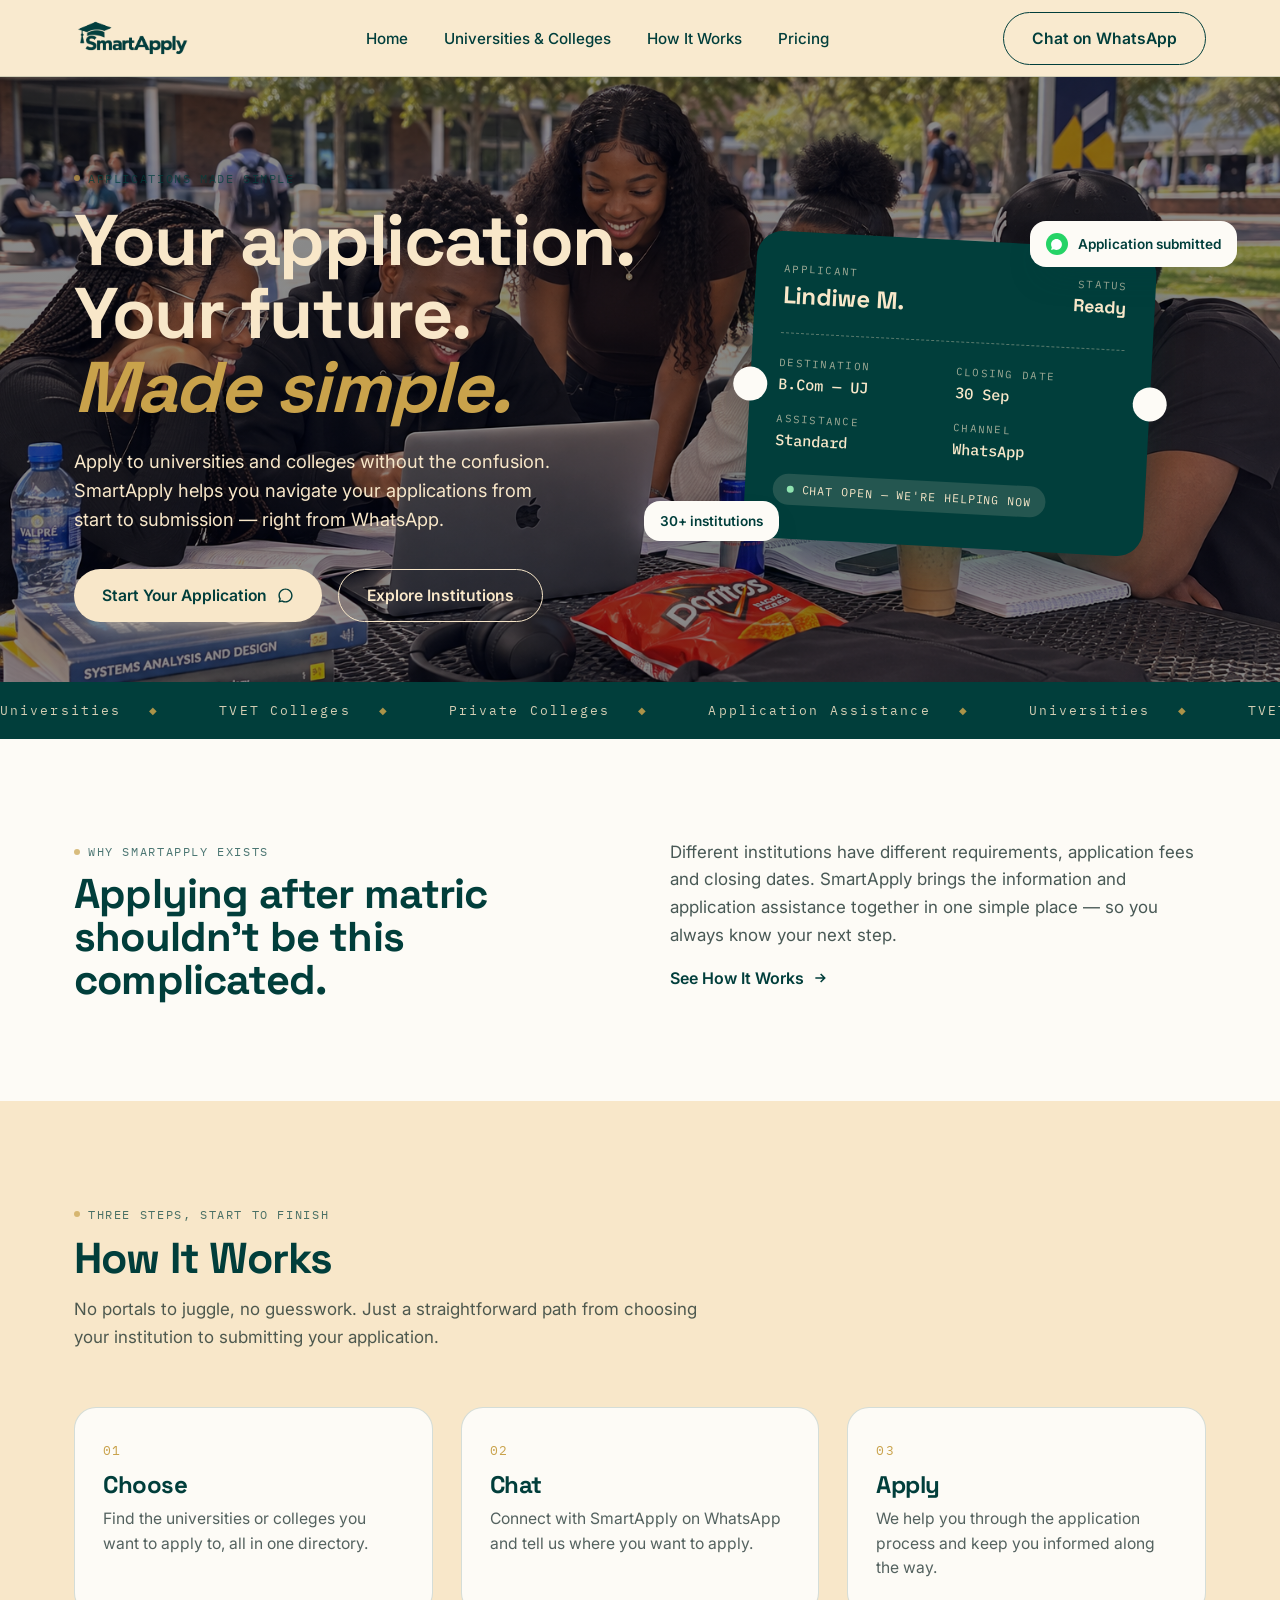
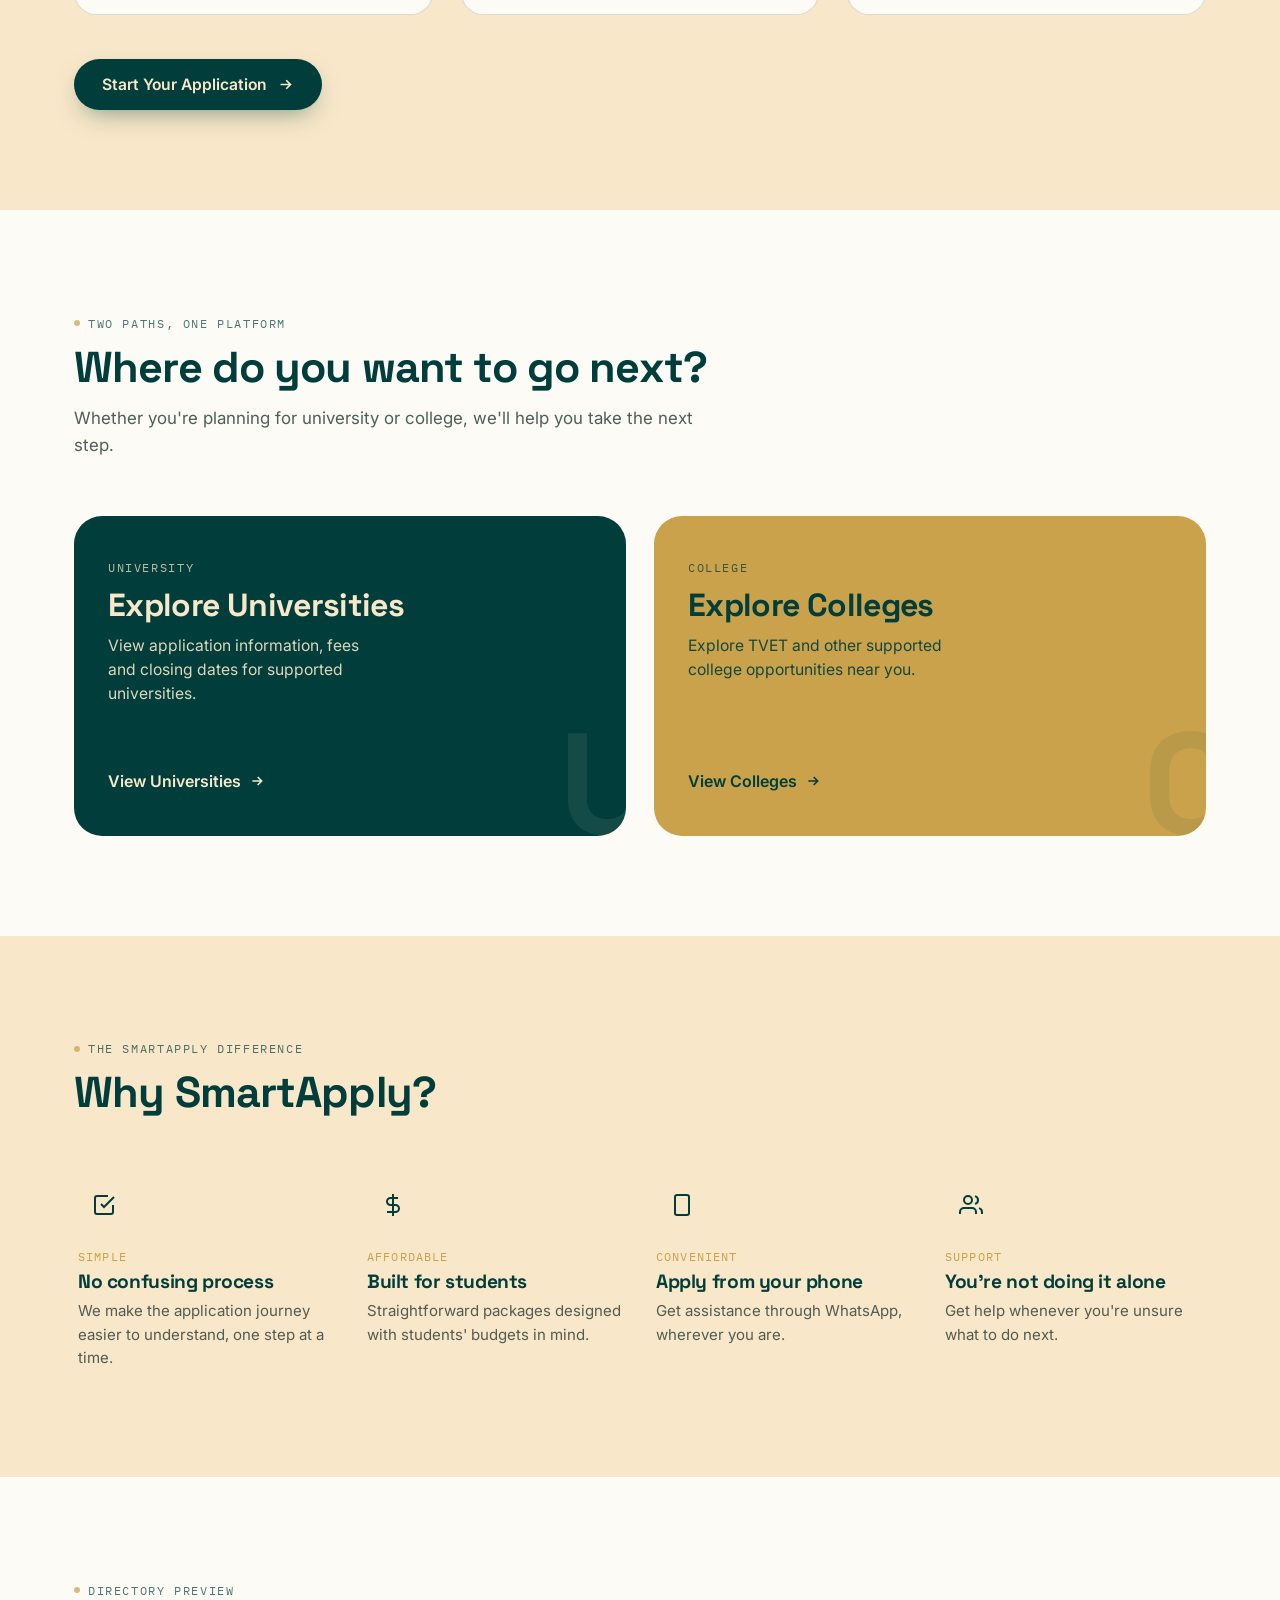
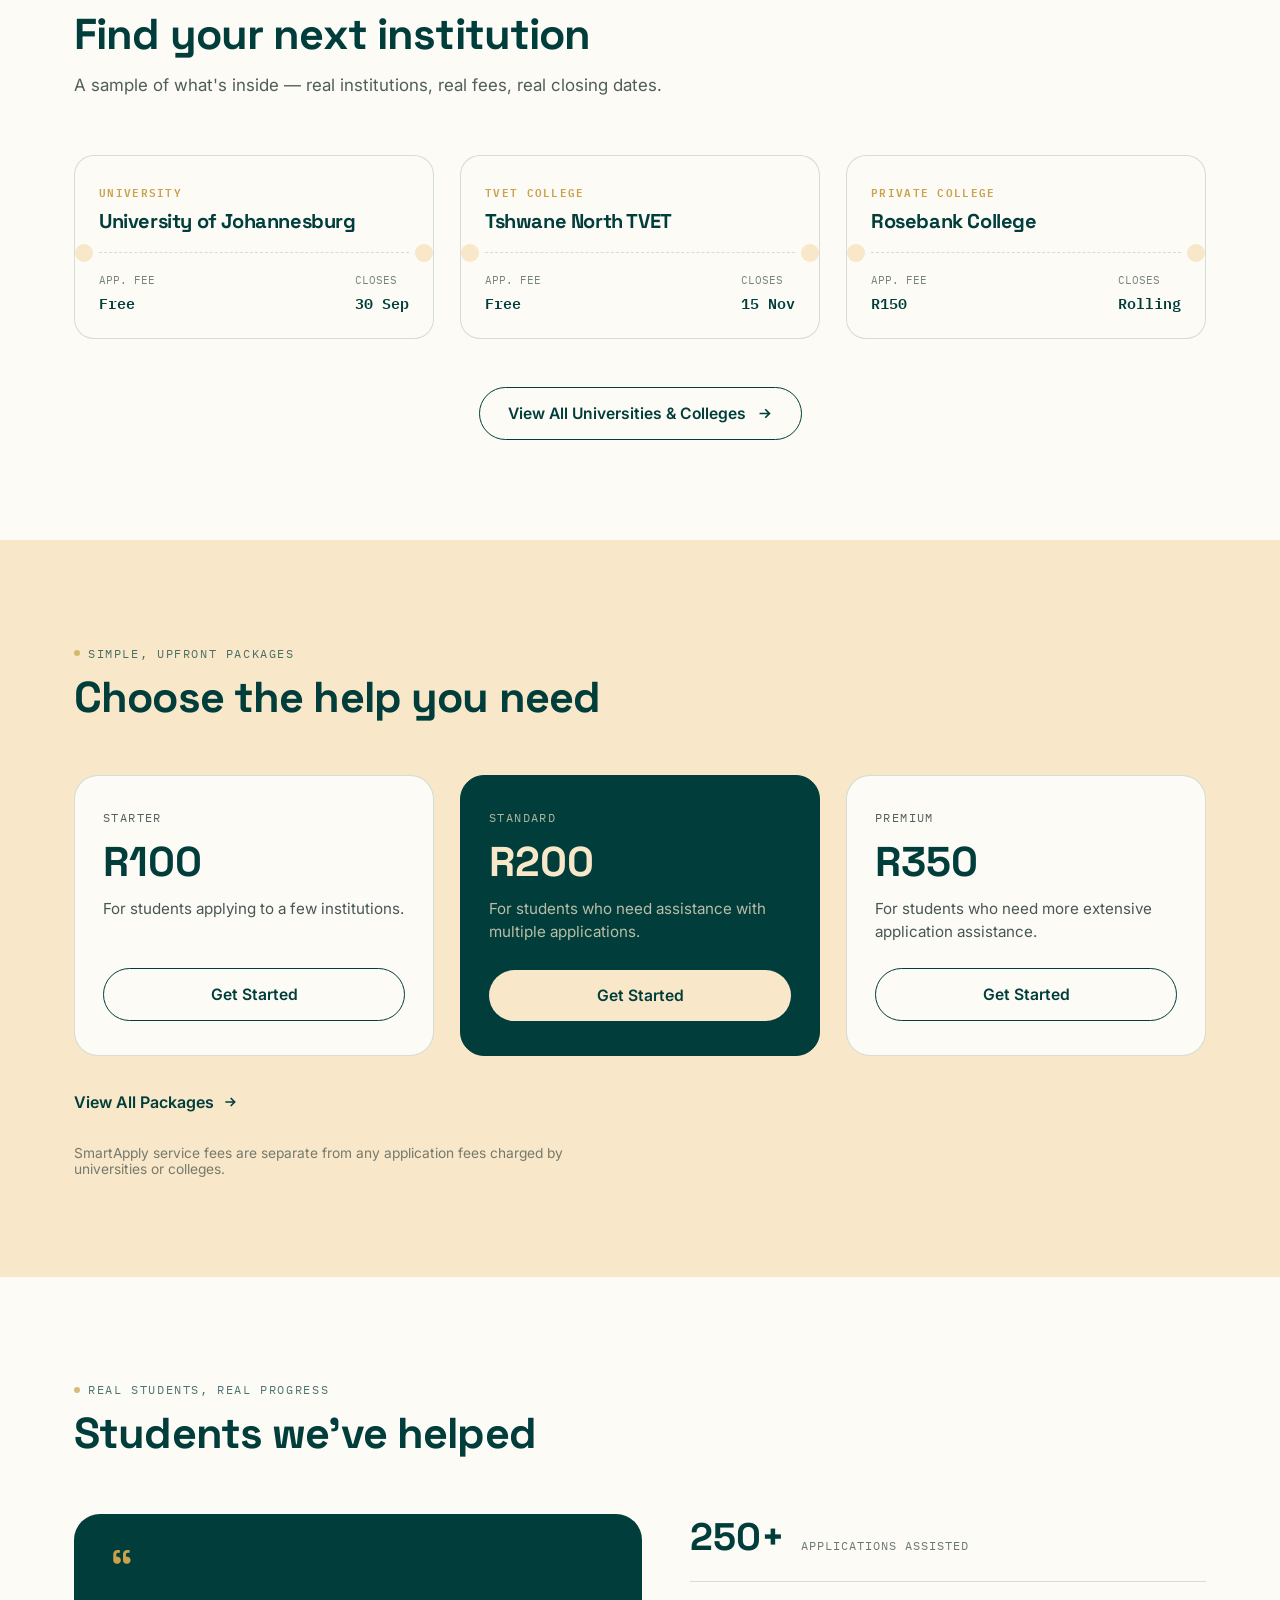
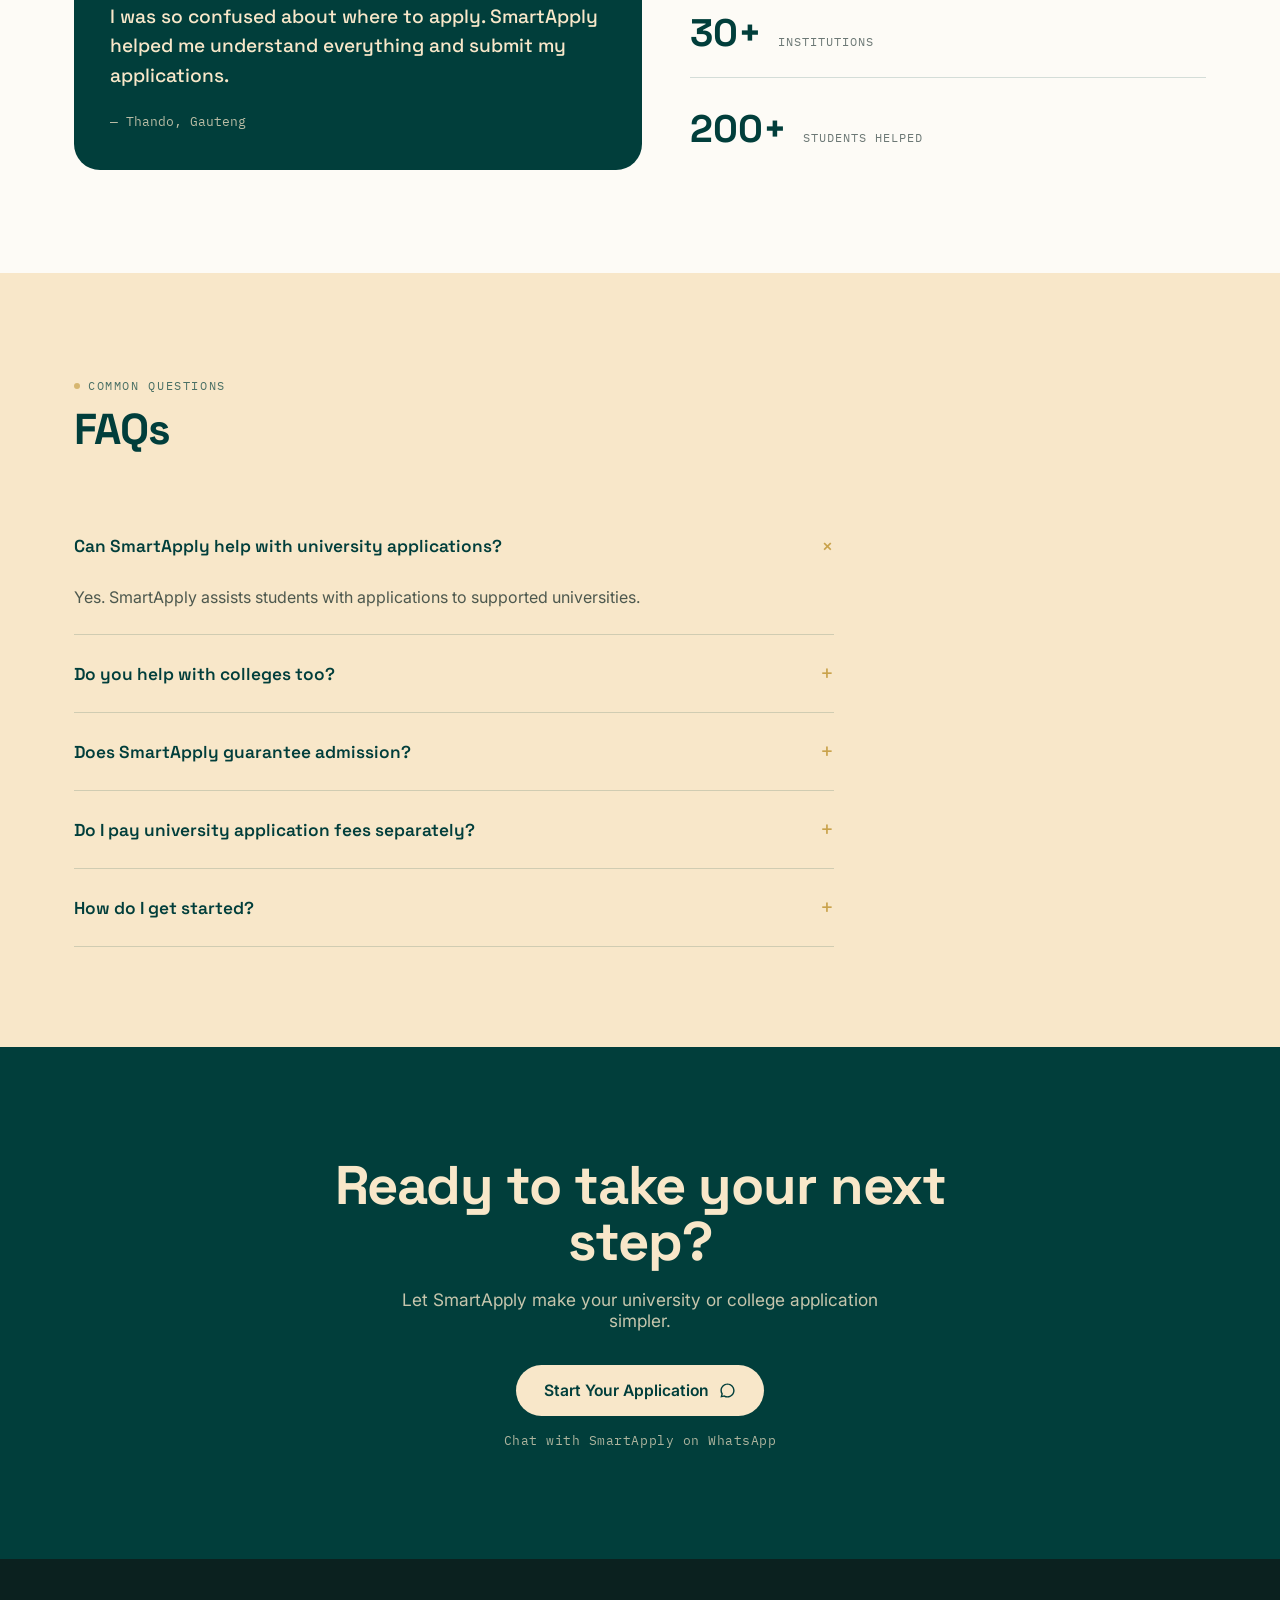
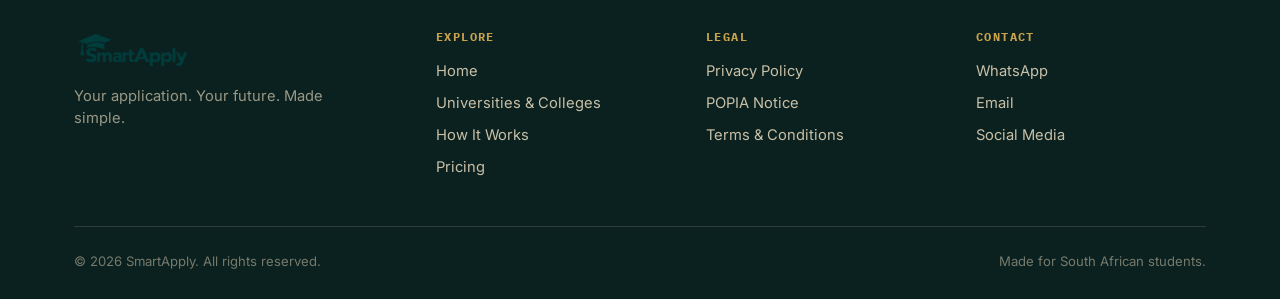
==== index.html @ 8dd2dca7 "first commit" ====
<!DOCTYPE html>
<html lang="en">
<head>
<meta charset="UTF-8">
<meta name="viewport" content="width=device-width, initial-scale=1.0">
<title>SmartApply — Your application. Your future. Made simple.</title>
<link rel="icon" href="images/Favicon.png" type="image/x-icon">
<link rel="preconnect" href="https://fonts.googleapis.com">
<link rel="preconnect" href="https://fonts.gstatic.com" crossorigin>
<link href="https://fonts.googleapis.com/css2?family=Space+Grotesk:wght@400;500;600;700&family=Inter:wght@400;500;600;700;800&family=IBM+Plex+Mono:wght@400;500;600&display=swap" rel="stylesheet">
<style>
  :root{
    --champagne:#F8E7C9;
    --champagne-deep:#F0D9A8;
    --emerald:#013E3B;
    --emerald-light:#0B5A54;
    --soft-white:#FDFBF6;
    --gold:#C9A24B;
    --ink:#0B211F;
    --line: rgba(1,62,59,0.16);
    --max-w: 1180px;
    --radius: 22px;
  }

  *{ box-sizing:border-box; margin:0; padding:0; }
  html{ scroll-behavior:smooth; }
  body{
    font-family:'Inter', sans-serif;
    color:var(--ink);
    background:var(--soft-white);
    -webkit-font-smoothing:antialiased;
    overflow-x:hidden;
  }
  img,svg{ display:block; max-width:100%; }
  a{ color:inherit; text-decoration:none; }
  ul{ list-style:none; }
  button{ font-family:inherit; cursor:pointer; }

  .wrap{ max-width:var(--max-w); margin:0 auto; padding:0 24px; }

  h1,h2,h3,.display{
    font-family:'Space Grotesk', sans-serif;
    letter-spacing:-0.02em;
    line-height:1.03;
    font-weight:700;
  }

  .eyebrow{
    font-family:'IBM Plex Mono', monospace;
    font-size:0.72rem;
    letter-spacing:0.14em;
    text-transform:uppercase;
    color:var(--emerald);
    opacity:0.7;
    display:inline-flex;
    align-items:center;
    gap:8px;
  }
  .eyebrow::before{
    content:"";
    width:6px; height:6px;
    background:var(--gold);
    border-radius:50%;
    display:inline-block;
  }

  .btn{
    display:inline-flex;
    align-items:center;
    gap:10px;
    padding:16px 28px;
    border-radius:100px;
    font-weight:600;
    font-size:0.98rem;
    border:none;
    transition:transform .25s ease, box-shadow .25s ease, background .25s ease;
    white-space:nowrap;
  }
  .btn:active{ transform:scale(0.97); }
  .btn-primary{
    background:var(--emerald);
    color:var(--champagne);
    box-shadow:0 10px 26px -10px rgba(1,62,59,0.55);
  }
  .btn-primary:hover{ background:var(--emerald-light); box-shadow:0 14px 30px -10px rgba(1,62,59,0.6); transform:translateY(-2px); }
  .hero .btn-primary{
    background:var(--champagne);
    color:var(--emerald);
    box-shadow:0 14px 30px -14px rgba(248,231,201,0.8);
  }
  .hero .btn-primary:hover{
    background:#f2dca3;
    box-shadow:0 18px 32px -16px rgba(248,231,201,0.9);
  }
  .btn-outline{
    background:transparent;
    color:var(--emerald);
    border:1.5px solid var(--emerald);
  }
  .btn-outline:hover{ background:rgba(1,62,59,0.06); transform:translateY(-2px); }
  .hero .btn-outline{
    background:transparent;
    color:var(--champagne);
    border:1.5px solid var(--champagne);
    box-shadow:none;
  }
  .hero .btn-outline:hover{
    background:rgba(248,231,201,0.08);
    border-color:#f2dca3;
    box-shadow:0 12px 26px -18px rgba(248,231,201,0.9);
  }
  .btn-light{
    background:var(--champagne);
    color:var(--emerald);
  }
  .btn-light:hover{ background:var(--soft-white); transform:translateY(-2px); }
  .btn svg{ width:17px; height:17px; }

  /* ---------- NAV ---------- */
  header{
    position:sticky; top:0; z-index:100;
    background:rgba(248,231,201,0.86);
    backdrop-filter:blur(14px);
    border-bottom:1px solid var(--line);
  }
  nav.wrap{
    display:flex; align-items:center; justify-content:space-between;
    height:76px;
  }
  .logo{
    font-family:'Space Grotesk', sans-serif;
    font-weight:700;
    font-size:1.3rem;
    color:var(--emerald);
    display:flex; align-items:center; gap:8px;
  }
  .logo img {
    height:42px;
    width:auto;
    display:block;
  }
  .logo .dot{ width:9px; height:9px; background:var(--gold); border-radius:50%; }
  .nav-links{ display:flex; align-items:center; gap:36px; }
  .nav-links a{
    font-size:0.95rem; font-weight:500; color:var(--emerald);
    position:relative; padding:4px 0;
  }
  .nav-links a::after{
    content:""; position:absolute; left:0; bottom:-2px;
    width:0%; height:2px; background:var(--gold);
    transition:width .25s ease;
  }
  .nav-links a:hover::after{ width:100%; }
  .nav-cta{ display:flex; align-items:center; gap:18px; }
  .burger{ display:none; background:none; border:none; }
  .burger svg{ width:26px; height:26px; color:var(--emerald); }

  @media (max-width:900px){
    .nav-links{
      display:none;
      position:absolute;
      top:76px;
      left:16px;
      right:16px;
      flex-direction:column;
      align-items:flex-start;
      gap:18px;
      background:rgba(248,231,201,0.98);
      border:1px solid var(--line);
      border-radius:18px;
      padding:18px 20px;
      box-shadow:0 18px 38px -18px rgba(1,62,59,0.35);
      z-index:20;
    }
    .nav-links.open{ display:flex; }
    .burger{ display:block; }
    .nav-cta .btn-outline{ display:none; }
  }

  /* ---------- HERO ---------- */
  .hero{
    background:
      linear-gradient(rgba(0, 0, 0, 0.46), rgba(0, 0, 0, 0.46)),
      url('images/bg1.png') center/cover no-repeat;
    position:relative;
    overflow:hidden;
    padding:88px 0 60px;
  }
  .hero .wrap{
    display:grid;
    grid-template-columns:1.05fr 0.95fr;
    gap:56px;
    align-items:center;
  }
  .hero h1{
    font-size:clamp(2.6rem, 5.6vw, 4.5rem);
    color:var(--champagne);
    margin-top:18px;
  }
  .hero h1 .accent{ color:var(--gold); font-style:italic; font-family:'Space Grotesk',sans-serif; }
  .hero p.lede{
    margin-top:22px;
    font-size:1.14rem;
    max-width:480px;
    color:var(--champagne);
    line-height:1.6;
  }
  .hero-actions{ display:flex; gap:16px; margin-top:34px; flex-wrap:wrap; }

  .hero-visual{
    position:relative;
    display:flex; align-items:center; justify-content:center;
  }
  .boarding-pass{
    position:relative;
    background:var(--emerald);
    border-radius:26px;
    width:100%;
    max-width:400px;
    padding:30px 28px 34px;
    color:var(--champagne);
    box-shadow:0 30px 60px -20px rgba(1,62,59,0.5);
    transform:rotate(3deg);
  }
  .boarding-pass::before,
  .boarding-pass::after{
    content:"";
    position:absolute;
    width:34px; height:34px;
    background:var(--soft-white);
    border-radius:50%;
    top:50%;
    transform:translateY(-50%);
  }
  .boarding-pass::before{ left:-17px; }
  .boarding-pass::after{ right:-17px; }
  .bp-row{ display:flex; justify-content:space-between; align-items:flex-start; }
  .bp-label{ font-family:'IBM Plex Mono',monospace; font-size:0.66rem; letter-spacing:0.12em; text-transform:uppercase; opacity:0.65; }
  .bp-name{ font-family:'Space Grotesk',sans-serif; font-weight:700; font-size:1.5rem; margin-top:4px; }
  .bp-divider{
    margin:22px 0;
    border-top:1.5px dashed rgba(248,231,201,0.35);
  }
  .bp-grid{ display:grid; grid-template-columns:1fr 1fr; gap:18px 10px; }
  .bp-grid div .bp-label{ margin-bottom:4px; }
  .bp-grid div .bp-val{ font-family:'IBM Plex Mono',monospace; font-size:0.95rem; font-weight:500; }
  .bp-status{
    margin-top:24px;
    display:inline-flex; align-items:center; gap:8px;
    background:rgba(248,231,201,0.14);
    padding:8px 14px;
    border-radius:100px;
    font-family:'IBM Plex Mono',monospace;
    font-size:0.72rem; letter-spacing:0.08em; text-transform:uppercase;
  }
  .bp-status .pulse{ width:7px; height:7px; border-radius:50%; background:#8FE3B0; animation:pulse 1.8s infinite; }
  @keyframes pulse{ 0%,100%{ opacity:1; } 50%{ opacity:0.3; } }

  .chip-float{
    position:absolute;
    background:var(--soft-white);
    border-radius:16px;
    padding:12px 16px;
    box-shadow:0 16px 34px -14px rgba(1,62,59,0.35);
    display:flex; align-items:center; gap:10px;
    font-size:0.85rem; font-weight:600; color:var(--emerald);
  }
  .chip-1{ top:-6%; right:-6%; animation:float1 5s ease-in-out infinite; }
  .chip-2{ bottom:2%; left:-10%; animation:float2 6s ease-in-out infinite; }
  @keyframes float1{ 0%,100%{ transform:translateY(0);} 50%{ transform:translateY(-10px);} }
  @keyframes float2{ 0%,100%{ transform:translateY(0);} 50%{ transform:translateY(10px);} }
  .chip-dot{ width:22px; height:22px; border-radius:50%; background:#25D366; display:flex; align-items:center; justify-content:center; }
  .chip-dot svg{ width:13px; height:13px; fill:white; }

  @media (max-width:900px){
    .hero .wrap{ grid-template-columns:1fr; }
    .hero-visual{ margin-top:20px; }
    .boarding-pass{ transform:rotate(0); max-width:340px; }
  }

  /* ---------- TRUST STRIP ---------- */
  .trust-strip{
    background:var(--emerald);
    padding:20px 0;
    overflow:hidden;
  }
  .trust-track{
    display:flex;
    gap:60px;
    white-space:nowrap;
    animation:scroll 22s linear infinite;
    width:max-content;
  }
  .trust-track span{
    font-family:'IBM Plex Mono', monospace;
    font-size:0.82rem;
    letter-spacing:0.16em;
    color:var(--champagne);
    opacity:0.85;
    display:flex; align-items:center; gap:14px;
  }
  .trust-track span::after{ content:"◆"; color:var(--gold); font-size:0.6rem; margin-left:14px; }
  @keyframes scroll{ 0%{ transform:translateX(0); } 100%{ transform:translateX(-50%); } }

  /* ---------- SECTION GENERIC ---------- */
  section{ padding:100px 0; }
  .section-soft{ background:var(--soft-white); }
  .section-champagne{ background:var(--champagne); }
  .section-emerald{ background:var(--emerald); color:var(--champagne); }

  .section-head{ max-width:640px; margin-bottom:56px; }
  .section-head h2{
    font-size:clamp(1.9rem, 3.6vw, 2.7rem);
    margin-top:14px;
    color:var(--emerald);
  }
  .section-emerald .section-head h2{ color:var(--champagne); }
  .section-head p{
    margin-top:16px;
    font-size:1.06rem;
    color:rgba(11,33,31,0.72);
    line-height:1.6;
  }
  .section-emerald .section-head p{ color:rgba(248,231,201,0.78); }
  .section-emerald .eyebrow{ color:var(--champagne); }

  .link-arrow{
    display:inline-flex; align-items:center; gap:8px;
    font-weight:600; color:var(--emerald);
    margin-top:18px;
    border-bottom:1.5px solid transparent;
    transition:border-color .2s ease, gap .2s ease;
  }
  .link-arrow:hover{ border-color:var(--emerald); gap:12px; }
  .section-emerald .link-arrow{ color:var(--champagne); }
  .section-emerald .link-arrow:hover{ border-color:var(--champagne); }

  /* ---------- INTRO ---------- */
  .intro-grid{ display:grid; grid-template-columns:1fr 1fr; gap:60px; align-items:start; }
  @media (max-width:800px){ .intro-grid{ grid-template-columns:1fr; gap:24px; } }

  /* ---------- HOW IT WORKS ---------- */
  .process-rail{
    display:grid;
    grid-template-columns:repeat(3,1fr);
    gap:28px;
    margin-top:10px;
  }
  .process-card{
    background:var(--soft-white);
    border-radius:var(--radius);
    padding:34px 28px;
    border:1px solid var(--line);
    position:relative;
  }
  .process-num{
    font-family:'IBM Plex Mono',monospace;
    font-size:0.8rem;
    color:var(--gold);
    letter-spacing:0.1em;
  }
  .process-card h3{
    font-size:1.5rem;
    margin-top:14px;
    color:var(--emerald);
  }
  .process-card p{ margin-top:10px; color:rgba(11,33,31,0.7); line-height:1.55; font-size:0.98rem; }
  .process-rail-line{
    display:none;
  }
  @media (max-width:860px){ .process-rail{ grid-template-columns:1fr; } }

  /* ---------- UNIVERSITY/COLLEGE ---------- */
  .path-grid{
    display:grid;
    grid-template-columns:1fr 1fr;
    gap:28px;
  }
  .path-card{
    border-radius:28px;
    padding:44px 34px;
    min-height:320px;
    display:flex; flex-direction:column; justify-content:space-between;
    position:relative;
    overflow:hidden;
    transition:transform .3s ease;
  }
  .path-card:hover{ transform:translateY(-6px); }
  .path-card.university{ background:var(--emerald); color:var(--champagne); }
  .path-card.college{ background:var(--gold); color:var(--emerald); }
  .path-tag{
    font-family:'IBM Plex Mono',monospace;
    font-size:0.72rem; letter-spacing:0.14em; text-transform:uppercase;
    opacity:0.75;
  }
  .path-card h3{ font-size:2rem; margin-top:14px; }
  .path-card p{ margin-top:12px; max-width:280px; line-height:1.55; opacity:0.9; font-size:0.98rem; }
  .path-card .link-arrow{ color:inherit; }
  .path-card .link-arrow:hover{ border-color:currentColor; }
  .path-glyph{
    position:absolute; right:-30px; bottom:-40px;
    font-family:'Space Grotesk',sans-serif;
    font-size:9rem; font-weight:700;
    opacity:0.08;
  }
  @media (max-width:800px){ .path-grid{ grid-template-columns:1fr; } }

  /* ---------- WHY ---------- */
  .why-grid{
    display:grid;
    grid-template-columns:repeat(4,1fr);
    gap:24px;
  }
  .why-card{ padding:8px 4px; }
  .why-icon{
    width:52px; height:52px;
    border-radius:14px;
    background:var(--champagne);
    display:flex; align-items:center; justify-content:center;
    margin-bottom:18px;
  }
  .why-icon svg{ width:24px; height:24px; color:var(--emerald); }
  .why-card .tag{ font-family:'IBM Plex Mono',monospace; font-size:0.72rem; letter-spacing:0.1em; text-transform:uppercase; color:var(--gold); }
  .why-card h3{ font-size:1.2rem; margin-top:8px; color:var(--emerald); font-family:'Space Grotesk',sans-serif; }
  .why-card p{ margin-top:8px; font-size:0.94rem; line-height:1.55; color:rgba(11,33,31,0.7); }
  @media (max-width:900px){ .why-grid{ grid-template-columns:1fr 1fr; } }
  @media (max-width:560px){ .why-grid{ grid-template-columns:1fr; } }

  /* ---------- DIRECTORY (ticket cards) ---------- */
  .ticket-row{
    display:grid;
    grid-template-columns:repeat(3,1fr);
    gap:26px;
  }
  .ticket{
    background:var(--soft-white);
    border-radius:20px;
    border:1px solid var(--line);
    padding:26px 24px 22px;
    position:relative;
  }
  .ticket-kind{
    font-family:'IBM Plex Mono',monospace;
    font-size:0.68rem; letter-spacing:0.12em; text-transform:uppercase;
    color:var(--gold); font-weight:600;
  }
  .ticket h3{
    font-family:'Space Grotesk',sans-serif;
    font-size:1.25rem;
    margin-top:10px;
    color:var(--emerald);
  }
  .ticket-perf{
    margin:20px 0;
    border-top:1.5px dashed var(--line);
    position:relative;
  }
  .ticket-perf::before, .ticket-perf::after{
    content:""; position:absolute; top:-9px;
    width:18px; height:18px; background:var(--champagne);
    border-radius:50%;
  }
  .ticket-perf::before{ left:-24px; }
  .ticket-perf::after{ right:-24px; }
  .ticket-meta{ display:flex; justify-content:space-between; }
  .ticket-meta div .lbl{ font-family:'IBM Plex Mono',monospace; font-size:0.66rem; text-transform:uppercase; opacity:0.55; }
  .ticket-meta div .val{ font-family:'IBM Plex Mono',monospace; font-size:0.92rem; font-weight:600; color:var(--emerald); margin-top:4px; }
  @media (max-width:900px){ .ticket-row{ grid-template-columns:1fr 1fr; } }
  @media (max-width:600px){ .ticket-row{ grid-template-columns:1fr; } }

  .directory-cta{ text-align:center; margin-top:48px; }

  /* ---------- PRICING ---------- */
  .price-row{
    display:grid;
    grid-template-columns:repeat(3,1fr);
    gap:26px;
  }
  .price-card{
    background:var(--soft-white);
    border:1px solid var(--line);
    border-radius:24px;
    padding:34px 28px;
    display:flex; flex-direction:column;
    transition:transform .3s ease, box-shadow .3s ease;
  }
  .price-card:hover{ transform:translateY(-6px); box-shadow:0 24px 44px -22px rgba(1,62,59,0.3); }
  .price-card.featured{ background:var(--emerald); color:var(--champagne); border-color:var(--emerald); }
  .price-tag{ font-family:'IBM Plex Mono',monospace; font-size:0.72rem; letter-spacing:0.12em; text-transform:uppercase; opacity:0.7; }
  .price-amt{ font-family:'Space Grotesk',sans-serif; font-size:2.6rem; font-weight:700; margin-top:10px; color:var(--emerald); }
  .price-card.featured .price-amt{ color:var(--champagne); }
  .price-card p.desc{ margin-top:10px; font-size:0.95rem; line-height:1.5; opacity:0.75; flex-grow:1; }
  .price-card .btn{ margin-top:24px; width:100%; justify-content:center; }
  @media (max-width:900px){ .price-row{ grid-template-columns:1fr; } }

  .fee-note{
    margin-top:32px;
    font-size:0.86rem;
    color:rgba(11,33,31,0.55);
    max-width:560px;
  }

  /* ---------- TESTIMONIALS ---------- */
  .proof-grid{
    display:grid;
    grid-template-columns:1.1fr 1fr;
    gap:48px;
    align-items:center;
  }
  .quote-card{
    background:var(--emerald);
    color:var(--champagne);
    border-radius:26px;
    padding:40px 36px;
    position:relative;
  }
  .quote-mark{
    font-family:'Space Grotesk',sans-serif;
    font-size:3.5rem; color:var(--gold); line-height:0.6;
    display:block; margin-bottom:14px;
  }
  .quote-card p.qtext{ font-size:1.2rem; line-height:1.55; font-family:'Space Grotesk',sans-serif; font-weight:500; }
  .quote-attr{ margin-top:22px; font-family:'IBM Plex Mono',monospace; font-size:0.82rem; opacity:0.75; }

  .stat-list{ display:flex; flex-direction:column; gap:26px; }
  .stat-row{ display:flex; align-items:baseline; gap:16px; border-bottom:1px solid var(--line); padding-bottom:20px; }
  .stat-num{ font-family:'Space Grotesk',sans-serif; font-size:2.4rem; font-weight:700; color:var(--emerald); }
  .stat-label{ font-family:'IBM Plex Mono',monospace; font-size:0.78rem; letter-spacing:0.08em; text-transform:uppercase; color:rgba(11,33,31,0.6); }
  @media (max-width:800px){ .proof-grid{ grid-template-columns:1fr; } }

  /* ---------- FAQ ---------- */
  .faq-list{ max-width:760px; }
  .faq-item{
    border-bottom:1px solid var(--line);
  }
  .faq-q{
    width:100%;
    display:flex; align-items:center; justify-content:space-between;
    padding:24px 0;
    background:none; border:none;
    font-family:'Space Grotesk',sans-serif;
    font-size:1.08rem; font-weight:600;
    color:var(--emerald);
    text-align:left;
  }
  .faq-q .plus{
    font-size:1.4rem; font-weight:400; transition:transform .3s ease; flex-shrink:0; margin-left:20px; color:var(--gold);
  }
  .faq-item.open .faq-q .plus{ transform:rotate(45deg); }
  .faq-a{
    max-height:0; overflow:hidden;
    transition:max-height .35s ease, padding .35s ease;
  }
  .faq-a p{ padding-bottom:24px; color:rgba(11,33,31,0.72); line-height:1.6; max-width:640px; }
  .faq-item.open .faq-a{ max-height:200px; }

  /* ---------- FINAL CTA ---------- */
  .final-cta{
    text-align:center;
    padding:110px 0;
  }
  .final-cta h2{
    font-size:clamp(2.1rem,4.6vw,3.4rem);
    color:var(--champagne);
    max-width:680px;
    margin:0 auto;
  }
  .final-cta p{
    margin:20px auto 0;
    max-width:480px;
    color:rgba(248,231,201,0.8);
    font-size:1.08rem;
  }
  .final-cta .btn{ margin-top:34px; }
  .final-cta .sub{
    margin-top:16px;
    font-family:'IBM Plex Mono',monospace;
    font-size:0.8rem;
    color:rgba(248,231,201,0.7);
    letter-spacing:0.04em;
  }

  /* ---------- FOOTER ---------- */
  footer{ background:var(--ink); color:var(--champagne); padding:70px 0 30px; }
  .footer-top{
    display:grid;
    grid-template-columns:1.4fr 1fr 1fr 1fr;
    gap:40px;
    padding-bottom:50px;
    border-bottom:1px solid rgba(248,231,201,0.14);
  }
  .footer-top .logo{ color:var(--champagne); }
  .footer-top p{ margin-top:14px; color:rgba(248,231,201,0.6); font-size:0.92rem; max-width:260px; line-height:1.5; }
  .footer-col h4{
    font-family:'IBM Plex Mono',monospace;
    font-size:0.72rem; letter-spacing:0.12em; text-transform:uppercase;
    color:var(--gold); margin-bottom:16px;
  }
  .footer-col ul{ display:flex; flex-direction:column; gap:12px; }
  .footer-col a{ font-size:0.92rem; color:rgba(248,231,201,0.8); transition:color .2s; }
  .footer-col a:hover{ color:var(--gold); }
  .footer-bottom{
    display:flex; justify-content:space-between; align-items:center;
    padding-top:26px;
    font-size:0.82rem;
    color:rgba(248,231,201,0.45);
    flex-wrap:wrap; gap:12px;
  }
  @media (max-width:800px){
    .footer-top{ grid-template-columns:1fr 1fr; }
  }
  @media (max-width:500px){
    .footer-top{ grid-template-columns:1fr; }
  }

  /* reduced motion */
  @media (prefers-reduced-motion: reduce){
    *{ animation:none !important; transition:none !important; }
  }

  :focus-visible{
    outline:2.5px solid var(--gold);
    outline-offset:3px;
  }
</style>
</head>
<body>

<header>
  <nav class="wrap">
    <a href="index.html" class="logo" aria-label="SmartApply home"><img src="images/Logo.png" alt="SmartApply logo"></a>
    <div class="nav-links">
      <a href="index.html">Home</a>
      <a href="institutions.html">Universities &amp; Colleges</a>
      <a href="howitworks.html">How It Works</a>
      <a href="pricings.html">Pricing</a>
    </div>
    <div class="nav-cta">
      <a href="https://wa.me/27000000000?text=Hi%20SmartApply%2C%20I%27d%20like%20to%20start%20my%20application" class="btn btn-outline whatsapp-cta">Chat on WhatsApp</a>
      <button class="burger" aria-label="Open menu">
        <svg viewBox="0 0 24 24" fill="none" stroke="currentColor" stroke-width="2"><line x1="3" y1="6" x2="21" y2="6"/><line x1="3" y1="12" x2="21" y2="12"/><line x1="3" y1="18" x2="21" y2="18"/></svg>
      </button>
    </div>
  </nav>
</header>

<section class="hero" id="home">
  <div class="wrap">
    <div class="hero-copy">
      <span class="eyebrow">Applications made simple</span>
      <h1>Your application.<br>Your future.<br><span class="accent">Made simple.</span></h1>
      <p class="lede">Apply to universities and colleges without the confusion. SmartApply helps you navigate your applications from start to submission — right from WhatsApp.</p>
      <div class="hero-actions">
        <a href="https://wa.me/27000000000?text=Hi%20SmartApply%2C%20I%27d%20like%20to%20start%20my%20application" class="btn btn-primary whatsapp-cta">
          Start Your Application
          <svg viewBox="0 0 24 24" fill="currentColor"><path d="M12 2C6.48 2 2 6.48 2 12c0 1.85.5 3.58 1.37 5.07L2 22l5.07-1.33A9.94 9.94 0 0012 22c5.52 0 10-4.48 10-10S17.52 2 12 2zm0 18a7.9 7.9 0 01-4.03-1.1l-.29-.17-2.97.78.79-2.89-.19-.3A7.93 7.93 0 014 12c0-4.41 3.59-8 8-8s8 3.59 8 8-3.59 8-8 8z"/></svg>
        </a>
        <a href="institutions.html" class="btn btn-outline">Explore Institutions</a>
      </div>
    </div>
    <div class="hero-visual">
      <div class="boarding-pass">
        <div class="bp-row">
          <div>
            <div class="bp-label">Applicant</div>
            <div class="bp-name">Lindiwe M.</div>
          </div>
          <div style="text-align:right">
            <div class="bp-label">Status</div>
            <div class="bp-name" style="font-size:1.1rem">Ready</div>
          </div>
        </div>
        <div class="bp-divider"></div>
        <div class="bp-grid">
          <div><div class="bp-label">Destination</div><div class="bp-val">B.Com — UJ</div></div>
          <div><div class="bp-label">Closing Date</div><div class="bp-val">30 Sep</div></div>
          <div><div class="bp-label">Assistance</div><div class="bp-val">Standard</div></div>
          <div><div class="bp-label">Channel</div><div class="bp-val">WhatsApp</div></div>
        </div>
        <div class="bp-status"><span class="pulse"></span>Chat open — we're helping now</div>
      </div>
      <div class="chip-float chip-1">
        <div class="chip-dot">
          <svg viewBox="0 0 24 24"><path d="M12 2C6.48 2 2 6.48 2 12c0 1.85.5 3.58 1.37 5.07L2 22l5.07-1.33A9.94 9.94 0 0012 22c5.52 0 10-4.48 10-10S17.52 2 12 2z"/></svg>
        </div>
        Application submitted
      </div>
      <div class="chip-float chip-2">30+ institutions</div>
    </div>
  </div>
</section>

<div class="trust-strip">
  <div class="trust-track" id="trustTrack">
    <span>Universities</span>
    <span>TVET Colleges</span>
    <span>Private Colleges</span>
    <span>Application Assistance</span>
    <span>Universities</span>
    <span>TVET Colleges</span>
    <span>Private Colleges</span>
    <span>Application Assistance</span>
  </div>
</div>

<section class="section-soft">
  <div class="wrap intro-grid">
    <div>
      <span class="eyebrow">Why SmartApply exists</span>
      <h2 style="margin-top:14px; font-size:clamp(1.9rem,3.6vw,2.6rem); color:var(--emerald);">Applying after matric shouldn't be this complicated.</h2>
    </div>
    <div>
      <p style="font-size:1.06rem; line-height:1.65; color:rgba(11,33,31,0.75);">Different institutions have different requirements, application fees and closing dates. SmartApply brings the information and application assistance together in one simple place — so you always know your next step.</p>
      <a href="howitworks.html" class="link-arrow">See How It Works
        <svg width="16" height="16" viewBox="0 0 24 24" fill="none" stroke="currentColor" stroke-width="2.4"><path d="M5 12h14M13 6l6 6-6 6"/></svg>
      </a>
    </div>
  </div>
</section>

<section class="section-champagne" id="how">
  <div class="wrap">
    <div class="section-head">
      <span class="eyebrow">Three steps, start to finish</span>
      <h2>How It Works</h2>
      <p>No portals to juggle, no guesswork. Just a straightforward path from choosing your institution to submitting your application.</p>
    </div>
    <div class="process-rail">
      <div class="process-card">
        <div class="process-num">01</div>
        <h3>Choose</h3>
        <p>Find the universities or colleges you want to apply to, all in one directory.</p>
      </div>
      <div class="process-card">
        <div class="process-num">02</div>
        <h3>Chat</h3>
        <p>Connect with SmartApply on WhatsApp and tell us where you want to apply.</p>
      </div>
      <div class="process-card">
        <div class="process-num">03</div>
        <h3>Apply</h3>
        <p>We help you through the application process and keep you informed along the way.</p>
      </div>
    </div>
    <div style="margin-top:44px;">
      <a href="https://wa.me/27000000000?text=Hi%20SmartApply%2C%20I%27d%20like%20to%20start%20my%20application" class="btn btn-primary whatsapp-cta">Start Your Application
        <svg viewBox="0 0 24 24" fill="none" stroke="currentColor" stroke-width="2.4"><path d="M5 12h14M13 6l6 6-6 6"/></svg>
      </a>
    </div>
  </div>
</section>

<section class="section-soft" id="institutions">
  <div class="wrap">
    <div class="section-head">
      <span class="eyebrow">Two paths, one platform</span>
      <h2>Where do you want to go next?</h2>
      <p>Whether you're planning for university or college, we'll help you take the next step.</p>
    </div>
    <div class="path-grid">
      <div class="path-card university">
        <div>
          <div class="path-tag">University</div>
          <h3>Explore Universities</h3>
          <p>View application information, fees and closing dates for supported universities.</p>
        </div>
        <a href="institutions.html" class="link-arrow">View Universities
          <svg width="16" height="16" viewBox="0 0 24 24" fill="none" stroke="currentColor" stroke-width="2.4"><path d="M5 12h14M13 6l6 6-6 6"/></svg>
        </a>
        <div class="path-glyph">U</div>
      </div>
      <div class="path-card college">
        <div>
          <div class="path-tag">College</div>
          <h3>Explore Colleges</h3>
          <p>Explore TVET and other supported college opportunities near you.</p>
        </div>
        <a href="institutions.html" class="link-arrow">View Colleges
          <svg width="16" height="16" viewBox="0 0 24 24" fill="none" stroke="currentColor" stroke-width="2.4"><path d="M5 12h14M13 6l6 6-6 6"/></svg>
        </a>
        <div class="path-glyph">C</div>
      </div>
    </div>
  </div>
</section>

<section class="section-champagne">
  <div class="wrap">
    <div class="section-head">
      <span class="eyebrow">The SmartApply difference</span>
      <h2>Why SmartApply?</h2>
    </div>
    <div class="why-grid">
      <div class="why-card">
        <div class="why-icon"><svg viewBox="0 0 24 24" fill="none" stroke="currentColor" stroke-width="2"><path d="M9 11l3 3L22 4"/><path d="M21 12v7a2 2 0 01-2 2H5a2 2 0 01-2-2V5a2 2 0 012-2h11"/></svg></div>
        <div class="tag">Simple</div>
        <h3>No confusing process</h3>
        <p>We make the application journey easier to understand, one step at a time.</p>
      </div>
      <div class="why-card">
        <div class="why-icon"><svg viewBox="0 0 24 24" fill="none" stroke="currentColor" stroke-width="2"><path d="M12 1v22M17 5H9.5a3.5 3.5 0 000 7h5a3.5 3.5 0 010 7H6"/></svg></div>
        <div class="tag">Affordable</div>
        <h3>Built for students</h3>
        <p>Straightforward packages designed with students' budgets in mind.</p>
      </div>
      <div class="why-card">
        <div class="why-icon"><svg viewBox="0 0 24 24" fill="none" stroke="currentColor" stroke-width="2"><rect x="5" y="2" width="14" height="20" rx="2"/><line x1="12" y1="18" x2="12.01" y2="18"/></svg></div>
        <div class="tag">Convenient</div>
        <h3>Apply from your phone</h3>
        <p>Get assistance through WhatsApp, wherever you are.</p>
      </div>
      <div class="why-card">
        <div class="why-icon"><svg viewBox="0 0 24 24" fill="none" stroke="currentColor" stroke-width="2"><path d="M17 21v-2a4 4 0 00-4-4H5a4 4 0 00-4 4v2"/><circle cx="9" cy="7" r="4"/><path d="M23 21v-2a4 4 0 00-3-3.87M16 3.13a4 4 0 010 7.75"/></svg></div>
        <div class="tag">Support</div>
        <h3>You're not doing it alone</h3>
        <p>Get help whenever you're unsure what to do next.</p>
      </div>
    </div>
  </div>
</section>

<section class="section-soft">
  <div class="wrap">
    <div class="section-head">
      <span class="eyebrow">Directory preview</span>
      <h2>Find your next institution</h2>
      <p>A sample of what's inside — real institutions, real fees, real closing dates.</p>
    </div>
    <div class="ticket-row">
      <div class="ticket">
        <div class="ticket-kind">University</div>
        <h3>University of Johannesburg</h3>
        <div class="ticket-perf"></div>
        <div class="ticket-meta">
          <div><div class="lbl">App. Fee</div><div class="val">Free</div></div>
          <div><div class="lbl">Closes</div><div class="val">30 Sep</div></div>
        </div>
      </div>
      <div class="ticket">
        <div class="ticket-kind">TVET College</div>
        <h3>Tshwane North TVET</h3>
        <div class="ticket-perf"></div>
        <div class="ticket-meta">
          <div><div class="lbl">App. Fee</div><div class="val">Free</div></div>
          <div><div class="lbl">Closes</div><div class="val">15 Nov</div></div>
        </div>
      </div>
      <div class="ticket">
        <div class="ticket-kind">Private College</div>
        <h3>Rosebank College</h3>
        <div class="ticket-perf"></div>
        <div class="ticket-meta">
          <div><div class="lbl">App. Fee</div><div class="val">R150</div></div>
          <div><div class="lbl">Closes</div><div class="val">Rolling</div></div>
        </div>
      </div>
    </div>
    <div class="directory-cta">
      <a href="institutions.html" class="btn btn-outline">View All Universities &amp; Colleges
        <svg width="16" height="16" viewBox="0 0 24 24" fill="none" stroke="currentColor" stroke-width="2.4"><path d="M5 12h14M13 6l6 6-6 6"/></svg>
      </a>
    </div>
  </div>
</section>

<section class="section-champagne" id="pricing">
  <div class="wrap">
    <div class="section-head">
      <span class="eyebrow">Simple, upfront packages</span>
      <h2>Choose the help you need</h2>
    </div>
    <div class="price-row">
      <div class="price-card">
        <div class="price-tag">Starter</div>
        <div class="price-amt">R100</div>
        <p class="desc">For students applying to a few institutions.</p>
        <a href="https://wa.me/27000000000?text=Hi%20SmartApply%2C%20I%27d%20like%20to%20start%20my%20application" class="btn btn-outline whatsapp-cta">Get Started</a>
      </div>
      <div class="price-card featured">
        <div class="price-tag">Standard</div>
        <div class="price-amt">R200</div>
        <p class="desc">For students who need assistance with multiple applications.</p>
        <a href="https://wa.me/27000000000?text=Hi%20SmartApply%2C%20I%27d%20like%20to%20start%20my%20application" class="btn btn-light whatsapp-cta">Get Started</a>
      </div>
      <div class="price-card">
        <div class="price-tag">Premium</div>
        <div class="price-amt">R350</div>
        <p class="desc">For students who need more extensive application assistance.</p>
        <a href="https://wa.me/27000000000?text=Hi%20SmartApply%2C%20I%27d%20like%20to%20start%20my%20application" class="btn btn-outline whatsapp-cta">Get Started</a>
      </div>
    </div>
    <a href="pricings.html" class="link-arrow" style="margin-top:36px; display:inline-flex;">View All Packages
      <svg width="16" height="16" viewBox="0 0 24 24" fill="none" stroke="currentColor" stroke-width="2.4"><path d="M5 12h14M13 6l6 6-6 6"/></svg>
    </a>
    <p class="fee-note">SmartApply service fees are separate from any application fees charged by universities or colleges.</p>
  </div>
</section>

<section class="section-soft">
  <div class="wrap">
    <div class="section-head">
      <span class="eyebrow">Real students, real progress</span>
      <h2>Students we've helped</h2>
    </div>
    <div class="proof-grid">
      <div class="quote-card">
        <span class="quote-mark">&ldquo;</span>
        <p class="qtext">I was so confused about where to apply. SmartApply helped me understand everything and submit my applications.</p>
        <div class="quote-attr">— Thando, Gauteng</div>
      </div>
      <div class="stat-list">
        <div class="stat-row"><div class="stat-num">250+</div><div class="stat-label">Applications assisted</div></div>
        <div class="stat-row"><div class="stat-num">30+</div><div class="stat-label">Institutions</div></div>
        <div class="stat-row" style="border-bottom:none;"><div class="stat-num">200+</div><div class="stat-label">Students helped</div></div>
      </div>
    </div>
  </div>
</section>

<section class="section-champagne" id="faq">
  <div class="wrap">
    <div class="section-head">
      <span class="eyebrow">Common questions</span>
      <h2>FAQs</h2>
    </div>
    <div class="faq-list" id="faqList">
      <div class="faq-item open">
        <button class="faq-q">Can SmartApply help with university applications?<span class="plus">+</span></button>
        <div class="faq-a"><p>Yes. SmartApply assists students with applications to supported universities.</p></div>
      </div>
      <div class="faq-item">
        <button class="faq-q">Do you help with colleges too?<span class="plus">+</span></button>
        <div class="faq-a"><p>Yes. SmartApply is designed for universities, TVET colleges and other supported colleges.</p></div>
      </div>
      <div class="faq-item">
        <button class="faq-q">Does SmartApply guarantee admission?<span class="plus">+</span></button>
        <div class="faq-a"><p>No. SmartApply assists with the application process. Admission decisions are made by the institution.</p></div>
      </div>
      <div class="faq-item">
        <button class="faq-q">Do I pay university application fees separately?<span class="plus">+</span></button>
        <div class="faq-a"><p>Yes. Where an institution charges an application fee, that fee is separate from your SmartApply service fee.</p></div>
      </div>
      <div class="faq-item">
        <button class="faq-q">How do I get started?<span class="plus">+</span></button>
        <div class="faq-a"><p>Simply click "Start Your Application" and chat with SmartApply on WhatsApp.</p></div>
      </div>
    </div>
  </div>
</section>

<section class="section-emerald final-cta">
  <div class="wrap">
    <h2>Ready to take your next step?</h2>
    <p>Let SmartApply make your university or college application simpler.</p>
    <a href="https://wa.me/27000000000?text=Hi%20SmartApply%2C%20I%27d%20like%20to%20start%20my%20application" class="btn btn-light whatsapp-cta">Start Your Application
      <svg viewBox="0 0 24 24" fill="currentColor"><path d="M12 2C6.48 2 2 6.48 2 12c0 1.85.5 3.58 1.37 5.07L2 22l5.07-1.33A9.94 9.94 0 0012 22c5.52 0 10-4.48 10-10S17.52 2 12 2zm0 18a7.9 7.9 0 01-4.03-1.1l-.29-.17-2.97.78.79-2.89-.19-.3A7.93 7.93 0 014 12c0-4.41 3.59-8 8-8s8 3.59 8 8-3.59 8-8 8z"/></svg>
    </a>
    <div class="sub">Chat with SmartApply on WhatsApp</div>
  </div>
</section>

<footer>
  <div class="wrap">
    <div class="footer-top">
      <div>
        <a href="index.html" class="logo" aria-label="SmartApply home"><img src="images/Logo.png" alt="SmartApply logo" style="height:42px; width:auto; display:block;"></a>
        <p>Your application. Your future. Made simple.</p>
      </div>
      <div class="footer-col">
        <h4>Explore</h4>
        <ul>
          <li><a href="index.html">Home</a></li>
          <li><a href="institutions.html">Universities &amp; Colleges</a></li>
          <li><a href="howitworks.html">How It Works</a></li>
          <li><a href="pricings.html">Pricing</a></li>
        </ul>
      </div>
      <div class="footer-col">
        <h4>Legal</h4>
        <ul>
          <li><a href="privacy-policy.html">Privacy Policy</a></li>
          <li><a href="popia-notice.html">POPIA Notice</a></li>
          <li><a href="terms-conditions.html">Terms &amp; Conditions</a></li>
        </ul>
      </div>
      <div class="footer-col">
        <h4>Contact</h4>
        <ul>
          <li><a href="https://wa.me/27000000000?text=Hi%20SmartApply%2C%20I%27d%20like%20to%20start%20my%20application" class="whatsapp-cta">WhatsApp</a></li>
          <li><a href="mailto:hello@smartapply.co.za">Email</a></li>
          <li><a href="https://www.instagram.com" target="_blank" rel="noopener">Social Media</a></li>
        </ul>
      </div>
    </div>
    <div class="footer-bottom">
      <span>© 2026 SmartApply. All rights reserved.</span>
      <span>Made for South African students.</span>
    </div>
  </div>
</footer>

<script>
  const navToggle = document.querySelector('.burger');
  const navLinks = document.querySelector('.nav-links');
  if (navToggle && navLinks) {
    navToggle.addEventListener('click', () => {
      const isOpen = navLinks.classList.toggle('open');
      navToggle.setAttribute('aria-expanded', String(isOpen));
    });
    window.addEventListener('resize', () => {
      if (window.innerWidth > 900) {
        navLinks.classList.remove('open');
        navToggle.setAttribute('aria-expanded', 'false');
      }
    });
  }

  // FAQ accordion
  document.querySelectorAll('.faq-item').forEach(item => {
    const q = item.querySelector('.faq-q');
    q.addEventListener('click', () => {
      const isOpen = item.classList.contains('open');
      document.querySelectorAll('.faq-item').forEach(i => i.classList.remove('open'));
      if (!isOpen) item.classList.add('open');
    });
  });

  // WhatsApp CTA — replace with your real WhatsApp number/link
  const WHATSAPP_LINK = "https://wa.me/27000000000?text=Hi%20SmartApply%2C%20I%27d%20like%20to%20start%20my%20application";
  document.querySelectorAll('.whatsapp-cta').forEach(el => {
    el.setAttribute('href', WHATSAPP_LINK);
    el.setAttribute('target', '_blank');
    el.setAttribute('rel', 'noopener');
  });

  // Scroll reveal
  const revealEls = document.querySelectorAll('.process-card, .path-card, .why-card, .ticket, .price-card, .quote-card, .stat-row');
  revealEls.forEach(el => {
    el.style.opacity = 0;
    el.style.transform = 'translateY(18px)';
    el.style.transition = 'opacity .6s ease, transform .6s ease';
  });
  const io = new IntersectionObserver((entries) => {
    entries.forEach(entry => {
      if (entry.isIntersecting) {
        entry.target.style.opacity = 1;
        entry.target.style.transform = 'translateY(0)';
        io.unobserve(entry.target);
      }
    });
  }, { threshold: 0.15 });
  revealEls.forEach(el => io.observe(el));
</script>

</body>
</html>
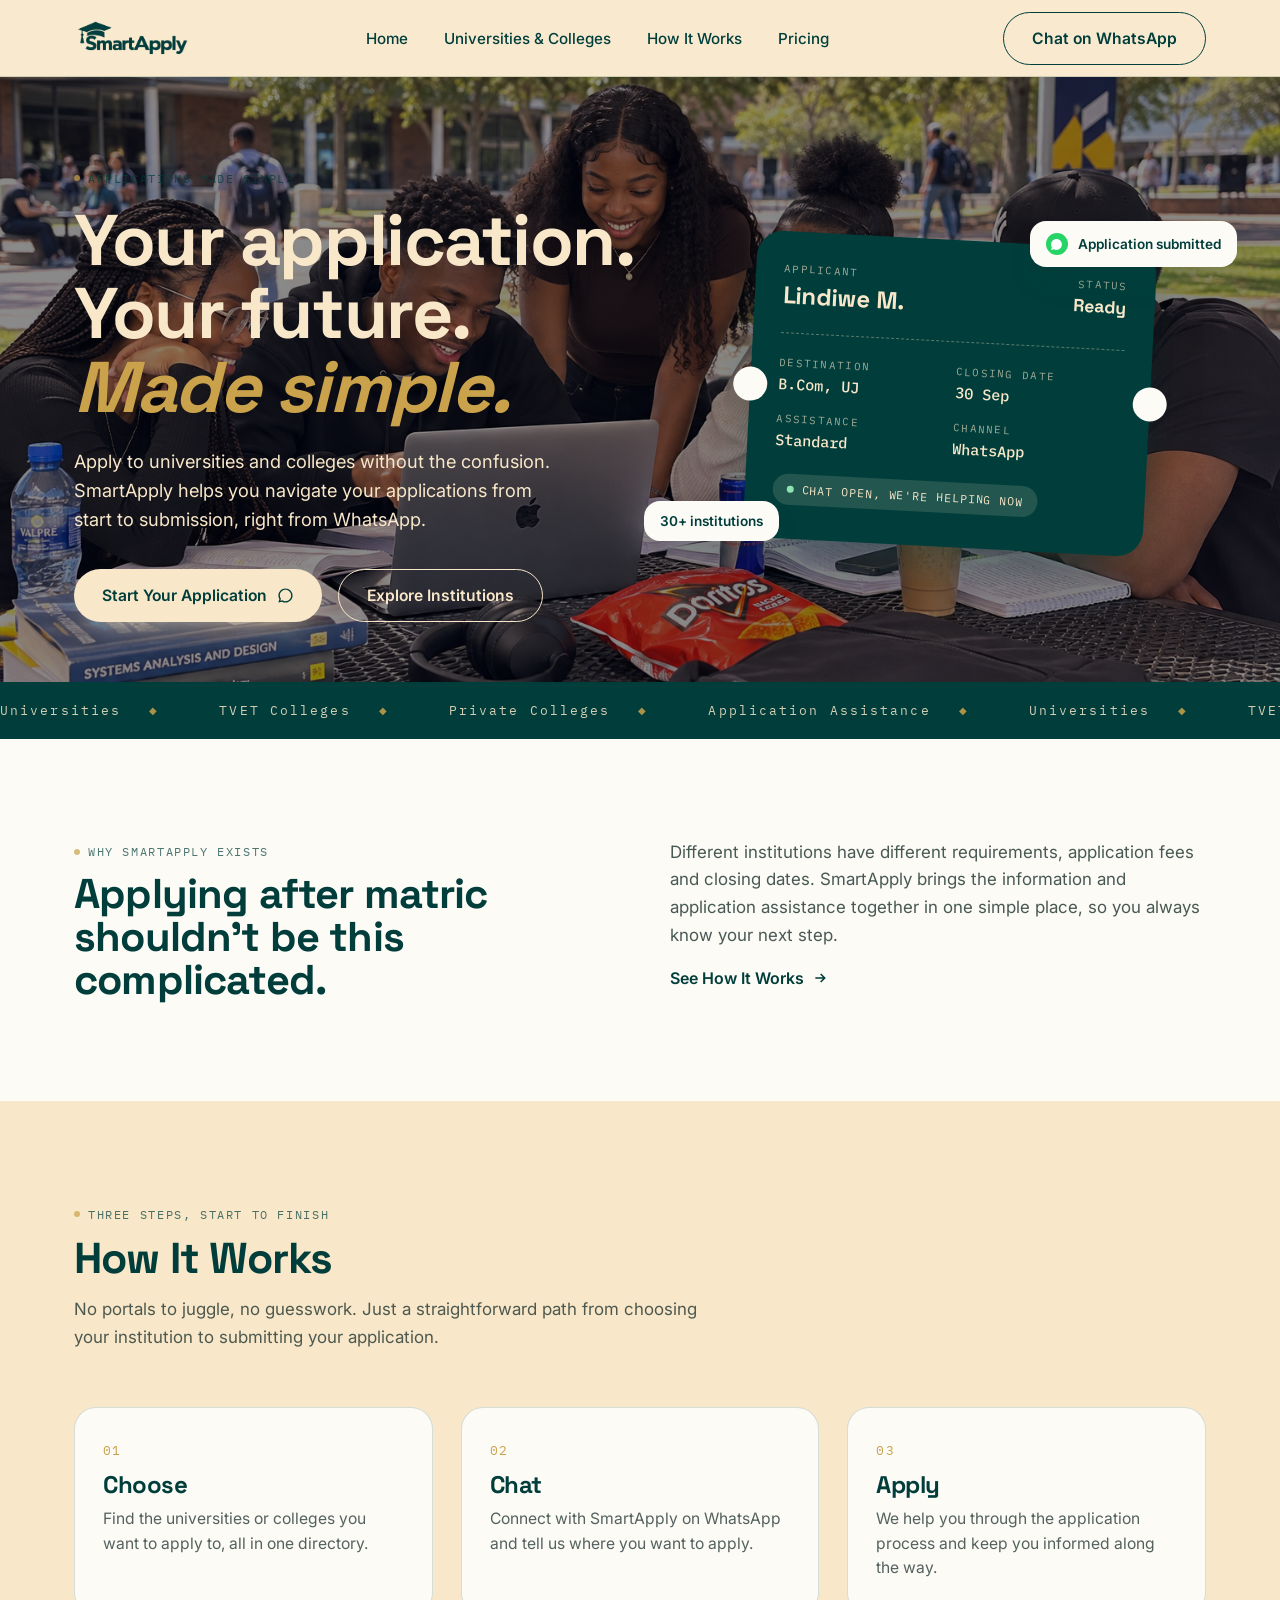
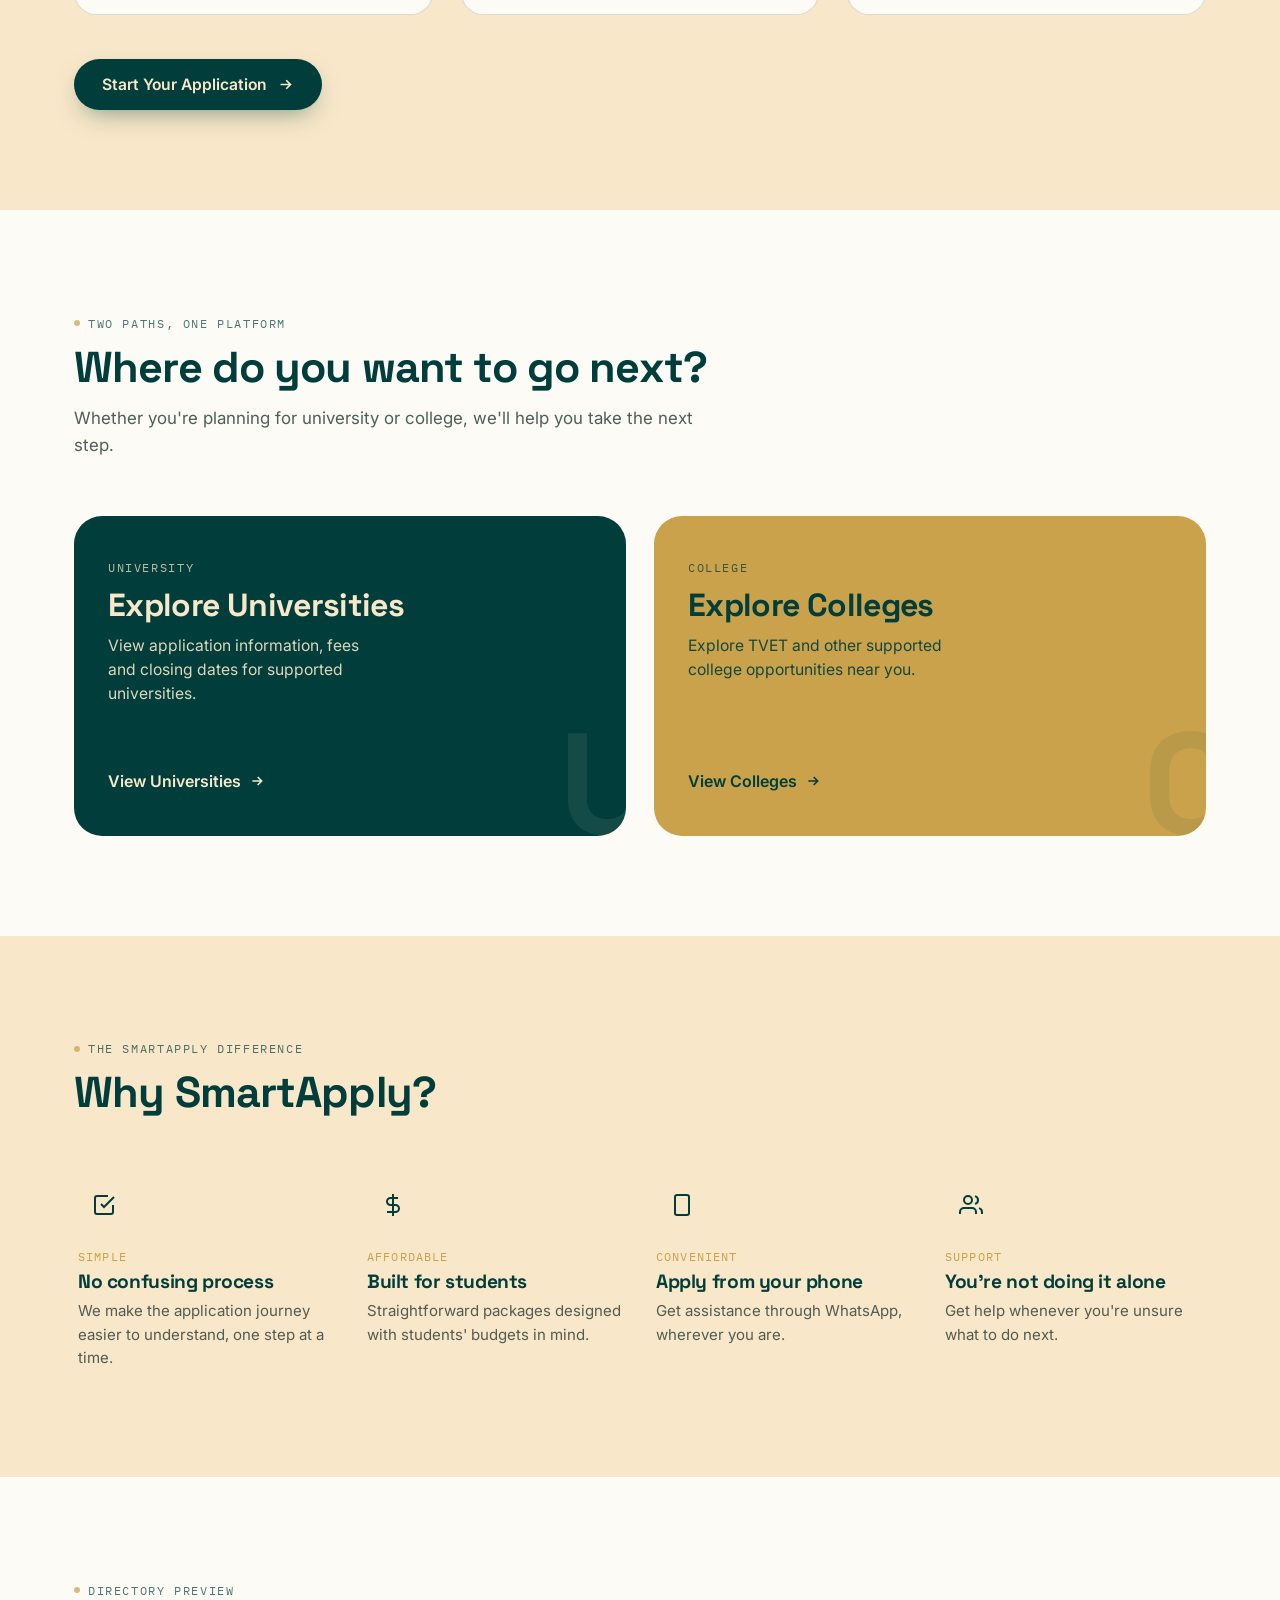
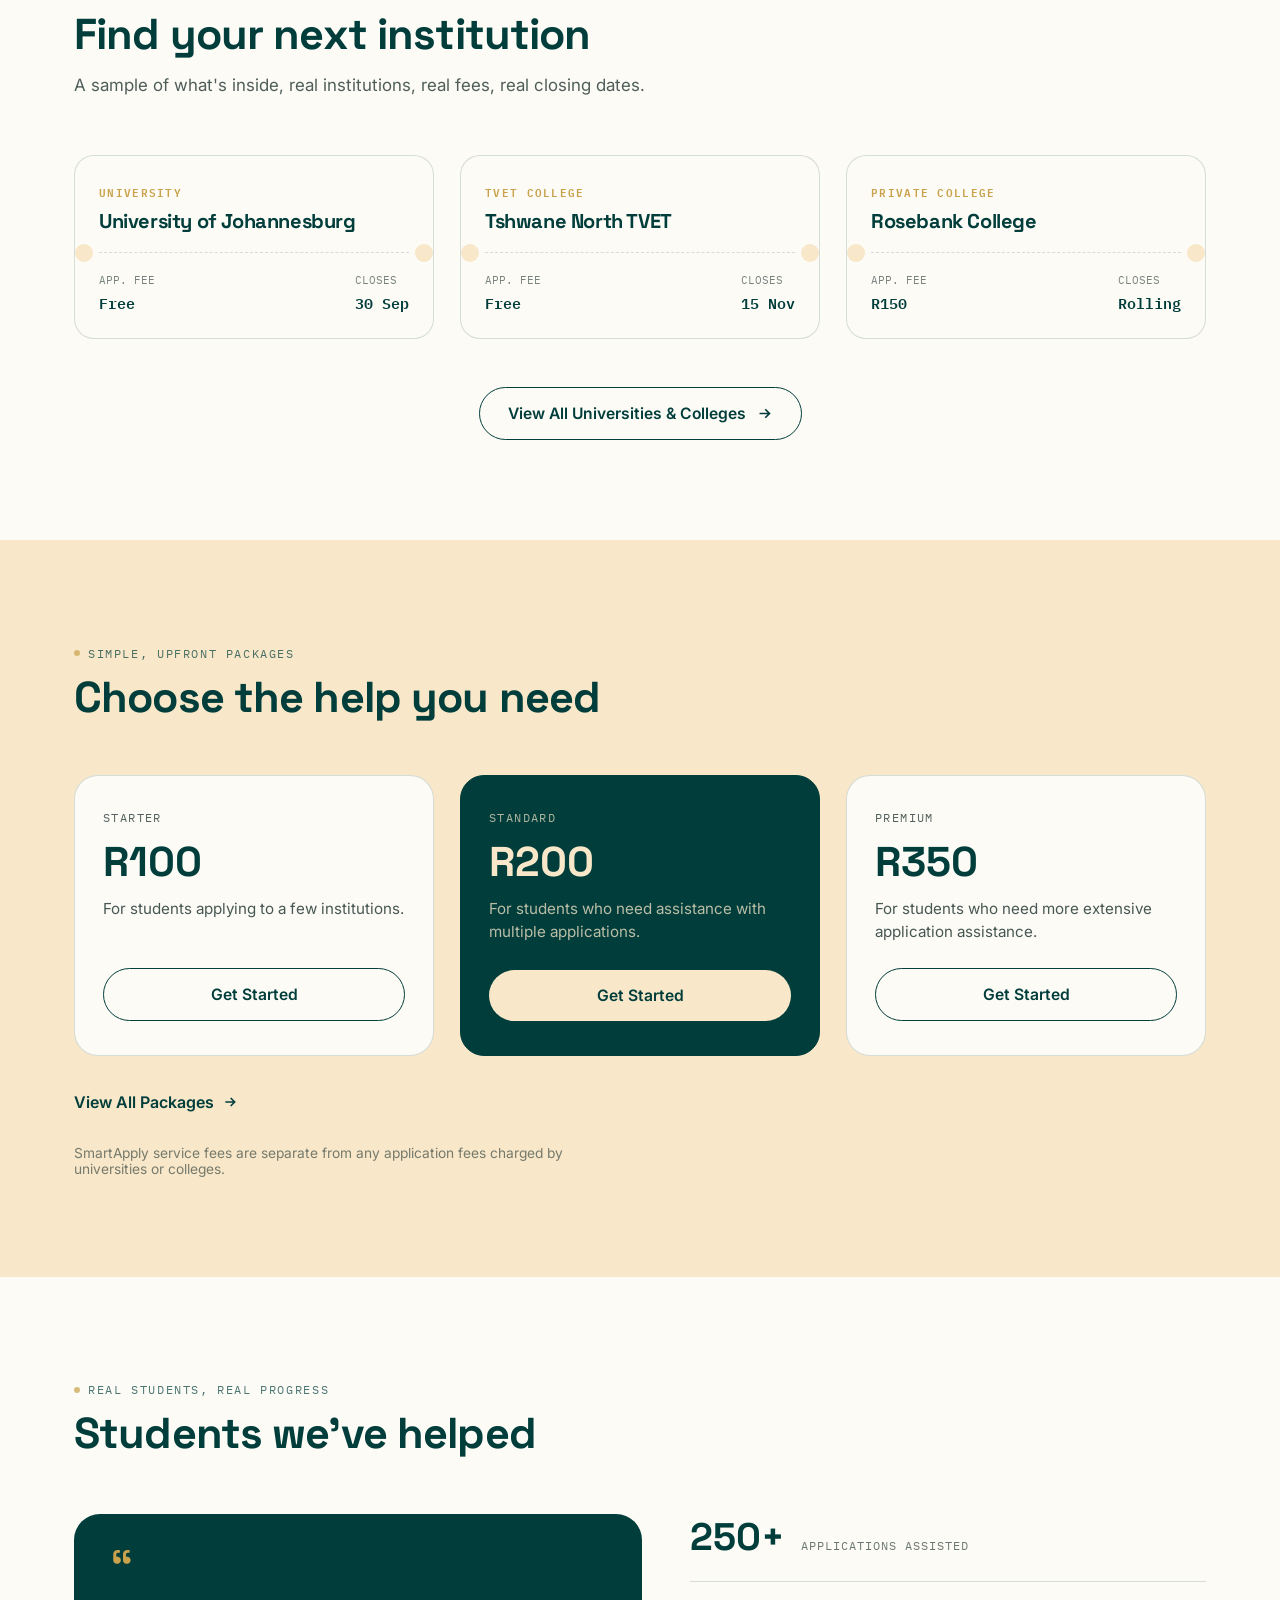
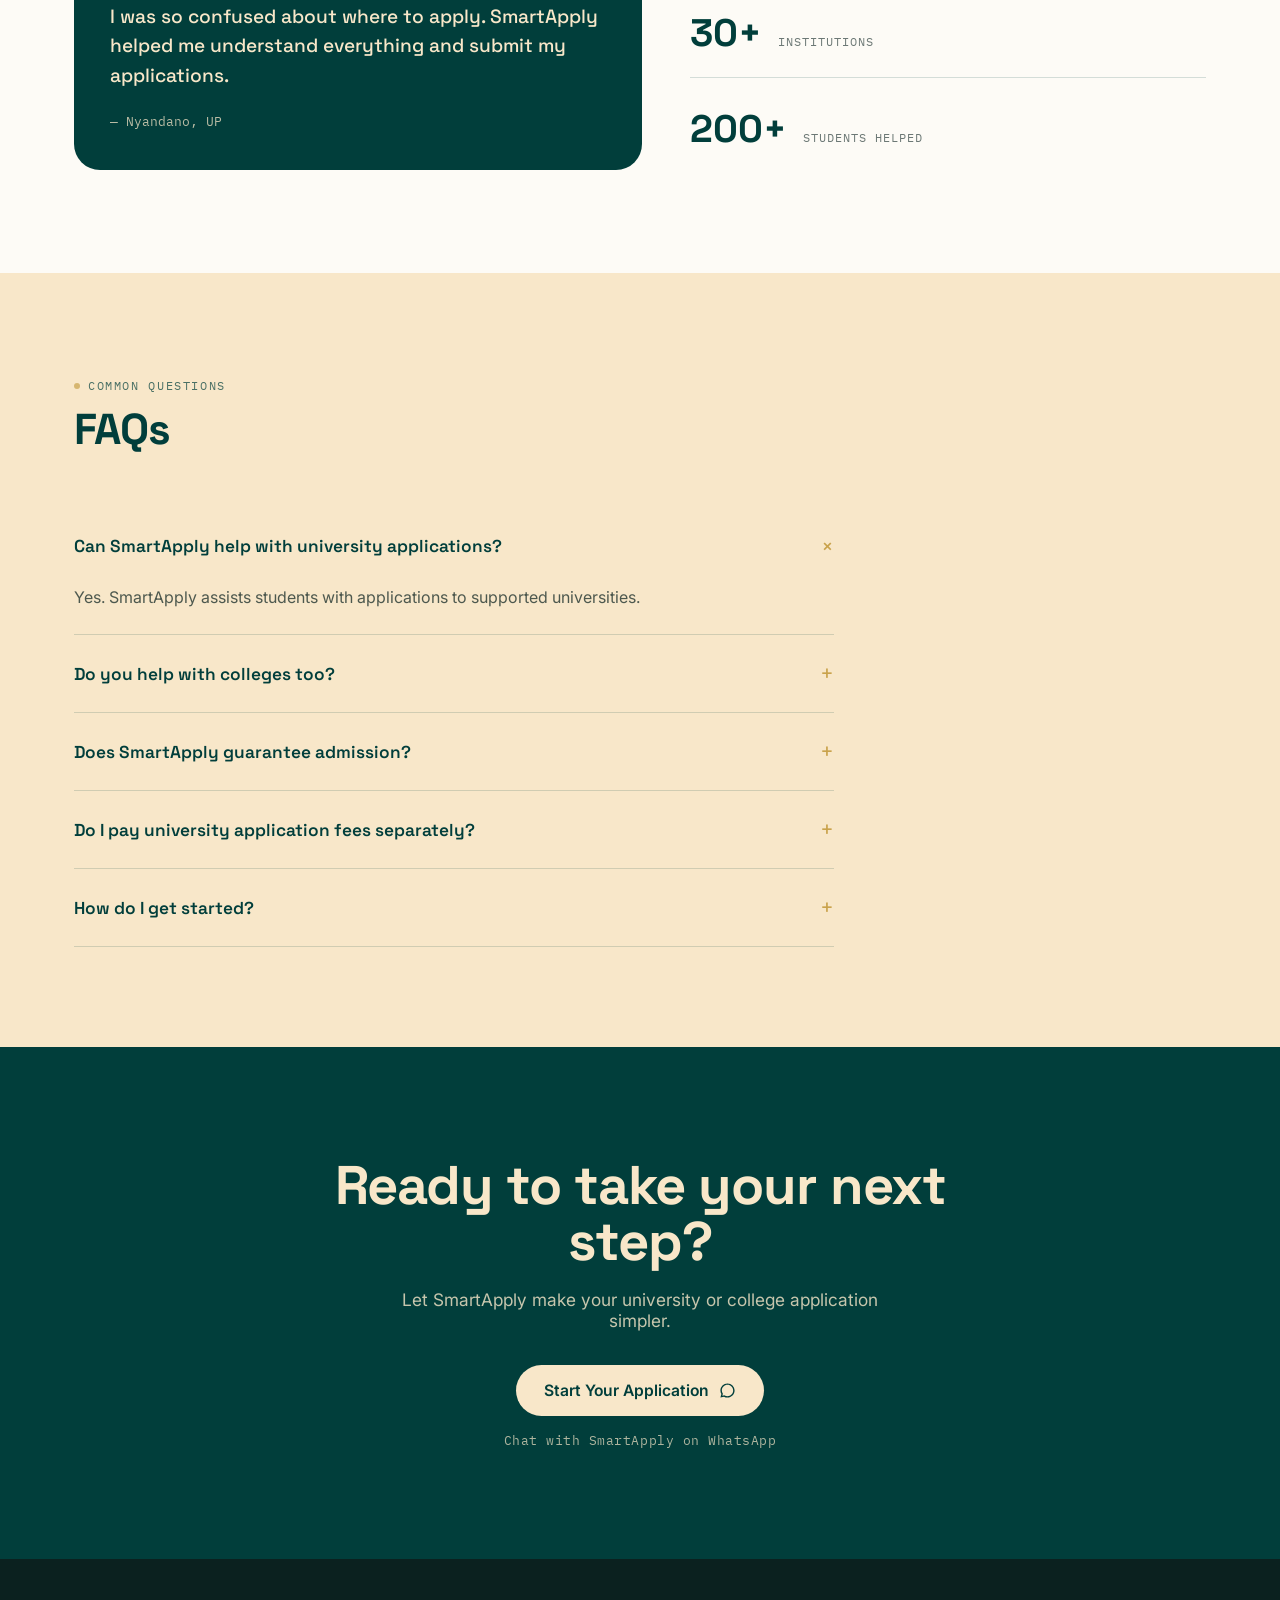
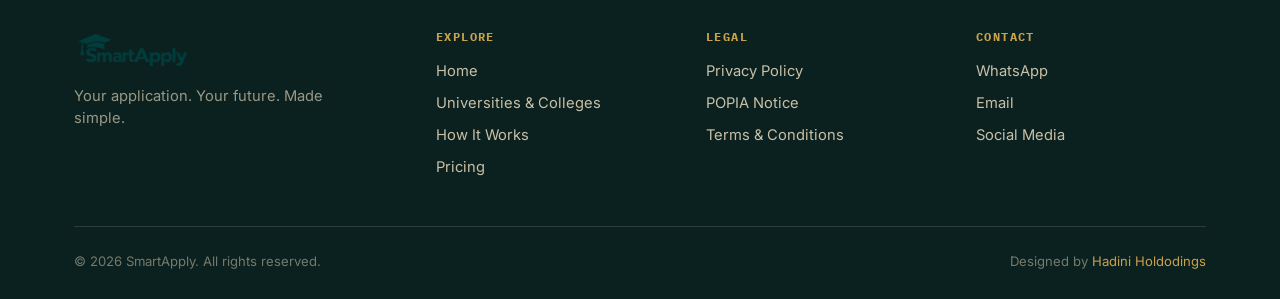
==== commit 914778ee: "G" ====
--- a/index.html
+++ b/index.html
@@ -3,7 +3,7 @@
 <head>
 <meta charset="UTF-8">
 <meta name="viewport" content="width=device-width, initial-scale=1.0">
-<title>SmartApply — Your application. Your future. Made simple.</title>
+<title>SmartApply, Your application. Your future. Made simple.</title>
 <link rel="icon" href="images/Favicon.png" type="image/x-icon">
 <link rel="preconnect" href="https://fonts.googleapis.com">
 <link rel="preconnect" href="https://fonts.gstatic.com" crossorigin>
@@ -636,7 +636,7 @@
       <a href="pricings.html">Pricing</a>
     </div>
     <div class="nav-cta">
-      <a href="https://wa.me/27000000000?text=Hi%20SmartApply%2C%20I%27d%20like%20to%20start%20my%20application" class="btn btn-outline whatsapp-cta">Chat on WhatsApp</a>
+      <a href="https://wa.me/27608235783?text=Hi%20SmartApply%2C%20I%27d%20like%20to%20start%20my%20application" class="btn btn-outline whatsapp-cta">Chat on WhatsApp</a>
       <button class="burger" aria-label="Open menu">
         <svg viewBox="0 0 24 24" fill="none" stroke="currentColor" stroke-width="2"><line x1="3" y1="6" x2="21" y2="6"/><line x1="3" y1="12" x2="21" y2="12"/><line x1="3" y1="18" x2="21" y2="18"/></svg>
       </button>
@@ -649,9 +649,9 @@
     <div class="hero-copy">
       <span class="eyebrow">Applications made simple</span>
       <h1>Your application.<br>Your future.<br><span class="accent">Made simple.</span></h1>
-      <p class="lede">Apply to universities and colleges without the confusion. SmartApply helps you navigate your applications from start to submission — right from WhatsApp.</p>
+      <p class="lede">Apply to universities and colleges without the confusion. SmartApply helps you navigate your applications from start to submission, right from WhatsApp.</p>
       <div class="hero-actions">
-        <a href="https://wa.me/27000000000?text=Hi%20SmartApply%2C%20I%27d%20like%20to%20start%20my%20application" class="btn btn-primary whatsapp-cta">
+        <a href="https://wa.me/27608235783?text=Hi%20SmartApply%2C%20I%27d%20like%20to%20start%20my%20application" class="btn btn-primary whatsapp-cta">
           Start Your Application
           <svg viewBox="0 0 24 24" fill="currentColor"><path d="M12 2C6.48 2 2 6.48 2 12c0 1.85.5 3.58 1.37 5.07L2 22l5.07-1.33A9.94 9.94 0 0012 22c5.52 0 10-4.48 10-10S17.52 2 12 2zm0 18a7.9 7.9 0 01-4.03-1.1l-.29-.17-2.97.78.79-2.89-.19-.3A7.93 7.93 0 014 12c0-4.41 3.59-8 8-8s8 3.59 8 8-3.59 8-8 8z"/></svg>
         </a>
@@ -672,12 +672,12 @@
         </div>
         <div class="bp-divider"></div>
         <div class="bp-grid">
-          <div><div class="bp-label">Destination</div><div class="bp-val">B.Com — UJ</div></div>
+          <div><div class="bp-label">Destination</div><div class="bp-val">B.Com, UJ</div></div>
           <div><div class="bp-label">Closing Date</div><div class="bp-val">30 Sep</div></div>
           <div><div class="bp-label">Assistance</div><div class="bp-val">Standard</div></div>
           <div><div class="bp-label">Channel</div><div class="bp-val">WhatsApp</div></div>
         </div>
-        <div class="bp-status"><span class="pulse"></span>Chat open — we're helping now</div>
+        <div class="bp-status"><span class="pulse"></span>Chat open, we're helping now</div>
       </div>
       <div class="chip-float chip-1">
         <div class="chip-dot">
@@ -710,7 +710,7 @@
       <h2 style="margin-top:14px; font-size:clamp(1.9rem,3.6vw,2.6rem); color:var(--emerald);">Applying after matric shouldn't be this complicated.</h2>
     </div>
     <div>
-      <p style="font-size:1.06rem; line-height:1.65; color:rgba(11,33,31,0.75);">Different institutions have different requirements, application fees and closing dates. SmartApply brings the information and application assistance together in one simple place — so you always know your next step.</p>
+      <p style="font-size:1.06rem; line-height:1.65; color:rgba(11,33,31,0.75);">Different institutions have different requirements, application fees and closing dates. SmartApply brings the information and application assistance together in one simple place, so you always know your next step.</p>
       <a href="howitworks.html" class="link-arrow">See How It Works
         <svg width="16" height="16" viewBox="0 0 24 24" fill="none" stroke="currentColor" stroke-width="2.4"><path d="M5 12h14M13 6l6 6-6 6"/></svg>
       </a>
@@ -743,7 +743,7 @@
       </div>
     </div>
     <div style="margin-top:44px;">
-      <a href="https://wa.me/27000000000?text=Hi%20SmartApply%2C%20I%27d%20like%20to%20start%20my%20application" class="btn btn-primary whatsapp-cta">Start Your Application
+      <a href="https://wa.me/27608235783?text=Hi%20SmartApply%2C%20I%27d%20like%20to%20start%20my%20application" class="btn btn-primary whatsapp-cta">Start Your Application
         <svg viewBox="0 0 24 24" fill="none" stroke="currentColor" stroke-width="2.4"><path d="M5 12h14M13 6l6 6-6 6"/></svg>
       </a>
     </div>
@@ -824,7 +824,7 @@
     <div class="section-head">
       <span class="eyebrow">Directory preview</span>
       <h2>Find your next institution</h2>
-      <p>A sample of what's inside — real institutions, real fees, real closing dates.</p>
+      <p>A sample of what's inside, real institutions, real fees, real closing dates.</p>
     </div>
     <div class="ticket-row">
       <div class="ticket">
@@ -874,19 +874,19 @@
         <div class="price-tag">Starter</div>
         <div class="price-amt">R100</div>
         <p class="desc">For students applying to a few institutions.</p>
-        <a href="https://wa.me/27000000000?text=Hi%20SmartApply%2C%20I%27d%20like%20to%20start%20my%20application" class="btn btn-outline whatsapp-cta">Get Started</a>
+        <a href="https://wa.me/27608235783?text=Hi%20SmartApply%2C%20I%27d%20like%20to%20select%20the%20Starter%20package" class="btn btn-outline whatsapp-cta" data-package="Starter">Get Started</a>
       </div>
       <div class="price-card featured">
         <div class="price-tag">Standard</div>
         <div class="price-amt">R200</div>
         <p class="desc">For students who need assistance with multiple applications.</p>
-        <a href="https://wa.me/27000000000?text=Hi%20SmartApply%2C%20I%27d%20like%20to%20start%20my%20application" class="btn btn-light whatsapp-cta">Get Started</a>
+        <a href="https://wa.me/27608235783?text=Hi%20SmartApply%2C%20I%27d%20like%20to%20select%20the%20Standard%20package" class="btn btn-light whatsapp-cta" data-package="Standard">Get Started</a>
       </div>
       <div class="price-card">
         <div class="price-tag">Premium</div>
         <div class="price-amt">R350</div>
         <p class="desc">For students who need more extensive application assistance.</p>
-        <a href="https://wa.me/27000000000?text=Hi%20SmartApply%2C%20I%27d%20like%20to%20start%20my%20application" class="btn btn-outline whatsapp-cta">Get Started</a>
+        <a href="https://wa.me/27608235783?text=Hi%20SmartApply%2C%20I%27d%20like%20to%20select%20the%20Premium%20package" class="btn btn-outline whatsapp-cta" data-package="Premium">Get Started</a>
       </div>
     </div>
     <a href="pricings.html" class="link-arrow" style="margin-top:36px; display:inline-flex;">View All Packages
@@ -906,7 +906,7 @@
       <div class="quote-card">
         <span class="quote-mark">&ldquo;</span>
         <p class="qtext">I was so confused about where to apply. SmartApply helped me understand everything and submit my applications.</p>
-        <div class="quote-attr">— Thando, Gauteng</div>
+        <div class="quote-attr">— Nyandano, UP</div>
       </div>
       <div class="stat-list">
         <div class="stat-row"><div class="stat-num">250+</div><div class="stat-label">Applications assisted</div></div>
@@ -952,7 +952,7 @@
   <div class="wrap">
     <h2>Ready to take your next step?</h2>
     <p>Let SmartApply make your university or college application simpler.</p>
-    <a href="https://wa.me/27000000000?text=Hi%20SmartApply%2C%20I%27d%20like%20to%20start%20my%20application" class="btn btn-light whatsapp-cta">Start Your Application
+    <a href="https://wa.me/27608235783?text=Hi%20SmartApply%2C%20I%27d%20like%20to%20start%20my%20application" class="btn btn-light whatsapp-cta">Start Your Application
       <svg viewBox="0 0 24 24" fill="currentColor"><path d="M12 2C6.48 2 2 6.48 2 12c0 1.85.5 3.58 1.37 5.07L2 22l5.07-1.33A9.94 9.94 0 0012 22c5.52 0 10-4.48 10-10S17.52 2 12 2zm0 18a7.9 7.9 0 01-4.03-1.1l-.29-.17-2.97.78.79-2.89-.19-.3A7.93 7.93 0 014 12c0-4.41 3.59-8 8-8s8 3.59 8 8-3.59 8-8 8z"/></svg>
     </a>
     <div class="sub">Chat with SmartApply on WhatsApp</div>
@@ -986,7 +986,7 @@
       <div class="footer-col">
         <h4>Contact</h4>
         <ul>
-          <li><a href="https://wa.me/27000000000?text=Hi%20SmartApply%2C%20I%27d%20like%20to%20start%20my%20application" class="whatsapp-cta">WhatsApp</a></li>
+          <li><a href="https://wa.me/27608235783?text=Hi%20SmartApply%2C%20I%27d%20like%20to%20start%20my%20application" class="whatsapp-cta">WhatsApp</a></li>
           <li><a href="mailto:hello@smartapply.co.za">Email</a></li>
           <li><a href="https://www.instagram.com" target="_blank" rel="noopener">Social Media</a></li>
         </ul>
@@ -994,7 +994,7 @@
     </div>
     <div class="footer-bottom">
       <span>© 2026 SmartApply. All rights reserved.</span>
-      <span>Made for South African students.</span>
+      <span>Designed by <a href="https://www.hadiniholdings.co.za" target="_blank" rel="noopener" style="color: #C9A24B;">Hadini Holdodings</a></span>
     </div>
   </div>
 </footer>
@@ -1025,10 +1025,11 @@
     });
   });
 
-  // WhatsApp CTA — replace with your real WhatsApp number/link
-  const WHATSAPP_LINK = "https://wa.me/27000000000?text=Hi%20SmartApply%2C%20I%27d%20like%20to%20start%20my%20application";
+  // WhatsApp CTA, replace with your real WhatsApp number/link
+  const WHATSAPP_LINK = "https://wa.me/27608235783?text=Hi%20SmartApply%2C%20I%27d%20like%20to%20start%20my%20application";
+  const packageWhatsAppLink = packageName => `https://wa.me/27608235783?text=${encodeURIComponent(`Hi SmartApply, I'd like to select the ${packageName} package`)}`;
   document.querySelectorAll('.whatsapp-cta').forEach(el => {
-    el.setAttribute('href', WHATSAPP_LINK);
+    el.setAttribute('href', el.dataset.package ? packageWhatsAppLink(el.dataset.package) : WHATSAPP_LINK);
     el.setAttribute('target', '_blank');
     el.setAttribute('rel', 'noopener');
   });
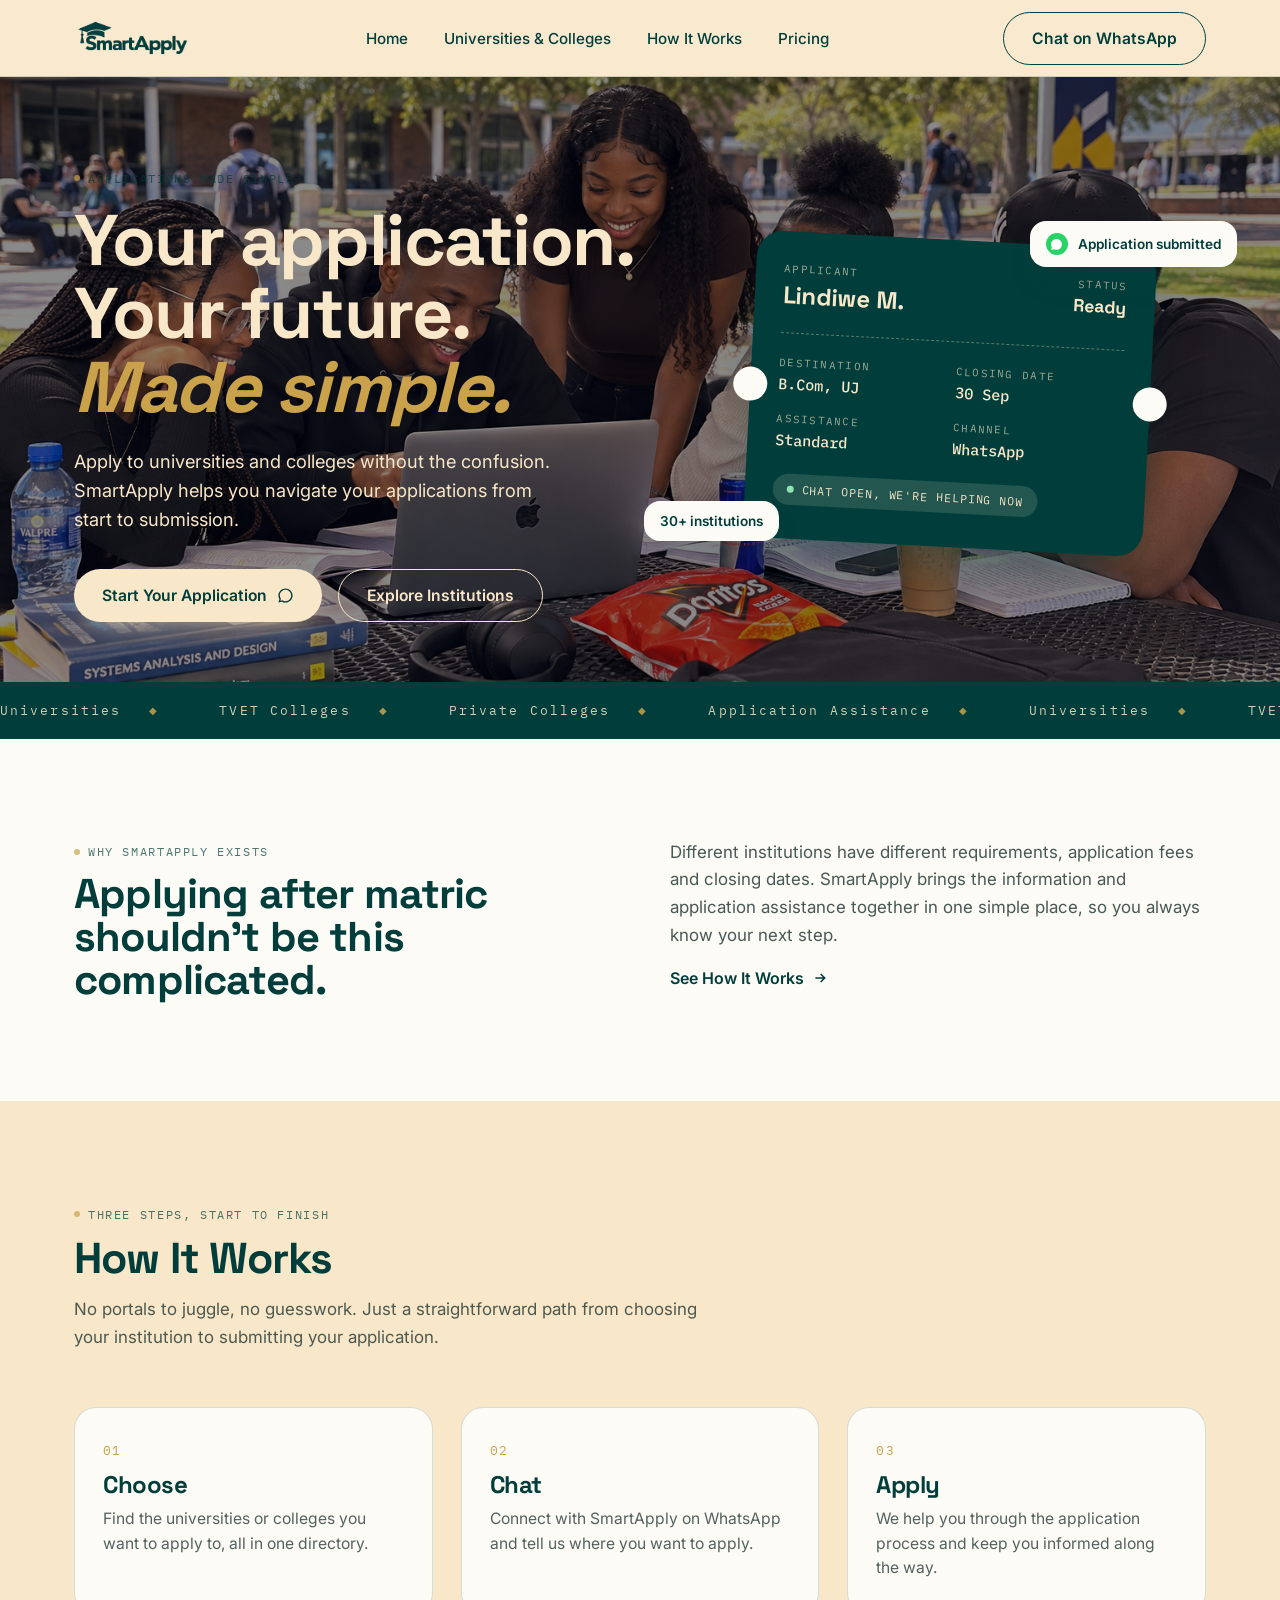
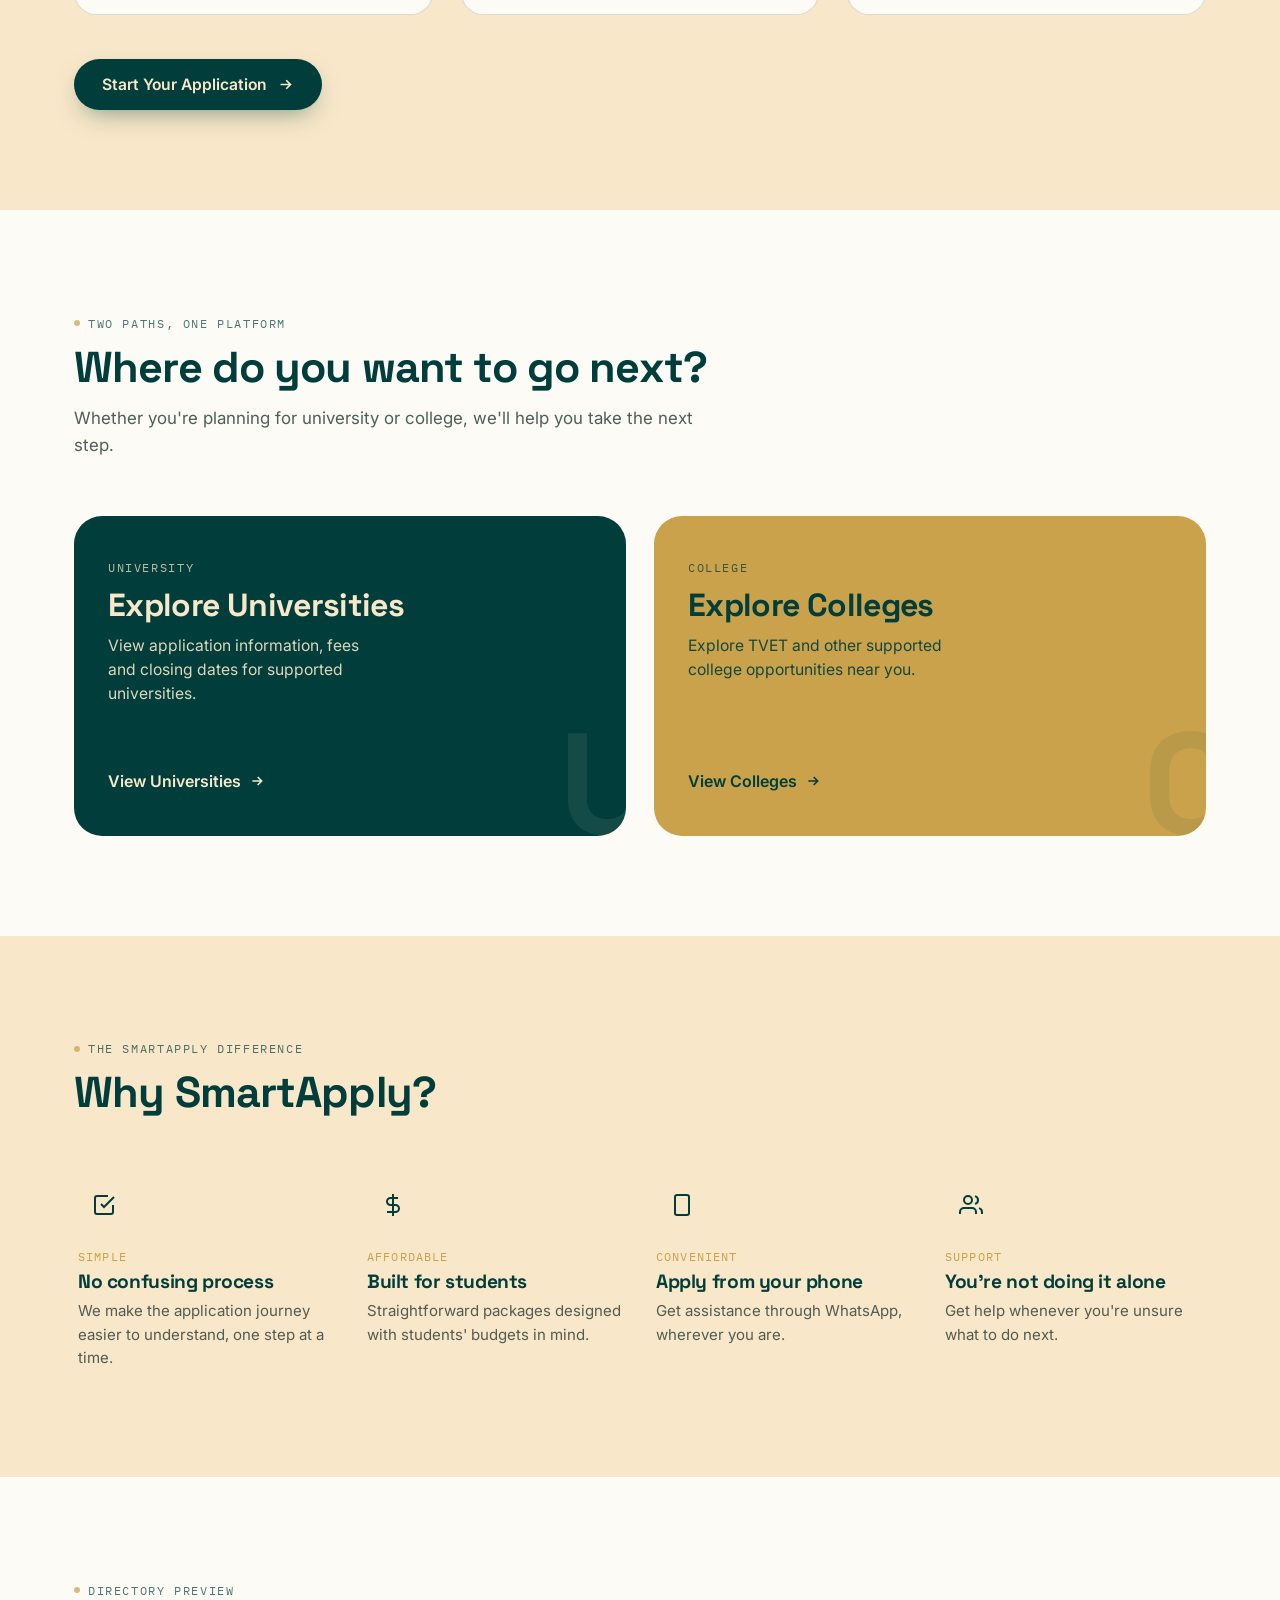
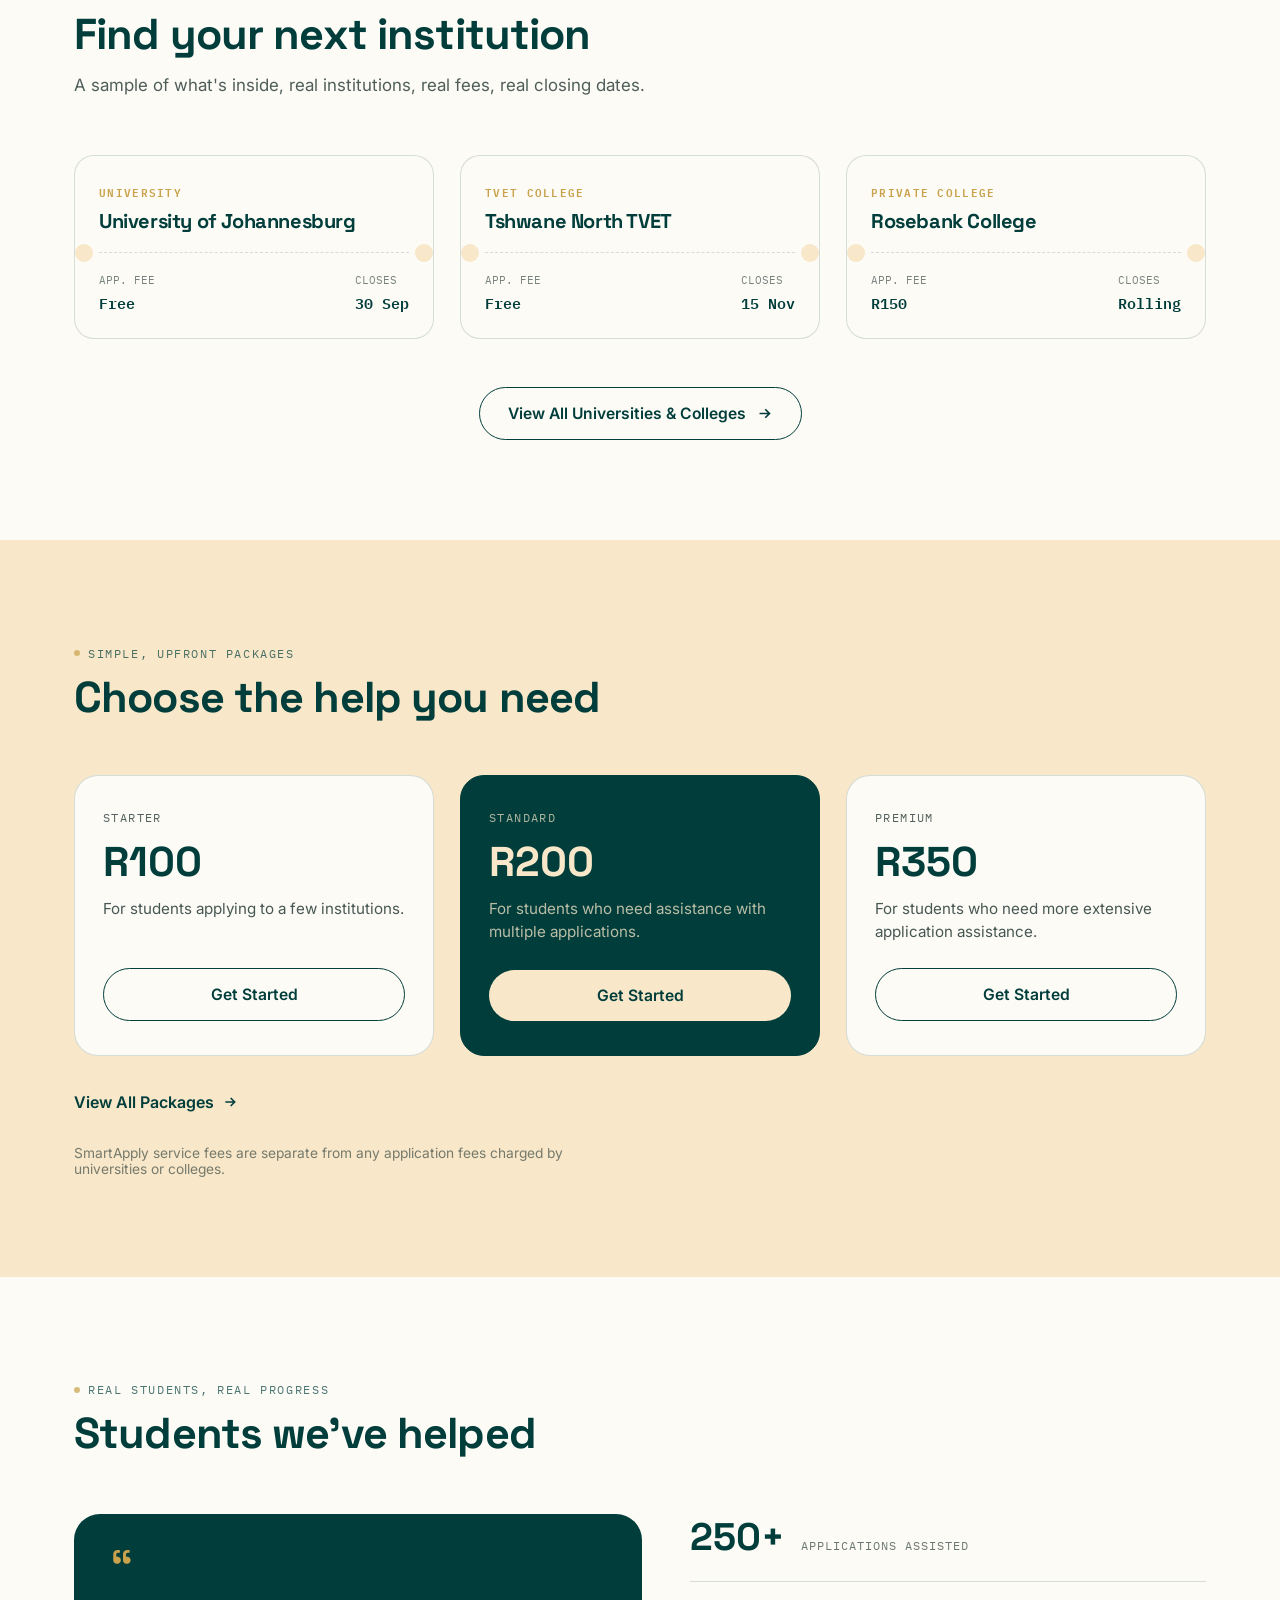
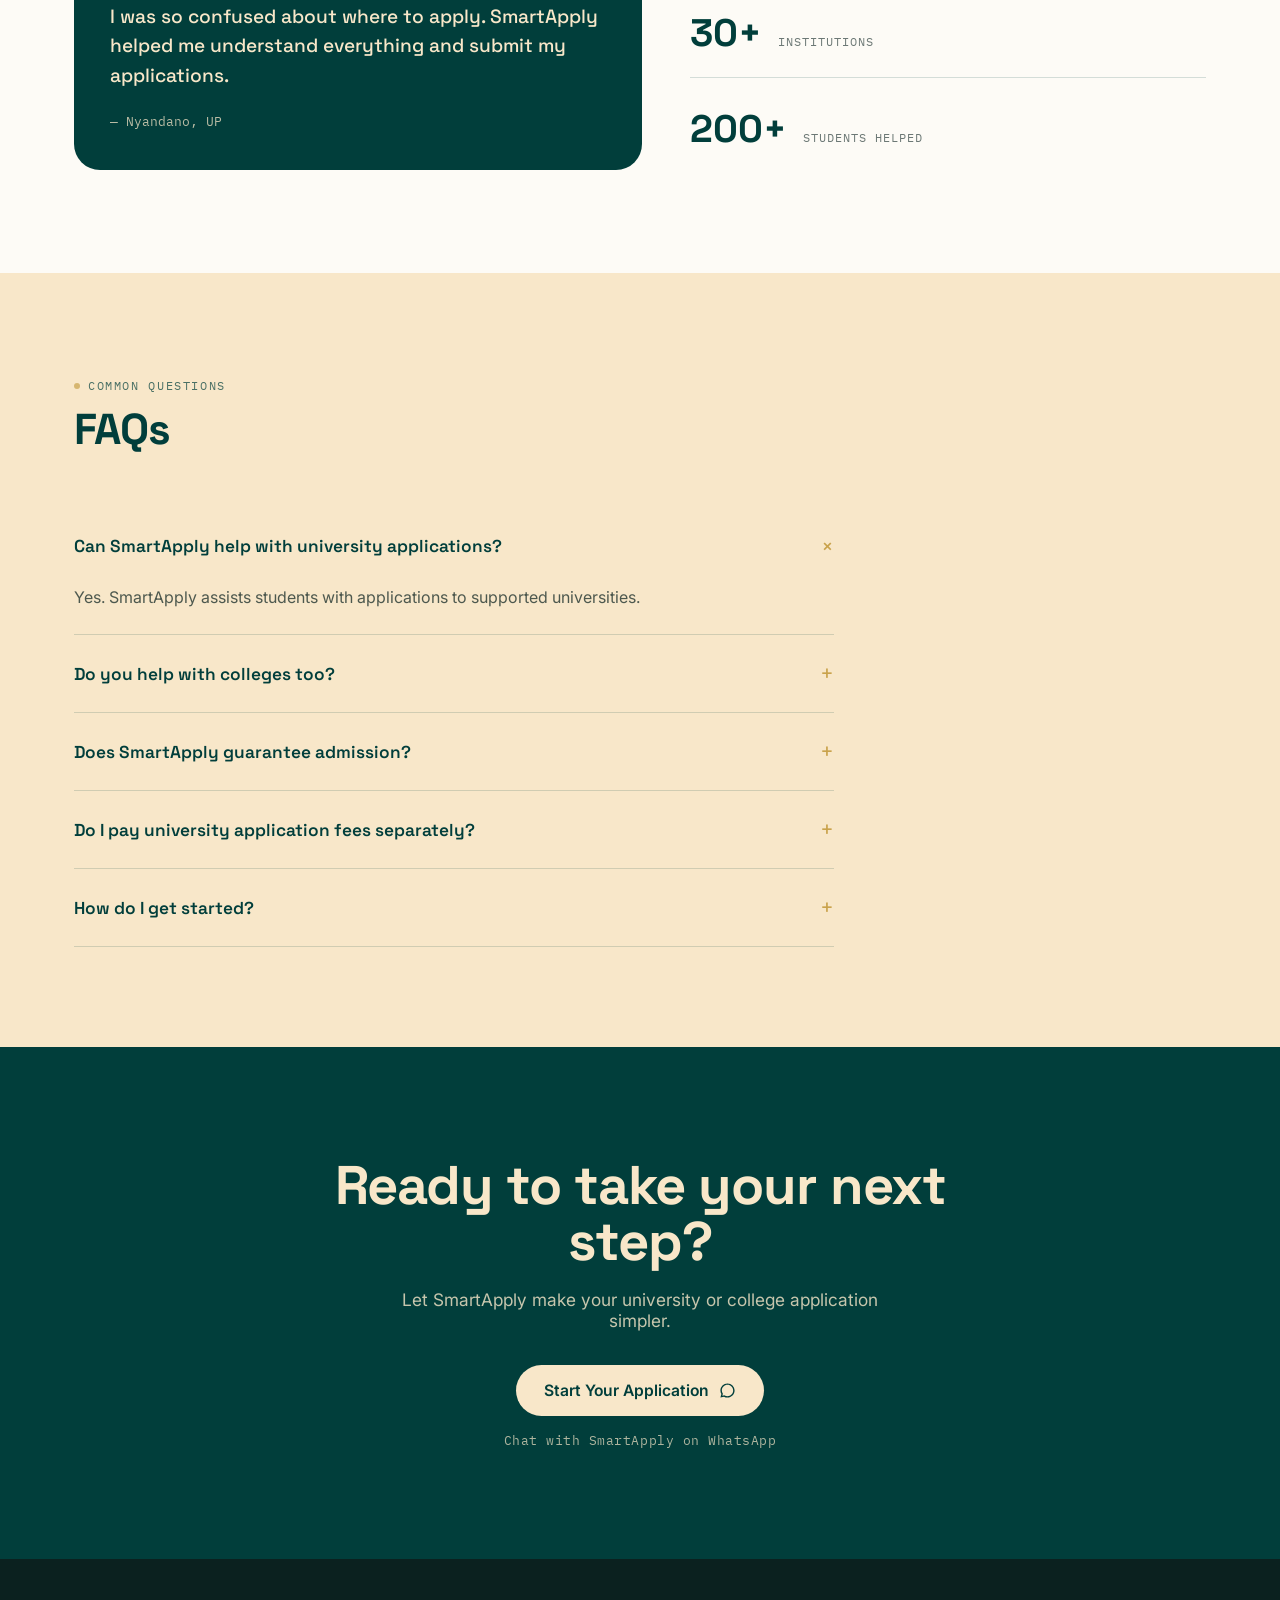
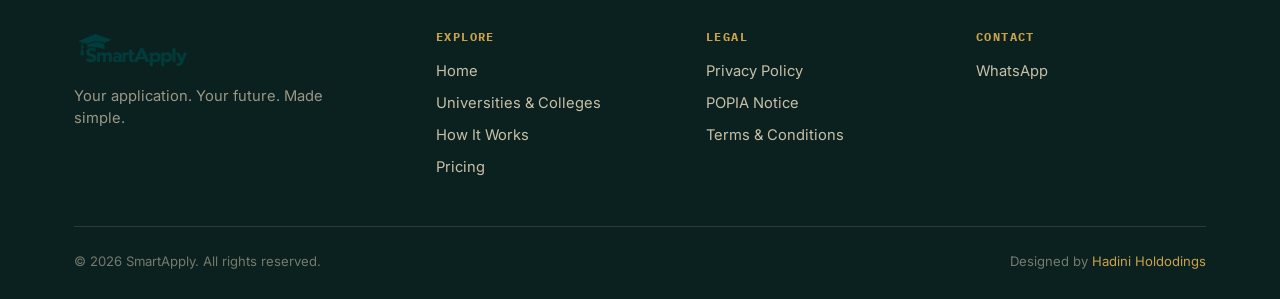
==== commit f0e839da: "H" ====
--- a/index.html
+++ b/index.html
@@ -649,7 +649,7 @@
     <div class="hero-copy">
       <span class="eyebrow">Applications made simple</span>
       <h1>Your application.<br>Your future.<br><span class="accent">Made simple.</span></h1>
-      <p class="lede">Apply to universities and colleges without the confusion. SmartApply helps you navigate your applications from start to submission, right from WhatsApp.</p>
+      <p class="lede">Apply to universities and colleges without the confusion. SmartApply helps you navigate your applications from start to submission.</p>
       <div class="hero-actions">
         <a href="https://wa.me/27608235783?text=Hi%20SmartApply%2C%20I%27d%20like%20to%20start%20my%20application" class="btn btn-primary whatsapp-cta">
           Start Your Application
@@ -987,8 +987,6 @@
         <h4>Contact</h4>
         <ul>
           <li><a href="https://wa.me/27608235783?text=Hi%20SmartApply%2C%20I%27d%20like%20to%20start%20my%20application" class="whatsapp-cta">WhatsApp</a></li>
-          <li><a href="mailto:hello@smartapply.co.za">Email</a></li>
-          <li><a href="https://www.instagram.com" target="_blank" rel="noopener">Social Media</a></li>
         </ul>
       </div>
     </div>
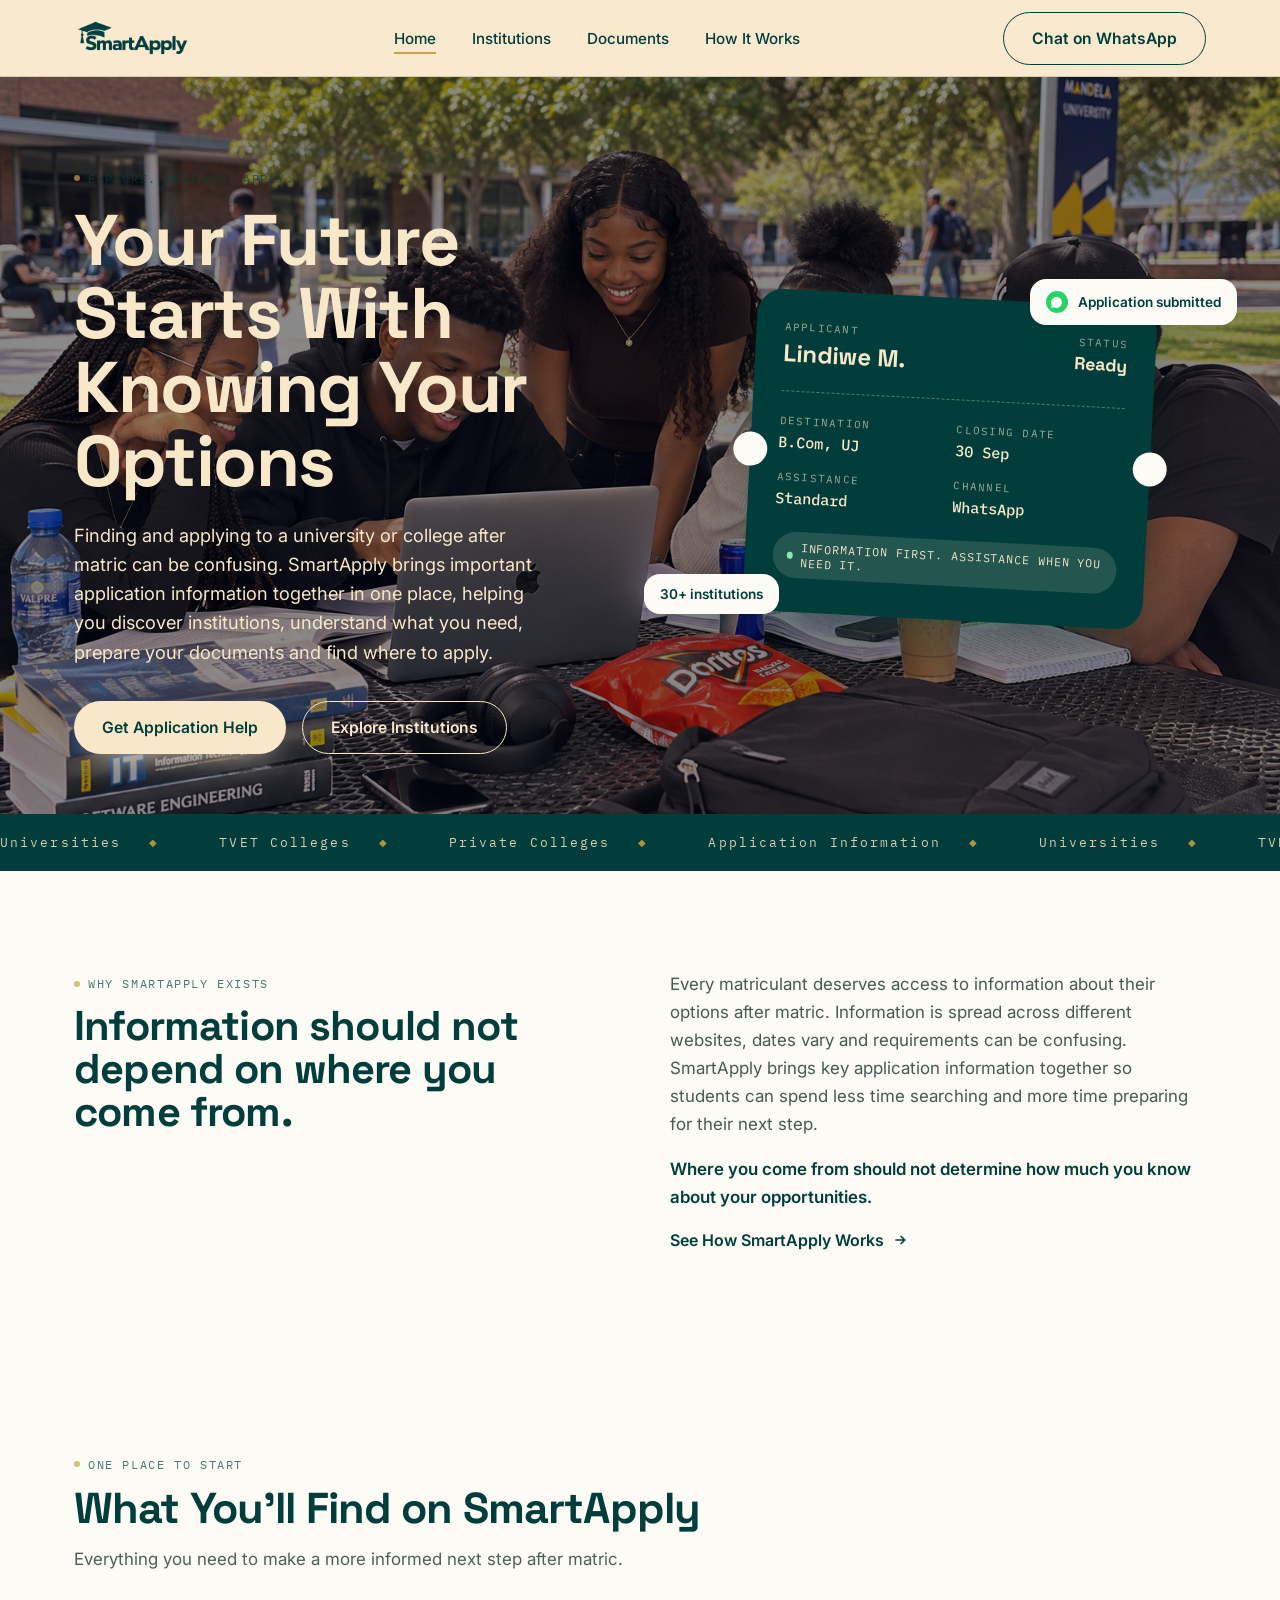
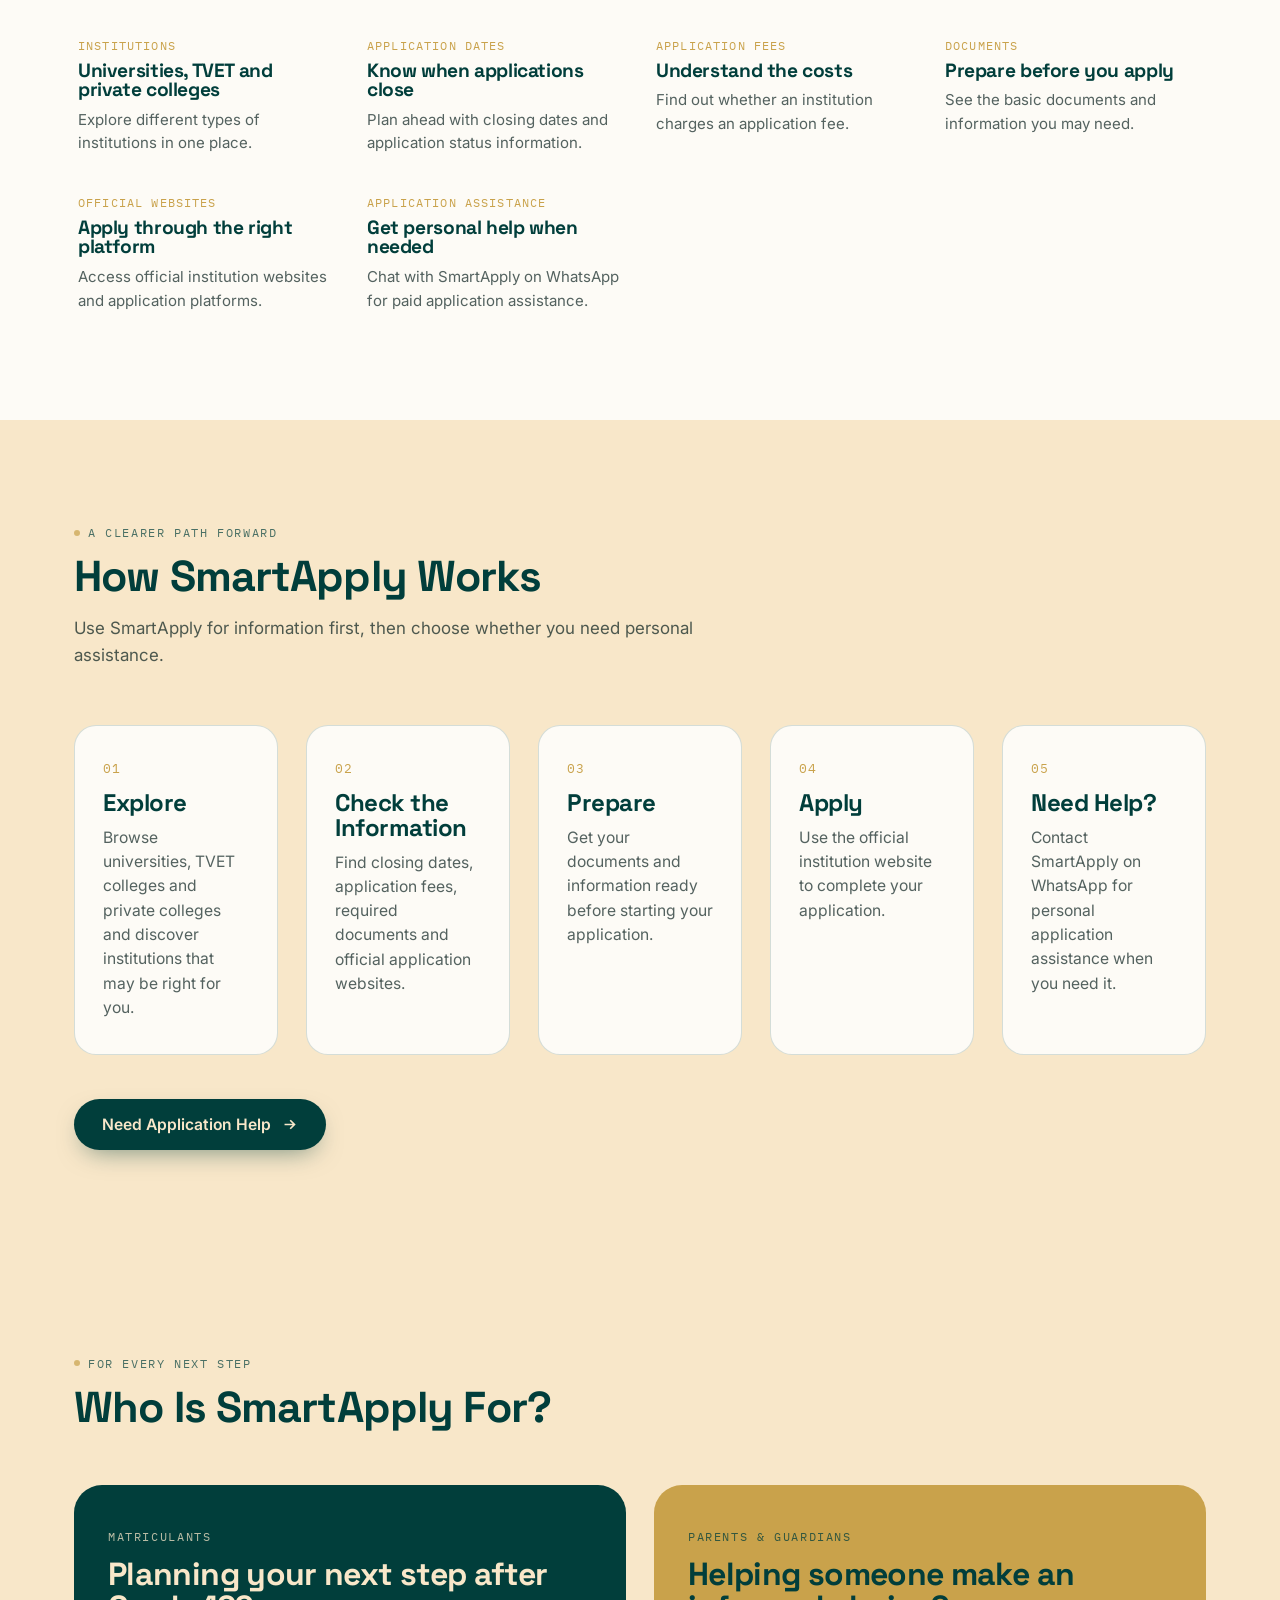
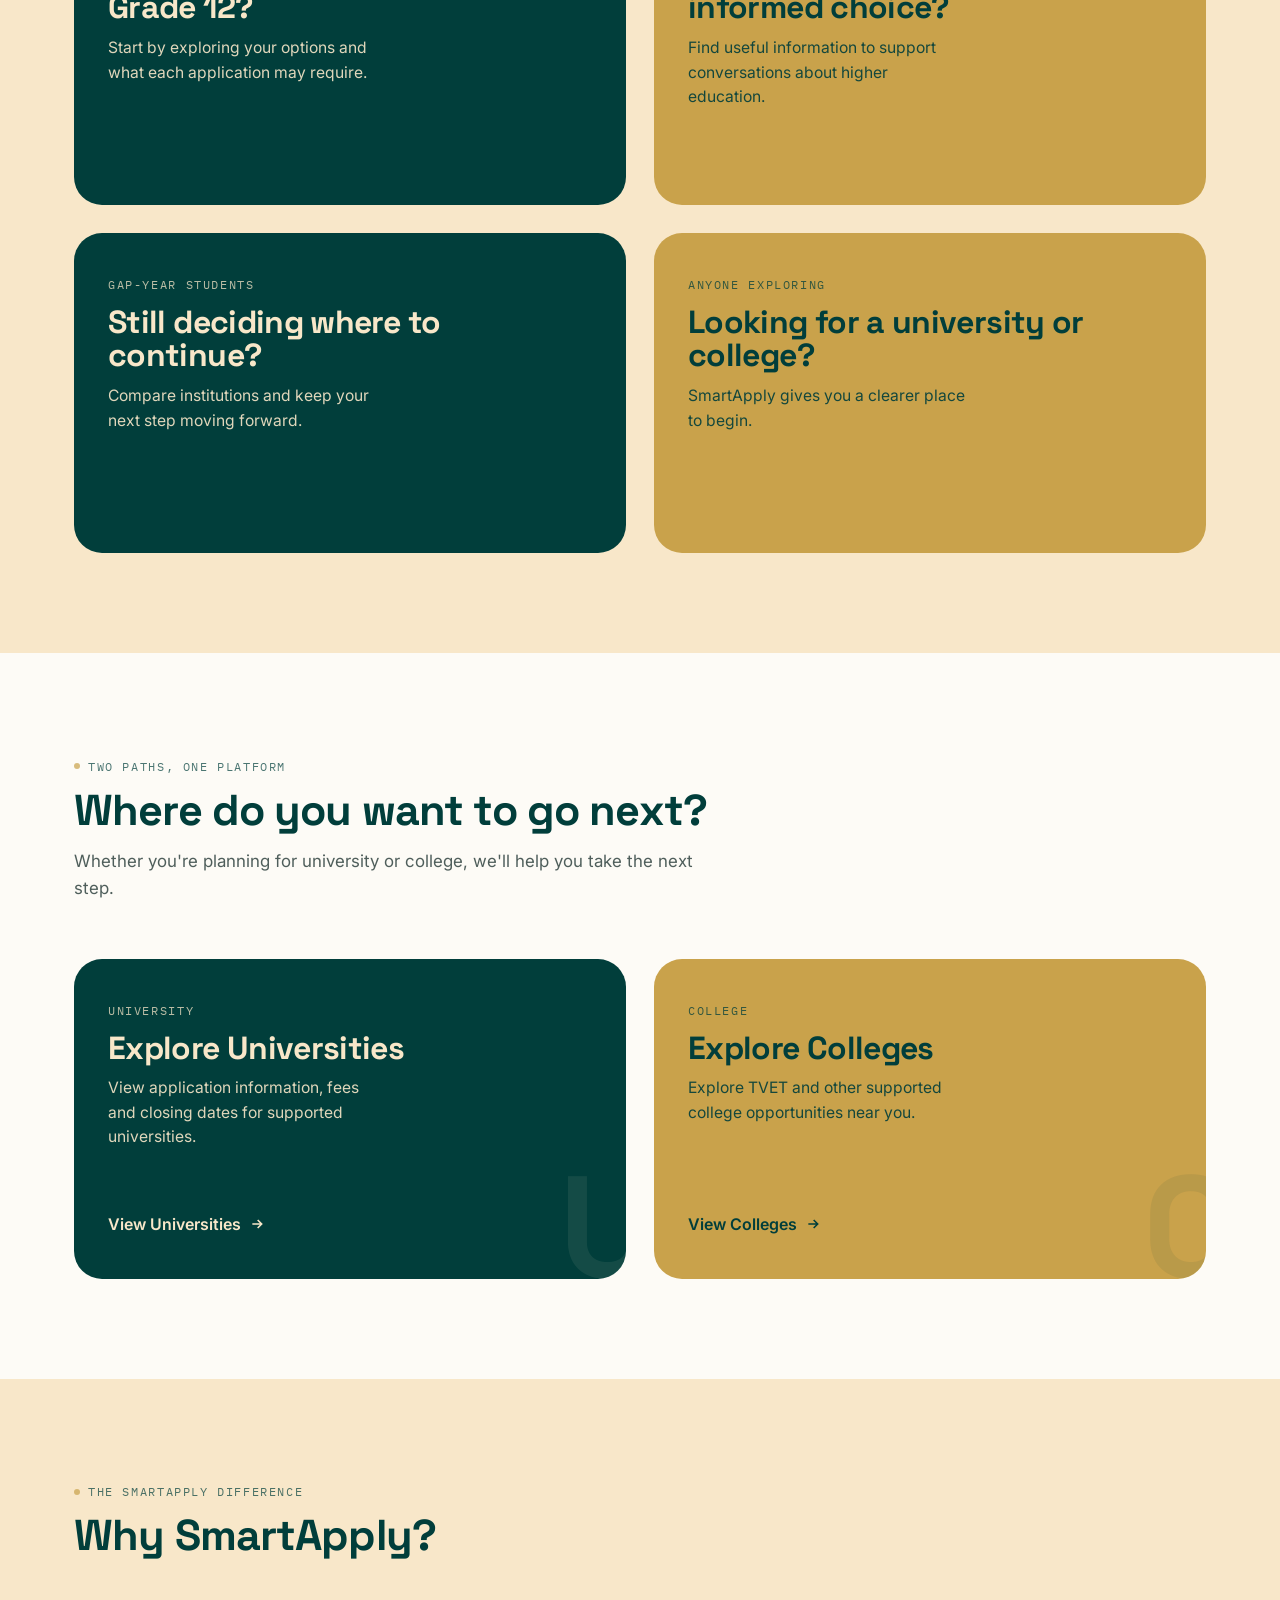
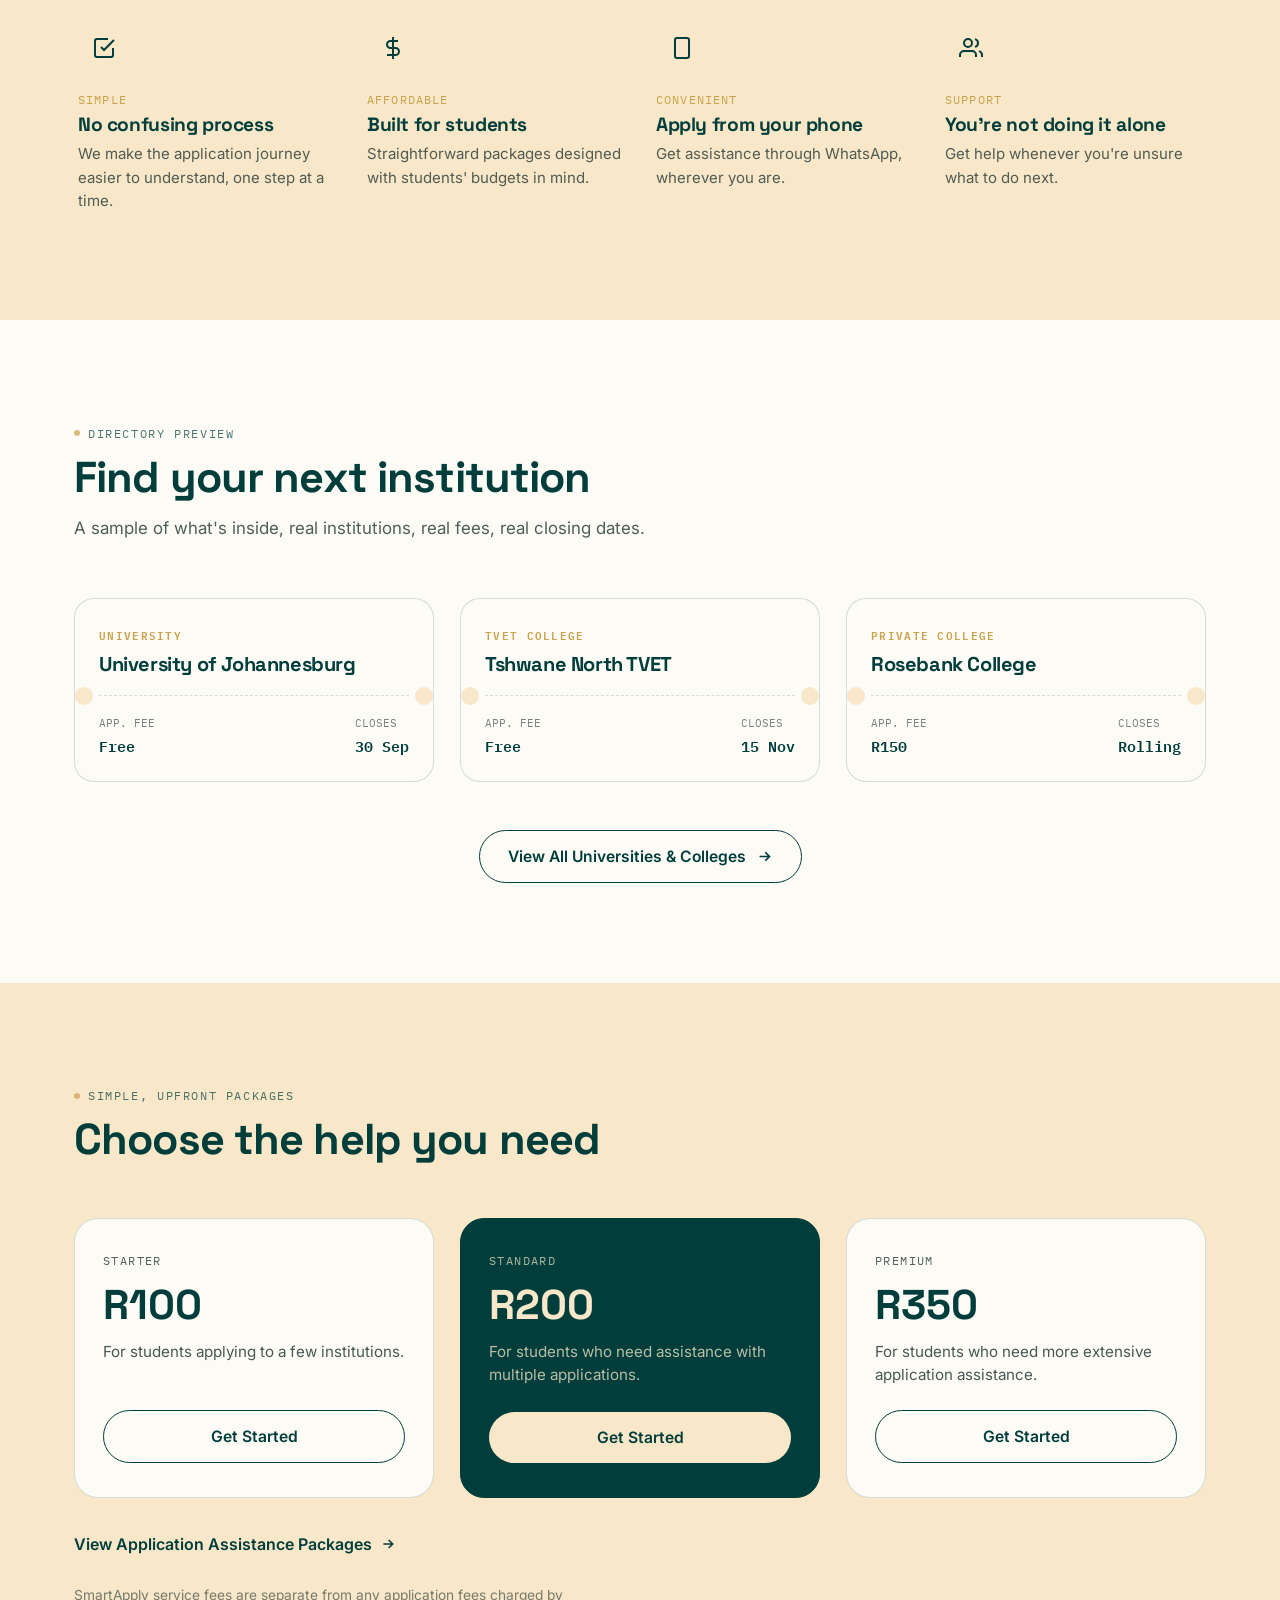
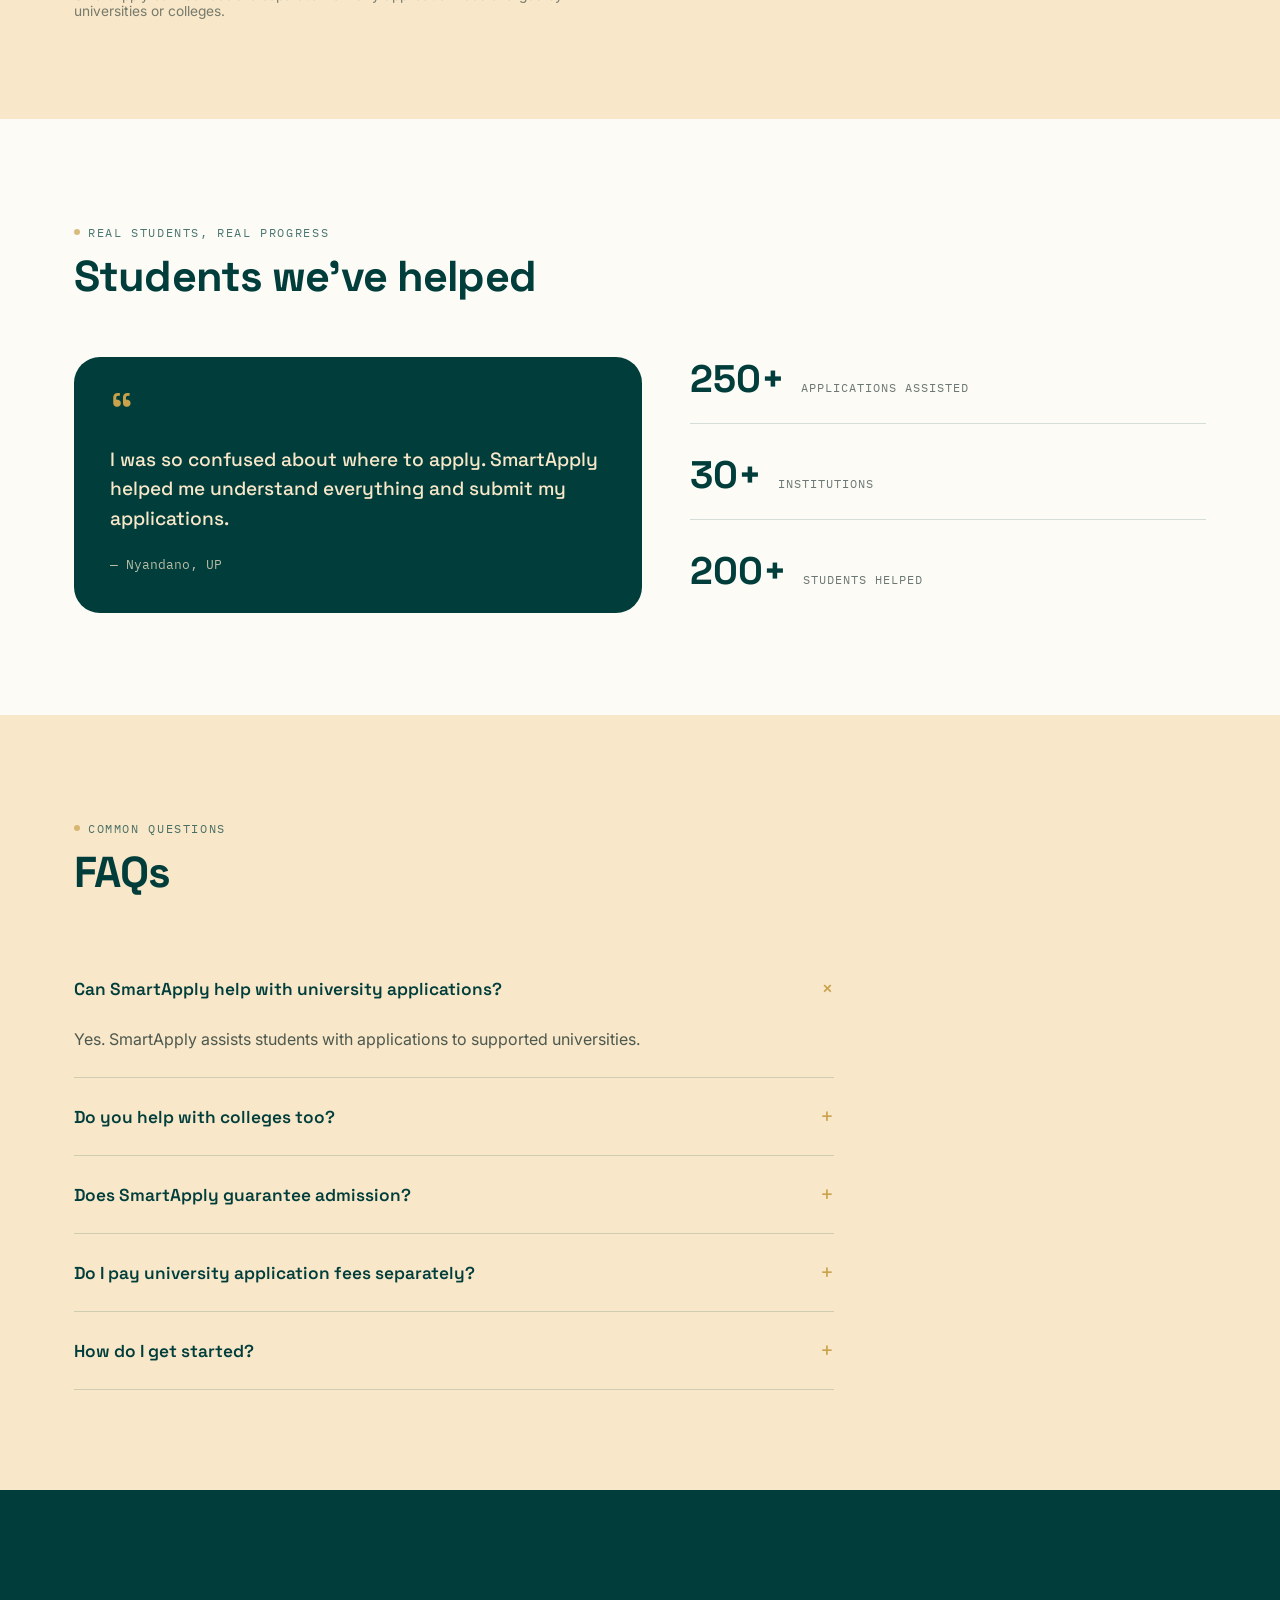
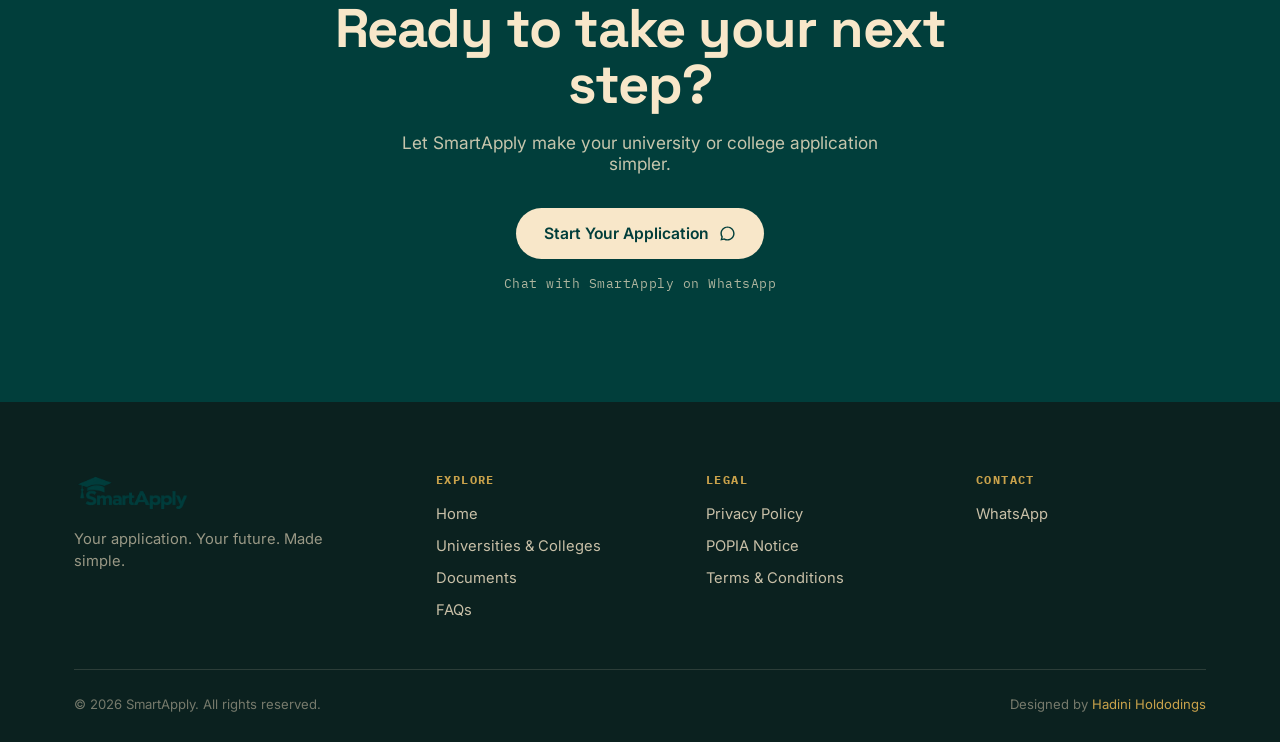
==== commit a00440d6: "Refactor navigation and footer links, add new Documents and FAQs pages, and update sitemap. Introduc" ====
--- a/index.html
+++ b/index.html
@@ -150,7 +150,7 @@
     width:0%; height:2px; background:var(--gold);
     transition:width .25s ease;
   }
-  .nav-links a:hover::after{ width:100%; }
+  .nav-links a:hover::after,.nav-links a.active::after{ width:100%; background:var(--gold); }
   .nav-cta{ display:flex; align-items:center; gap:18px; }
   .burger{ display:none; background:none; border:none; }
   .burger svg{ width:26px; height:26px; color:var(--emerald); }
@@ -342,10 +342,12 @@
   /* ---------- HOW IT WORKS ---------- */
   .process-rail{
     display:grid;
-    grid-template-columns:repeat(3,1fr);
+    grid-template-columns:repeat(5,minmax(0,1fr));
     gap:28px;
     margin-top:10px;
   }
+  @media (max-width:1050px){ .process-rail{ grid-template-columns:repeat(3,minmax(0,1fr)); } }
+  @media (max-width:700px){ .process-rail{ grid-template-columns:1fr; } }
   .process-card{
     background:var(--soft-white);
     border-radius:var(--radius);
@@ -630,10 +632,10 @@
   <nav class="wrap">
     <a href="index.html" class="logo" aria-label="SmartApply home"><img src="images/Logo.png" alt="SmartApply logo"></a>
     <div class="nav-links">
-      <a href="index.html">Home</a>
-      <a href="institutions.html">Universities &amp; Colleges</a>
+      <a href="index.html" class="active">Home</a>
+      <a href="institutions.html">Institutions</a>
+      <a href="documents.html">Documents</a>
       <a href="howitworks.html">How It Works</a>
-      <a href="pricings.html">Pricing</a>
     </div>
     <div class="nav-cta">
       <a href="https://wa.me/27608235783?text=Hi%20SmartApply%2C%20I%27d%20like%20to%20start%20my%20application" class="btn btn-outline whatsapp-cta">Chat on WhatsApp</a>
@@ -647,13 +649,12 @@
 <section class="hero" id="home">
   <div class="wrap">
     <div class="hero-copy">
-      <span class="eyebrow">Applications made simple</span>
-      <h1>Your application.<br>Your future.<br><span class="accent">Made simple.</span></h1>
-      <p class="lede">Apply to universities and colleges without the confusion. SmartApply helps you navigate your applications from start to submission.</p>
+      <span class="eyebrow">Explore. Prepare. Apply.</span>
+      <h1>Your Future Starts With Knowing Your Options</h1>
+      <p class="lede">Finding and applying to a university or college after matric can be confusing. SmartApply brings important application information together in one place, helping you discover institutions, understand what you need, prepare your documents and find where to apply.</p>
       <div class="hero-actions">
         <a href="https://wa.me/27608235783?text=Hi%20SmartApply%2C%20I%27d%20like%20to%20start%20my%20application" class="btn btn-primary whatsapp-cta">
-          Start Your Application
-          <svg viewBox="0 0 24 24" fill="currentColor"><path d="M12 2C6.48 2 2 6.48 2 12c0 1.85.5 3.58 1.37 5.07L2 22l5.07-1.33A9.94 9.94 0 0012 22c5.52 0 10-4.48 10-10S17.52 2 12 2zm0 18a7.9 7.9 0 01-4.03-1.1l-.29-.17-2.97.78.79-2.89-.19-.3A7.93 7.93 0 014 12c0-4.41 3.59-8 8-8s8 3.59 8 8-3.59 8-8 8z"/></svg>
+          Get Application Help
         </a>
         <a href="institutions.html" class="btn btn-outline">Explore Institutions</a>
       </div>
@@ -677,7 +678,7 @@
           <div><div class="bp-label">Assistance</div><div class="bp-val">Standard</div></div>
           <div><div class="bp-label">Channel</div><div class="bp-val">WhatsApp</div></div>
         </div>
-        <div class="bp-status"><span class="pulse"></span>Chat open, we're helping now</div>
+        <div class="bp-status"><span class="pulse"></span>Information first. Assistance when you need it.</div>
       </div>
       <div class="chip-float chip-1">
         <div class="chip-dot">
@@ -695,11 +696,11 @@
     <span>Universities</span>
     <span>TVET Colleges</span>
     <span>Private Colleges</span>
-    <span>Application Assistance</span>
+    <span>Application Information</span>
     <span>Universities</span>
     <span>TVET Colleges</span>
     <span>Private Colleges</span>
-    <span>Application Assistance</span>
+    <span>Application Information</span>
   </div>
 </div>
 
@@ -707,13 +708,32 @@
   <div class="wrap intro-grid">
     <div>
       <span class="eyebrow">Why SmartApply exists</span>
-      <h2 style="margin-top:14px; font-size:clamp(1.9rem,3.6vw,2.6rem); color:var(--emerald);">Applying after matric shouldn't be this complicated.</h2>
+      <h2 style="margin-top:14px; font-size:clamp(1.9rem,3.6vw,2.6rem); color:var(--emerald);">Information should not depend on where you come from.</h2>
     </div>
     <div>
-      <p style="font-size:1.06rem; line-height:1.65; color:rgba(11,33,31,0.75);">Different institutions have different requirements, application fees and closing dates. SmartApply brings the information and application assistance together in one simple place, so you always know your next step.</p>
-      <a href="howitworks.html" class="link-arrow">See How It Works
+      <p style="font-size:1.06rem; line-height:1.65; color:rgba(11,33,31,0.75);">Every matriculant deserves access to information about their options after matric. Information is spread across different websites, dates vary and requirements can be confusing. SmartApply brings key application information together so students can spend less time searching and more time preparing for their next step.</p>
+      <p style="margin-top:18px; font-size:1.06rem; line-height:1.65; color:var(--emerald); font-weight:600;">Where you come from should not determine how much you know about your opportunities.</p>
+      <a href="#how" class="link-arrow">See How SmartApply Works
         <svg width="16" height="16" viewBox="0 0 24 24" fill="none" stroke="currentColor" stroke-width="2.4"><path d="M5 12h14M13 6l6 6-6 6"/></svg>
       </a>
+    </div>
+  </div>
+</section>
+
+<section class="section-soft">
+  <div class="wrap">
+    <div class="section-head">
+      <span class="eyebrow">One place to start</span>
+      <h2>What You'll Find on SmartApply</h2>
+      <p>Everything you need to make a more informed next step after matric.</p>
+    </div>
+    <div class="why-grid">
+      <div class="why-card"><div class="tag">Institutions</div><h3>Universities, TVET and private colleges</h3><p>Explore different types of institutions in one place.</p></div>
+      <div class="why-card"><div class="tag">Application Dates</div><h3>Know when applications close</h3><p>Plan ahead with closing dates and application status information.</p></div>
+      <div class="why-card"><div class="tag">Application Fees</div><h3>Understand the costs</h3><p>Find out whether an institution charges an application fee.</p></div>
+      <div class="why-card"><div class="tag">Documents</div><h3>Prepare before you apply</h3><p>See the basic documents and information you may need.</p></div>
+      <div class="why-card"><div class="tag">Official Websites</div><h3>Apply through the right platform</h3><p>Access official institution websites and application platforms.</p></div>
+      <div class="why-card"><div class="tag">Application Assistance</div><h3>Get personal help when needed</h3><p>Chat with SmartApply on WhatsApp for paid application assistance.</p></div>
     </div>
   </div>
 </section>
@@ -721,31 +741,56 @@
 <section class="section-champagne" id="how">
   <div class="wrap">
     <div class="section-head">
-      <span class="eyebrow">Three steps, start to finish</span>
-      <h2>How It Works</h2>
-      <p>No portals to juggle, no guesswork. Just a straightforward path from choosing your institution to submitting your application.</p>
+      <span class="eyebrow">A clearer path forward</span>
+      <h2>How SmartApply Works</h2>
+      <p>Use SmartApply for information first, then choose whether you need personal assistance.</p>
     </div>
     <div class="process-rail">
       <div class="process-card">
         <div class="process-num">01</div>
-        <h3>Choose</h3>
-        <p>Find the universities or colleges you want to apply to, all in one directory.</p>
+        <h3>Explore</h3>
+        <p>Browse universities, TVET colleges and private colleges and discover institutions that may be right for you.</p>
       </div>
       <div class="process-card">
         <div class="process-num">02</div>
-        <h3>Chat</h3>
-        <p>Connect with SmartApply on WhatsApp and tell us where you want to apply.</p>
+        <h3>Check the Information</h3>
+        <p>Find closing dates, application fees, required documents and official application websites.</p>
       </div>
       <div class="process-card">
         <div class="process-num">03</div>
+        <h3>Prepare</h3>
+        <p>Get your documents and information ready before starting your application.</p>
+      </div>
+      <div class="process-card">
+        <div class="process-num">04</div>
         <h3>Apply</h3>
-        <p>We help you through the application process and keep you informed along the way.</p>
+        <p>Use the official institution website to complete your application.</p>
+      </div>
+      <div class="process-card">
+        <div class="process-num">05</div>
+        <h3>Need Help?</h3>
+        <p>Contact SmartApply on WhatsApp for personal application assistance when you need it.</p>
       </div>
     </div>
     <div style="margin-top:44px;">
-      <a href="https://wa.me/27608235783?text=Hi%20SmartApply%2C%20I%27d%20like%20to%20start%20my%20application" class="btn btn-primary whatsapp-cta">Start Your Application
+      <a href="howitworks.html#assistance" class="btn btn-primary">Need Application Help
         <svg viewBox="0 0 24 24" fill="none" stroke="currentColor" stroke-width="2.4"><path d="M5 12h14M13 6l6 6-6 6"/></svg>
       </a>
+    </div>
+  </div>
+</section>
+
+<section class="section-champagne">
+  <div class="wrap">
+    <div class="section-head">
+      <span class="eyebrow">For every next step</span>
+      <h2>Who Is SmartApply For?</h2>
+    </div>
+    <div class="path-grid">
+      <div class="path-card university"><div><div class="path-tag">Matriculants</div><h3>Planning your next step after Grade 12?</h3><p>Start by exploring your options and what each application may require.</p></div></div>
+      <div class="path-card college"><div><div class="path-tag">Parents &amp; Guardians</div><h3>Helping someone make an informed choice?</h3><p>Find useful information to support conversations about higher education.</p></div></div>
+      <div class="path-card university"><div><div class="path-tag">Gap-Year Students</div><h3>Still deciding where to continue?</h3><p>Compare institutions and keep your next step moving forward.</p></div></div>
+      <div class="path-card college"><div><div class="path-tag">Anyone Exploring</div><h3>Looking for a university or college?</h3><p>SmartApply gives you a clearer place to begin.</p></div></div>
     </div>
   </div>
 </section>
@@ -889,7 +934,7 @@
         <a href="https://wa.me/27608235783?text=Hi%20SmartApply%2C%20I%27d%20like%20to%20select%20the%20Premium%20package" class="btn btn-outline whatsapp-cta" data-package="Premium">Get Started</a>
       </div>
     </div>
-    <a href="pricings.html" class="link-arrow" style="margin-top:36px; display:inline-flex;">View All Packages
+    <a href="howitworks.html#assistance" class="link-arrow" style="margin-top:36px; display:inline-flex;">View Application Assistance Packages
       <svg width="16" height="16" viewBox="0 0 24 24" fill="none" stroke="currentColor" stroke-width="2.4"><path d="M5 12h14M13 6l6 6-6 6"/></svg>
     </a>
     <p class="fee-note">SmartApply service fees are separate from any application fees charged by universities or colleges.</p>
@@ -971,8 +1016,8 @@
         <ul>
           <li><a href="index.html">Home</a></li>
           <li><a href="institutions.html">Universities &amp; Colleges</a></li>
-          <li><a href="howitworks.html">How It Works</a></li>
-          <li><a href="pricings.html">Pricing</a></li>
+          <li><a href="documents.html">Documents</a></li>
+          <li><a href="faq.html">FAQs</a></li>
         </ul>
       </div>
       <div class="footer-col">
@@ -1051,5 +1096,8 @@
   revealEls.forEach(el => io.observe(el));
 </script>
 
+<script>
+(function(){if(!window.chatbase||window.chatbase("getState")!=="initialized"){window.chatbase=(...args)=>{if(!window.chatbase.q){window.chatbase.q=[]}window.chatbase.q.push(args)};window.chatbase=new Proxy(window.chatbase,{get(target,prop){if(prop==="q"){return target.q}return(...args)=>target(prop,...args)}})}const onLoad=function(){const script=document.createElement("script");script.src="https://www.chatbase.co/embed.min.js";script.id="ODMZuG5qcv8tuS54TBbRV";script.domain="www.chatbase.co";document.body.appendChild(script)};if(document.readyState==="complete"){onLoad()}else{window.addEventListener("load",onLoad)}})();
+</script>
 </body>
 </html>
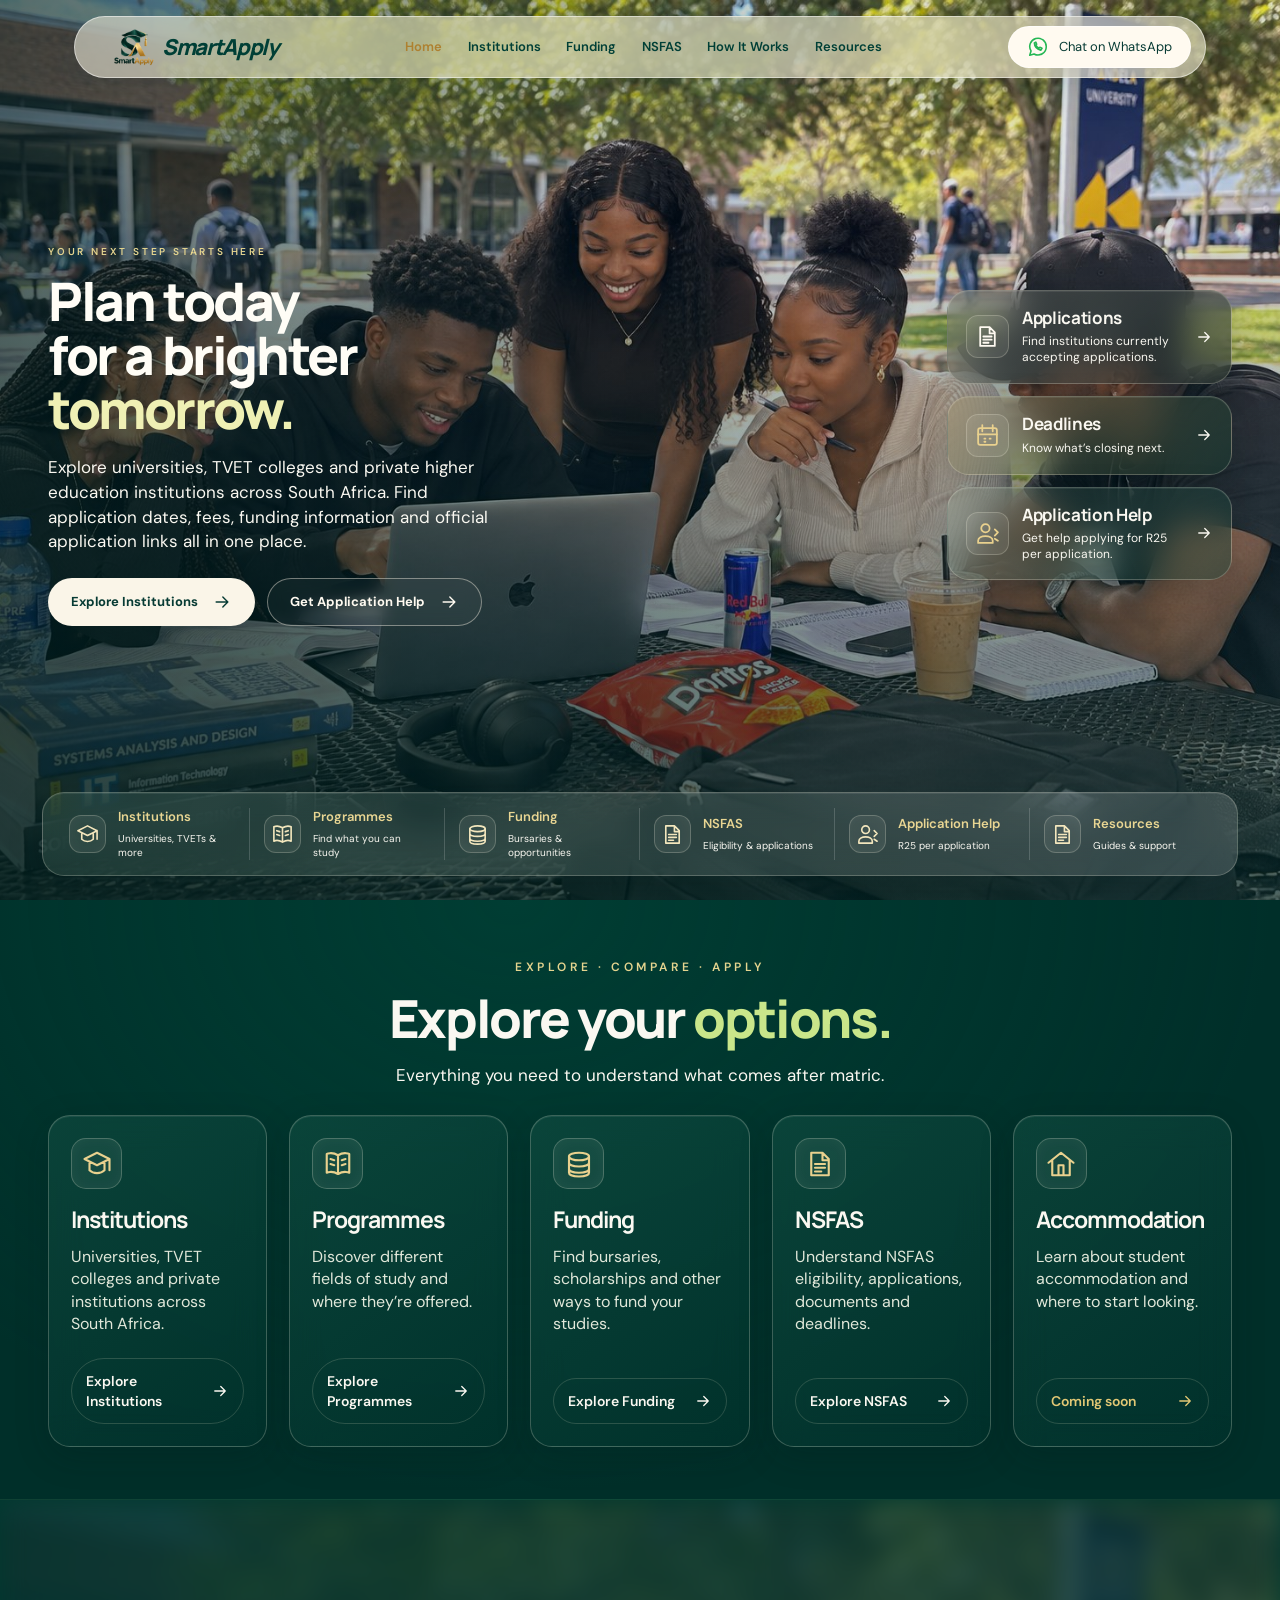
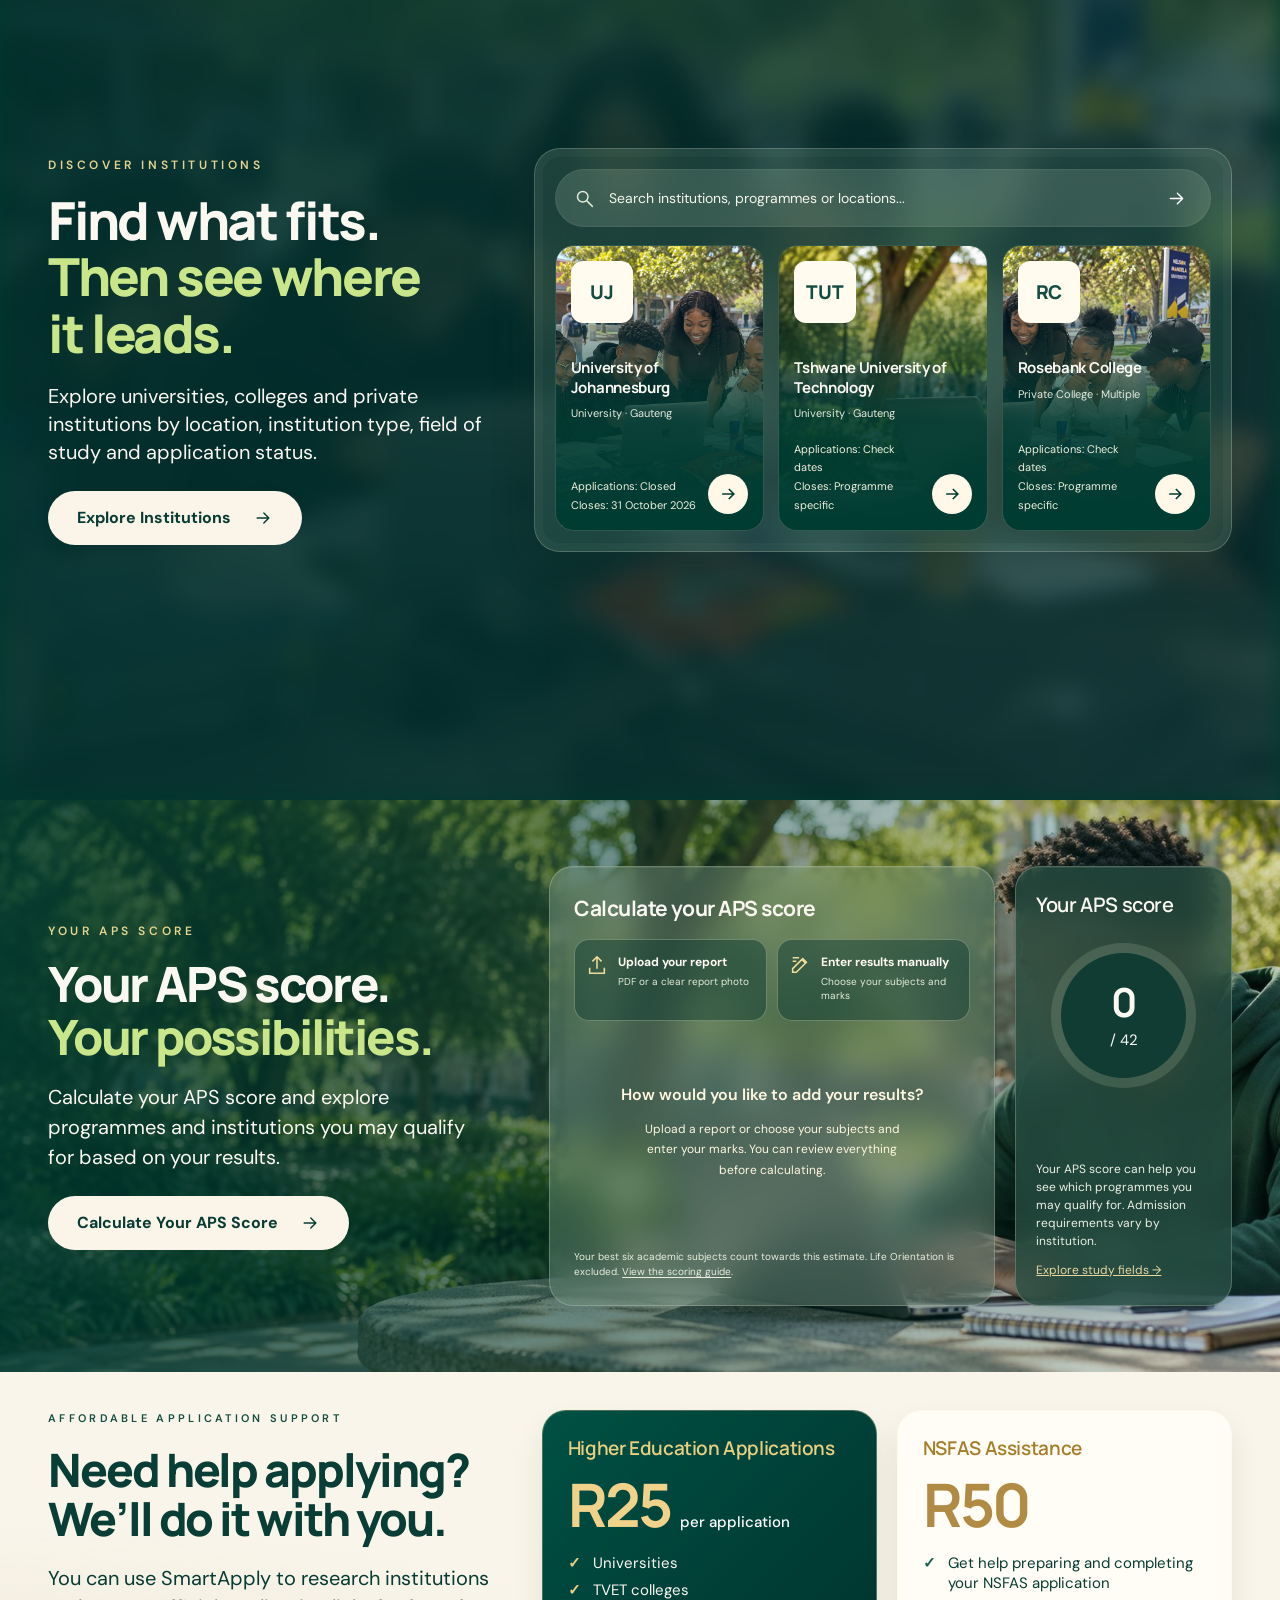
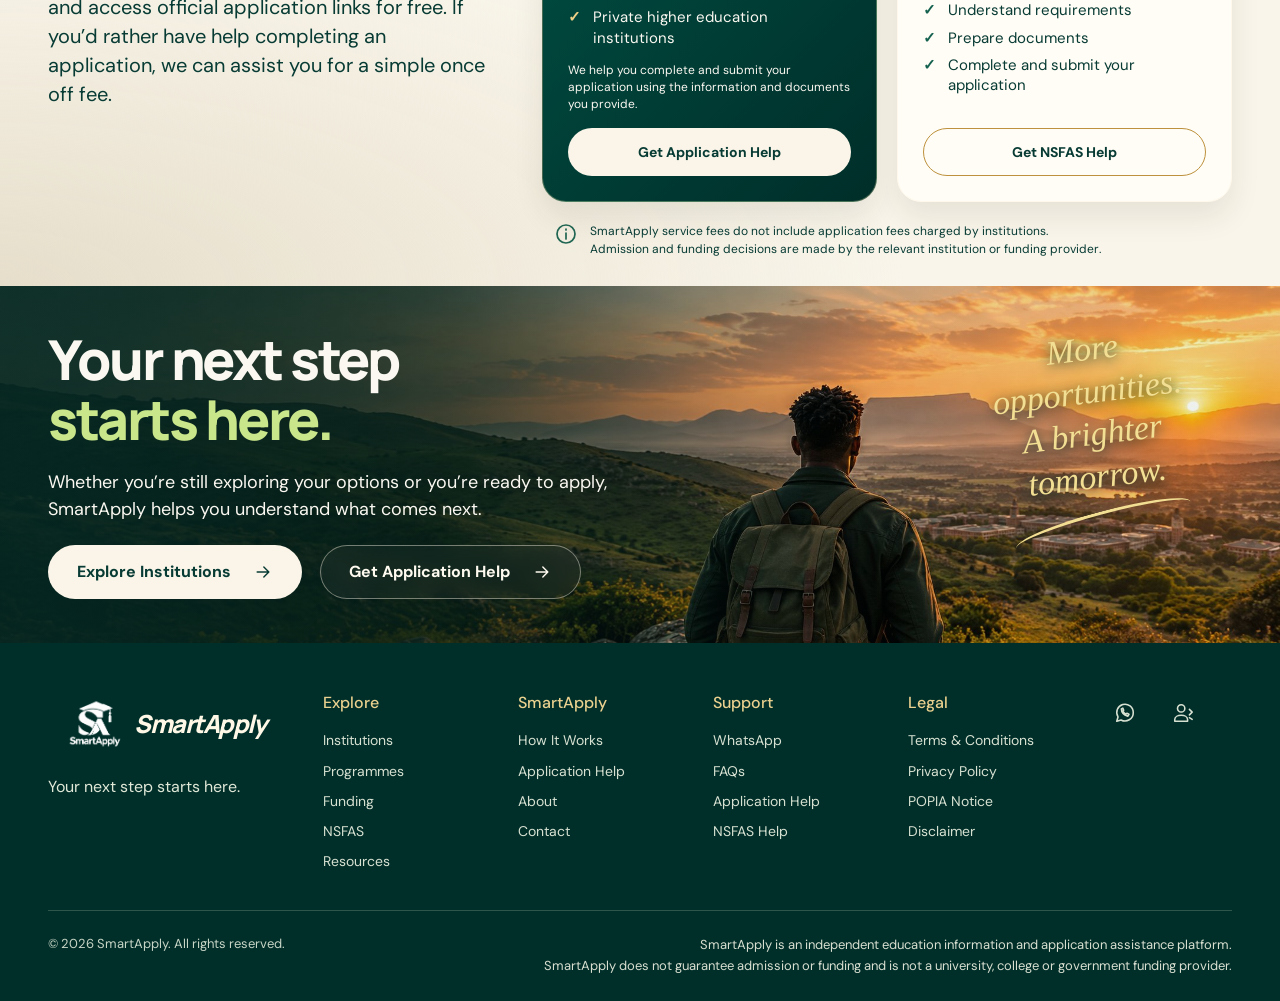
==== commit 952ebb63: "feat: add report reader functionality and resource page - Implemented report parsing in `report-read" ====
--- a/index.html
+++ b/index.html
@@ -1,1103 +1,20 @@
 <!DOCTYPE html>
-<html lang="en">
-<head>
-<meta charset="UTF-8">
-<meta name="viewport" content="width=device-width, initial-scale=1.0">
-<title>SmartApply, Your application. Your future. Made simple.</title>
-<link rel="icon" href="images/Favicon.png" type="image/x-icon">
-<link rel="preconnect" href="https://fonts.googleapis.com">
-<link rel="preconnect" href="https://fonts.gstatic.com" crossorigin>
-<link href="https://fonts.googleapis.com/css2?family=Space+Grotesk:wght@400;500;600;700&family=Inter:wght@400;500;600;700;800&family=IBM+Plex+Mono:wght@400;500;600&display=swap" rel="stylesheet">
-<style>
-  :root{
-    --champagne:#F8E7C9;
-    --champagne-deep:#F0D9A8;
-    --emerald:#013E3B;
-    --emerald-light:#0B5A54;
-    --soft-white:#FDFBF6;
-    --gold:#C9A24B;
-    --ink:#0B211F;
-    --line: rgba(1,62,59,0.16);
-    --max-w: 1180px;
-    --radius: 22px;
-  }
-
-  *{ box-sizing:border-box; margin:0; padding:0; }
-  html{ scroll-behavior:smooth; }
-  body{
-    font-family:'Inter', sans-serif;
-    color:var(--ink);
-    background:var(--soft-white);
-    -webkit-font-smoothing:antialiased;
-    overflow-x:hidden;
-  }
-  img,svg{ display:block; max-width:100%; }
-  a{ color:inherit; text-decoration:none; }
-  ul{ list-style:none; }
-  button{ font-family:inherit; cursor:pointer; }
-
-  .wrap{ max-width:var(--max-w); margin:0 auto; padding:0 24px; }
-
-  h1,h2,h3,.display{
-    font-family:'Space Grotesk', sans-serif;
-    letter-spacing:-0.02em;
-    line-height:1.03;
-    font-weight:700;
-  }
-
-  .eyebrow{
-    font-family:'IBM Plex Mono', monospace;
-    font-size:0.72rem;
-    letter-spacing:0.14em;
-    text-transform:uppercase;
-    color:var(--emerald);
-    opacity:0.7;
-    display:inline-flex;
-    align-items:center;
-    gap:8px;
-  }
-  .eyebrow::before{
-    content:"";
-    width:6px; height:6px;
-    background:var(--gold);
-    border-radius:50%;
-    display:inline-block;
-  }
-
-  .btn{
-    display:inline-flex;
-    align-items:center;
-    gap:10px;
-    padding:16px 28px;
-    border-radius:100px;
-    font-weight:600;
-    font-size:0.98rem;
-    border:none;
-    transition:transform .25s ease, box-shadow .25s ease, background .25s ease;
-    white-space:nowrap;
-  }
-  .btn:active{ transform:scale(0.97); }
-  .btn-primary{
-    background:var(--emerald);
-    color:var(--champagne);
-    box-shadow:0 10px 26px -10px rgba(1,62,59,0.55);
-  }
-  .btn-primary:hover{ background:var(--emerald-light); box-shadow:0 14px 30px -10px rgba(1,62,59,0.6); transform:translateY(-2px); }
-  .hero .btn-primary{
-    background:var(--champagne);
-    color:var(--emerald);
-    box-shadow:0 14px 30px -14px rgba(248,231,201,0.8);
-  }
-  .hero .btn-primary:hover{
-    background:#f2dca3;
-    box-shadow:0 18px 32px -16px rgba(248,231,201,0.9);
-  }
-  .btn-outline{
-    background:transparent;
-    color:var(--emerald);
-    border:1.5px solid var(--emerald);
-  }
-  .btn-outline:hover{ background:rgba(1,62,59,0.06); transform:translateY(-2px); }
-  .hero .btn-outline{
-    background:transparent;
-    color:var(--champagne);
-    border:1.5px solid var(--champagne);
-    box-shadow:none;
-  }
-  .hero .btn-outline:hover{
-    background:rgba(248,231,201,0.08);
-    border-color:#f2dca3;
-    box-shadow:0 12px 26px -18px rgba(248,231,201,0.9);
-  }
-  .btn-light{
-    background:var(--champagne);
-    color:var(--emerald);
-  }
-  .btn-light:hover{ background:var(--soft-white); transform:translateY(-2px); }
-  .btn svg{ width:17px; height:17px; }
-
-  /* ---------- NAV ---------- */
-  header{
-    position:sticky; top:0; z-index:100;
-    background:rgba(248,231,201,0.86);
-    backdrop-filter:blur(14px);
-    border-bottom:1px solid var(--line);
-  }
-  nav.wrap{
-    display:flex; align-items:center; justify-content:space-between;
-    height:76px;
-  }
-  .logo{
-    font-family:'Space Grotesk', sans-serif;
-    font-weight:700;
-    font-size:1.3rem;
-    color:var(--emerald);
-    display:flex; align-items:center; gap:8px;
-  }
-  .logo img {
-    height:42px;
-    width:auto;
-    display:block;
-  }
-  .logo .dot{ width:9px; height:9px; background:var(--gold); border-radius:50%; }
-  .nav-links{ display:flex; align-items:center; gap:36px; }
-  .nav-links a{
-    font-size:0.95rem; font-weight:500; color:var(--emerald);
-    position:relative; padding:4px 0;
-  }
-  .nav-links a::after{
-    content:""; position:absolute; left:0; bottom:-2px;
-    width:0%; height:2px; background:var(--gold);
-    transition:width .25s ease;
-  }
-  .nav-links a:hover::after,.nav-links a.active::after{ width:100%; background:var(--gold); }
-  .nav-cta{ display:flex; align-items:center; gap:18px; }
-  .burger{ display:none; background:none; border:none; }
-  .burger svg{ width:26px; height:26px; color:var(--emerald); }
-
-  @media (max-width:900px){
-    .nav-links{
-      display:none;
-      position:absolute;
-      top:76px;
-      left:16px;
-      right:16px;
-      flex-direction:column;
-      align-items:flex-start;
-      gap:18px;
-      background:rgba(248,231,201,0.98);
-      border:1px solid var(--line);
-      border-radius:18px;
-      padding:18px 20px;
-      box-shadow:0 18px 38px -18px rgba(1,62,59,0.35);
-      z-index:20;
-    }
-    .nav-links.open{ display:flex; }
-    .burger{ display:block; }
-    .nav-cta .btn-outline{ display:none; }
-  }
-
-  /* ---------- HERO ---------- */
-  .hero{
-    background:
-      linear-gradient(rgba(0, 0, 0, 0.46), rgba(0, 0, 0, 0.46)),
-      url('images/bg1.png') center/cover no-repeat;
-    position:relative;
-    overflow:hidden;
-    padding:88px 0 60px;
-  }
-  .hero .wrap{
-    display:grid;
-    grid-template-columns:1.05fr 0.95fr;
-    gap:56px;
-    align-items:center;
-  }
-  .hero h1{
-    font-size:clamp(2.6rem, 5.6vw, 4.5rem);
-    color:var(--champagne);
-    margin-top:18px;
-  }
-  .hero h1 .accent{ color:var(--gold); font-style:italic; font-family:'Space Grotesk',sans-serif; }
-  .hero p.lede{
-    margin-top:22px;
-    font-size:1.14rem;
-    max-width:480px;
-    color:var(--champagne);
-    line-height:1.6;
-  }
-  .hero-actions{ display:flex; gap:16px; margin-top:34px; flex-wrap:wrap; }
-
-  .hero-visual{
-    position:relative;
-    display:flex; align-items:center; justify-content:center;
-  }
-  .boarding-pass{
-    position:relative;
-    background:var(--emerald);
-    border-radius:26px;
-    width:100%;
-    max-width:400px;
-    padding:30px 28px 34px;
-    color:var(--champagne);
-    box-shadow:0 30px 60px -20px rgba(1,62,59,0.5);
-    transform:rotate(3deg);
-  }
-  .boarding-pass::before,
-  .boarding-pass::after{
-    content:"";
-    position:absolute;
-    width:34px; height:34px;
-    background:var(--soft-white);
-    border-radius:50%;
-    top:50%;
-    transform:translateY(-50%);
-  }
-  .boarding-pass::before{ left:-17px; }
-  .boarding-pass::after{ right:-17px; }
-  .bp-row{ display:flex; justify-content:space-between; align-items:flex-start; }
-  .bp-label{ font-family:'IBM Plex Mono',monospace; font-size:0.66rem; letter-spacing:0.12em; text-transform:uppercase; opacity:0.65; }
-  .bp-name{ font-family:'Space Grotesk',sans-serif; font-weight:700; font-size:1.5rem; margin-top:4px; }
-  .bp-divider{
-    margin:22px 0;
-    border-top:1.5px dashed rgba(248,231,201,0.35);
-  }
-  .bp-grid{ display:grid; grid-template-columns:1fr 1fr; gap:18px 10px; }
-  .bp-grid div .bp-label{ margin-bottom:4px; }
-  .bp-grid div .bp-val{ font-family:'IBM Plex Mono',monospace; font-size:0.95rem; font-weight:500; }
-  .bp-status{
-    margin-top:24px;
-    display:inline-flex; align-items:center; gap:8px;
-    background:rgba(248,231,201,0.14);
-    padding:8px 14px;
-    border-radius:100px;
-    font-family:'IBM Plex Mono',monospace;
-    font-size:0.72rem; letter-spacing:0.08em; text-transform:uppercase;
-  }
-  .bp-status .pulse{ width:7px; height:7px; border-radius:50%; background:#8FE3B0; animation:pulse 1.8s infinite; }
-  @keyframes pulse{ 0%,100%{ opacity:1; } 50%{ opacity:0.3; } }
-
-  .chip-float{
-    position:absolute;
-    background:var(--soft-white);
-    border-radius:16px;
-    padding:12px 16px;
-    box-shadow:0 16px 34px -14px rgba(1,62,59,0.35);
-    display:flex; align-items:center; gap:10px;
-    font-size:0.85rem; font-weight:600; color:var(--emerald);
-  }
-  .chip-1{ top:-6%; right:-6%; animation:float1 5s ease-in-out infinite; }
-  .chip-2{ bottom:2%; left:-10%; animation:float2 6s ease-in-out infinite; }
-  @keyframes float1{ 0%,100%{ transform:translateY(0);} 50%{ transform:translateY(-10px);} }
-  @keyframes float2{ 0%,100%{ transform:translateY(0);} 50%{ transform:translateY(10px);} }
-  .chip-dot{ width:22px; height:22px; border-radius:50%; background:#25D366; display:flex; align-items:center; justify-content:center; }
-  .chip-dot svg{ width:13px; height:13px; fill:white; }
-
-  @media (max-width:900px){
-    .hero .wrap{ grid-template-columns:1fr; }
-    .hero-visual{ margin-top:20px; }
-    .boarding-pass{ transform:rotate(0); max-width:340px; }
-  }
-
-  /* ---------- TRUST STRIP ---------- */
-  .trust-strip{
-    background:var(--emerald);
-    padding:20px 0;
-    overflow:hidden;
-  }
-  .trust-track{
-    display:flex;
-    gap:60px;
-    white-space:nowrap;
-    animation:scroll 22s linear infinite;
-    width:max-content;
-  }
-  .trust-track span{
-    font-family:'IBM Plex Mono', monospace;
-    font-size:0.82rem;
-    letter-spacing:0.16em;
-    color:var(--champagne);
-    opacity:0.85;
-    display:flex; align-items:center; gap:14px;
-  }
-  .trust-track span::after{ content:"◆"; color:var(--gold); font-size:0.6rem; margin-left:14px; }
-  @keyframes scroll{ 0%{ transform:translateX(0); } 100%{ transform:translateX(-50%); } }
-
-  /* ---------- SECTION GENERIC ---------- */
-  section{ padding:100px 0; }
-  .section-soft{ background:var(--soft-white); }
-  .section-champagne{ background:var(--champagne); }
-  .section-emerald{ background:var(--emerald); color:var(--champagne); }
-
-  .section-head{ max-width:640px; margin-bottom:56px; }
-  .section-head h2{
-    font-size:clamp(1.9rem, 3.6vw, 2.7rem);
-    margin-top:14px;
-    color:var(--emerald);
-  }
-  .section-emerald .section-head h2{ color:var(--champagne); }
-  .section-head p{
-    margin-top:16px;
-    font-size:1.06rem;
-    color:rgba(11,33,31,0.72);
-    line-height:1.6;
-  }
-  .section-emerald .section-head p{ color:rgba(248,231,201,0.78); }
-  .section-emerald .eyebrow{ color:var(--champagne); }
-
-  .link-arrow{
-    display:inline-flex; align-items:center; gap:8px;
-    font-weight:600; color:var(--emerald);
-    margin-top:18px;
-    border-bottom:1.5px solid transparent;
-    transition:border-color .2s ease, gap .2s ease;
-  }
-  .link-arrow:hover{ border-color:var(--emerald); gap:12px; }
-  .section-emerald .link-arrow{ color:var(--champagne); }
-  .section-emerald .link-arrow:hover{ border-color:var(--champagne); }
-
-  /* ---------- INTRO ---------- */
-  .intro-grid{ display:grid; grid-template-columns:1fr 1fr; gap:60px; align-items:start; }
-  @media (max-width:800px){ .intro-grid{ grid-template-columns:1fr; gap:24px; } }
-
-  /* ---------- HOW IT WORKS ---------- */
-  .process-rail{
-    display:grid;
-    grid-template-columns:repeat(5,minmax(0,1fr));
-    gap:28px;
-    margin-top:10px;
-  }
-  @media (max-width:1050px){ .process-rail{ grid-template-columns:repeat(3,minmax(0,1fr)); } }
-  @media (max-width:700px){ .process-rail{ grid-template-columns:1fr; } }
-  .process-card{
-    background:var(--soft-white);
-    border-radius:var(--radius);
-    padding:34px 28px;
-    border:1px solid var(--line);
-    position:relative;
-  }
-  .process-num{
-    font-family:'IBM Plex Mono',monospace;
-    font-size:0.8rem;
-    color:var(--gold);
-    letter-spacing:0.1em;
-  }
-  .process-card h3{
-    font-size:1.5rem;
-    margin-top:14px;
-    color:var(--emerald);
-  }
-  .process-card p{ margin-top:10px; color:rgba(11,33,31,0.7); line-height:1.55; font-size:0.98rem; }
-  .process-rail-line{
-    display:none;
-  }
-  @media (max-width:860px){ .process-rail{ grid-template-columns:1fr; } }
-
-  /* ---------- UNIVERSITY/COLLEGE ---------- */
-  .path-grid{
-    display:grid;
-    grid-template-columns:1fr 1fr;
-    gap:28px;
-  }
-  .path-card{
-    border-radius:28px;
-    padding:44px 34px;
-    min-height:320px;
-    display:flex; flex-direction:column; justify-content:space-between;
-    position:relative;
-    overflow:hidden;
-    transition:transform .3s ease;
-  }
-  .path-card:hover{ transform:translateY(-6px); }
-  .path-card.university{ background:var(--emerald); color:var(--champagne); }
-  .path-card.college{ background:var(--gold); color:var(--emerald); }
-  .path-tag{
-    font-family:'IBM Plex Mono',monospace;
-    font-size:0.72rem; letter-spacing:0.14em; text-transform:uppercase;
-    opacity:0.75;
-  }
-  .path-card h3{ font-size:2rem; margin-top:14px; }
-  .path-card p{ margin-top:12px; max-width:280px; line-height:1.55; opacity:0.9; font-size:0.98rem; }
-  .path-card .link-arrow{ color:inherit; }
-  .path-card .link-arrow:hover{ border-color:currentColor; }
-  .path-glyph{
-    position:absolute; right:-30px; bottom:-40px;
-    font-family:'Space Grotesk',sans-serif;
-    font-size:9rem; font-weight:700;
-    opacity:0.08;
-  }
-  @media (max-width:800px){ .path-grid{ grid-template-columns:1fr; } }
-
-  /* ---------- WHY ---------- */
-  .why-grid{
-    display:grid;
-    grid-template-columns:repeat(4,1fr);
-    gap:24px;
-  }
-  .why-card{ padding:8px 4px; }
-  .why-icon{
-    width:52px; height:52px;
-    border-radius:14px;
-    background:var(--champagne);
-    display:flex; align-items:center; justify-content:center;
-    margin-bottom:18px;
-  }
-  .why-icon svg{ width:24px; height:24px; color:var(--emerald); }
-  .why-card .tag{ font-family:'IBM Plex Mono',monospace; font-size:0.72rem; letter-spacing:0.1em; text-transform:uppercase; color:var(--gold); }
-  .why-card h3{ font-size:1.2rem; margin-top:8px; color:var(--emerald); font-family:'Space Grotesk',sans-serif; }
-  .why-card p{ margin-top:8px; font-size:0.94rem; line-height:1.55; color:rgba(11,33,31,0.7); }
-  @media (max-width:900px){ .why-grid{ grid-template-columns:1fr 1fr; } }
-  @media (max-width:560px){ .why-grid{ grid-template-columns:1fr; } }
-
-  /* ---------- DIRECTORY (ticket cards) ---------- */
-  .ticket-row{
-    display:grid;
-    grid-template-columns:repeat(3,1fr);
-    gap:26px;
-  }
-  .ticket{
-    background:var(--soft-white);
-    border-radius:20px;
-    border:1px solid var(--line);
-    padding:26px 24px 22px;
-    position:relative;
-  }
-  .ticket-kind{
-    font-family:'IBM Plex Mono',monospace;
-    font-size:0.68rem; letter-spacing:0.12em; text-transform:uppercase;
-    color:var(--gold); font-weight:600;
-  }
-  .ticket h3{
-    font-family:'Space Grotesk',sans-serif;
-    font-size:1.25rem;
-    margin-top:10px;
-    color:var(--emerald);
-  }
-  .ticket-perf{
-    margin:20px 0;
-    border-top:1.5px dashed var(--line);
-    position:relative;
-  }
-  .ticket-perf::before, .ticket-perf::after{
-    content:""; position:absolute; top:-9px;
-    width:18px; height:18px; background:var(--champagne);
-    border-radius:50%;
-  }
-  .ticket-perf::before{ left:-24px; }
-  .ticket-perf::after{ right:-24px; }
-  .ticket-meta{ display:flex; justify-content:space-between; }
-  .ticket-meta div .lbl{ font-family:'IBM Plex Mono',monospace; font-size:0.66rem; text-transform:uppercase; opacity:0.55; }
-  .ticket-meta div .val{ font-family:'IBM Plex Mono',monospace; font-size:0.92rem; font-weight:600; color:var(--emerald); margin-top:4px; }
-  @media (max-width:900px){ .ticket-row{ grid-template-columns:1fr 1fr; } }
-  @media (max-width:600px){ .ticket-row{ grid-template-columns:1fr; } }
-
-  .directory-cta{ text-align:center; margin-top:48px; }
-
-  /* ---------- PRICING ---------- */
-  .price-row{
-    display:grid;
-    grid-template-columns:repeat(3,1fr);
-    gap:26px;
-  }
-  .price-card{
-    background:var(--soft-white);
-    border:1px solid var(--line);
-    border-radius:24px;
-    padding:34px 28px;
-    display:flex; flex-direction:column;
-    transition:transform .3s ease, box-shadow .3s ease;
-  }
-  .price-card:hover{ transform:translateY(-6px); box-shadow:0 24px 44px -22px rgba(1,62,59,0.3); }
-  .price-card.featured{ background:var(--emerald); color:var(--champagne); border-color:var(--emerald); }
-  .price-tag{ font-family:'IBM Plex Mono',monospace; font-size:0.72rem; letter-spacing:0.12em; text-transform:uppercase; opacity:0.7; }
-  .price-amt{ font-family:'Space Grotesk',sans-serif; font-size:2.6rem; font-weight:700; margin-top:10px; color:var(--emerald); }
-  .price-card.featured .price-amt{ color:var(--champagne); }
-  .price-card p.desc{ margin-top:10px; font-size:0.95rem; line-height:1.5; opacity:0.75; flex-grow:1; }
-  .price-card .btn{ margin-top:24px; width:100%; justify-content:center; }
-  @media (max-width:900px){ .price-row{ grid-template-columns:1fr; } }
-
-  .fee-note{
-    margin-top:32px;
-    font-size:0.86rem;
-    color:rgba(11,33,31,0.55);
-    max-width:560px;
-  }
-
-  /* ---------- TESTIMONIALS ---------- */
-  .proof-grid{
-    display:grid;
-    grid-template-columns:1.1fr 1fr;
-    gap:48px;
-    align-items:center;
-  }
-  .quote-card{
-    background:var(--emerald);
-    color:var(--champagne);
-    border-radius:26px;
-    padding:40px 36px;
-    position:relative;
-  }
-  .quote-mark{
-    font-family:'Space Grotesk',sans-serif;
-    font-size:3.5rem; color:var(--gold); line-height:0.6;
-    display:block; margin-bottom:14px;
-  }
-  .quote-card p.qtext{ font-size:1.2rem; line-height:1.55; font-family:'Space Grotesk',sans-serif; font-weight:500; }
-  .quote-attr{ margin-top:22px; font-family:'IBM Plex Mono',monospace; font-size:0.82rem; opacity:0.75; }
-
-  .stat-list{ display:flex; flex-direction:column; gap:26px; }
-  .stat-row{ display:flex; align-items:baseline; gap:16px; border-bottom:1px solid var(--line); padding-bottom:20px; }
-  .stat-num{ font-family:'Space Grotesk',sans-serif; font-size:2.4rem; font-weight:700; color:var(--emerald); }
-  .stat-label{ font-family:'IBM Plex Mono',monospace; font-size:0.78rem; letter-spacing:0.08em; text-transform:uppercase; color:rgba(11,33,31,0.6); }
-  @media (max-width:800px){ .proof-grid{ grid-template-columns:1fr; } }
-
-  /* ---------- FAQ ---------- */
-  .faq-list{ max-width:760px; }
-  .faq-item{
-    border-bottom:1px solid var(--line);
-  }
-  .faq-q{
-    width:100%;
-    display:flex; align-items:center; justify-content:space-between;
-    padding:24px 0;
-    background:none; border:none;
-    font-family:'Space Grotesk',sans-serif;
-    font-size:1.08rem; font-weight:600;
-    color:var(--emerald);
-    text-align:left;
-  }
-  .faq-q .plus{
-    font-size:1.4rem; font-weight:400; transition:transform .3s ease; flex-shrink:0; margin-left:20px; color:var(--gold);
-  }
-  .faq-item.open .faq-q .plus{ transform:rotate(45deg); }
-  .faq-a{
-    max-height:0; overflow:hidden;
-    transition:max-height .35s ease, padding .35s ease;
-  }
-  .faq-a p{ padding-bottom:24px; color:rgba(11,33,31,0.72); line-height:1.6; max-width:640px; }
-  .faq-item.open .faq-a{ max-height:200px; }
-
-  /* ---------- FINAL CTA ---------- */
-  .final-cta{
-    text-align:center;
-    padding:110px 0;
-  }
-  .final-cta h2{
-    font-size:clamp(2.1rem,4.6vw,3.4rem);
-    color:var(--champagne);
-    max-width:680px;
-    margin:0 auto;
-  }
-  .final-cta p{
-    margin:20px auto 0;
-    max-width:480px;
-    color:rgba(248,231,201,0.8);
-    font-size:1.08rem;
-  }
-  .final-cta .btn{ margin-top:34px; }
-  .final-cta .sub{
-    margin-top:16px;
-    font-family:'IBM Plex Mono',monospace;
-    font-size:0.8rem;
-    color:rgba(248,231,201,0.7);
-    letter-spacing:0.04em;
-  }
-
-  /* ---------- FOOTER ---------- */
-  footer{ background:var(--ink); color:var(--champagne); padding:70px 0 30px; }
-  .footer-top{
-    display:grid;
-    grid-template-columns:1.4fr 1fr 1fr 1fr;
-    gap:40px;
-    padding-bottom:50px;
-    border-bottom:1px solid rgba(248,231,201,0.14);
-  }
-  .footer-top .logo{ color:var(--champagne); }
-  .footer-top p{ margin-top:14px; color:rgba(248,231,201,0.6); font-size:0.92rem; max-width:260px; line-height:1.5; }
-  .footer-col h4{
-    font-family:'IBM Plex Mono',monospace;
-    font-size:0.72rem; letter-spacing:0.12em; text-transform:uppercase;
-    color:var(--gold); margin-bottom:16px;
-  }
-  .footer-col ul{ display:flex; flex-direction:column; gap:12px; }
-  .footer-col a{ font-size:0.92rem; color:rgba(248,231,201,0.8); transition:color .2s; }
-  .footer-col a:hover{ color:var(--gold); }
-  .footer-bottom{
-    display:flex; justify-content:space-between; align-items:center;
-    padding-top:26px;
-    font-size:0.82rem;
-    color:rgba(248,231,201,0.45);
-    flex-wrap:wrap; gap:12px;
-  }
-  @media (max-width:800px){
-    .footer-top{ grid-template-columns:1fr 1fr; }
-  }
-  @media (max-width:500px){
-    .footer-top{ grid-template-columns:1fr; }
-  }
-
-  /* reduced motion */
-  @media (prefers-reduced-motion: reduce){
-    *{ animation:none !important; transition:none !important; }
-  }
-
-  :focus-visible{
-    outline:2.5px solid var(--gold);
-    outline-offset:3px;
-  }
-</style>
-</head>
-<body>
-
-<header>
-  <nav class="wrap">
-    <a href="index.html" class="logo" aria-label="SmartApply home"><img src="images/Logo.png" alt="SmartApply logo"></a>
-    <div class="nav-links">
-      <a href="index.html" class="active">Home</a>
-      <a href="institutions.html">Institutions</a>
-      <a href="documents.html">Documents</a>
-      <a href="howitworks.html">How It Works</a>
-    </div>
-    <div class="nav-cta">
-      <a href="https://wa.me/27608235783?text=Hi%20SmartApply%2C%20I%27d%20like%20to%20start%20my%20application" class="btn btn-outline whatsapp-cta">Chat on WhatsApp</a>
-      <button class="burger" aria-label="Open menu">
-        <svg viewBox="0 0 24 24" fill="none" stroke="currentColor" stroke-width="2"><line x1="3" y1="6" x2="21" y2="6"/><line x1="3" y1="12" x2="21" y2="12"/><line x1="3" y1="18" x2="21" y2="18"/></svg>
-      </button>
-    </div>
-  </nav>
-</header>
-
-<section class="hero" id="home">
-  <div class="wrap">
-    <div class="hero-copy">
-      <span class="eyebrow">Explore. Prepare. Apply.</span>
-      <h1>Your Future Starts With Knowing Your Options</h1>
-      <p class="lede">Finding and applying to a university or college after matric can be confusing. SmartApply brings important application information together in one place, helping you discover institutions, understand what you need, prepare your documents and find where to apply.</p>
-      <div class="hero-actions">
-        <a href="https://wa.me/27608235783?text=Hi%20SmartApply%2C%20I%27d%20like%20to%20start%20my%20application" class="btn btn-primary whatsapp-cta">
-          Get Application Help
-        </a>
-        <a href="institutions.html" class="btn btn-outline">Explore Institutions</a>
-      </div>
-    </div>
-    <div class="hero-visual">
-      <div class="boarding-pass">
-        <div class="bp-row">
-          <div>
-            <div class="bp-label">Applicant</div>
-            <div class="bp-name">Lindiwe M.</div>
-          </div>
-          <div style="text-align:right">
-            <div class="bp-label">Status</div>
-            <div class="bp-name" style="font-size:1.1rem">Ready</div>
-          </div>
-        </div>
-        <div class="bp-divider"></div>
-        <div class="bp-grid">
-          <div><div class="bp-label">Destination</div><div class="bp-val">B.Com, UJ</div></div>
-          <div><div class="bp-label">Closing Date</div><div class="bp-val">30 Sep</div></div>
-          <div><div class="bp-label">Assistance</div><div class="bp-val">Standard</div></div>
-          <div><div class="bp-label">Channel</div><div class="bp-val">WhatsApp</div></div>
-        </div>
-        <div class="bp-status"><span class="pulse"></span>Information first. Assistance when you need it.</div>
-      </div>
-      <div class="chip-float chip-1">
-        <div class="chip-dot">
-          <svg viewBox="0 0 24 24"><path d="M12 2C6.48 2 2 6.48 2 12c0 1.85.5 3.58 1.37 5.07L2 22l5.07-1.33A9.94 9.94 0 0012 22c5.52 0 10-4.48 10-10S17.52 2 12 2z"/></svg>
-        </div>
-        Application submitted
-      </div>
-      <div class="chip-float chip-2">30+ institutions</div>
-    </div>
-  </div>
-</section>
-
-<div class="trust-strip">
-  <div class="trust-track" id="trustTrack">
-    <span>Universities</span>
-    <span>TVET Colleges</span>
-    <span>Private Colleges</span>
-    <span>Application Information</span>
-    <span>Universities</span>
-    <span>TVET Colleges</span>
-    <span>Private Colleges</span>
-    <span>Application Information</span>
-  </div>
+<html lang="en-ZA"><head><meta charset="UTF-8"><meta name="viewport" content="width=device-width,initial-scale=1"><title>SmartApply SA | Institutions, APS, Funding &amp; Application Help</title><meta name="description" content="Explore South African universities, TVET colleges and private institutions. Find application deadlines, calculate your APS, explore NSFAS and funding, and get application help."><meta name="theme-color" content="#003f36"><link rel="icon" href="images/Favicon.png" type="image/png"><link rel="canonical" href="https://www.smartapply.co.za/"><link rel="preconnect" href="https://fonts.googleapis.com"><link rel="preconnect" href="https://fonts.gstatic.com" crossorigin><link rel="preload" href="images/campus-hero.jpg" as="image" fetchpriority="high"><link rel="stylesheet" href="design-system.css"><link rel="stylesheet" href="homepage.css"></head>
+<body class="landing-page"><a class="skip-link" href="#main-content">Skip to content</a><header><nav class="wrap" aria-label="Main navigation"><a href="index.html" class="logo" aria-label="SmartApply home"><img src="images/Logo.png" width="216" height="72" alt="SmartApply SA"><span class="brand-name">SmartApply</span></a><div class="nav-links"><a href="index.html" class="active" aria-current="page">Home</a><a href="institutions.html">Institutions</a><a href="funding.html">Funding</a><a href="nsfas.html">NSFAS</a><a href="howitworks.html">How It Works</a><a href="resources.html">Resources</a></div><div class="nav-actions"><a class="btn" href="https://wa.me/27608235783" target="_blank" rel="noopener"><span class="wa-icon"><svg viewBox="0 0 24 24" fill="none" stroke="currentColor" stroke-width="1.7" stroke-linecap="round" stroke-linejoin="round" aria-hidden="true"><path d="M21 11.6a9 9 0 0 1-13.3 8L3 21l1.4-4.7A9 9 0 1 1 21 11.6Z"/><path d="M8 7.5c.2 4 3 6.8 7 8l1.4-2.1-2.4-1.2-1 1c-1.5-.7-2.7-1.9-3.3-3.4l.9-.8-1-2.3Z"/></svg></span>Chat on WhatsApp</a><button class="menu" type="button" aria-label="Open menu" aria-expanded="false"><svg viewBox="0 0 24 24" fill="none" stroke="currentColor" stroke-width="2" aria-hidden="true"><path d="M4 6h16M4 12h16M4 18h16"/></svg></button></div></nav></header>
+<main id="main-content">
+<section class="sa-hero" aria-labelledby="hero-heading"><div class="sa-container sa-hero-main"><div class="sa-hero-copy"><span class="sa-eyebrow">Your next step starts here</span><h1 id="hero-heading">Plan today<br>for a brighter<br><span class="accent">tomorrow.</span></h1><p class="sa-copy">Explore universities, TVET colleges and private higher education institutions across South Africa. Find application dates, fees, funding information and official application links all in one place.</p><div class="sa-actions"><a class="sa-button" href="institutions.html">Explore Institutions<svg viewBox="0 0 24 24" fill="none" stroke="currentColor" stroke-width="1.7" stroke-linecap="round" stroke-linejoin="round" aria-hidden="true"><path d="M5 12h14m-6-6 6 6-6 6"/></svg></a><a class="sa-button sa-button-outline" href="#assistance">Get Application Help<svg viewBox="0 0 24 24" fill="none" stroke="currentColor" stroke-width="1.7" stroke-linecap="round" stroke-linejoin="round" aria-hidden="true"><path d="M5 12h14m-6-6 6 6-6 6"/></svg></a></div></div><div class="sa-shortcuts"><a class="sa-shortcut sa-glass" href="institutions.html?status=open"><span class="sa-line-icon"><svg viewBox="0 0 24 24" fill="none" stroke="currentColor" stroke-width="1.7" stroke-linecap="round" stroke-linejoin="round" aria-hidden="true"><path d="M14 3H5v18h14V8l-5-5Zm0 0v6h5M8 12h8m-8 3h8m-8 3h5"/></svg></span><div><h2>Applications</h2><p>Find institutions currently accepting applications.</p></div><svg viewBox="0 0 24 24" fill="none" stroke="currentColor" stroke-width="1.7" stroke-linecap="round" stroke-linejoin="round" aria-hidden="true"><path d="M5 12h14m-6-6 6 6-6 6"/></svg></a><a class="sa-shortcut sa-glass" href="institutions.html?sort=closing"><span class="sa-line-icon"><svg viewBox="0 0 24 24" fill="none" stroke="currentColor" stroke-width="1.7" stroke-linecap="round" stroke-linejoin="round" aria-hidden="true"><rect x="3" y="5" width="18" height="16" rx="2"/><path d="M7 2v6m10-6v6M3 11h18m-12 4h1m4 0h1m-6 3h1"/></svg></span><div><h2>Deadlines</h2><p>Know what’s closing next.</p></div><svg viewBox="0 0 24 24" fill="none" stroke="currentColor" stroke-width="1.7" stroke-linecap="round" stroke-linejoin="round" aria-hidden="true"><path d="M5 12h14m-6-6 6 6-6 6"/></svg></a><a class="sa-shortcut sa-glass" href="#assistance"><span class="sa-line-icon"><svg viewBox="0 0 24 24" fill="none" stroke="currentColor" stroke-width="1.7" stroke-linecap="round" stroke-linejoin="round" aria-hidden="true"><circle cx="10" cy="7" r="4"/><path d="M3 21v-2c0-6 14-6 14 0v2H3Zm16-13 3 3-3 3m0 3 3 2"/></svg></span><div><h2>Application Help</h2><p>Get help applying for R25 per application.</p></div><svg viewBox="0 0 24 24" fill="none" stroke="currentColor" stroke-width="1.7" stroke-linecap="round" stroke-linejoin="round" aria-hidden="true"><path d="M5 12h14m-6-6 6 6-6 6"/></svg></a></div></div><nav class="sa-quicknav sa-glass" aria-label="Explore SmartApply"><a href="institutions.html"><span class="sa-line-icon"><svg viewBox="0 0 24 24" fill="none" stroke="currentColor" stroke-width="1.7" stroke-linecap="round" stroke-linejoin="round" aria-hidden="true"><path d="m2 8 10-5 10 5-10 5L2 8Zm4 3v6c3 3 9 3 12 0v-6M22 8v9"/></svg></span><span><strong>Institutions</strong><small>Universities, TVETs & more</small></span></a><a href="programmes.html"><span class="sa-line-icon"><svg viewBox="0 0 24 24" fill="none" stroke="currentColor" stroke-width="1.7" stroke-linecap="round" stroke-linejoin="round" aria-hidden="true"><path d="M12 5C7 2 3 4 3 4v15s4-2 9 1c5-3 9-1 9-1V4s-4-2-9 1Zm0 0v15M6 8l3 1m-3 3 3 1m6-4 3-1m-3 5 3-1"/></svg></span><span><strong>Programmes</strong><small>Find what you can study</small></span></a><a href="funding.html"><span class="sa-line-icon"><svg viewBox="0 0 24 24" fill="none" stroke="currentColor" stroke-width="1.7" stroke-linecap="round" stroke-linejoin="round" aria-hidden="true"><ellipse cx="12" cy="6" rx="8" ry="3"/><path d="M4 6v5c0 4 16 4 16 0V6M4 11v5c0 4 16 4 16 0v-5M4 16v3c0 4 16 4 16 0v-3"/></svg></span><span><strong>Funding</strong><small>Bursaries & opportunities</small></span></a><a href="nsfas.html"><span class="sa-line-icon"><svg viewBox="0 0 24 24" fill="none" stroke="currentColor" stroke-width="1.7" stroke-linecap="round" stroke-linejoin="round" aria-hidden="true"><path d="M14 3H5v18h14V8l-5-5Zm0 0v6h5M8 12h8m-8 3h8m-8 3h5"/></svg></span><span><strong>NSFAS</strong><small>Eligibility & applications</small></span></a><a href="#assistance"><span class="sa-line-icon"><svg viewBox="0 0 24 24" fill="none" stroke="currentColor" stroke-width="1.7" stroke-linecap="round" stroke-linejoin="round" aria-hidden="true"><circle cx="10" cy="7" r="4"/><path d="M3 21v-2c0-6 14-6 14 0v2H3Zm16-13 3 3-3 3m0 3 3 2"/></svg></span><span><strong>Application Help</strong><small>R25 per application</small></span></a><a href="resources.html"><span class="sa-line-icon"><svg viewBox="0 0 24 24" fill="none" stroke="currentColor" stroke-width="1.7" stroke-linecap="round" stroke-linejoin="round" aria-hidden="true"><path d="M14 3H5v18h14V8l-5-5Zm0 0v6h5M8 12h8m-8 3h8m-8 3h5"/></svg></span><span><strong>Resources</strong><small>Guides & support</small></span></a></nav></section>
+<section class="sa-options" id="explore" aria-labelledby="explore-heading"><div class="sa-container"><div class="sa-section-heading"><span class="sa-eyebrow">Explore · Compare · Apply</span><h2 id="explore-heading">Explore your <span class="accent">options.</span></h2><p>Everything you need to understand what comes after matric.</p></div><div class="sa-option-grid"><article class="sa-option sa-glass"><span class="sa-line-icon"><svg viewBox="0 0 24 24" fill="none" stroke="currentColor" stroke-width="1.7" stroke-linecap="round" stroke-linejoin="round" aria-hidden="true"><path d="m2 8 10-5 10 5-10 5L2 8Zm4 3v6c3 3 9 3 12 0v-6M22 8v9"/></svg></span><h3>Institutions</h3><p>Universities, TVET colleges and private institutions across South Africa.</p><a class="sa-card-link" href="institutions.html">Explore Institutions<svg viewBox="0 0 24 24" fill="none" stroke="currentColor" stroke-width="1.7" stroke-linecap="round" stroke-linejoin="round" aria-hidden="true"><path d="M5 12h14m-6-6 6 6-6 6"/></svg></a></article><article class="sa-option sa-glass"><span class="sa-line-icon"><svg viewBox="0 0 24 24" fill="none" stroke="currentColor" stroke-width="1.7" stroke-linecap="round" stroke-linejoin="round" aria-hidden="true"><path d="M12 5C7 2 3 4 3 4v15s4-2 9 1c5-3 9-1 9-1V4s-4-2-9 1Zm0 0v15M6 8l3 1m-3 3 3 1m6-4 3-1m-3 5 3-1"/></svg></span><h3>Programmes</h3><p>Discover different fields of study and where they’re offered.</p><a class="sa-card-link" href="programmes.html">Explore Programmes<svg viewBox="0 0 24 24" fill="none" stroke="currentColor" stroke-width="1.7" stroke-linecap="round" stroke-linejoin="round" aria-hidden="true"><path d="M5 12h14m-6-6 6 6-6 6"/></svg></a></article><article class="sa-option sa-glass"><span class="sa-line-icon"><svg viewBox="0 0 24 24" fill="none" stroke="currentColor" stroke-width="1.7" stroke-linecap="round" stroke-linejoin="round" aria-hidden="true"><ellipse cx="12" cy="6" rx="8" ry="3"/><path d="M4 6v5c0 4 16 4 16 0V6M4 11v5c0 4 16 4 16 0v-5M4 16v3c0 4 16 4 16 0v-3"/></svg></span><h3>Funding</h3><p>Find bursaries, scholarships and other ways to fund your studies.</p><a class="sa-card-link" href="funding.html">Explore Funding<svg viewBox="0 0 24 24" fill="none" stroke="currentColor" stroke-width="1.7" stroke-linecap="round" stroke-linejoin="round" aria-hidden="true"><path d="M5 12h14m-6-6 6 6-6 6"/></svg></a></article><article class="sa-option sa-glass"><span class="sa-line-icon"><svg viewBox="0 0 24 24" fill="none" stroke="currentColor" stroke-width="1.7" stroke-linecap="round" stroke-linejoin="round" aria-hidden="true"><path d="M14 3H5v18h14V8l-5-5Zm0 0v6h5M8 12h8m-8 3h8m-8 3h5"/></svg></span><h3>NSFAS</h3><p>Understand NSFAS eligibility, applications, documents and deadlines.</p><a class="sa-card-link" href="nsfas.html">Explore NSFAS<svg viewBox="0 0 24 24" fill="none" stroke="currentColor" stroke-width="1.7" stroke-linecap="round" stroke-linejoin="round" aria-hidden="true"><path d="M5 12h14m-6-6 6 6-6 6"/></svg></a></article><article class="sa-option sa-glass"><span class="sa-line-icon"><svg viewBox="0 0 24 24" fill="none" stroke="currentColor" stroke-width="1.7" stroke-linecap="round" stroke-linejoin="round" aria-hidden="true"><path d="m2 11 10-8 10 8M5 9v12h14V9M10 21v-8h4v8"/></svg></span><h3>Accommodation</h3><p>Learn about student accommodation and where to start looking.</p><span class="sa-card-link sa-coming-soon">Coming soon<svg viewBox="0 0 24 24" fill="none" stroke="currentColor" stroke-width="1.7" stroke-linecap="round" stroke-linejoin="round" aria-hidden="true"><path d="M5 12h14m-6-6 6 6-6 6"/></svg></span></article></div></div></section>
+<section class="sa-discover" id="discover" aria-labelledby="discover-heading"><div class="sa-container"><div><span class="sa-eyebrow">Discover institutions</span><h2 id="discover-heading">Find what fits.<br><span class="accent">Then see where<br>it leads.</span></h2><p class="sa-copy">Explore universities, colleges and private institutions by location, institution type, field of study and application status.</p><a class="sa-button" href="institutions.html">Explore Institutions<svg viewBox="0 0 24 24" fill="none" stroke="currentColor" stroke-width="1.7" stroke-linecap="round" stroke-linejoin="round" aria-hidden="true"><path d="M5 12h14m-6-6 6 6-6 6"/></svg></a></div><div class="sa-directory-preview sa-glass"><form class="sa-search" action="institutions.html" role="search"><svg viewBox="0 0 24 24" fill="none" stroke="currentColor" stroke-width="1.7" stroke-linecap="round" stroke-linejoin="round" aria-hidden="true"><circle cx="10" cy="10" r="6"/><path d="m15 15 6 6"/></svg><label class="sr-only" for="institution-search">Search institutions, fields or locations</label><input type="search" id="institution-search" name="q" placeholder="Search institutions, programmes or locations..." autocomplete="off"><button type="submit" aria-label="Search full institution directory"><svg viewBox="0 0 24 24" fill="none" stroke="currentColor" stroke-width="1.7" stroke-linecap="round" stroke-linejoin="round" aria-hidden="true"><path d="M5 12h14m-6-6 6 6-6 6"/></svg></button></form><div class="sa-featured-institutions" id="homepage-institutions"></div><p id="search-result-count" class="sr-only" role="status" aria-live="polite"></p><p class="sa-data-note"> </p><noscript><p>Explore our <a href="institutions.html">institution directory</a> for application information.</p></noscript></div></div></section>
+<section class="sa-aps" id="aps" aria-labelledby="aps-heading"><div class="sa-container"><div><span class="sa-eyebrow">Your APS score</span><h2 id="aps-heading">Your APS score.<br><span class="accent">Your possibilities.</span></h2><p class="sa-copy">Calculate your APS score and explore programmes and institutions you may qualify for based on your results.</p><a class="sa-button" href="#aps-form">Calculate Your APS Score<svg viewBox="0 0 24 24" fill="none" stroke="currentColor" stroke-width="1.7" stroke-linecap="round" stroke-linejoin="round" aria-hidden="true"><path d="M5 12h14m-6-6 6 6-6 6"/></svg></a></div><div class="sa-aps-interface"><form class="sa-aps-form sa-glass" id="aps-form" novalidate aria-describedby="aps-method aps-error">
+<h3>Calculate your APS score</h3>
+<div class="aps-entry-options" aria-label="Choose how to enter your results">
+<button type="button" class="aps-mode-button" data-aps-mode="upload" aria-pressed="false" aria-controls="aps-upload-panel"><svg viewBox="0 0 24 24" fill="none" stroke="currentColor" stroke-width="1.7" aria-hidden="true"><path d="M12 16V3m-5 5 5-5 5 5M4 15v6h16v-6"/></svg><span>Upload your report<small>PDF or a clear report photo</small></span></button>
+<button type="button" class="aps-mode-button" data-aps-mode="manual" aria-pressed="false" aria-controls="aps-manual-panel"><svg viewBox="0 0 24 24" fill="none" stroke="currentColor" stroke-width="1.7" aria-hidden="true"><path d="m4 16 11-11 4 4L8 20H4v-4Zm10-10 4 4M4 4h7M4 8h4"/></svg><span>Enter results manually<small>Choose your subjects and marks</small></span></button>
 </div>
-
-<section class="section-soft">
-  <div class="wrap intro-grid">
-    <div>
-      <span class="eyebrow">Why SmartApply exists</span>
-      <h2 style="margin-top:14px; font-size:clamp(1.9rem,3.6vw,2.6rem); color:var(--emerald);">Information should not depend on where you come from.</h2>
-    </div>
-    <div>
-      <p style="font-size:1.06rem; line-height:1.65; color:rgba(11,33,31,0.75);">Every matriculant deserves access to information about their options after matric. Information is spread across different websites, dates vary and requirements can be confusing. SmartApply brings key application information together so students can spend less time searching and more time preparing for their next step.</p>
-      <p style="margin-top:18px; font-size:1.06rem; line-height:1.65; color:var(--emerald); font-weight:600;">Where you come from should not determine how much you know about your opportunities.</p>
-      <a href="#how" class="link-arrow">See How SmartApply Works
-        <svg width="16" height="16" viewBox="0 0 24 24" fill="none" stroke="currentColor" stroke-width="2.4"><path d="M5 12h14M13 6l6 6-6 6"/></svg>
-      </a>
-    </div>
-  </div>
-</section>
-
-<section class="section-soft">
-  <div class="wrap">
-    <div class="section-head">
-      <span class="eyebrow">One place to start</span>
-      <h2>What You'll Find on SmartApply</h2>
-      <p>Everything you need to make a more informed next step after matric.</p>
-    </div>
-    <div class="why-grid">
-      <div class="why-card"><div class="tag">Institutions</div><h3>Universities, TVET and private colleges</h3><p>Explore different types of institutions in one place.</p></div>
-      <div class="why-card"><div class="tag">Application Dates</div><h3>Know when applications close</h3><p>Plan ahead with closing dates and application status information.</p></div>
-      <div class="why-card"><div class="tag">Application Fees</div><h3>Understand the costs</h3><p>Find out whether an institution charges an application fee.</p></div>
-      <div class="why-card"><div class="tag">Documents</div><h3>Prepare before you apply</h3><p>See the basic documents and information you may need.</p></div>
-      <div class="why-card"><div class="tag">Official Websites</div><h3>Apply through the right platform</h3><p>Access official institution websites and application platforms.</p></div>
-      <div class="why-card"><div class="tag">Application Assistance</div><h3>Get personal help when needed</h3><p>Chat with SmartApply on WhatsApp for paid application assistance.</p></div>
-    </div>
-  </div>
-</section>
-
-<section class="section-champagne" id="how">
-  <div class="wrap">
-    <div class="section-head">
-      <span class="eyebrow">A clearer path forward</span>
-      <h2>How SmartApply Works</h2>
-      <p>Use SmartApply for information first, then choose whether you need personal assistance.</p>
-    </div>
-    <div class="process-rail">
-      <div class="process-card">
-        <div class="process-num">01</div>
-        <h3>Explore</h3>
-        <p>Browse universities, TVET colleges and private colleges and discover institutions that may be right for you.</p>
-      </div>
-      <div class="process-card">
-        <div class="process-num">02</div>
-        <h3>Check the Information</h3>
-        <p>Find closing dates, application fees, required documents and official application websites.</p>
-      </div>
-      <div class="process-card">
-        <div class="process-num">03</div>
-        <h3>Prepare</h3>
-        <p>Get your documents and information ready before starting your application.</p>
-      </div>
-      <div class="process-card">
-        <div class="process-num">04</div>
-        <h3>Apply</h3>
-        <p>Use the official institution website to complete your application.</p>
-      </div>
-      <div class="process-card">
-        <div class="process-num">05</div>
-        <h3>Need Help?</h3>
-        <p>Contact SmartApply on WhatsApp for personal application assistance when you need it.</p>
-      </div>
-    </div>
-    <div style="margin-top:44px;">
-      <a href="howitworks.html#assistance" class="btn btn-primary">Need Application Help
-        <svg viewBox="0 0 24 24" fill="none" stroke="currentColor" stroke-width="2.4"><path d="M5 12h14M13 6l6 6-6 6"/></svg>
-      </a>
-    </div>
-  </div>
-</section>
-
-<section class="section-champagne">
-  <div class="wrap">
-    <div class="section-head">
-      <span class="eyebrow">For every next step</span>
-      <h2>Who Is SmartApply For?</h2>
-    </div>
-    <div class="path-grid">
-      <div class="path-card university"><div><div class="path-tag">Matriculants</div><h3>Planning your next step after Grade 12?</h3><p>Start by exploring your options and what each application may require.</p></div></div>
-      <div class="path-card college"><div><div class="path-tag">Parents &amp; Guardians</div><h3>Helping someone make an informed choice?</h3><p>Find useful information to support conversations about higher education.</p></div></div>
-      <div class="path-card university"><div><div class="path-tag">Gap-Year Students</div><h3>Still deciding where to continue?</h3><p>Compare institutions and keep your next step moving forward.</p></div></div>
-      <div class="path-card college"><div><div class="path-tag">Anyone Exploring</div><h3>Looking for a university or college?</h3><p>SmartApply gives you a clearer place to begin.</p></div></div>
-    </div>
-  </div>
-</section>
-
-<section class="section-soft" id="institutions">
-  <div class="wrap">
-    <div class="section-head">
-      <span class="eyebrow">Two paths, one platform</span>
-      <h2>Where do you want to go next?</h2>
-      <p>Whether you're planning for university or college, we'll help you take the next step.</p>
-    </div>
-    <div class="path-grid">
-      <div class="path-card university">
-        <div>
-          <div class="path-tag">University</div>
-          <h3>Explore Universities</h3>
-          <p>View application information, fees and closing dates for supported universities.</p>
-        </div>
-        <a href="institutions.html" class="link-arrow">View Universities
-          <svg width="16" height="16" viewBox="0 0 24 24" fill="none" stroke="currentColor" stroke-width="2.4"><path d="M5 12h14M13 6l6 6-6 6"/></svg>
-        </a>
-        <div class="path-glyph">U</div>
-      </div>
-      <div class="path-card college">
-        <div>
-          <div class="path-tag">College</div>
-          <h3>Explore Colleges</h3>
-          <p>Explore TVET and other supported college opportunities near you.</p>
-        </div>
-        <a href="institutions.html" class="link-arrow">View Colleges
-          <svg width="16" height="16" viewBox="0 0 24 24" fill="none" stroke="currentColor" stroke-width="2.4"><path d="M5 12h14M13 6l6 6-6 6"/></svg>
-        </a>
-        <div class="path-glyph">C</div>
-      </div>
-    </div>
-  </div>
-</section>
-
-<section class="section-champagne">
-  <div class="wrap">
-    <div class="section-head">
-      <span class="eyebrow">The SmartApply difference</span>
-      <h2>Why SmartApply?</h2>
-    </div>
-    <div class="why-grid">
-      <div class="why-card">
-        <div class="why-icon"><svg viewBox="0 0 24 24" fill="none" stroke="currentColor" stroke-width="2"><path d="M9 11l3 3L22 4"/><path d="M21 12v7a2 2 0 01-2 2H5a2 2 0 01-2-2V5a2 2 0 012-2h11"/></svg></div>
-        <div class="tag">Simple</div>
-        <h3>No confusing process</h3>
-        <p>We make the application journey easier to understand, one step at a time.</p>
-      </div>
-      <div class="why-card">
-        <div class="why-icon"><svg viewBox="0 0 24 24" fill="none" stroke="currentColor" stroke-width="2"><path d="M12 1v22M17 5H9.5a3.5 3.5 0 000 7h5a3.5 3.5 0 010 7H6"/></svg></div>
-        <div class="tag">Affordable</div>
-        <h3>Built for students</h3>
-        <p>Straightforward packages designed with students' budgets in mind.</p>
-      </div>
-      <div class="why-card">
-        <div class="why-icon"><svg viewBox="0 0 24 24" fill="none" stroke="currentColor" stroke-width="2"><rect x="5" y="2" width="14" height="20" rx="2"/><line x1="12" y1="18" x2="12.01" y2="18"/></svg></div>
-        <div class="tag">Convenient</div>
-        <h3>Apply from your phone</h3>
-        <p>Get assistance through WhatsApp, wherever you are.</p>
-      </div>
-      <div class="why-card">
-        <div class="why-icon"><svg viewBox="0 0 24 24" fill="none" stroke="currentColor" stroke-width="2"><path d="M17 21v-2a4 4 0 00-4-4H5a4 4 0 00-4 4v2"/><circle cx="9" cy="7" r="4"/><path d="M23 21v-2a4 4 0 00-3-3.87M16 3.13a4 4 0 010 7.75"/></svg></div>
-        <div class="tag">Support</div>
-        <h3>You're not doing it alone</h3>
-        <p>Get help whenever you're unsure what to do next.</p>
-      </div>
-    </div>
-  </div>
-</section>
-
-<section class="section-soft">
-  <div class="wrap">
-    <div class="section-head">
-      <span class="eyebrow">Directory preview</span>
-      <h2>Find your next institution</h2>
-      <p>A sample of what's inside, real institutions, real fees, real closing dates.</p>
-    </div>
-    <div class="ticket-row">
-      <div class="ticket">
-        <div class="ticket-kind">University</div>
-        <h3>University of Johannesburg</h3>
-        <div class="ticket-perf"></div>
-        <div class="ticket-meta">
-          <div><div class="lbl">App. Fee</div><div class="val">Free</div></div>
-          <div><div class="lbl">Closes</div><div class="val">30 Sep</div></div>
-        </div>
-      </div>
-      <div class="ticket">
-        <div class="ticket-kind">TVET College</div>
-        <h3>Tshwane North TVET</h3>
-        <div class="ticket-perf"></div>
-        <div class="ticket-meta">
-          <div><div class="lbl">App. Fee</div><div class="val">Free</div></div>
-          <div><div class="lbl">Closes</div><div class="val">15 Nov</div></div>
-        </div>
-      </div>
-      <div class="ticket">
-        <div class="ticket-kind">Private College</div>
-        <h3>Rosebank College</h3>
-        <div class="ticket-perf"></div>
-        <div class="ticket-meta">
-          <div><div class="lbl">App. Fee</div><div class="val">R150</div></div>
-          <div><div class="lbl">Closes</div><div class="val">Rolling</div></div>
-        </div>
-      </div>
-    </div>
-    <div class="directory-cta">
-      <a href="institutions.html" class="btn btn-outline">View All Universities &amp; Colleges
-        <svg width="16" height="16" viewBox="0 0 24 24" fill="none" stroke="currentColor" stroke-width="2.4"><path d="M5 12h14M13 6l6 6-6 6"/></svg>
-      </a>
-    </div>
-  </div>
-</section>
-
-<section class="section-champagne" id="pricing">
-  <div class="wrap">
-    <div class="section-head">
-      <span class="eyebrow">Simple, upfront packages</span>
-      <h2>Choose the help you need</h2>
-    </div>
-    <div class="price-row">
-      <div class="price-card">
-        <div class="price-tag">Starter</div>
-        <div class="price-amt">R100</div>
-        <p class="desc">For students applying to a few institutions.</p>
-        <a href="https://wa.me/27608235783?text=Hi%20SmartApply%2C%20I%27d%20like%20to%20select%20the%20Starter%20package" class="btn btn-outline whatsapp-cta" data-package="Starter">Get Started</a>
-      </div>
-      <div class="price-card featured">
-        <div class="price-tag">Standard</div>
-        <div class="price-amt">R200</div>
-        <p class="desc">For students who need assistance with multiple applications.</p>
-        <a href="https://wa.me/27608235783?text=Hi%20SmartApply%2C%20I%27d%20like%20to%20select%20the%20Standard%20package" class="btn btn-light whatsapp-cta" data-package="Standard">Get Started</a>
-      </div>
-      <div class="price-card">
-        <div class="price-tag">Premium</div>
-        <div class="price-amt">R350</div>
-        <p class="desc">For students who need more extensive application assistance.</p>
-        <a href="https://wa.me/27608235783?text=Hi%20SmartApply%2C%20I%27d%20like%20to%20select%20the%20Premium%20package" class="btn btn-outline whatsapp-cta" data-package="Premium">Get Started</a>
-      </div>
-    </div>
-    <a href="howitworks.html#assistance" class="link-arrow" style="margin-top:36px; display:inline-flex;">View Application Assistance Packages
-      <svg width="16" height="16" viewBox="0 0 24 24" fill="none" stroke="currentColor" stroke-width="2.4"><path d="M5 12h14M13 6l6 6-6 6"/></svg>
-    </a>
-    <p class="fee-note">SmartApply service fees are separate from any application fees charged by universities or colleges.</p>
-  </div>
-</section>
-
-<section class="section-soft">
-  <div class="wrap">
-    <div class="section-head">
-      <span class="eyebrow">Real students, real progress</span>
-      <h2>Students we've helped</h2>
-    </div>
-    <div class="proof-grid">
-      <div class="quote-card">
-        <span class="quote-mark">&ldquo;</span>
-        <p class="qtext">I was so confused about where to apply. SmartApply helped me understand everything and submit my applications.</p>
-        <div class="quote-attr">— Nyandano, UP</div>
-      </div>
-      <div class="stat-list">
-        <div class="stat-row"><div class="stat-num">250+</div><div class="stat-label">Applications assisted</div></div>
-        <div class="stat-row"><div class="stat-num">30+</div><div class="stat-label">Institutions</div></div>
-        <div class="stat-row" style="border-bottom:none;"><div class="stat-num">200+</div><div class="stat-label">Students helped</div></div>
-      </div>
-    </div>
-  </div>
-</section>
-
-<section class="section-champagne" id="faq">
-  <div class="wrap">
-    <div class="section-head">
-      <span class="eyebrow">Common questions</span>
-      <h2>FAQs</h2>
-    </div>
-    <div class="faq-list" id="faqList">
-      <div class="faq-item open">
-        <button class="faq-q">Can SmartApply help with university applications?<span class="plus">+</span></button>
-        <div class="faq-a"><p>Yes. SmartApply assists students with applications to supported universities.</p></div>
-      </div>
-      <div class="faq-item">
-        <button class="faq-q">Do you help with colleges too?<span class="plus">+</span></button>
-        <div class="faq-a"><p>Yes. SmartApply is designed for universities, TVET colleges and other supported colleges.</p></div>
-      </div>
-      <div class="faq-item">
-        <button class="faq-q">Does SmartApply guarantee admission?<span class="plus">+</span></button>
-        <div class="faq-a"><p>No. SmartApply assists with the application process. Admission decisions are made by the institution.</p></div>
-      </div>
-      <div class="faq-item">
-        <button class="faq-q">Do I pay university application fees separately?<span class="plus">+</span></button>
-        <div class="faq-a"><p>Yes. Where an institution charges an application fee, that fee is separate from your SmartApply service fee.</p></div>
-      </div>
-      <div class="faq-item">
-        <button class="faq-q">How do I get started?<span class="plus">+</span></button>
-        <div class="faq-a"><p>Simply click "Start Your Application" and chat with SmartApply on WhatsApp.</p></div>
-      </div>
-    </div>
-  </div>
-</section>
-
-<section class="section-emerald final-cta">
-  <div class="wrap">
-    <h2>Ready to take your next step?</h2>
-    <p>Let SmartApply make your university or college application simpler.</p>
-    <a href="https://wa.me/27608235783?text=Hi%20SmartApply%2C%20I%27d%20like%20to%20start%20my%20application" class="btn btn-light whatsapp-cta">Start Your Application
-      <svg viewBox="0 0 24 24" fill="currentColor"><path d="M12 2C6.48 2 2 6.48 2 12c0 1.85.5 3.58 1.37 5.07L2 22l5.07-1.33A9.94 9.94 0 0012 22c5.52 0 10-4.48 10-10S17.52 2 12 2zm0 18a7.9 7.9 0 01-4.03-1.1l-.29-.17-2.97.78.79-2.89-.19-.3A7.93 7.93 0 014 12c0-4.41 3.59-8 8-8s8 3.59 8 8-3.59 8-8 8z"/></svg>
-    </a>
-    <div class="sub">Chat with SmartApply on WhatsApp</div>
-  </div>
-</section>
-
-<footer>
-  <div class="wrap">
-    <div class="footer-top">
-      <div>
-        <a href="index.html" class="logo" aria-label="SmartApply home"><img src="images/Logo.png" alt="SmartApply logo" style="height:42px; width:auto; display:block;"></a>
-        <p>Your application. Your future. Made simple.</p>
-      </div>
-      <div class="footer-col">
-        <h4>Explore</h4>
-        <ul>
-          <li><a href="index.html">Home</a></li>
-          <li><a href="institutions.html">Universities &amp; Colleges</a></li>
-          <li><a href="documents.html">Documents</a></li>
-          <li><a href="faq.html">FAQs</a></li>
-        </ul>
-      </div>
-      <div class="footer-col">
-        <h4>Legal</h4>
-        <ul>
-          <li><a href="privacy-policy.html">Privacy Policy</a></li>
-          <li><a href="popia-notice.html">POPIA Notice</a></li>
-          <li><a href="terms-conditions.html">Terms &amp; Conditions</a></li>
-        </ul>
-      </div>
-      <div class="footer-col">
-        <h4>Contact</h4>
-        <ul>
-          <li><a href="https://wa.me/27608235783?text=Hi%20SmartApply%2C%20I%27d%20like%20to%20start%20my%20application" class="whatsapp-cta">WhatsApp</a></li>
-        </ul>
-      </div>
-    </div>
-    <div class="footer-bottom">
-      <span>© 2026 SmartApply. All rights reserved.</span>
-      <span>Designed by <a href="https://www.hadiniholdings.co.za" target="_blank" rel="noopener" style="color: #C9A24B;">Hadini Holdodings</a></span>
-    </div>
-  </div>
-</footer>
-
-<script>
-  const navToggle = document.querySelector('.burger');
-  const navLinks = document.querySelector('.nav-links');
-  if (navToggle && navLinks) {
-    navToggle.addEventListener('click', () => {
-      const isOpen = navLinks.classList.toggle('open');
-      navToggle.setAttribute('aria-expanded', String(isOpen));
-    });
-    window.addEventListener('resize', () => {
-      if (window.innerWidth > 900) {
-        navLinks.classList.remove('open');
-        navToggle.setAttribute('aria-expanded', 'false');
-      }
-    });
-  }
-
-  // FAQ accordion
-  document.querySelectorAll('.faq-item').forEach(item => {
-    const q = item.querySelector('.faq-q');
-    q.addEventListener('click', () => {
-      const isOpen = item.classList.contains('open');
-      document.querySelectorAll('.faq-item').forEach(i => i.classList.remove('open'));
-      if (!isOpen) item.classList.add('open');
-    });
-  });
-
-  // WhatsApp CTA, replace with your real WhatsApp number/link
-  const WHATSAPP_LINK = "https://wa.me/27608235783?text=Hi%20SmartApply%2C%20I%27d%20like%20to%20start%20my%20application";
-  const packageWhatsAppLink = packageName => `https://wa.me/27608235783?text=${encodeURIComponent(`Hi SmartApply, I'd like to select the ${packageName} package`)}`;
-  document.querySelectorAll('.whatsapp-cta').forEach(el => {
-    el.setAttribute('href', el.dataset.package ? packageWhatsAppLink(el.dataset.package) : WHATSAPP_LINK);
-    el.setAttribute('target', '_blank');
-    el.setAttribute('rel', 'noopener');
-  });
-
-  // Scroll reveal
-  const revealEls = document.querySelectorAll('.process-card, .path-card, .why-card, .ticket, .price-card, .quote-card, .stat-row');
-  revealEls.forEach(el => {
-    el.style.opacity = 0;
-    el.style.transform = 'translateY(18px)';
-    el.style.transition = 'opacity .6s ease, transform .6s ease';
-  });
-  const io = new IntersectionObserver((entries) => {
-    entries.forEach(entry => {
-      if (entry.isIntersecting) {
-        entry.target.style.opacity = 1;
-        entry.target.style.transform = 'translateY(0)';
-        io.unobserve(entry.target);
-      }
-    });
-  }, { threshold: 0.15 });
-  revealEls.forEach(el => io.observe(el));
-</script>
-
-<script>
-(function(){if(!window.chatbase||window.chatbase("getState")!=="initialized"){window.chatbase=(...args)=>{if(!window.chatbase.q){window.chatbase.q=[]}window.chatbase.q.push(args)};window.chatbase=new Proxy(window.chatbase,{get(target,prop){if(prop==="q"){return target.q}return(...args)=>target(prop,...args)}})}const onLoad=function(){const script=document.createElement("script");script.src="https://www.chatbase.co/embed.min.js";script.id="ODMZuG5qcv8tuS54TBbRV";script.domain="www.chatbase.co";document.body.appendChild(script)};if(document.readyState==="complete"){onLoad()}else{window.addEventListener("load",onLoad)}})();
-</script>
-</body>
-</html>+<div id="aps-entry-intro" class="aps-entry-intro"><p>How would you like to add your results?</p><span>Upload a report or choose your subjects and enter your marks. You can review everything before calculating.</span></div><div id="aps-upload-panel" class="aps-upload-panel" hidden><label for="aps-report-file" class="aps-file-label">Choose your school report<input id="aps-report-file" type="file" accept=".pdf,.png,.jpg,.jpeg,.webp,.txt,.csv" aria-describedby="aps-upload-status"></label><p class="aps-upload-hint"> </p><p id="aps-upload-status" role="status" aria-live="polite"></p></div>
+<div id="aps-manual-panel" class="aps-manual-panel" hidden><p id="aps-review-note" class="aps-review-note">Choose your subjects and enter a percentage for each.</p><div class="aps-row-headings" aria-hidden="true"><span>Subject</span><span>Mark %</span><span></span></div><div class="aps-subject-rows" id="aps-subject-rows"></div><div class="aps-manual-actions"><button class="aps-add-subject" type="button" id="aps-add-subject">+ Add subject</button><button class="sa-button sa-aps-submit" type="submit">Calculate APS <span aria-hidden="true">→</span></button></div></div>
+<p class="sa-aps-error" id="aps-error" role="alert"></p><p id="aps-method" class="sa-aps-method">Your best six academic subjects count towards this estimate. Life Orientation is excluded. <a href="https://www.up.ac.za/faculty-of-humanities/important-information-prospective-students" target="_blank" rel="noopener">View the scoring guide</a>.</p>
+</form><div class="sa-aps-result sa-glass"><h3>Your APS score</h3><div class="sa-score-ring"><div class="sa-score-inner"><output id="aps-score" form="aps-form" aria-label="Estimated APS score" aria-live="polite">0</output><span>/ 42</span></div></div><p id="aps-result-note">Your APS score can help you see which programmes you may qualify for. Admission requirements vary by institution.</p><a href="programmes.html">Explore study fields →</a></div></div></div></section>
+<section class="sa-assistance" id="assistance" aria-labelledby="assistance-heading"><div class="sa-container"><div><span class="sa-eyebrow">Affordable application support</span><h2 id="assistance-heading">Need help applying?<br>We’ll do it with you.</h2><p class="sa-copy">You can use SmartApply to research institutions and access official application links for free. If you’d rather have help completing an application, we can assist you for a simple once off fee.</p></div><div class="sa-price-grid"><article class="sa-price sa-price-dark"><h3>Higher Education Applications</h3><div class="sa-price-number">R25 <small>per application</small></div><ul><li>Universities</li><li>TVET colleges</li><li>Private higher education institutions</li></ul><p>We help you complete and submit your application using the information and documents you provide.</p><a class="sa-button" href="https://wa.me/27608235783?text=Hi%20SmartApply%2C%20I%20would%20like%20higher%20education%20application%20assistance%20at%20R25%20per%20application.">Get Application Help</a></article><article class="sa-price"><h3>NSFAS Assistance</h3><div class="sa-price-number">R50</div><ul><li>Get help preparing and completing your NSFAS application</li><li>Understand requirements</li><li>Prepare documents</li><li>Complete and submit your application</li></ul><a class="sa-button" href="https://wa.me/27608235783?text=Hi%20SmartApply%2C%20I%20would%20like%20NSFAS%20application%20assistance%20for%20R50.">Get NSFAS Help</a></article></div><p class="sa-fee-note"><svg viewBox="0 0 24 24" fill="none" stroke="currentColor" stroke-width="1.7" stroke-linecap="round" stroke-linejoin="round" aria-hidden="true"><circle cx="12" cy="12" r="9"/><path d="M12 11v6m0-10v1"/></svg><span>SmartApply service fees do not include application fees charged by institutions.<br>Admission and funding decisions are made by the relevant institution or funding provider.</span></p></div></section>
+<section class="sa-final" aria-labelledby="final-heading"><div class="sa-container"><h2 id="final-heading">Your next step<br><span class="accent">starts here.</span></h2><p class="sa-copy">Whether you’re still exploring your options or you’re ready to apply, SmartApply helps you understand what comes next.</p><div class="sa-actions"><a class="sa-button" href="institutions.html">Explore Institutions<svg viewBox="0 0 24 24" fill="none" stroke="currentColor" stroke-width="1.7" stroke-linecap="round" stroke-linejoin="round" aria-hidden="true"><path d="M5 12h14m-6-6 6 6-6 6"/></svg></a><a class="sa-button sa-button-outline" href="#assistance">Get Application Help<svg viewBox="0 0 24 24" fill="none" stroke="currentColor" stroke-width="1.7" stroke-linecap="round" stroke-linejoin="round" aria-hidden="true"><path d="M5 12h14m-6-6 6 6-6 6"/></svg></a></div></div><p class="sa-final-words" aria-hidden="true">More opportunities.<br>A brighter<br>tomorrow.</p></section>
+</main><footer><div class="sa-container"><div class="sa-footer-main"><div class="sa-footer-brand"><a class="logo" href="index.html"><img src="images/Logo.png" width="216" height="72" alt="SmartApply SA"><span class="brand-name">SmartApply</span></a><p>Your next step starts here.</p></div><div><h3>Explore</h3><ul><li><a href="institutions.html">Institutions</a></li><li><a href="programmes.html">Programmes</a></li><li><a href="funding.html">Funding</a></li><li><a href="nsfas.html">NSFAS</a></li><li><a href="resources.html">Resources</a></li></ul></div><div><h3>SmartApply</h3><ul><li><a href="howitworks.html">How It Works</a></li><li><a href="#assistance">Application Help</a></li><li><a href="howitworks.html">About</a></li><li><a href="https://wa.me/27608235783?text=Hi%20SmartApply%2C%20I%20would%20like%20higher%20education%20application%20assistance%20at%20R25%20per%20application.">Contact</a></li></ul></div><div><h3>Support</h3><ul><li><a href="https://wa.me/27608235783">WhatsApp</a></li><li><a href="faq.html">FAQs</a></li><li><a href="https://wa.me/27608235783?text=Hi%20SmartApply%2C%20I%20would%20like%20higher%20education%20application%20assistance%20at%20R25%20per%20application.">Application Help</a></li><li><a href="https://wa.me/27608235783?text=Hi%20SmartApply%2C%20I%20would%20like%20NSFAS%20application%20assistance%20for%20R50.">NSFAS Help</a></li></ul></div><div><h3>Legal</h3><ul><li><a href="terms-conditions.html">Terms &amp; Conditions</a></li><li><a href="privacy-policy.html">Privacy Policy</a></li><li><a href="popia-notice.html">POPIA Notice</a></li><li><a href="#platform-disclaimer">Disclaimer</a></li></ul></div><div class="sa-social"><a href="https://wa.me/27608235783" aria-label="SmartApply on WhatsApp"><svg viewBox="0 0 24 24" fill="none" stroke="currentColor" stroke-width="1.7" stroke-linecap="round" stroke-linejoin="round" aria-hidden="true"><path d="M21 11.6a9 9 0 0 1-13.3 8L3 21l1.4-4.7A9 9 0 1 1 21 11.6Z"/><path d="M8 7.5c.2 4 3 6.8 7 8l1.4-2.1-2.4-1.2-1 1c-1.5-.7-2.7-1.9-3.3-3.4l.9-.8-1-2.3Z"/></svg></a><a href="https://wa.me/27608235783?text=Hi%20SmartApply%2C%20I%20would%20like%20higher%20education%20application%20assistance%20at%20R25%20per%20application." aria-label="Contact SmartApply"><svg viewBox="0 0 24 24" fill="none" stroke="currentColor" stroke-width="1.7" stroke-linecap="round" stroke-linejoin="round" aria-hidden="true"><circle cx="10" cy="7" r="4"/><path d="M3 21v-2c0-6 14-6 14 0v2H3Zm16-13 3 3-3 3m0 3 3 2"/></svg></a></div></div><div class="sa-footer-bottom"><span>© 2026 SmartApply. All rights reserved.</span><p id="platform-disclaimer">SmartApply is an independent education information and application assistance platform.<br>SmartApply does not guarantee admission or funding and is not a university, college or government funding provider.</p></div></div></footer><script src="institutions-data.js" defer></script><script src="aps-calculator.js" defer></script><script src="site-ui.js" defer></script><script src="report-reader.js" defer></script><script src="homepage.js" defer></script></body></html>
--- a/design-system.css
+++ b/design-system.css
@@ -0,0 +1,24 @@
+/* Shared SmartApply visual system. Existing page layouts and behavior are retained. */
+@import url('https://fonts.googleapis.com/css2?family=DM+Sans:wght@400;500;600;700&family=Manrope:wght@500;600;700;800&display=swap');
+:root{--brand-green:#013e3b;--brand-green-dark:#092d29;--brand-cream:#f8e7c9;--brand-gold:#c9a24b;--surface-light:#fdfbf6;--glass-light:rgba(255,250,238,.78);--glass-dark:rgba(18,67,61,.76);--border-glass:rgba(255,250,238,.4);--text-primary:#123d37;--text-secondary:#586963;--radius-section:32px;--radius-card:24px;--shadow-soft:0 16px 44px rgba(18,49,40,.07);--shadow-glass:0 24px 64px rgba(0,26,23,.18);--space-section:clamp(56px,7vw,104px);--transition:250ms ease;--blur:20px;--green:var(--brand-green);--emerald:var(--brand-green);--cream:var(--brand-cream);--champagne:var(--brand-cream);--gold:var(--brand-gold);--max:1400px;--max-w:1400px}
+html{scroll-padding-top:130px}body{font-family:'DM Sans',sans-serif;background:radial-gradient(ellipse at 90% 10%,#eee9d7 0,transparent 35%),var(--surface-light);color:var(--text-primary);line-height:1.65}h1,h2,h3,h4,.display,.inst-name{font-family:'Manrope',sans-serif;letter-spacing:-.04em}h1,h2{line-height:1.1}img{max-width:100%}a,button,input,select{ -webkit-tap-highlight-color:transparent}button,input,select{font:inherit}a,button{touch-action:manipulation}.wrap{width:calc(100% - 96px);max-width:1400px;padding-left:0;padding-right:0;margin-left:auto;margin-right:auto}.eyebrow{line-height:1.6}.skip-link{position:fixed;top:10px;left:24px;z-index:1000;background:var(--brand-cream);color:var(--brand-green);padding:10px 22px;border-radius:99px;transform:translateY(-160%)}.skip-link:focus{transform:none}
+header{position:sticky;top:24px;width:calc(100% - 96px);max-width:1460px;margin:24px auto 28px;border:1px solid var(--border-glass);border-radius:28px;background:var(--glass-light);box-shadow:var(--shadow-soft);z-index:100;backdrop-filter:blur(var(--blur));-webkit-backdrop-filter:blur(var(--blur))}header nav.wrap{width:100%;max-width:none;height:84px;padding:0 30px;gap:24px;position:relative}header .logo img{width:auto;height:44px;max-width:190px}header .nav-links{gap:clamp(18px,2.5vw,40px)}header .nav-links a{font-family:'DM Sans',sans-serif;font-size:.95rem;font-weight:600;color:var(--brand-green);white-space:nowrap;padding:10px 0}header .nav-links a:after{height:2px;bottom:2px}header .nav-links a.active:after{width:100%;right:0}header .btn{background:#fff9ec;color:var(--brand-green);border:1px solid rgba(255,255,255,.65);font-size:.9rem;padding:13px 23px;box-shadow:none}header .menu,header .burger{padding:10px;min-width:44px;min-height:44px;border-radius:12px;color:var(--brand-green)}.wa-icon{width:23px;height:23px;flex-shrink:0;color:#38a965}.btn{border-radius:999px;min-height:48px;padding:14px 24px;transition:transform var(--transition),box-shadow var(--transition),background var(--transition);line-height:1.4}.btn:hover{transform:translateY(-2px);box-shadow:0 10px 24px rgba(0,35,29,.12)}.btn-light{background:#fff4dc;color:var(--brand-green)}.btn-outline,.btn-ghost{border:1px solid rgba(1,62,59,.25)}
+.section,.section-soft,.section-champagne,.section-emerald{padding-top:var(--space-section);padding-bottom:var(--space-section)}.cream,.section-alt,.section-champagne,.green,.section-emerald,.cta-band,.page-hero,.page-header,.legal-hero,body.page-howitworks .hero{width:calc(100% - 48px);max-width:1496px;margin:24px auto;border-radius:var(--radius-section);overflow:clip}.cream,.section-alt,.section-champagne{background:radial-gradient(ellipse at 0 0,rgba(255,255,255,.65),transparent 70%),#f3ead8}.green,.section-emerald,.cta-band{background:radial-gradient(ellipse at 100% 0,rgba(201,162,75,.16),transparent 65%),linear-gradient(125deg,#164b43,#082f2c)}.page-hero,.page-header,.legal-hero,body.page-howitworks .hero{background:linear-gradient(100deg,rgba(5,42,36,.95) 10%,rgba(5,42,36,.65) 65%,rgba(5,42,36,.32)),url('images/bg1.png') center 42%/cover;padding:76px 0;box-shadow:var(--shadow-soft);color:var(--brand-cream)}.page-hero h1,.page-header h1,.legal-hero h1,body.page-howitworks .hero h1{font-family:'Manrope',sans-serif;font-size:clamp(2.5rem,4.4vw,4.5rem);max-width:840px}.legal-hero-inner{width:calc(100% - 96px);max-width:1400px;margin:auto}.section-head,.section-intro{margin-bottom:40px}.section-head p,.section-intro p{line-height:1.7}.section .eyebrow{color:#8b6b2c}.section-emerald .eyebrow,.green .eyebrow{color:var(--brand-cream)}
+:is(.value-card,.feature-card,.info-card,.finder-panel,.price-card,.check-card,.type-card,.assistance-card,.package,.inst-card,.feat-card,.step-card){border:1px solid rgba(1,62,59,.11);border-radius:var(--radius-card);background:rgba(255,253,247,.88);box-shadow:var(--shadow-soft);transition:transform var(--transition),box-shadow var(--transition),border-color var(--transition)}:is(.value-card,.feature-card,.info-card,.check-card,.type-card,.inst-card,.feat-card):hover{transform:translateY(-3px);border-color:rgba(201,162,75,.55);box-shadow:0 22px 44px rgba(18,49,40,.1)}.path,.quote,.audience-card,.checklist-footer,.instead-box{border-radius:var(--radius-card)}.price-card.featured,.assistance-card.featured,.package.featured{background:linear-gradient(145deg,#20594e,#0a3932);border:1px solid rgba(248,231,201,.45);box-shadow:var(--shadow-glass)}.does-card{padding:26px 20px;background:rgba(248,231,201,.07);border:1px solid rgba(248,231,201,.15);border-radius:var(--radius-card)}.icon,.check-icon,.does-icon{border-radius:14px}.notice,.assistance-note,.checklist-footer{border-radius:18px;background:rgba(248,231,201,.5)}.mission{gap:clamp(28px,6vw,90px)}.process .step{padding:20px;border-radius:var(--radius-card);background:rgba(255,253,247,.78);border:1px solid rgba(1,62,59,.08)}.process:before{top:54px}.step-num{border-color:#fffdf7}.feature-card{min-height:260px}.faq-list{display:grid;gap:12px}.faq-item{padding:0 24px;border:1px solid rgba(1,62,59,.1);border-radius:18px;background:rgba(255,253,247,.8)}.faq-q{font-family:'Manrope',sans-serif;min-height:68px;align-items:center;gap:18px;line-height:1.5}.faq-item.open .faq-a{max-height:none}.faq-a p{padding-bottom:24px}.final,.final-cta,.cta-band{position:relative;padding-top:80px;padding-bottom:80px}.cta-band h2,.final h2,.final-cta h2{line-height:1.15}
+/* Directory and detail dialog retain their live data, filtering and pagination. */
+.search-section{background:transparent;padding-top:30px}.search-section>.wrap{padding:28px;border-radius:var(--radius-card);background:var(--glass-light);border:1px solid rgba(1,62,59,.1);box-shadow:var(--shadow-soft);backdrop-filter:blur(14px)}.search-bar{background:rgba(255,255,255,.8);box-shadow:none}.search-bar input{min-width:0}.filter-select select,.field,input:not([type=checkbox]),select{border-radius:14px;background-color:#fffcf5;color:var(--text-primary);min-height:48px}.filter-select select{font-size:.88rem}.pill{min-height:44px}.inst-card{padding:26px}.inst-top{flex-wrap:wrap;gap:18px}.inst-logo,.feat-logo{border-radius:16px;background:linear-gradient(140deg,#efe2c5,#faf4e8);color:var(--brand-green);border:1px solid rgba(201,162,75,.22)}.inst-name{line-height:1.4}.status{line-height:1.5;font-size:.7rem}.featured-section{background:transparent}.feat-card{min-width:285px}.modal-overlay{background:rgba(3,27,23,.5);backdrop-filter:blur(8px)}.modal{border-radius:28px;border:1px solid var(--border-glass);box-shadow:var(--shadow-glass);max-height:90dvh;overflow:auto}.modal-head{background:linear-gradient(120deg,#1d5147,#092f2c)}.modal-close{min-width:44px;min-height:44px}.modal-body{background:#fffaf0}.results-meta{color:var(--text-secondary)}
+/* Document readiness is personal to this browser; no document uploads are involved. */
+.document-progress{padding:22px 26px;background:var(--glass-light);border:1px solid rgba(1,62,59,.12);border-radius:22px;margin-bottom:24px;box-shadow:var(--shadow-soft)}.document-progress-top{display:flex;justify-content:space-between;gap:16px;flex-wrap:wrap}.document-progress small{display:block;color:var(--text-secondary);margin-top:6px}.document-progress progress{width:100%;height:8px;margin-top:16px;accent-color:var(--brand-green);border:0;border-radius:99px;overflow:hidden}.document-progress progress::-webkit-progress-bar{background:#e4e7dc}.document-progress progress::-webkit-progress-value{background:#316653;border-radius:99px}.document-ready{display:flex;align-items:center;gap:10px;margin-top:22px;font-weight:600;font-size:.88rem;cursor:pointer;min-height:44px}.document-ready input{width:20px;height:20px;accent-color:var(--brand-green)}.info-card:has(input:checked){border-color:#629775;background:#f0f5eb}.document-tag{float:right;font-size:.68rem;letter-spacing:.04em;border-radius:99px;background:#f3ead6;padding:5px 10px;color:#725a2d}.document-guide .number{clear:both;padding-top:12px}
+.journey{display:grid;grid-template-columns:repeat(4,1fr);gap:18px;margin-top:34px}.journey a{padding:26px;border:1px solid rgba(1,62,59,.12);border-radius:24px;background:var(--glass-light);box-shadow:var(--shadow-soft);transition:transform var(--transition)}.journey a:hover{transform:translateY(-3px)}.journey span{font-family:'IBM Plex Mono',monospace;color:#8b6b2c;font-size:.8rem}.journey h3{font-size:1.3rem;color:var(--brand-green);margin:16px 0 10px}.journey p{color:var(--text-secondary);font-size:.92rem}
+footer,footer.footer{width:calc(100% - 48px);max-width:1496px;margin:24px auto 0;border-radius:32px 32px 0 0;background:#092f2c;color:var(--brand-cream);padding:64px 0 26px}footer .footer-wrap{width:calc(100% - 96px);max-width:1400px;padding:0;margin:auto}footer .logo img{filter:none!important;background:#fff8e8;padding:10px 14px;border-radius:14px;height:64px;width:auto!important}footer ul{list-style:none;padding:0}footer li{margin:0}footer h4{color:var(--brand-gold);font-family:'IBM Plex Mono',monospace;font-size:.75rem}footer p,footer a,footer li{color:#d8dfd1}footer .footer-bottom{color:#b8c7bc}footer .footer-bottom a{color:#e5c47b}.footer-grid,.footer-top{gap:32px}.legal-page main{max-width:1000px;margin:auto;padding:40px 24px 80px}.legal-page main .card{background:#fffdf8;padding:clamp(24px,5vw,60px);border:1px solid rgba(1,62,59,.1);border-radius:28px;box-shadow:var(--shadow-soft)}.legal-page main h2{font-family:'Manrope',sans-serif;line-height:1.4}.legal-page main a{text-decoration:underline;text-underline-offset:3px}.legal-page main p,.legal-page main li{line-height:1.8}
+/* Reference-inspired home hero. All text and UI remain real HTML. */
+.page-home header{margin-bottom:-110px}.page-home .hero{width:calc(100% - 32px);max-width:1560px;margin:0 auto;border-radius:36px;min-height:850px;background:linear-gradient(90deg,rgba(15,24,24,.73),rgba(15,24,24,.42) 44%,rgba(15,24,24,.06)),linear-gradient(0deg,rgba(16,24,25,.35),transparent 75%),url('images/bg1.png') center/cover;overflow:hidden}.page-home .hero>.wrap{min-height:850px;display:grid;grid-template-columns:1.04fr 1fr;gap:6%;align-items:center;padding:198px 0 64px;width:calc(100% - 144px);max-width:1400px}.page-home .hero-copy{max-width:620px}.page-home .hero .eyebrow{font-size:.73rem;letter-spacing:.3em;color:#f2ce82;gap:14px}.page-home .hero h1{font:800 clamp(3.25rem,4.7vw,5rem)/1.035 'Manrope',sans-serif;letter-spacing:-.035em;margin-top:20px;color:#fffaf0;max-width:650px}.page-home .hero h1 span{color:#f8e7c9}.page-home .hero-lede{color:#fffaf1;font-size:clamp(.98rem,1.28vw,1.18rem);max-width:540px;line-height:1.6;margin-top:26px}.page-home .hero-actions{flex-wrap:nowrap;gap:16px;margin-top:32px}.page-home .hero-actions .btn{padding:18px 25px;font-size:.94rem;white-space:nowrap}.page-home .hero .btn-ghost{background:rgba(255,250,238,.08);border-color:rgba(255,250,238,.6);color:#fffaf0;backdrop-filter:blur(8px)}.application-scene{position:relative;width:100%;align-self:center;margin-top:140px}.application-card{position:relative;background:var(--glass-dark);backdrop-filter:blur(var(--blur));-webkit-backdrop-filter:blur(var(--blur));border:1px solid rgba(255,250,238,.48);border-radius:28px;padding:30px;color:#fffaf0;box-shadow:inset 0 1px 1px rgba(255,255,255,.2),var(--shadow-glass)}.application-top{display:flex;justify-content:space-between;gap:20px;padding-bottom:24px;border-bottom:1px solid rgba(255,250,238,.35)}.application-label{display:block;font:400 .75rem 'IBM Plex Mono',monospace;letter-spacing:.08em;color:#c7cfc0;margin-bottom:7px}.application-top strong{font-size:1.8rem;font-weight:700;line-height:1.2}.application-status{text-align:right}.ready-badge{display:inline-flex;align-items:center;gap:10px;border:1px solid rgba(255,255,255,.12);border-radius:99px;padding:7px 13px;background:rgba(255,255,255,.09);font-size:1rem;font-weight:600}.ready-badge:before{content:'';width:11px;height:11px;border-radius:50%;background:#56c582}.application-grid{display:grid;grid-template-columns:1fr 1fr;gap:26px 18px;padding:26px 0}.application-fact{display:flex;gap:14px;align-items:center}.application-fact svg{width:29px;height:29px;flex-shrink:0;stroke:#f1d69f}.application-fact strong{font-size:1.05rem}.application-message{display:flex;gap:17px;align-items:center;padding:17px;background:rgba(255,250,238,.13);border-radius:20px;font:400 .72rem/1.7 'IBM Plex Mono',monospace;letter-spacing:.07em}.application-message svg{width:28px;height:28px;flex-shrink:0;color:#ecc66d}.floating-badge{display:flex;align-items:center;gap:12px;background:#fffcf3;color:var(--brand-green);border:1px solid rgba(255,255,255,.7);border-radius:20px;padding:17px 20px;box-shadow:var(--shadow-glass);font-size:.88rem;font-weight:700;position:absolute;z-index:2}.floating-badge svg{width:23px;height:23px}.submitted-badge{right:-22px;top:-45px}.submitted-badge svg{color:#46ac6b}.institutions-badge{left:-48px;bottom:-22px}.institutions-badge svg{color:#b98f40}.hero-preview-note{position:absolute;bottom:-54px;right:2px;font-size:.65rem;color:#fff5dc;text-shadow:0 1px 3px #000}.page-home .trust{margin:16px auto 0;width:calc(100% - 48px);max-width:1496px;border-radius:20px;background:#16473f;padding:20px}.page-home .trust .wrap{width:calc(100% - 32px)}.help-bubble{position:fixed;bottom:26px;right:26px;width:58px;height:58px;display:grid;place-items:center;background:var(--glass-dark);backdrop-filter:blur(14px);border:1px solid rgba(255,255,255,.35);border-radius:50%;color:#fff8e6;box-shadow:var(--shadow-glass);z-index:40}.help-bubble svg{width:28px;height:28px}
+:focus-visible{outline:3px solid #ac8129;outline-offset:4px}.field:focus-within,.search-bar:focus-within{outline:3px solid #ac8129;outline-offset:3px}input,select{scroll-margin-top:140px}
+@supports not (backdrop-filter:blur(1px)){header,.search-section>.wrap{background:#faf3e3}.application-card,.help-bubble{background:#214d43}}
+@media(min-width:1800px){.page-home .hero{margin-top:8px}}
+@media(max-width:1150px){header nav.wrap{gap:18px;padding:0 22px}header .nav-links{gap:18px}header .logo img{height:36px}header .btn{padding:12px 16px}.page-home .hero>.wrap{width:calc(100% - 96px);gap:4%}.page-home .hero h1{font-size:clamp(3rem,5.1vw,4rem)}.page-home .hero-actions{flex-wrap:wrap}.application-card{padding:24px}.application-label{font-size:.65rem}.application-grid{gap:24px 12px}.application-fact{gap:9px}.feature-grid{grid-template-columns:repeat(3,1fr)}}
+@media(max-width:900px){header{width:calc(100% - 40px);top:16px;margin-top:16px;border-radius:22px}header nav.wrap{height:72px}.wrap{width:calc(100% - 48px)}header .nav-links{display:none;position:absolute;top:82px;left:0;right:0;flex-direction:column;align-items:stretch;gap:5px;background:#fff7e7;border:1px solid rgba(1,62,59,.15);border-radius:22px;padding:18px 24px;box-shadow:var(--shadow-glass)}header .nav-links.open{display:flex}header .burger,header .menu{display:block}header .nav-actions .btn,header .nav-cta .btn,header .sign-in{display:none}.page-home header{margin-bottom:-88px}.page-home .hero>.wrap{padding-top:160px;gap:28px;width:calc(100% - 64px)}.page-home .hero h1{font-size:clamp(3rem,6vw,4rem)}.page-home .hero-actions .btn{padding:15px 20px}.application-scene{margin-top:120px}.application-grid{grid-template-columns:1fr;gap:18px}.application-top strong{font-size:1.5rem}.application-status .application-label{display:none}.ready-badge{padding:6px 9px;font-size:.8rem}.application-message{font-size:.65rem}.submitted-badge{font-size:.75rem;right:-10px;padding:12px}.institutions-badge{left:-12px;font-size:.75rem;padding:12px}.journey{grid-template-columns:1fr 1fr}.legal-hero-inner{width:calc(100% - 48px)}.filter-row{grid-template-columns:1fr 1fr}.feature-grid{grid-template-columns:repeat(2,1fr)}.footer-grid,.footer-top{grid-template-columns:1fr 1fr}.page-home .hero-lede{font-size:1rem}}
+@media(max-width:680px){.wrap{width:calc(100% - 40px)}header{width:calc(100% - 32px);top:12px}header nav.wrap{padding:0 18px;height:68px}header .logo img{height:36px}.page-home header{margin-bottom:-84px}.page-home .hero{width:calc(100% - 16px);border-radius:26px;background-position:48% center;background-image:linear-gradient(90deg,rgba(10,28,25,.84),rgba(10,28,25,.45)),url('images/bg1.png')}.page-home .hero>.wrap{display:flex;flex-direction:column;align-items:stretch;padding:140px 0 65px;gap:0;min-height:0;width:calc(100% - 40px)}.page-home .hero h1{font-size:clamp(2.8rem,10vw,4rem);max-width:100%}.page-home .hero .eyebrow{font-size:.6rem;letter-spacing:.22em}.page-home .hero-lede{font-size:1rem;line-height:1.7}.page-home .hero-actions{gap:10px;margin-top:24px}.page-home .hero-actions .btn{font-size:.88rem;flex:1;width:100%}.application-scene{margin:55px 0 0}.application-card{padding:22px;border-radius:24px}.application-grid{grid-template-columns:1fr 1fr;gap:24px 14px}.application-fact{gap:10px}.application-fact strong{font-size:.94rem}.application-fact svg{width:24px;height:24px}.application-label{font-size:.6rem}.application-top strong{font-size:1.5rem}.application-status .application-label{display:block}.application-message{font-size:.65rem}.submitted-badge,.institutions-badge{display:none}.hero-preview-note{bottom:-30px}.cream,.section-alt,.section-champagne,.green,.section-emerald,.cta-band,.page-hero,.page-header,.legal-hero,body.page-howitworks .hero{width:calc(100% - 16px);border-radius:24px;margin:16px auto}.page-hero,.page-header,.legal-hero,body.page-howitworks .hero{padding:52px 0}.page-hero h1,.page-header h1,.legal-hero h1,body.page-howitworks .hero h1{font-size:clamp(2.2rem,9vw,3rem)}.section-head{margin-bottom:28px}.section-head h2{font-size:2rem}.feature-grid,.value-grid,.audience-grid,.content-grid{grid-template-columns:1fr}.search-section>.wrap{width:calc(100% - 32px);padding:18px}.filter-row{grid-template-columns:1fr}.filter-pills{gap:8px}.pill{padding:10px 14px;font-size:.8rem}.inst-card{padding:22px}.inst-actions{flex-wrap:wrap}.inst-actions .btn{flex:1;min-width:120px}.journey{grid-template-columns:1fr}.journey a{padding:24px}.faq-item{padding:0 18px}.faq-q{font-size:.95rem}.faq-a{padding-right:0}.faq-a p{padding-right:0}.document-tag{float:none;display:inline-block}.document-progress{padding:20px}.legal-page main{padding:24px 16px 50px}.legal-hero-inner{width:calc(100% - 40px)}footer,footer.footer{width:calc(100% - 16px);border-radius:24px 24px 0 0;padding-top:48px}footer .footer-wrap{width:calc(100% - 40px)}.footer-grid,.footer-top{grid-template-columns:1fr 1fr;gap:32px 20px}.footer-grid>div:first-child,.footer-top>div:first-child{grid-column:1/-1}.footer-bottom{flex-direction:column;align-items:flex-start}.help-bubble{width:52px;height:52px;bottom:18px;right:18px}.page-home .trust{width:calc(100% - 16px)}.page-home .trust .wrap{width:100%;gap:12px}.page-home .trust span{font-size:.56rem}.feature-card{min-height:0}.process .step{padding:16px}.modal-body{padding:24px}.modal-actions .btn{min-width:100%}}
+.mobile-more{display:none}.journey h3 svg{display:inline-block;width:18px;height:18px;vertical-align:middle}.application-fact .wa-icon{color:#f1d69f}.page-home header .sign-in{display:none}
+@media(max-width:900px){.mobile-more{display:flex;flex-direction:column;gap:5px;border-top:1px solid rgba(1,62,59,.12);margin-top:8px;padding-top:8px}}
+@media(prefers-reduced-motion:reduce){html{scroll-behavior:auto!important}*,*:before,*:after{scroll-behavior:auto!important;animation:none!important;transition:none!important}}
--- a/homepage.css
+++ b/homepage.css
@@ -0,0 +1,36 @@
+/* The education discovery homepage follows the supplied full-page reference. */
+.sr-only{position:absolute;width:1px;height:1px;padding:0;margin:-1px;overflow:hidden;clip:rect(0,0,0,0);white-space:nowrap;border:0}
+.landing-page header nav.wrap{display:flex;align-items:center;justify-content:space-between}.landing-page header .nav-links{display:flex;align-items:center}.landing-page header .nav-actions{display:flex;align-items:center;gap:16px}.landing-page header .btn{display:inline-flex;align-items:center;justify-content:center}.landing-page header .logo{display:flex;align-items:center;gap:0;flex-shrink:0}.landing-page header .logo img{height:62px;max-width:105px;width:105px;object-fit:contain}.landing-page .brand-name{font:italic 800 25px/1 'Manrope',sans-serif;letter-spacing:-.06em;color:#003f36;margin-left:-9px}.landing-page footer .brand-name{color:#fff8e6;margin-left:-8px;font-size:24px}.landing-page footer .logo{display:flex;align-items:center;gap:0}.landing-page footer .logo img{height:65px;width:100px!important;object-fit:contain}
+@media(max-width:1200px){.landing-page header .brand-name{font-size:21px}.landing-page header .logo img{width:80px;height:54px}.landing-page header .nav-links{gap:15px}}
+@media(max-width:900px){.landing-page header .nav-links{display:none}.landing-page header .nav-links.open{display:flex;flex-direction:column;align-items:stretch}.landing-page header .brand-name{font-size:24px}.landing-page header .logo img{width:85px;height:58px}}
+.landing-page{--brand-green:#003f36;--brand-green-dark:#002e29;--brand-cream:#f6f0e2;--brand-gold:#d4a943;--brand-lime:#c9e68a;--home-width:1340px;background:var(--brand-green-dark);color:#faf8f1;margin:0;line-height:1.45}
+.landing-page *{box-sizing:border-box}.landing-page a{text-decoration:none;color:inherit}.landing-page svg{width:24px;height:24px;flex:none}.landing-page h1,.landing-page h2,.landing-page h3,.landing-page p{margin:0}.landing-page h1,.landing-page h2,.landing-page h3{font-family:'Manrope',sans-serif;letter-spacing:-.045em}.landing-page h2{font-size:clamp(36px,4.1vw,60px);font-weight:800;line-height:1.08;color:#faf8f1}.landing-page .accent{color:var(--brand-lime)}.sa-container{width:calc(100% - 96px);max-width:var(--home-width);margin:0 auto}.sa-eyebrow{display:block;color:#e4d48f;font:600 12px/1.5 'DM Sans',sans-serif;letter-spacing:.3em;text-transform:uppercase;margin-bottom:18px}.sa-copy{font-size:clamp(16px,1.48vw,21px);line-height:1.48;max-width:520px;margin-top:20px!important}.sa-button{display:inline-flex;align-items:center;justify-content:center;gap:22px;min-height:54px;padding:16px 28px;border:1px solid transparent;border-radius:99px;background:#faf5e8;color:#073b34!important;font:700 16px/1.25 'DM Sans',sans-serif;cursor:pointer;transition:transform .25s,background .25s,box-shadow .25s}.sa-button svg{width:20px;height:20px}.sa-button:hover{transform:translateY(-2px);box-shadow:0 10px 28px #0002;background:#fffaf0}.sa-button-outline{background:#ffffff09;color:#fffaf0!important;border-color:#f6f0e270;backdrop-filter:blur(8px)}.sa-button-outline:hover{background:#ffffff1f}.sa-actions{display:flex;gap:18px;flex-wrap:wrap;margin-top:28px}.sa-glass{background:linear-gradient(130deg,rgba(171,206,180,.17),rgba(10,61,51,.42));border:1px solid #f6f0e23b;box-shadow:inset 0 1px 0 #ffffff13,0 10px 34px #001a1833;backdrop-filter:blur(16px);-webkit-backdrop-filter:blur(16px);border-radius:24px}
+.landing-page header{position:absolute;top:18px;left:0;right:0;width:calc(100% - 148px);max-width:1340px;margin:0 auto;border-radius:99px;background:#fcf8e8d9;box-shadow:0 10px 36px #092e2920;backdrop-filter:blur(22px)}.landing-page header nav.wrap{height:88px;padding:0 22px 0 34px;gap:26px}.landing-page header .logo img{height:50px;width:auto;max-width:200px}.landing-page header .nav-links{gap:clamp(18px,2vw,32px)}.landing-page header .nav-links a{font-size:14px;font-weight:600;padding:12px 0}.landing-page header .nav-links a.active{color:#ae8030}.landing-page header .nav-links a:after{display:none}.landing-page header .btn{font-size:14px;gap:10px;padding:15px 20px;background:#fffaf0;white-space:nowrap}.landing-page header .wa-icon{color:#24b754;width:27px;height:27px}.landing-page header .menu{display:none}.sa-hero{position:relative;min-height:clamp(700px,54.4vw,850px);padding:180px 0 145px;background:linear-gradient(90deg,#001b19a6 0%,#001b191f 67%),linear-gradient(0deg,#002722a8,transparent 80%),url('images/campus-hero.jpg') center 47%/cover}.sa-hero-main{display:grid;grid-template-columns:1.1fr 1fr;gap:10%;align-items:center}.sa-hero-copy{max-width:560px}.sa-hero h1{font-size:clamp(54px,5.05vw,76px);font-weight:800;line-height:1.01;color:#fffdf6}.sa-hero h1 .accent{color:#eff0b4}.sa-hero .sa-copy{font-size:clamp(17px,1.55vw,22px);max-width:510px;line-height:1.35;margin-top:22px!important}.sa-hero .sa-eyebrow{margin-bottom:18px}.sa-hero .sa-actions{gap:18px;margin-top:22px}.sa-hero .sa-button{font-size:15px;padding:16px 27px;gap:20px}.sa-shortcuts{width:min(350px,100%);justify-self:end;display:grid;gap:16px}.sa-shortcut{display:flex;align-items:center;gap:18px;padding:24px;border-radius:28px;transition:transform .25s,border-color .25s}.sa-shortcut:hover{transform:translateX(-4px);border-color:#f4e6a880}.sa-shortcut:nth-child(1){background:linear-gradient(130deg,#73776e70,#25312f9c)}.sa-shortcut:nth-child(2){background:linear-gradient(130deg,#a49a6b55,#183b308c)}.sa-shortcut h2{font-size:20px;letter-spacing:-.02em;font-weight:700;line-height:1.2}.sa-shortcut p{font-size:14px;line-height:1.35;margin-top:7px}.sa-shortcut>svg{margin-left:auto;width:20px}.sa-line-icon{display:grid;place-items:center;width:54px;height:54px;border-radius:15px;background:#f6f0e20e;border:1px solid #f6f0e23d;box-shadow:inset 0 0 16px #ffffff0b;color:#e9d18e;flex-shrink:0}.sa-line-icon svg{width:30px;height:30px}.sa-shortcut:first-child .sa-line-icon{color:#fffaf1}.sa-quicknav{position:absolute;bottom:20px;left:0;right:0;max-width:1400px;width:calc(100% - 84px);margin:auto;display:grid;grid-template-columns:repeat(6,1fr);padding:20px 14px;border-radius:26px;background:linear-gradient(110deg,#67907c38,#ffffff24);gap:0}.sa-quicknav a{display:flex;gap:12px;align-items:center;padding:0 14px;border-right:1px solid #ffffff2b;transition:color .25s}.sa-quicknav a:last-child{border:0}.sa-quicknav a:hover{color:#f1d888}.sa-quicknav .sa-line-icon{width:45px;height:45px;border-radius:12px;color:#f3e6bd}.sa-quicknav .sa-line-icon svg{width:28px;height:28px}.sa-quicknav strong{display:block;font-size:15px;color:#e9d693;font-weight:600;white-space:nowrap}.sa-quicknav small{display:block;font-size:11px;line-height:1.4;margin-top:5px}
+.sa-options{padding:58px 0 52px;background:radial-gradient(ellipse at 40% 0,#004b3d80,transparent 70%),#002f29;border-bottom:1px solid #c9e68a13}.sa-section-heading{text-align:center;margin-bottom:28px}.sa-section-heading .sa-eyebrow{margin-bottom:14px}.sa-section-heading p{font-size:17px;margin-top:16px}.sa-option-grid{display:grid;grid-template-columns:repeat(5,1fr);gap:22px}.sa-option{display:flex;flex-direction:column;padding:22px;min-height:284px;background:linear-gradient(145deg,#17574a70,#00332d70);border-radius:22px;transition:transform .25s,border-color .25s}.sa-option:hover{transform:translateY(-3px);border-color:#d9d99870}.sa-option .sa-line-icon{width:51px;height:51px;margin-bottom:16px}.sa-option h3{font-size:23px;font-weight:700;line-height:1.25;margin-bottom:12px}.sa-option p{font-size:16px;line-height:1.4;color:#e1e8da;margin-bottom:22px}.sa-card-link{display:flex;justify-content:space-between;gap:12px;align-items:center;border:1px solid #fff4d829;border-radius:99px;padding:12px 14px;font-size:14px;font-weight:600;margin-top:auto;min-height:44px}.sa-card-link svg{width:18px;height:18px}.sa-card-link:hover{background:#ffffff0c}.sa-coming-soon{color:#e2c875;background:transparent;cursor:default}
+.sa-discover{position:relative;background:linear-gradient(90deg,#002f2beb,#002f2bc9),url('images/campus-hero.jpg') center 60%/cover;padding:44px 0;min-height:460px}.sa-discover>.sa-container{display:grid;grid-template-columns:.83fr 1.3fr;align-items:center;gap:40px}.sa-discover h2{font-size:clamp(38px,4.1vw,60px)}.sa-discover .sa-copy{font-size:20px;line-height:1.4}.sa-discover .sa-button{margin-top:25px}.sa-directory-preview{padding:20px;border-radius:26px;min-width:0;background:linear-gradient(130deg,#a9c9a524,#366f5e3b);box-shadow:inset 0 0 0 8px #bfdac50a,0 15px 45px #001f1a33}.sa-search{display:flex;align-items:center;gap:12px;padding:6px 12px 6px 18px;background:#d1e3cf29;border:1px solid #e6efd413;border-radius:99px;margin-bottom:18px}.sa-search>svg{width:21px;height:21px;color:#e2ecd9}.sa-search input{flex:1;min-width:0;background:transparent!important;color:white!important;border:0;border-radius:0;min-height:44px;font-size:14px;outline:0}.sa-search input::placeholder{color:#f5f6ec}.sa-search button{padding:10px;display:grid;place-items:center;border:0;background:none;color:white;min-width:44px;min-height:44px;cursor:pointer}.sa-search button svg{width:21px;height:21px}.sa-featured-institutions{display:grid;grid-template-columns:repeat(3,1fr);gap:14px;min-height:265px}.sa-institution{position:relative;display:flex;flex-direction:column;min-height:265px;overflow:hidden;border-radius:19px;border:1px solid #f6f0e22b;background:#00372ecc;isolation:isolate}.sa-institution-photo{position:absolute;inset:0;width:100%;height:100%;object-fit:cover;z-index:-2}.sa-institution:before{content:'';position:absolute;inset:0;background:linear-gradient(0deg,#003c32 4%,#003c32e6 38%,#003c3200 90%);z-index:-1}.sa-institution-monogram{margin:15px 15px 35px;background:#fffbef;color:#134d40;width:62px;height:62px;padding:8px;display:grid;place-items:center;border-radius:12px;font:800 19px 'Manrope',sans-serif;box-shadow:0 5px 15px #00392b22}.sa-institution-content{padding:0 15px 16px;display:flex;flex:1;flex-direction:column}.sa-institution h3{font-size:15px;letter-spacing:-.02em;line-height:1.3;margin-bottom:9px}.sa-institution-meta{font-size:11px;color:#e3e9dc;line-height:1.4}.sa-institution-bottom{display:flex;gap:6px;align-items:flex-end;margin-top:auto;padding-top:18px}.sa-institution-bottom p{font-size:11px;line-height:1.7;color:#eff0dc;flex:1}.sa-institution .sa-circle-link{display:grid;place-items:center;width:40px;height:40px;border-radius:50%;background:#fff8e9;color:#073b34;flex-shrink:0}.sa-circle-link svg{width:20px;height:20px}.sa-preview-empty{grid-column:1/-1;padding:30px 10px;align-self:center;text-align:center;font-size:16px}.sa-data-note{font-size:11px;color:#e4ebd6;margin-top:12px;line-height:1.5}.sa-data-note a{text-decoration:underline}
+.sa-aps{position:relative;padding:66px 0;min-height:480px;background:linear-gradient(90deg,#003a30df 0%,#003a3080 53%,#003a3020),url('images/student-aps.jpg') center 42%/cover}.sa-aps>.sa-container{display:grid;grid-template-columns:.9fr 1.35fr;gap:46px;align-items:center}.sa-aps h2{font-size:clamp(36px,3.8vw,55px)}.sa-aps .sa-copy{max-width:430px;font-size:20px}.sa-aps .sa-button{margin-top:24px}.sa-aps-interface{display:grid;grid-template-columns:1.75fr .85fr;gap:20px;align-items:stretch;min-width:0}.sa-aps-form{padding:26px 24px;background:#76978661;min-width:0}.sa-aps-form h3{font-size:22px;letter-spacing:-.025em;margin-bottom:20px}.sa-marks{display:grid;grid-template-columns:1fr 1fr;gap:10px 18px}.sa-mark{display:flex;align-items:center;gap:6px;background:#103d3373;border:1px solid #e9efda2e;border-radius:12px;min-height:46px;overflow:hidden;min-width:0}.sa-mark label{flex:1;font-size:12px;padding:7px 0 7px 10px;line-height:1.3;min-width:0}.sa-mark input{width:52px;flex-shrink:0;min-height:44px;border:0;border-radius:0!important;padding:8px 5px;text-align:center;background:#d2ddbf40!important;color:#fff!important;font-size:15px;appearance:textfield;-moz-appearance:textfield}.sa-mark input::-webkit-inner-spin-button,.sa-mark input::-webkit-outer-spin-button{-webkit-appearance:none}.sa-mark input::placeholder{color:#f3e6b0}.sa-mark input:focus{outline:2px solid #e7cf86;outline-offset:-2px}.sa-aps-submit{background:#dfbf76;color:#173c30!important;min-height:46px;padding:10px 16px;gap:12px;font-size:14px;border-radius:13px;grid-column:2;grid-row:4}.sa-aps-method{font-size:11px;color:#ebeedf;margin-top:15px!important;line-height:1.5}.sa-aps-method a{text-decoration:underline;text-underline-offset:2px}.sa-aps-error{color:#fff0cc;font-size:13px;line-height:1.45;margin-top:12px;min-height:0}.sa-aps-error:empty{display:none}.sa-aps-result{padding:26px 20px;background:#264d42c4;display:flex;flex-direction:column}.sa-aps-result h3{font-size:20px;font-weight:600;line-height:1.2;letter-spacing:-.02em}.sa-score-ring{--score-progress:0deg;width:145px;height:145px;max-width:100%;aspect-ratio:1;border-radius:50%;margin:26px auto 20px;background:conic-gradient(#d7d896 var(--score-progress),#a4bb9c35 0);padding:10px;display:grid;place-items:center}.sa-score-inner{width:100%;height:100%;border-radius:50%;background:#103c34;display:flex;align-items:center;justify-content:center;flex-direction:column}.sa-score-inner output{font:700 40px/1.1 'Manrope',sans-serif}.sa-score-inner span{font-size:15px;margin-top:6px}.sa-aps-result p{font-size:12px;line-height:1.5;margin-top:auto;color:#ecf0e5}.sa-aps-result a{font-size:12px;margin-top:12px;text-decoration:underline;color:#e8d8a0}
+.sa-assistance{background:radial-gradient(ellipse at 0 100%,#e6decb,transparent 50%),#f9f5ea;color:#073b34;padding:38px 0 28px}.sa-assistance>.sa-container{display:grid;grid-template-columns:1.04fr 1.6fr;column-gap:45px;align-items:start}.sa-assistance .sa-eyebrow{color:#154c41;font-size:11px}.sa-assistance h2{color:#083e36;font-size:clamp(36px,3.6vw,52px)}.sa-assistance .sa-copy{font-size:20px;line-height:1.45;max-width:510px}.sa-price-grid{display:grid;grid-template-columns:1fr 1fr;gap:20px}.sa-price{padding:25px;border-radius:24px;background:#fffdf5;box-shadow:0 15px 30px #2e301317;display:flex;flex-direction:column;border:1px solid #fff8eb;min-width:0}.sa-price-dark{background:linear-gradient(135deg,#005044,#002e29);color:#faf8f1;border-color:#d6d29a58}.sa-price h3{font-size:19px;color:#a67d29;letter-spacing:-.02em;line-height:1.3;font-weight:600}.sa-price-dark h3{color:#e7cf80}.sa-price-number{font:700 60px/1.1 'Manrope',sans-serif;letter-spacing:-.045em;color:#b18b43;margin:10px 0 16px}.sa-price-dark .sa-price-number{color:#f1d28b}.sa-price-number small{font:500 15px 'DM Sans',sans-serif;letter-spacing:0;color:#fff}.sa-price ul{display:grid;gap:7px;list-style:none;margin:0 0 14px;padding:0;font-size:15px;line-height:1.35}.sa-price li{position:relative;padding-left:25px}.sa-price li:before{content:'✓';position:absolute;left:0;color:#166251;font-weight:800}.sa-price-dark li:before{color:#eed087}.sa-price>p{font-size:12px;line-height:1.4;margin-bottom:16px}.sa-price .sa-button{margin-top:auto;min-height:48px;padding:12px 16px;font-size:14px;gap:8px}.sa-price:not(.sa-price-dark) .sa-button{border-color:#bd913d;background:transparent}.sa-fee-note{grid-column:2;display:flex;align-items:flex-start;gap:12px;font-size:12px;line-height:1.5;padding:20px 12px 0}.sa-fee-note svg{color:#1f6551;width:24px;height:24px;flex-shrink:0}
+.sa-final{padding:44px 0;min-height:350px;background:linear-gradient(90deg,#052d2ab3 5%,#062e2910 65%),url('images/future-landscape.jpg') center 50%/cover;position:relative}.sa-final h2{font-size:clamp(40px,4.3vw,63px)}.sa-final .sa-copy{font-size:18px;max-width:630px;line-height:1.5}.sa-final .sa-actions{margin-top:22px}.sa-final-words{position:absolute;right:6%;top:42px;max-width:220px;transform:rotate(-7deg);font:italic 34px/1.25 Georgia,serif;color:#f2df93;text-align:center;text-shadow:0 2px 12px #092f29}.sa-final-words:after{content:'';display:block;width:180px;height:24px;border-top:3px solid #f2df93;border-radius:50%;transform:rotate(-8deg);margin:14px auto}
+.landing-page footer{width:100%;max-width:none;margin:0;border-radius:0;background:#002f29;padding:48px 0 24px}.sa-footer-main{display:grid;grid-template-columns:1.5fr repeat(4,1fr) .8fr;gap:34px;padding-bottom:38px}.landing-page footer .logo img{background:none;filter:brightness(0) invert(1)!important;padding:0;border-radius:0;height:49px;width:auto!important}.sa-footer-brand p{font-size:16px;margin-top:20px;max-width:230px;color:#e0e8d8}.landing-page footer h3{font-family:'DM Sans',sans-serif;font-size:16px;letter-spacing:0;color:#ead18f;margin:0 0 14px;font-weight:500}.landing-page footer ul{list-style:none;padding:0;margin:0;display:grid;gap:7px}.landing-page footer a{font-size:14px;color:#d7e1d2}.landing-page footer a:hover{color:#f0d27e}.sa-social{display:flex;gap:14px;align-items:flex-start}.sa-social a{display:grid;place-items:center;width:44px;height:44px;color:#e0c278}.sa-social svg{width:22px;height:22px}.sa-footer-bottom{display:flex;gap:50px;justify-content:space-between;border-top:1px solid #e3edcd33;padding-top:24px;font-size:13px;color:#c7d5c6}.sa-footer-bottom p{max-width:730px;font-size:13px;line-height:1.6;text-align:right}.landing-page :focus-visible{outline:3px solid #dfbf76;outline-offset:4px}.sa-search:focus-within{outline:2px solid #dfbf76;outline-offset:3px}
+@media(min-width:1600px){.sa-hero{padding-top:210px}.sa-container{max-width:1400px}.sa-hero-main{gap:16%}}
+@media(max-width:1200px){.sa-container{width:calc(100% - 64px)}.landing-page header{width:calc(100% - 64px)}.landing-page header nav.wrap{padding:0 20px;height:76px;gap:18px}.landing-page header .logo img{height:40px;max-width:150px}.landing-page header .nav-links{gap:16px}.landing-page header .nav-links a{font-size:12px}.landing-page header .btn{font-size:12px;padding:12px 15px;gap:7px}.sa-hero{padding-top:158px;min-height:650px}.sa-hero-main{gap:7%}.sa-hero h1{font-size:60px}.sa-shortcuts{width:310px}.sa-shortcut{padding:20px;gap:14px}.sa-shortcut h2{font-size:18px}.sa-shortcut p{font-size:13px}.sa-quicknav{width:calc(100% - 48px);padding:18px 10px}.sa-quicknav a{padding:0 10px;gap:9px}.sa-quicknav strong{font-size:13px}.sa-quicknav small{font-size:10px}.sa-quicknav .sa-line-icon{width:37px;height:42px}.sa-quicknav .sa-line-icon svg{width:24px;height:24px}.sa-option-grid{gap:18px}.sa-option{padding:18px;min-height:275px}.sa-option h3{font-size:19px}.sa-option p{font-size:14px}.sa-card-link{font-size:12px;padding:10px}.sa-discover>.sa-container{gap:26px;grid-template-columns:.83fr 1.25fr}.sa-discover .sa-copy,.sa-aps .sa-copy,.sa-assistance .sa-copy{font-size:17px}.sa-directory-preview{padding:16px}.sa-featured-institutions{gap:10px}.sa-institution-monogram{width:54px;height:54px;margin:12px 12px 30px}.sa-institution-content{padding:0 12px 14px}.sa-institution h3{font-size:13px}.sa-institution .sa-circle-link{width:34px;height:34px}.sa-aps>.sa-container{grid-template-columns:.8fr 1.35fr;gap:28px}.sa-aps-interface{gap:12px;grid-template-columns:1.75fr .8fr}.sa-aps-form{padding:20px 16px}.sa-aps-form h3{font-size:18px}.sa-marks{gap:8px 10px}.sa-mark label{font-size:10px}.sa-mark input{width:40px;font-size:13px}.sa-aps-submit{font-size:12px;padding:10px;gap:7px}.sa-aps-result{padding:22px 15px}.sa-aps-result h3{font-size:17px}.sa-score-ring{height:auto;width:130px;padding:8px}.sa-aps-method{font-size:10px}.sa-assistance>.sa-container{gap:28px}.sa-price{padding:20px}.sa-price h3{font-size:17px}.sa-price-number{font-size:50px}.sa-price-number small{font-size:12px}.sa-price ul{font-size:13px}.sa-footer-main{gap:22px;grid-template-columns:1.5fr repeat(4,1fr)}.sa-social{grid-column:1/-1;justify-content:flex-end;margin-top:-15px}.sa-final-words{font-size:28px;max-width:180px}}
+@media(max-width:900px){.landing-page header{top:16px;border-radius:40px}.landing-page header nav.wrap{height:72px;padding:0 22px}.landing-page header .nav-links{top:82px;border-radius:24px;background:#fbf6e8;gap:5px}.landing-page header .nav-links a{font-size:16px}.landing-page header .menu{display:grid;place-items:center;border:0;background:none}.sa-hero{min-height:690px;padding:145px 0 140px}.sa-hero h1{font-size:55px}.sa-hero .sa-copy{font-size:17px}.sa-hero-main{grid-template-columns:1.05fr .8fr;gap:5%}.sa-hero .sa-actions{gap:10px}.sa-hero .sa-button{font-size:13px;padding:14px 19px;gap:12px;min-height:48px}.sa-shortcut{padding:18px 14px;gap:12px;border-radius:22px}.sa-shortcut .sa-line-icon{width:42px;height:46px}.sa-shortcut h2{font-size:16px}.sa-shortcut p{font-size:12px}.sa-shortcut>svg{width:16px}.sa-quicknav{grid-template-columns:repeat(3,1fr);row-gap:16px;padding:18px;width:calc(100% - 40px)}.sa-quicknav a:nth-child(3){border:0}.sa-quicknav strong{font-size:13px}.sa-quicknav small{font-size:11px}.sa-options{padding:50px 0}.sa-option-grid{grid-template-columns:repeat(3,1fr);gap:16px}.sa-option{min-height:265px}.sa-option h3{font-size:21px}.sa-option p{font-size:15px}.sa-card-link{font-size:13px}.sa-discover>.sa-container{grid-template-columns:1fr;gap:28px}.sa-discover h2 br{display:none}.sa-discover .sa-copy{max-width:600px}.sa-discover{padding:50px 0}.sa-directory-preview{padding:20px}.sa-institution{min-height:285px}.sa-institution-monogram{margin-bottom:55px}.sa-institution h3{font-size:17px}.sa-institution-meta,.sa-institution-bottom p{font-size:13px}.sa-institution .sa-circle-link{width:42px;height:42px}.sa-aps{padding:50px 0}.sa-aps>.sa-container{grid-template-columns:1fr;gap:30px}.sa-aps h2{font-size:44px}.sa-aps .sa-copy{max-width:600px}.sa-aps-interface{grid-template-columns:1.7fr .8fr;gap:20px}.sa-aps-form{padding:26px}.sa-aps-form h3{font-size:22px}.sa-mark{min-height:50px}.sa-mark label{font-size:13px}.sa-mark input{width:52px;min-height:48px;font-size:16px}.sa-aps-submit{font-size:15px;min-height:50px}.sa-aps-method{font-size:12px}.sa-aps-result{padding:26px 22px}.sa-aps-result h3{font-size:21px}.sa-score-ring{width:150px;margin-top:32px}.sa-aps-result p{font-size:13px}.sa-assistance{padding:44px 0 32px}.sa-assistance>.sa-container{grid-template-columns:1fr;gap:26px}.sa-assistance h2{font-size:43px}.sa-assistance .sa-copy{max-width:650px}.sa-price{padding:26px}.sa-price h3{font-size:21px}.sa-price-number{font-size:58px}.sa-price-number small{font-size:15px}.sa-price ul{font-size:16px}.sa-price>p{font-size:13px}.sa-price .sa-button{font-size:15px}.sa-fee-note{grid-column:1;padding-top:0}.sa-final{min-height:350px}.sa-final .sa-copy{max-width:470px;font-size:17px}.sa-final h2{font-size:48px}.sa-final-words{right:4%;top:55px;font-size:24px;max-width:150px}.sa-final-words:after{width:130px}.sa-footer-main{grid-template-columns:repeat(4,1fr);gap:30px}.sa-footer-brand{grid-column:1/-1;display:flex;align-items:center;justify-content:space-between}.sa-footer-brand p{margin-top:0}.sa-social{margin:0}.sa-footer-bottom{gap:24px}.sa-footer-bottom p{max-width:450px;font-size:12px}}
+@media(max-width:600px){.sa-container{width:calc(100% - 40px)}.landing-page h2{font-size:36px}.sa-eyebrow{font-size:10px;letter-spacing:.25em;margin-bottom:15px}.landing-page header{top:12px;width:calc(100% - 28px)}.landing-page header nav.wrap{height:68px;padding:0 20px}.landing-page header .logo img{height:39px;max-width:160px}.sa-hero{padding:128px 0 24px;min-height:0;background-position:47% center;background-image:linear-gradient(90deg,#001e1cc9,#001e1c66),linear-gradient(0deg,#002e29df,transparent),url('images/campus-hero.jpg')}.sa-hero-main{display:block}.sa-hero h1{font-size:clamp(44px,11.5vw,65px);line-height:1.04}.sa-hero .sa-copy{font-size:16px;line-height:1.5;max-width:430px;margin-top:20px!important}.sa-hero .sa-actions{margin-top:24px;gap:10px}.sa-hero .sa-button{font-size:14px;min-height:50px;gap:12px;padding:14px 20px;flex:1;white-space:nowrap}.sa-shortcuts{width:100%;margin-top:35px;gap:12px}.sa-shortcut{padding:16px 18px;gap:16px;border-radius:20px}.sa-shortcut .sa-line-icon{width:45px;height:45px}.sa-shortcut h2{font-size:17px}.sa-shortcut p{font-size:13px}.sa-shortcut>svg{width:20px}.sa-quicknav{position:relative;bottom:auto;display:flex;overflow-x:auto;width:calc(100% - 24px);margin:24px auto 0;padding:16px 10px;gap:0;scroll-snap-type:x mandatory;border-radius:20px}.sa-quicknav a{min-width:192px;scroll-snap-align:start;padding:0 14px;border-right:1px solid #ffffff2b!important}.sa-quicknav a:last-child{border:0!important}.sa-quicknav strong{font-size:14px}.sa-quicknav small{font-size:11px}.sa-quicknav .sa-line-icon{width:42px;height:44px}.sa-options{padding:42px 0}.sa-section-heading{text-align:left;margin-bottom:26px}.sa-section-heading p{font-size:16px;margin-top:15px;line-height:1.5}.sa-option-grid{grid-template-columns:1fr;gap:14px}.sa-option{padding:22px;min-height:0;display:grid;grid-template-columns:48px 1fr;column-gap:16px}.sa-option .sa-line-icon{width:48px;height:48px;grid-row:1/3;margin-bottom:0}.sa-option h3{font-size:22px;margin:0 0 9px}.sa-option p{font-size:15px;line-height:1.5;margin:0 0 18px;grid-column:2}.sa-option .sa-card-link{grid-column:2;min-height:44px;font-size:13px}.sa-discover{padding:40px 0}.sa-discover>.sa-container{gap:26px}.sa-discover h2 br{display:initial}.sa-discover .sa-copy{font-size:16px;line-height:1.5}.sa-discover .sa-button{font-size:14px;margin-top:22px}.sa-directory-preview{padding:14px;border-radius:22px}.sa-search{padding:5px 5px 5px 12px;gap:7px;margin-bottom:14px}.sa-search input{font-size:12px}.sa-search>svg{width:18px;height:18px}.sa-search button{padding:9px;min-width:40px}.sa-featured-institutions{grid-template-columns:1fr;gap:14px;min-height:0}.sa-institution{min-height:245px}.sa-institution-monogram{width:60px;height:60px;margin:16px 16px 30px}.sa-institution-content{padding:0 17px 17px}.sa-institution h3{font-size:18px;margin-bottom:6px}.sa-institution-meta{font-size:13px}.sa-institution-bottom{padding-top:14px}.sa-institution-bottom p{font-size:13px}.sa-institution .sa-circle-link{width:44px;height:44px}.sa-data-note{font-size:11px}.sa-aps{padding:42px 0;background-position:65% center;background-image:linear-gradient(90deg,#003a30e6,#003a3099),url('images/student-aps.jpg')}.sa-aps .sa-copy{font-size:16px;line-height:1.5}.sa-aps .sa-button{font-size:14px}.sa-aps-interface{grid-template-columns:1fr;gap:16px}.sa-aps-form{padding:22px 18px;border-radius:22px}.sa-aps-form h3{font-size:21px;margin-bottom:18px}.sa-marks{grid-template-columns:1fr;gap:10px}.sa-mark{min-height:48px}.sa-mark label{font-size:14px;padding-left:12px}.sa-mark input{width:65px;min-height:48px}.sa-aps-submit{grid-column:auto;grid-row:auto;font-size:15px;margin-top:4px;border-radius:14px}.sa-aps-method{font-size:11px}.sa-aps-result{padding:24px;display:grid;grid-template-columns:1fr 110px;gap:12px 20px;align-items:center;border-radius:22px}.sa-aps-result h3{grid-column:1;align-self:end;font-size:20px}.sa-score-ring{grid-column:2;grid-row:1/4;width:110px;margin:0;padding:7px}.sa-score-inner output{font-size:34px}.sa-score-inner span{font-size:13px}.sa-aps-result p{grid-column:1;font-size:12px;margin:0}.sa-aps-result a{grid-column:1;font-size:12px;margin:0}.sa-assistance{padding:40px 0 28px}.sa-assistance>.sa-container{gap:26px}.sa-assistance .sa-copy{font-size:16px;line-height:1.5}.sa-price-grid{grid-template-columns:1fr;gap:16px}.sa-price{padding:26px;border-radius:22px}.sa-price h3{font-size:20px}.sa-price-number{font-size:58px}.sa-price ul{font-size:15px;gap:9px}.sa-price>p{font-size:13px}.sa-price .sa-button{min-height:50px;font-size:15px;margin-top:8px}.sa-fee-note{font-size:11px;padding:0;gap:10px}.sa-final{padding:42px 0;min-height:390px;background-position:65% center;background-image:linear-gradient(90deg,#052d2ad9,#052d2a33),url('images/future-landscape.jpg')}.sa-final .sa-copy{font-size:16px;max-width:330px;line-height:1.5}.sa-final .sa-actions{gap:10px;max-width:335px}.sa-final .sa-button{font-size:14px;min-height:50px;padding:14px 20px;gap:12px}.sa-final-words{display:none}.landing-page footer{padding:38px 0 22px}.sa-footer-main{grid-template-columns:1fr 1fr;gap:30px 22px;padding-bottom:26px}.sa-footer-brand{display:block}.sa-footer-brand p{font-size:15px;margin-top:16px;max-width:none}.landing-page footer h3{font-size:16px}.landing-page footer a{font-size:14px}.landing-page footer ul{gap:10px}.sa-social{grid-column:1/-1;justify-content:flex-start;gap:8px}.sa-footer-bottom{flex-direction:column;gap:18px;font-size:12px;padding-top:22px}.sa-footer-bottom p{text-align:left;max-width:none;font-size:11px}.landing-page .skip-link{font-size:14px}}
+@supports not (backdrop-filter:blur(1px)){.sa-glass{background:#1b5045}.landing-page header{background:#f6f0e2}.sa-aps-form{background:#305f50}.sa-aps-result{background:#244d40}}
+@media(prefers-reduced-motion:reduce){.landing-page *{animation:none!important;transition:none!important;scroll-behavior:auto!important}}
+/* Explicit shared-shell layout: the homepage has no legacy inline stylesheet. */
+.landing-page header .logo img{width:94px;height:64px;max-width:94px;object-fit:contain}.landing-page header .brand-name{font-size:25px}.landing-page header .wa-icon{display:flex;align-items:center;justify-content:center}.landing-page footer .logo img{width:94px!important;height:64px;object-fit:contain}.landing-page footer .brand-name{font-size:25px}.landing-page footer .sa-footer-main .logo{white-space:nowrap}
+@media(max-width:1200px){.landing-page header .logo img{width:74px;max-width:74px;height:54px}.landing-page header .brand-name{font-size:21px}}
+.landing-page header .btn{color:#073b34!important;line-height:1.4}
+.sa-discover{isolation:isolate;background:#00382f}.sa-discover:before{content:'';position:absolute;inset:0;z-index:-1;background:linear-gradient(90deg,#002f2bf0,#002f2bba),url('images/campus-hero.jpg') center 60%/cover;filter:blur(12px);pointer-events:none}.sa-institution:first-child .sa-institution-photo{object-position:30% center}.sa-institution:nth-child(3) .sa-institution-photo{object-position:85% center}
+@media(max-width:900px){.landing-page header .logo img{width:84px;max-width:84px;height:60px}.landing-page header .brand-name{font-size:24px}.landing-page header .nav-actions>.btn{display:none}}
+/* Compact viewport composition and progressive APS entry. */
+.aps-entry-intro{margin:auto 0;padding:25px 16px;text-align:center;color:#fff7df}.aps-entry-intro p{font-size:16px;font-weight:600;line-height:1.5}.aps-entry-intro span{display:block;font-size:12px;line-height:1.7;margin:12px auto 0;max-width:270px}.aps-entry-intro[hidden]{display:none}
+.landing-page header{top:16px;background:rgba(250,246,228,.55);border:1px solid rgba(255,255,255,.5);backdrop-filter:blur(24px) saturate(135%);-webkit-backdrop-filter:blur(24px) saturate(135%)}
+.landing-page header nav.wrap{height:60px;padding-left:22px;padding-right:14px}.landing-page header .logo img{height:49px;width:74px;max-width:74px}.landing-page header .brand-name{font-size:22px}.landing-page header .btn{min-height:40px;padding:9px 18px;font-size:13px}.landing-page header .wa-icon{width:22px;height:22px}.landing-page header .wa-icon svg{width:22px;height:22px}.landing-page header .nav-links a{font-size:13px}.landing-page header .nav-links{top:70px}
+.sa-hero{height:100vh;height:100svh;min-height:0;display:flex;flex-direction:column;padding:108px 0 24px;overflow:auto;scrollbar-width:thin;scrollbar-color:#afc4a84d transparent}.sa-hero-main{flex:1;min-height:min-content;grid-template-columns:1.15fr .85fr;gap:12%;align-content:center}.sa-hero-copy{max-width:490px}.sa-hero h1{font-size:clamp(44px,4.15vw,62px)}.sa-hero .sa-eyebrow{font-size:10px;letter-spacing:.28em;margin-bottom:15px}.sa-hero .sa-copy{font-size:17px;max-width:440px;line-height:1.45;margin-top:20px!important}.sa-hero .sa-actions{gap:12px;margin-top:24px}.sa-hero .sa-button{font-size:13px;min-height:46px;padding:13px 22px;gap:14px}.sa-shortcuts{width:285px;gap:12px}.sa-shortcut{padding:17px 18px;border-radius:22px;gap:13px}.sa-shortcut h2{font-size:17px}.sa-shortcut p{font-size:12px;margin-top:5px}.sa-shortcut .sa-line-icon{width:43px;height:43px;border-radius:12px}.sa-shortcut .sa-line-icon svg{width:25px;height:25px}.sa-shortcut>svg{width:18px;height:18px}.sa-quicknav{position:relative;bottom:auto;margin:30px auto 0;padding:15px 12px;border-radius:22px;flex-shrink:0}.sa-quicknav strong{font-size:13px}.sa-quicknav small{font-size:10px}.sa-quicknav .sa-line-icon{width:37px;height:38px}.sa-quicknav .sa-line-icon svg{width:23px;height:23px}
+.sa-discover{height:100vh;height:100svh;min-height:0;display:flex;align-items:center;padding:56px 0;overflow:auto;scrollbar-width:thin;scrollbar-color:#afc4a84d transparent}.sa-discover>.sa-container{flex-shrink:0}
+.sa-aps-interface{align-items:start}.sa-aps-form{height:440px;display:flex;flex-direction:column;overflow:hidden}.sa-aps-result{min-height:440px}.sa-aps-form h3{margin-bottom:15px;font-size:21px}.aps-entry-options{display:grid;grid-template-columns:1fr 1fr;gap:10px;margin-bottom:15px;flex-shrink:0}.aps-mode-button{display:flex;align-items:flex-start;gap:10px;text-align:left;min-width:0;padding:14px 11px;min-height:82px;border:1px solid #f8efcd4d;border-radius:15px;background:#133f3580;color:#fffaf0;cursor:pointer;transition:background .25s,border-color .25s}.aps-mode-button svg{width:22px;height:22px;color:#efda98}.aps-mode-button span{font-size:12px;font-weight:700;line-height:1.4}.aps-mode-button small{display:block;font-size:10px;color:#e4ebd8;font-weight:400;margin-top:5px}.aps-mode-button[aria-pressed=true]{background:#d9c68c29;border-color:#eddb9c}.aps-mode-button:hover{background:#a2b68b2b}.aps-manual-panel{display:flex;flex-direction:column;min-height:0;flex:1}.aps-manual-panel[hidden],.aps-upload-panel[hidden]{display:none}.aps-review-note{font-size:11px;line-height:1.45;color:#eef0e3;flex-shrink:0;margin-bottom:8px!important}.aps-row-headings{display:grid;grid-template-columns:minmax(0,1fr) 58px 30px;gap:7px;font-size:10px;color:#e7d79d;margin-bottom:5px;flex-shrink:0}.aps-subject-rows{overflow:auto;min-height:0;flex:1;scrollbar-width:thin;scrollbar-color:#e6dbac66 transparent;padding-right:4px;overscroll-behavior:contain}.aps-subject-row{display:grid;grid-template-columns:minmax(0,1fr) 58px 30px;gap:7px;margin-bottom:7px;align-items:center}.aps-subject-row select,.aps-subject-row input{min-width:0;width:100%;min-height:39px;height:39px;border:1px solid #f3efcf3d;border-radius:9px;background:#143e35cc!important;color:#fffaf0!important;font-size:11px;padding:8px}.aps-subject-row select{padding-right:4px;text-overflow:ellipsis}.aps-subject-row select option{background:#fffaf0;color:#173e32}.aps-subject-row input{text-align:center;padding:7px 2px}.aps-subject-row input::placeholder{color:#d8dfc8}.aps-remove-subject{border:0;border-radius:9px;width:30px;height:39px;padding:0;min-height:39px;background:#10372d80;color:#f7e7be;font-size:21px;cursor:pointer}.aps-remove-subject:hover{background:#a9603b80}.aps-manual-actions{display:flex;gap:9px;margin-top:10px;flex-shrink:0}.aps-add-subject{min-height:41px;border:1px solid #e0e9cb55;border-radius:12px;background:transparent;color:#f8f0d5;padding:9px 11px;font-size:11px;cursor:pointer}.aps-manual-actions .sa-aps-submit{grid-column:auto;grid-row:auto;flex:1;min-height:41px;padding:10px 12px;font-size:12px}.sa-aps-method{font-size:10px;margin-top:12px!important;flex-shrink:0;line-height:1.5}.sa-aps-error{font-size:11px;margin-top:8px;flex-shrink:0;max-height:48px;overflow:auto}.aps-upload-panel{min-height:0;overflow:auto}.aps-file-label{display:block;padding:15px;background:#113a3180;border:1px dashed #e0da9b80;border-radius:15px;font-size:12px;color:#fcf4db}.aps-file-label input{display:block;max-width:100%;width:100%;min-height:36px;margin-top:12px;padding:6px;border-radius:9px;background:#fdf6e3!important;color:#153b30!important;font-size:11px}.aps-upload-hint,#aps-upload-status{font-size:11px;line-height:1.5;margin-top:12px!important;color:#fff7de}.sa-aps-form:has(.aps-upload-panel:not([hidden])) .sa-aps-method{margin-top:auto!important;padding-top:12px}.sa-aps-form:not(:has(.aps-manual-panel:not([hidden]))):not(:has(.aps-upload-panel:not([hidden]))) .sa-aps-method{margin-top:auto!important}
+@media(max-width:1200px){.sa-hero-main{gap:8%}.sa-hero h1{font-size:50px}.sa-hero .sa-copy{font-size:16px}.sa-shortcuts{width:270px}.sa-shortcut{padding:16px}.sa-quicknav a{gap:8px;padding:0 9px}.sa-quicknav strong{font-size:12px}.sa-quicknav small{font-size:9px}.aps-entry-options{gap:7px}.aps-mode-button{padding:11px 9px;gap:7px}.aps-mode-button svg{width:19px;height:19px}.aps-mode-button span{font-size:11px}.aps-mode-button small{font-size:9px}.sa-aps-form{padding:20px 15px}.aps-subject-row,.aps-row-headings{grid-template-columns:minmax(0,1fr) 48px 28px;gap:5px}.aps-subject-row select{font-size:10px}.aps-add-subject{padding:8px;font-size:10px}.aps-manual-actions .sa-aps-submit{font-size:11px;gap:6px}}
+@media(max-width:900px){.sa-hero{padding-top:100px;padding-bottom:20px}.sa-hero-main{gap:5%}.sa-hero h1{font-size:46px}.sa-hero .sa-copy{font-size:15px}.sa-hero .sa-button{padding:12px 16px;font-size:12px;gap:10px}.sa-shortcuts{width:245px}.sa-shortcut{padding:14px;gap:10px}.sa-shortcut h2{font-size:15px}.sa-shortcut p{font-size:11px}.sa-shortcut .sa-line-icon{width:36px;height:38px}.sa-shortcut .sa-line-icon svg{width:22px;height:22px}.sa-quicknav{margin-top:24px;row-gap:12px}.sa-quicknav small{font-size:10px}.sa-quicknav strong{font-size:12px}.sa-discover{padding:40px 0}.sa-discover>.sa-container{gap:24px}.sa-aps-form{padding:25px 22px}.aps-mode-button{padding:14px 12px}.aps-mode-button span{font-size:13px}.aps-mode-button small{font-size:10px}.aps-subject-row select,.aps-subject-row input{font-size:12px}.aps-subject-row,.aps-row-headings{grid-template-columns:minmax(0,1fr) 58px 32px;gap:8px}.aps-manual-actions .sa-aps-submit{font-size:13px}.aps-add-subject{font-size:12px;padding:10px}}
+@media(max-width:600px){.landing-page header{top:12px}.landing-page header nav.wrap{height:54px;padding:0 14px}.landing-page header .logo img{width:68px;max-width:68px;height:45px}.landing-page header .brand-name{font-size:21px}.landing-page header .nav-links{top:64px}.sa-hero{padding:92px 0 16px}.sa-hero-main{display:grid;grid-template-columns:1fr;flex:1;gap:19px;align-content:center}.sa-hero h1{font-size:clamp(35px,10vw,45px);line-height:1.03}.sa-hero .sa-eyebrow{font-size:9px;letter-spacing:.22em;margin-bottom:12px}.sa-hero .sa-copy{font-size:14px;line-height:1.45;margin-top:16px!important}.sa-hero .sa-actions{gap:8px;margin-top:18px;flex-wrap:nowrap}.sa-hero .sa-button{min-height:44px;padding:11px 13px;font-size:11px;gap:8px;flex:1;white-space:normal}.sa-shortcuts{width:100%;margin:0;gap:8px}.sa-shortcut{padding:11px 14px;gap:12px;border-radius:17px}.sa-shortcut h2{font-size:14px}.sa-shortcut p{font-size:11px;margin-top:3px}.sa-shortcut .sa-line-icon{width:34px;height:34px;border-radius:10px}.sa-shortcut .sa-line-icon svg{width:21px;height:21px}.sa-shortcut>svg{width:17px;height:17px}.sa-quicknav{margin:18px auto 0;padding:13px 8px;border-radius:18px}.sa-quicknav a{min-width:174px;padding:0 12px}.sa-quicknav strong{font-size:12px}.sa-quicknav small{font-size:10px}.sa-quicknav .sa-line-icon{width:33px;height:34px}.sa-discover{padding:32px 0}.sa-discover>.sa-container{gap:24px}.sa-discover h2{font-size:34px}.sa-discover .sa-eyebrow{font-size:9px;margin-bottom:12px}.sa-discover .sa-copy{font-size:14px;line-height:1.45;margin-top:16px!important}.sa-discover .sa-button{margin-top:18px;min-height:44px;padding:12px 20px;font-size:12px}.sa-directory-preview{padding:13px}.sa-featured-institutions{display:grid;grid-template-columns:none;grid-auto-flow:column;grid-auto-columns:86%;overflow:auto;scroll-snap-type:x mandatory;gap:12px;padding-bottom:5px;scrollbar-width:thin;scrollbar-color:#d3dfb95c transparent}.sa-institution{min-height:225px;scroll-snap-align:start}.sa-institution h3{font-size:16px}.sa-institution-meta,.sa-institution-bottom p{font-size:11px}.sa-institution-monogram{margin:14px 14px 22px;width:52px;height:52px}.sa-search{margin-bottom:13px}.sa-data-note{font-size:10px;line-height:1.45}.sa-aps-form{height:460px;padding:23px 18px}.sa-aps-result{min-height:0}.aps-mode-button span{font-size:12px}.aps-mode-button{padding:12px 10px;min-height:87px}.aps-mode-button small{font-size:10px}.aps-mode-button svg{width:20px;height:20px}.aps-subject-row select,.aps-subject-row input{height:44px;min-height:44px;font-size:12px}.aps-remove-subject{height:44px;min-height:44px;width:32px}.aps-add-subject,.aps-manual-actions .sa-aps-submit{min-height:44px}.sa-aps-method{font-size:10px}.sa-aps-error{font-size:11px}}
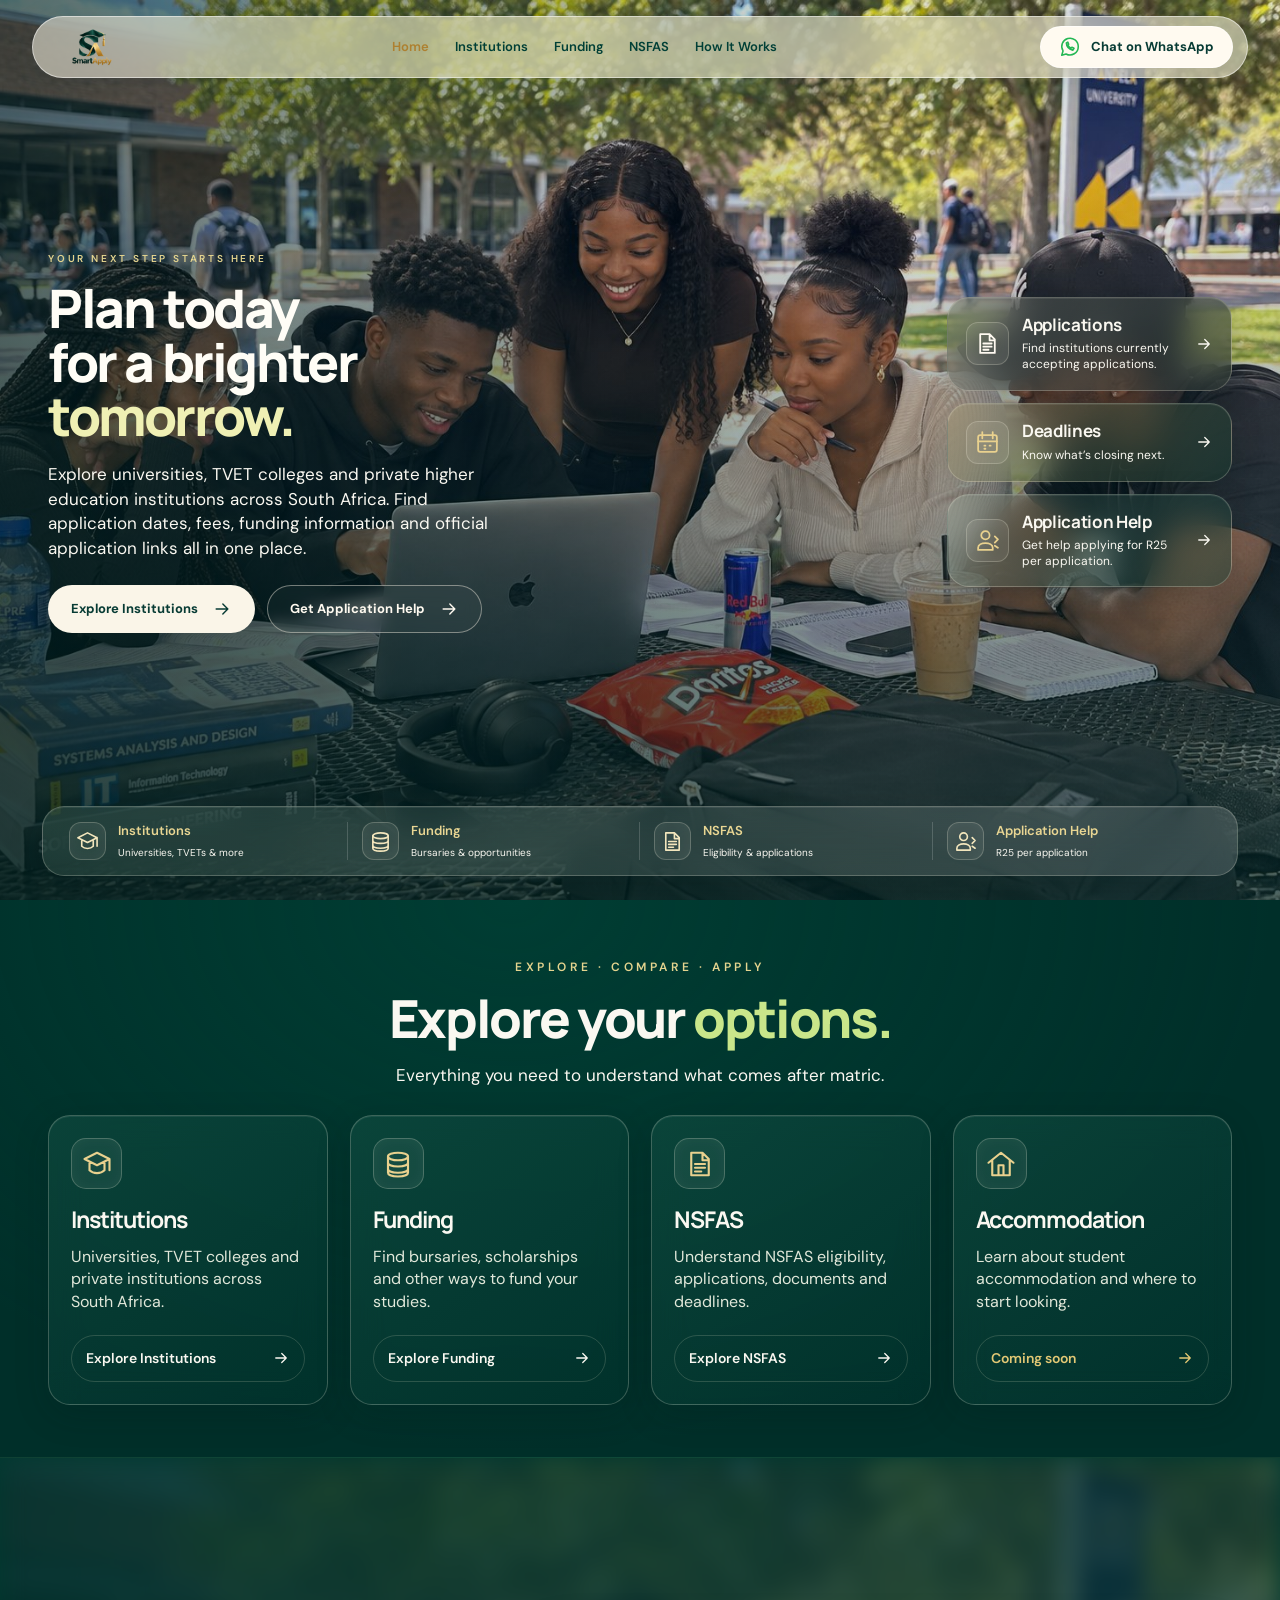
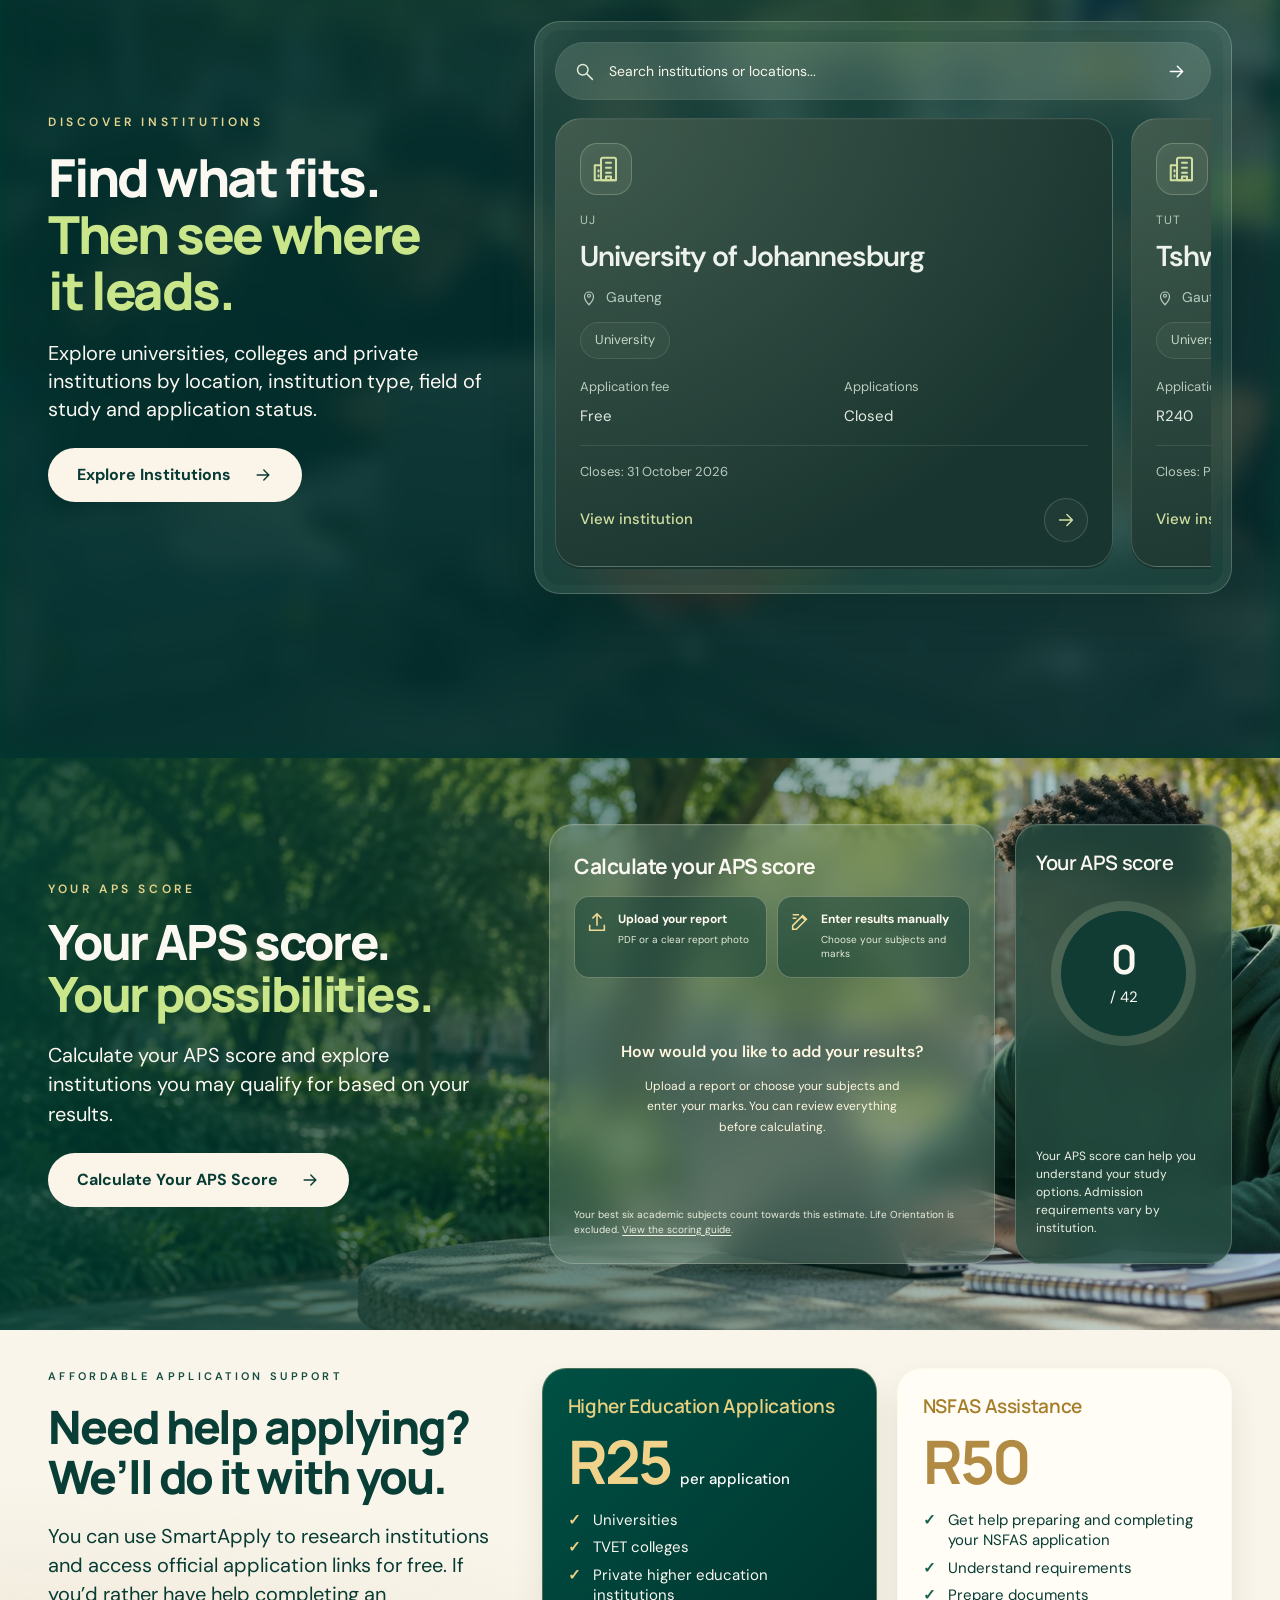
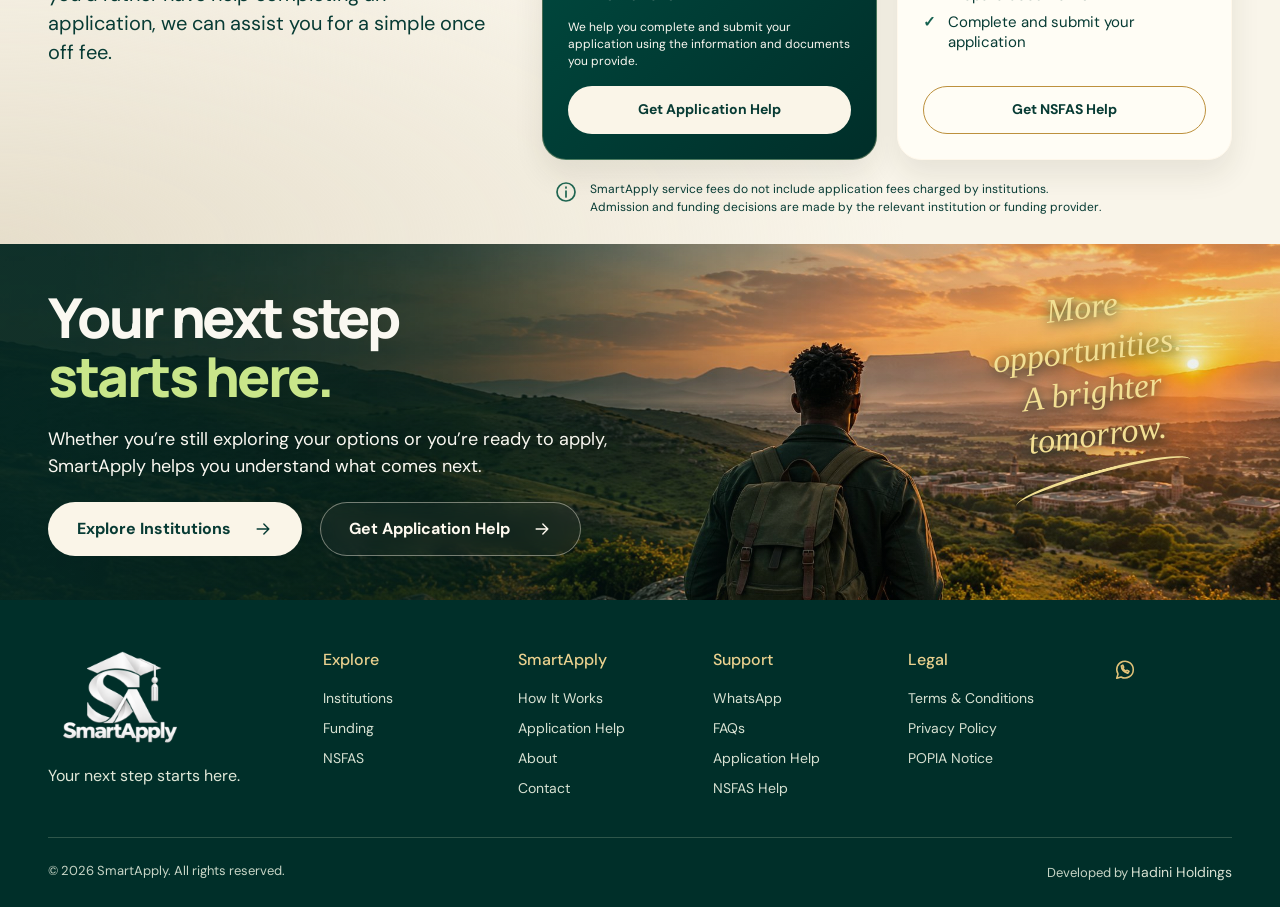
==== commit 881d9506: "Add institution cards and modal styles, implement search functionality, and synchronize site shell -" ====
--- a/index.html
+++ b/index.html
@@ -1,11 +1,11 @@
 <!DOCTYPE html>
-<html lang="en-ZA"><head><meta charset="UTF-8"><meta name="viewport" content="width=device-width,initial-scale=1"><title>SmartApply SA | Institutions, APS, Funding &amp; Application Help</title><meta name="description" content="Explore South African universities, TVET colleges and private institutions. Find application deadlines, calculate your APS, explore NSFAS and funding, and get application help."><meta name="theme-color" content="#003f36"><link rel="icon" href="images/Favicon.png" type="image/png"><link rel="canonical" href="https://www.smartapply.co.za/"><link rel="preconnect" href="https://fonts.googleapis.com"><link rel="preconnect" href="https://fonts.gstatic.com" crossorigin><link rel="preload" href="images/campus-hero.jpg" as="image" fetchpriority="high"><link rel="stylesheet" href="design-system.css"><link rel="stylesheet" href="homepage.css"></head>
-<body class="landing-page"><a class="skip-link" href="#main-content">Skip to content</a><header><nav class="wrap" aria-label="Main navigation"><a href="index.html" class="logo" aria-label="SmartApply home"><img src="images/Logo.png" width="216" height="72" alt="SmartApply SA"><span class="brand-name">SmartApply</span></a><div class="nav-links"><a href="index.html" class="active" aria-current="page">Home</a><a href="institutions.html">Institutions</a><a href="funding.html">Funding</a><a href="nsfas.html">NSFAS</a><a href="howitworks.html">How It Works</a><a href="resources.html">Resources</a></div><div class="nav-actions"><a class="btn" href="https://wa.me/27608235783" target="_blank" rel="noopener"><span class="wa-icon"><svg viewBox="0 0 24 24" fill="none" stroke="currentColor" stroke-width="1.7" stroke-linecap="round" stroke-linejoin="round" aria-hidden="true"><path d="M21 11.6a9 9 0 0 1-13.3 8L3 21l1.4-4.7A9 9 0 1 1 21 11.6Z"/><path d="M8 7.5c.2 4 3 6.8 7 8l1.4-2.1-2.4-1.2-1 1c-1.5-.7-2.7-1.9-3.3-3.4l.9-.8-1-2.3Z"/></svg></span>Chat on WhatsApp</a><button class="menu" type="button" aria-label="Open menu" aria-expanded="false"><svg viewBox="0 0 24 24" fill="none" stroke="currentColor" stroke-width="2" aria-hidden="true"><path d="M4 6h16M4 12h16M4 18h16"/></svg></button></div></nav></header>
+<html lang="en-ZA"><head><meta charset="UTF-8"><meta name="viewport" content="width=device-width,initial-scale=1"><title>SmartApply SA | Institutions, APS, Funding &amp; Application Help</title><meta name="description" content="Explore South African universities, TVET colleges and private institutions. Find application deadlines, calculate your APS, explore NSFAS and funding, and get application help."><meta name="theme-color" content="#003f36"><link rel="icon" href="images/Favicon.png" type="image/png"><link rel="canonical" href="https://www.smartapply.co.za/"><link rel="preconnect" href="https://fonts.googleapis.com"><link rel="preconnect" href="https://fonts.gstatic.com" crossorigin><link rel="preload" href="images/campus-hero.jpg" as="image" fetchpriority="high"><link rel="stylesheet" href="design-system.css"><link rel="stylesheet" href="homepage.css"><link rel="stylesheet" href="site-shell.css"><link rel="stylesheet" href="institution-cards.css"></head>
+<body class="landing-page"><a class="skip-link" href="#main-content">Skip to content</a><header class="site-header"><nav class="wrap" aria-label="Main navigation"><a href="index.html" class="logo" aria-label="SmartApply home"><img src="images/Logo.png" width="216" height="72" alt="SmartApply SA"></a><div class="nav-links"><a href="index.html" class="active" aria-current="page">Home</a><a href="institutions.html">Institutions</a><a href="funding.html">Funding</a><a href="nsfas.html">NSFAS</a><a href="howitworks.html">How It Works</a></div><div class="nav-actions"><a class="btn" href="https://wa.me/27608235783?text=Hey%20SmartApply!%20I%20could%20use%20a%20hand%20with%20my%20application.%20Can%20you%20help%20me%20get%20started%3F" target="_blank" rel="noopener"><span class="wa-icon"><svg viewBox="0 0 24 24" fill="none" stroke="currentColor" stroke-width="1.7" stroke-linecap="round" stroke-linejoin="round" aria-hidden="true"><path d="M21 11.6a9 9 0 0 1-13.3 8L3 21l1.4-4.7A9 9 0 1 1 21 11.6Z"/><path d="M8 7.5c.2 4 3 6.8 7 8l1.4-2.1-2.4-1.2-1 1c-1.5-.7-2.7-1.9-3.3-3.4l.9-.8-1-2.3Z"/></svg></span>Chat on WhatsApp</a><button class="menu" type="button" aria-label="Open menu" aria-expanded="false"><svg viewBox="0 0 24 24" fill="none" stroke="currentColor" stroke-width="2" aria-hidden="true"><path d="M4 6h16M4 12h16M4 18h16"/></svg></button></div></nav></header>
 <main id="main-content">
-<section class="sa-hero" aria-labelledby="hero-heading"><div class="sa-container sa-hero-main"><div class="sa-hero-copy"><span class="sa-eyebrow">Your next step starts here</span><h1 id="hero-heading">Plan today<br>for a brighter<br><span class="accent">tomorrow.</span></h1><p class="sa-copy">Explore universities, TVET colleges and private higher education institutions across South Africa. Find application dates, fees, funding information and official application links all in one place.</p><div class="sa-actions"><a class="sa-button" href="institutions.html">Explore Institutions<svg viewBox="0 0 24 24" fill="none" stroke="currentColor" stroke-width="1.7" stroke-linecap="round" stroke-linejoin="round" aria-hidden="true"><path d="M5 12h14m-6-6 6 6-6 6"/></svg></a><a class="sa-button sa-button-outline" href="#assistance">Get Application Help<svg viewBox="0 0 24 24" fill="none" stroke="currentColor" stroke-width="1.7" stroke-linecap="round" stroke-linejoin="round" aria-hidden="true"><path d="M5 12h14m-6-6 6 6-6 6"/></svg></a></div></div><div class="sa-shortcuts"><a class="sa-shortcut sa-glass" href="institutions.html?status=open"><span class="sa-line-icon"><svg viewBox="0 0 24 24" fill="none" stroke="currentColor" stroke-width="1.7" stroke-linecap="round" stroke-linejoin="round" aria-hidden="true"><path d="M14 3H5v18h14V8l-5-5Zm0 0v6h5M8 12h8m-8 3h8m-8 3h5"/></svg></span><div><h2>Applications</h2><p>Find institutions currently accepting applications.</p></div><svg viewBox="0 0 24 24" fill="none" stroke="currentColor" stroke-width="1.7" stroke-linecap="round" stroke-linejoin="round" aria-hidden="true"><path d="M5 12h14m-6-6 6 6-6 6"/></svg></a><a class="sa-shortcut sa-glass" href="institutions.html?sort=closing"><span class="sa-line-icon"><svg viewBox="0 0 24 24" fill="none" stroke="currentColor" stroke-width="1.7" stroke-linecap="round" stroke-linejoin="round" aria-hidden="true"><rect x="3" y="5" width="18" height="16" rx="2"/><path d="M7 2v6m10-6v6M3 11h18m-12 4h1m4 0h1m-6 3h1"/></svg></span><div><h2>Deadlines</h2><p>Know what’s closing next.</p></div><svg viewBox="0 0 24 24" fill="none" stroke="currentColor" stroke-width="1.7" stroke-linecap="round" stroke-linejoin="round" aria-hidden="true"><path d="M5 12h14m-6-6 6 6-6 6"/></svg></a><a class="sa-shortcut sa-glass" href="#assistance"><span class="sa-line-icon"><svg viewBox="0 0 24 24" fill="none" stroke="currentColor" stroke-width="1.7" stroke-linecap="round" stroke-linejoin="round" aria-hidden="true"><circle cx="10" cy="7" r="4"/><path d="M3 21v-2c0-6 14-6 14 0v2H3Zm16-13 3 3-3 3m0 3 3 2"/></svg></span><div><h2>Application Help</h2><p>Get help applying for R25 per application.</p></div><svg viewBox="0 0 24 24" fill="none" stroke="currentColor" stroke-width="1.7" stroke-linecap="round" stroke-linejoin="round" aria-hidden="true"><path d="M5 12h14m-6-6 6 6-6 6"/></svg></a></div></div><nav class="sa-quicknav sa-glass" aria-label="Explore SmartApply"><a href="institutions.html"><span class="sa-line-icon"><svg viewBox="0 0 24 24" fill="none" stroke="currentColor" stroke-width="1.7" stroke-linecap="round" stroke-linejoin="round" aria-hidden="true"><path d="m2 8 10-5 10 5-10 5L2 8Zm4 3v6c3 3 9 3 12 0v-6M22 8v9"/></svg></span><span><strong>Institutions</strong><small>Universities, TVETs & more</small></span></a><a href="programmes.html"><span class="sa-line-icon"><svg viewBox="0 0 24 24" fill="none" stroke="currentColor" stroke-width="1.7" stroke-linecap="round" stroke-linejoin="round" aria-hidden="true"><path d="M12 5C7 2 3 4 3 4v15s4-2 9 1c5-3 9-1 9-1V4s-4-2-9 1Zm0 0v15M6 8l3 1m-3 3 3 1m6-4 3-1m-3 5 3-1"/></svg></span><span><strong>Programmes</strong><small>Find what you can study</small></span></a><a href="funding.html"><span class="sa-line-icon"><svg viewBox="0 0 24 24" fill="none" stroke="currentColor" stroke-width="1.7" stroke-linecap="round" stroke-linejoin="round" aria-hidden="true"><ellipse cx="12" cy="6" rx="8" ry="3"/><path d="M4 6v5c0 4 16 4 16 0V6M4 11v5c0 4 16 4 16 0v-5M4 16v3c0 4 16 4 16 0v-3"/></svg></span><span><strong>Funding</strong><small>Bursaries & opportunities</small></span></a><a href="nsfas.html"><span class="sa-line-icon"><svg viewBox="0 0 24 24" fill="none" stroke="currentColor" stroke-width="1.7" stroke-linecap="round" stroke-linejoin="round" aria-hidden="true"><path d="M14 3H5v18h14V8l-5-5Zm0 0v6h5M8 12h8m-8 3h8m-8 3h5"/></svg></span><span><strong>NSFAS</strong><small>Eligibility & applications</small></span></a><a href="#assistance"><span class="sa-line-icon"><svg viewBox="0 0 24 24" fill="none" stroke="currentColor" stroke-width="1.7" stroke-linecap="round" stroke-linejoin="round" aria-hidden="true"><circle cx="10" cy="7" r="4"/><path d="M3 21v-2c0-6 14-6 14 0v2H3Zm16-13 3 3-3 3m0 3 3 2"/></svg></span><span><strong>Application Help</strong><small>R25 per application</small></span></a><a href="resources.html"><span class="sa-line-icon"><svg viewBox="0 0 24 24" fill="none" stroke="currentColor" stroke-width="1.7" stroke-linecap="round" stroke-linejoin="round" aria-hidden="true"><path d="M14 3H5v18h14V8l-5-5Zm0 0v6h5M8 12h8m-8 3h8m-8 3h5"/></svg></span><span><strong>Resources</strong><small>Guides & support</small></span></a></nav></section>
-<section class="sa-options" id="explore" aria-labelledby="explore-heading"><div class="sa-container"><div class="sa-section-heading"><span class="sa-eyebrow">Explore · Compare · Apply</span><h2 id="explore-heading">Explore your <span class="accent">options.</span></h2><p>Everything you need to understand what comes after matric.</p></div><div class="sa-option-grid"><article class="sa-option sa-glass"><span class="sa-line-icon"><svg viewBox="0 0 24 24" fill="none" stroke="currentColor" stroke-width="1.7" stroke-linecap="round" stroke-linejoin="round" aria-hidden="true"><path d="m2 8 10-5 10 5-10 5L2 8Zm4 3v6c3 3 9 3 12 0v-6M22 8v9"/></svg></span><h3>Institutions</h3><p>Universities, TVET colleges and private institutions across South Africa.</p><a class="sa-card-link" href="institutions.html">Explore Institutions<svg viewBox="0 0 24 24" fill="none" stroke="currentColor" stroke-width="1.7" stroke-linecap="round" stroke-linejoin="round" aria-hidden="true"><path d="M5 12h14m-6-6 6 6-6 6"/></svg></a></article><article class="sa-option sa-glass"><span class="sa-line-icon"><svg viewBox="0 0 24 24" fill="none" stroke="currentColor" stroke-width="1.7" stroke-linecap="round" stroke-linejoin="round" aria-hidden="true"><path d="M12 5C7 2 3 4 3 4v15s4-2 9 1c5-3 9-1 9-1V4s-4-2-9 1Zm0 0v15M6 8l3 1m-3 3 3 1m6-4 3-1m-3 5 3-1"/></svg></span><h3>Programmes</h3><p>Discover different fields of study and where they’re offered.</p><a class="sa-card-link" href="programmes.html">Explore Programmes<svg viewBox="0 0 24 24" fill="none" stroke="currentColor" stroke-width="1.7" stroke-linecap="round" stroke-linejoin="round" aria-hidden="true"><path d="M5 12h14m-6-6 6 6-6 6"/></svg></a></article><article class="sa-option sa-glass"><span class="sa-line-icon"><svg viewBox="0 0 24 24" fill="none" stroke="currentColor" stroke-width="1.7" stroke-linecap="round" stroke-linejoin="round" aria-hidden="true"><ellipse cx="12" cy="6" rx="8" ry="3"/><path d="M4 6v5c0 4 16 4 16 0V6M4 11v5c0 4 16 4 16 0v-5M4 16v3c0 4 16 4 16 0v-3"/></svg></span><h3>Funding</h3><p>Find bursaries, scholarships and other ways to fund your studies.</p><a class="sa-card-link" href="funding.html">Explore Funding<svg viewBox="0 0 24 24" fill="none" stroke="currentColor" stroke-width="1.7" stroke-linecap="round" stroke-linejoin="round" aria-hidden="true"><path d="M5 12h14m-6-6 6 6-6 6"/></svg></a></article><article class="sa-option sa-glass"><span class="sa-line-icon"><svg viewBox="0 0 24 24" fill="none" stroke="currentColor" stroke-width="1.7" stroke-linecap="round" stroke-linejoin="round" aria-hidden="true"><path d="M14 3H5v18h14V8l-5-5Zm0 0v6h5M8 12h8m-8 3h8m-8 3h5"/></svg></span><h3>NSFAS</h3><p>Understand NSFAS eligibility, applications, documents and deadlines.</p><a class="sa-card-link" href="nsfas.html">Explore NSFAS<svg viewBox="0 0 24 24" fill="none" stroke="currentColor" stroke-width="1.7" stroke-linecap="round" stroke-linejoin="round" aria-hidden="true"><path d="M5 12h14m-6-6 6 6-6 6"/></svg></a></article><article class="sa-option sa-glass"><span class="sa-line-icon"><svg viewBox="0 0 24 24" fill="none" stroke="currentColor" stroke-width="1.7" stroke-linecap="round" stroke-linejoin="round" aria-hidden="true"><path d="m2 11 10-8 10 8M5 9v12h14V9M10 21v-8h4v8"/></svg></span><h3>Accommodation</h3><p>Learn about student accommodation and where to start looking.</p><span class="sa-card-link sa-coming-soon">Coming soon<svg viewBox="0 0 24 24" fill="none" stroke="currentColor" stroke-width="1.7" stroke-linecap="round" stroke-linejoin="round" aria-hidden="true"><path d="M5 12h14m-6-6 6 6-6 6"/></svg></span></article></div></div></section>
-<section class="sa-discover" id="discover" aria-labelledby="discover-heading"><div class="sa-container"><div><span class="sa-eyebrow">Discover institutions</span><h2 id="discover-heading">Find what fits.<br><span class="accent">Then see where<br>it leads.</span></h2><p class="sa-copy">Explore universities, colleges and private institutions by location, institution type, field of study and application status.</p><a class="sa-button" href="institutions.html">Explore Institutions<svg viewBox="0 0 24 24" fill="none" stroke="currentColor" stroke-width="1.7" stroke-linecap="round" stroke-linejoin="round" aria-hidden="true"><path d="M5 12h14m-6-6 6 6-6 6"/></svg></a></div><div class="sa-directory-preview sa-glass"><form class="sa-search" action="institutions.html" role="search"><svg viewBox="0 0 24 24" fill="none" stroke="currentColor" stroke-width="1.7" stroke-linecap="round" stroke-linejoin="round" aria-hidden="true"><circle cx="10" cy="10" r="6"/><path d="m15 15 6 6"/></svg><label class="sr-only" for="institution-search">Search institutions, fields or locations</label><input type="search" id="institution-search" name="q" placeholder="Search institutions, programmes or locations..." autocomplete="off"><button type="submit" aria-label="Search full institution directory"><svg viewBox="0 0 24 24" fill="none" stroke="currentColor" stroke-width="1.7" stroke-linecap="round" stroke-linejoin="round" aria-hidden="true"><path d="M5 12h14m-6-6 6 6-6 6"/></svg></button></form><div class="sa-featured-institutions" id="homepage-institutions"></div><p id="search-result-count" class="sr-only" role="status" aria-live="polite"></p><p class="sa-data-note"> </p><noscript><p>Explore our <a href="institutions.html">institution directory</a> for application information.</p></noscript></div></div></section>
-<section class="sa-aps" id="aps" aria-labelledby="aps-heading"><div class="sa-container"><div><span class="sa-eyebrow">Your APS score</span><h2 id="aps-heading">Your APS score.<br><span class="accent">Your possibilities.</span></h2><p class="sa-copy">Calculate your APS score and explore programmes and institutions you may qualify for based on your results.</p><a class="sa-button" href="#aps-form">Calculate Your APS Score<svg viewBox="0 0 24 24" fill="none" stroke="currentColor" stroke-width="1.7" stroke-linecap="round" stroke-linejoin="round" aria-hidden="true"><path d="M5 12h14m-6-6 6 6-6 6"/></svg></a></div><div class="sa-aps-interface"><form class="sa-aps-form sa-glass" id="aps-form" novalidate aria-describedby="aps-method aps-error">
+<section class="sa-hero" aria-labelledby="hero-heading"><div class="sa-container sa-hero-main"><div class="sa-hero-copy"><span class="sa-eyebrow">Your next step starts here</span><h1 id="hero-heading">Plan today<br>for a brighter<br><span class="accent">tomorrow.</span></h1><p class="sa-copy">Explore universities, TVET colleges and private higher education institutions across South Africa. Find application dates, fees, funding information and official application links all in one place.</p><div class="sa-actions"><a class="sa-button" href="institutions.html">Explore Institutions<svg viewBox="0 0 24 24" fill="none" stroke="currentColor" stroke-width="1.7" stroke-linecap="round" stroke-linejoin="round" aria-hidden="true"><path d="M5 12h14m-6-6 6 6-6 6"/></svg></a><a class="sa-button sa-button-outline" href="#assistance">Get Application Help<svg viewBox="0 0 24 24" fill="none" stroke="currentColor" stroke-width="1.7" stroke-linecap="round" stroke-linejoin="round" aria-hidden="true"><path d="M5 12h14m-6-6 6 6-6 6"/></svg></a></div></div><div class="sa-shortcuts"><a class="sa-shortcut sa-glass" href="institutions.html?status=open"><span class="sa-line-icon"><svg viewBox="0 0 24 24" fill="none" stroke="currentColor" stroke-width="1.7" stroke-linecap="round" stroke-linejoin="round" aria-hidden="true"><path d="M14 3H5v18h14V8l-5-5Zm0 0v6h5M8 12h8m-8 3h8m-8 3h5"/></svg></span><div><h2>Applications</h2><p>Find institutions currently accepting applications.</p></div><svg viewBox="0 0 24 24" fill="none" stroke="currentColor" stroke-width="1.7" stroke-linecap="round" stroke-linejoin="round" aria-hidden="true"><path d="M5 12h14m-6-6 6 6-6 6"/></svg></a><a class="sa-shortcut sa-glass" href="institutions.html?sort=closing"><span class="sa-line-icon"><svg viewBox="0 0 24 24" fill="none" stroke="currentColor" stroke-width="1.7" stroke-linecap="round" stroke-linejoin="round" aria-hidden="true"><rect x="3" y="5" width="18" height="16" rx="2"/><path d="M7 2v6m10-6v6M3 11h18m-12 4h1m4 0h1m-6 3h1"/></svg></span><div><h2>Deadlines</h2><p>Know what’s closing next.</p></div><svg viewBox="0 0 24 24" fill="none" stroke="currentColor" stroke-width="1.7" stroke-linecap="round" stroke-linejoin="round" aria-hidden="true"><path d="M5 12h14m-6-6 6 6-6 6"/></svg></a><a class="sa-shortcut sa-glass" href="#assistance"><span class="sa-line-icon"><svg viewBox="0 0 24 24" fill="none" stroke="currentColor" stroke-width="1.7" stroke-linecap="round" stroke-linejoin="round" aria-hidden="true"><circle cx="10" cy="7" r="4"/><path d="M3 21v-2c0-6 14-6 14 0v2H3Zm16-13 3 3-3 3m0 3 3 2"/></svg></span><div><h2>Application Help</h2><p>Get help applying for R25 per application.</p></div><svg viewBox="0 0 24 24" fill="none" stroke="currentColor" stroke-width="1.7" stroke-linecap="round" stroke-linejoin="round" aria-hidden="true"><path d="M5 12h14m-6-6 6 6-6 6"/></svg></a></div></div><nav class="sa-quicknav sa-glass" aria-label="Explore SmartApply"><a href="institutions.html"><span class="sa-line-icon"><svg viewBox="0 0 24 24" fill="none" stroke="currentColor" stroke-width="1.7" stroke-linecap="round" stroke-linejoin="round" aria-hidden="true"><path d="m2 8 10-5 10 5-10 5L2 8Zm4 3v6c3 3 9 3 12 0v-6M22 8v9"/></svg></span><span><strong>Institutions</strong><small>Universities, TVETs & more</small></span></a><a href="funding.html"><span class="sa-line-icon"><svg viewBox="0 0 24 24" fill="none" stroke="currentColor" stroke-width="1.7" stroke-linecap="round" stroke-linejoin="round" aria-hidden="true"><ellipse cx="12" cy="6" rx="8" ry="3"/><path d="M4 6v5c0 4 16 4 16 0V6M4 11v5c0 4 16 4 16 0v-5M4 16v3c0 4 16 4 16 0v-3"/></svg></span><span><strong>Funding</strong><small>Bursaries & opportunities</small></span></a><a href="nsfas.html"><span class="sa-line-icon"><svg viewBox="0 0 24 24" fill="none" stroke="currentColor" stroke-width="1.7" stroke-linecap="round" stroke-linejoin="round" aria-hidden="true"><path d="M14 3H5v18h14V8l-5-5Zm0 0v6h5M8 12h8m-8 3h8m-8 3h5"/></svg></span><span><strong>NSFAS</strong><small>Eligibility & applications</small></span></a><a href="#assistance"><span class="sa-line-icon"><svg viewBox="0 0 24 24" fill="none" stroke="currentColor" stroke-width="1.7" stroke-linecap="round" stroke-linejoin="round" aria-hidden="true"><circle cx="10" cy="7" r="4"/><path d="M3 21v-2c0-6 14-6 14 0v2H3Zm16-13 3 3-3 3m0 3 3 2"/></svg></span><span><strong>Application Help</strong><small>R25 per application</small></span></a></nav></section>
+<section class="sa-options" id="explore" aria-labelledby="explore-heading"><div class="sa-container"><div class="sa-section-heading"><span class="sa-eyebrow">Explore · Compare · Apply</span><h2 id="explore-heading">Explore your <span class="accent">options.</span></h2><p>Everything you need to understand what comes after matric.</p></div><div class="sa-option-grid"><article class="sa-option sa-glass"><span class="sa-line-icon"><svg viewBox="0 0 24 24" fill="none" stroke="currentColor" stroke-width="1.7" stroke-linecap="round" stroke-linejoin="round" aria-hidden="true"><path d="m2 8 10-5 10 5-10 5L2 8Zm4 3v6c3 3 9 3 12 0v-6M22 8v9"/></svg></span><h3>Institutions</h3><p>Universities, TVET colleges and private institutions across South Africa.</p><a class="sa-card-link" href="institutions.html">Explore Institutions<svg viewBox="0 0 24 24" fill="none" stroke="currentColor" stroke-width="1.7" stroke-linecap="round" stroke-linejoin="round" aria-hidden="true"><path d="M5 12h14m-6-6 6 6-6 6"/></svg></a></article><article class="sa-option sa-glass"><span class="sa-line-icon"><svg viewBox="0 0 24 24" fill="none" stroke="currentColor" stroke-width="1.7" stroke-linecap="round" stroke-linejoin="round" aria-hidden="true"><ellipse cx="12" cy="6" rx="8" ry="3"/><path d="M4 6v5c0 4 16 4 16 0V6M4 11v5c0 4 16 4 16 0v-5M4 16v3c0 4 16 4 16 0v-3"/></svg></span><h3>Funding</h3><p>Find bursaries, scholarships and other ways to fund your studies.</p><a class="sa-card-link" href="funding.html">Explore Funding<svg viewBox="0 0 24 24" fill="none" stroke="currentColor" stroke-width="1.7" stroke-linecap="round" stroke-linejoin="round" aria-hidden="true"><path d="M5 12h14m-6-6 6 6-6 6"/></svg></a></article><article class="sa-option sa-glass"><span class="sa-line-icon"><svg viewBox="0 0 24 24" fill="none" stroke="currentColor" stroke-width="1.7" stroke-linecap="round" stroke-linejoin="round" aria-hidden="true"><path d="M14 3H5v18h14V8l-5-5Zm0 0v6h5M8 12h8m-8 3h8m-8 3h5"/></svg></span><h3>NSFAS</h3><p>Understand NSFAS eligibility, applications, documents and deadlines.</p><a class="sa-card-link" href="nsfas.html">Explore NSFAS<svg viewBox="0 0 24 24" fill="none" stroke="currentColor" stroke-width="1.7" stroke-linecap="round" stroke-linejoin="round" aria-hidden="true"><path d="M5 12h14m-6-6 6 6-6 6"/></svg></a></article><article class="sa-option sa-glass"><span class="sa-line-icon"><svg viewBox="0 0 24 24" fill="none" stroke="currentColor" stroke-width="1.7" stroke-linecap="round" stroke-linejoin="round" aria-hidden="true"><path d="m2 11 10-8 10 8M5 9v12h14V9M10 21v-8h4v8"/></svg></span><h3>Accommodation</h3><p>Learn about student accommodation and where to start looking.</p><span class="sa-card-link sa-coming-soon">Coming soon<svg viewBox="0 0 24 24" fill="none" stroke="currentColor" stroke-width="1.7" stroke-linecap="round" stroke-linejoin="round" aria-hidden="true"><path d="M5 12h14m-6-6 6 6-6 6"/></svg></span></article></div></div></section>
+<section class="sa-discover" id="discover" aria-labelledby="discover-heading"><div class="sa-container"><div><span class="sa-eyebrow">Discover institutions</span><h2 id="discover-heading">Find what fits.<br><span class="accent">Then see where<br>it leads.</span></h2><p class="sa-copy">Explore universities, colleges and private institutions by location, institution type, field of study and application status.</p><a class="sa-button" href="institutions.html">Explore Institutions<svg viewBox="0 0 24 24" fill="none" stroke="currentColor" stroke-width="1.7" stroke-linecap="round" stroke-linejoin="round" aria-hidden="true"><path d="M5 12h14m-6-6 6 6-6 6"/></svg></a></div><div class="sa-directory-preview sa-glass"><form class="sa-search" action="institutions.html" role="search"><svg viewBox="0 0 24 24" fill="none" stroke="currentColor" stroke-width="1.7" stroke-linecap="round" stroke-linejoin="round" aria-hidden="true"><circle cx="10" cy="10" r="6"/><path d="m15 15 6 6"/></svg><label class="sr-only" for="institution-search">Search institutions, fields or locations</label><input type="search" id="institution-search" name="q" placeholder="Search institutions or locations..." autocomplete="off"><button type="submit" aria-label="Search full institution directory"><svg viewBox="0 0 24 24" fill="none" stroke="currentColor" stroke-width="1.7" stroke-linecap="round" stroke-linejoin="round" aria-hidden="true"><path d="M5 12h14m-6-6 6 6-6 6"/></svg></button></form><div class="sa-featured-institutions" id="homepage-institutions"></div><p id="search-result-count" class="sr-only" role="status" aria-live="polite"></p><p class="sa-data-note"> </p><noscript><p>Explore our <a href="institutions.html">institution directory</a> for application information.</p></noscript></div></div></section>
+<section class="sa-aps" id="aps" aria-labelledby="aps-heading"><div class="sa-container"><div><span class="sa-eyebrow">Your APS score</span><h2 id="aps-heading">Your APS score.<br><span class="accent">Your possibilities.</span></h2><p class="sa-copy">Calculate your APS score and explore institutions you may qualify for based on your results.</p><a class="sa-button" href="#aps-form">Calculate Your APS Score<svg viewBox="0 0 24 24" fill="none" stroke="currentColor" stroke-width="1.7" stroke-linecap="round" stroke-linejoin="round" aria-hidden="true"><path d="M5 12h14m-6-6 6 6-6 6"/></svg></a></div><div class="sa-aps-interface"><form class="sa-aps-form sa-glass" id="aps-form" novalidate aria-describedby="aps-method aps-error">
 <h3>Calculate your APS score</h3>
 <div class="aps-entry-options" aria-label="Choose how to enter your results">
 <button type="button" class="aps-mode-button" data-aps-mode="upload" aria-pressed="false" aria-controls="aps-upload-panel"><svg viewBox="0 0 24 24" fill="none" stroke="currentColor" stroke-width="1.7" aria-hidden="true"><path d="M12 16V3m-5 5 5-5 5 5M4 15v6h16v-6"/></svg><span>Upload your report<small>PDF or a clear report photo</small></span></button>
@@ -14,7 +14,7 @@
 <div id="aps-entry-intro" class="aps-entry-intro"><p>How would you like to add your results?</p><span>Upload a report or choose your subjects and enter your marks. You can review everything before calculating.</span></div><div id="aps-upload-panel" class="aps-upload-panel" hidden><label for="aps-report-file" class="aps-file-label">Choose your school report<input id="aps-report-file" type="file" accept=".pdf,.png,.jpg,.jpeg,.webp,.txt,.csv" aria-describedby="aps-upload-status"></label><p class="aps-upload-hint"> </p><p id="aps-upload-status" role="status" aria-live="polite"></p></div>
 <div id="aps-manual-panel" class="aps-manual-panel" hidden><p id="aps-review-note" class="aps-review-note">Choose your subjects and enter a percentage for each.</p><div class="aps-row-headings" aria-hidden="true"><span>Subject</span><span>Mark %</span><span></span></div><div class="aps-subject-rows" id="aps-subject-rows"></div><div class="aps-manual-actions"><button class="aps-add-subject" type="button" id="aps-add-subject">+ Add subject</button><button class="sa-button sa-aps-submit" type="submit">Calculate APS <span aria-hidden="true">→</span></button></div></div>
 <p class="sa-aps-error" id="aps-error" role="alert"></p><p id="aps-method" class="sa-aps-method">Your best six academic subjects count towards this estimate. Life Orientation is excluded. <a href="https://www.up.ac.za/faculty-of-humanities/important-information-prospective-students" target="_blank" rel="noopener">View the scoring guide</a>.</p>
-</form><div class="sa-aps-result sa-glass"><h3>Your APS score</h3><div class="sa-score-ring"><div class="sa-score-inner"><output id="aps-score" form="aps-form" aria-label="Estimated APS score" aria-live="polite">0</output><span>/ 42</span></div></div><p id="aps-result-note">Your APS score can help you see which programmes you may qualify for. Admission requirements vary by institution.</p><a href="programmes.html">Explore study fields →</a></div></div></div></section>
-<section class="sa-assistance" id="assistance" aria-labelledby="assistance-heading"><div class="sa-container"><div><span class="sa-eyebrow">Affordable application support</span><h2 id="assistance-heading">Need help applying?<br>We’ll do it with you.</h2><p class="sa-copy">You can use SmartApply to research institutions and access official application links for free. If you’d rather have help completing an application, we can assist you for a simple once off fee.</p></div><div class="sa-price-grid"><article class="sa-price sa-price-dark"><h3>Higher Education Applications</h3><div class="sa-price-number">R25 <small>per application</small></div><ul><li>Universities</li><li>TVET colleges</li><li>Private higher education institutions</li></ul><p>We help you complete and submit your application using the information and documents you provide.</p><a class="sa-button" href="https://wa.me/27608235783?text=Hi%20SmartApply%2C%20I%20would%20like%20higher%20education%20application%20assistance%20at%20R25%20per%20application.">Get Application Help</a></article><article class="sa-price"><h3>NSFAS Assistance</h3><div class="sa-price-number">R50</div><ul><li>Get help preparing and completing your NSFAS application</li><li>Understand requirements</li><li>Prepare documents</li><li>Complete and submit your application</li></ul><a class="sa-button" href="https://wa.me/27608235783?text=Hi%20SmartApply%2C%20I%20would%20like%20NSFAS%20application%20assistance%20for%20R50.">Get NSFAS Help</a></article></div><p class="sa-fee-note"><svg viewBox="0 0 24 24" fill="none" stroke="currentColor" stroke-width="1.7" stroke-linecap="round" stroke-linejoin="round" aria-hidden="true"><circle cx="12" cy="12" r="9"/><path d="M12 11v6m0-10v1"/></svg><span>SmartApply service fees do not include application fees charged by institutions.<br>Admission and funding decisions are made by the relevant institution or funding provider.</span></p></div></section>
+</form><div class="sa-aps-result sa-glass"><h3>Your APS score</h3><div class="sa-score-ring"><div class="sa-score-inner"><output id="aps-score" form="aps-form" aria-label="Estimated APS score" aria-live="polite">0</output><span>/ 42</span></div></div><p id="aps-result-note">Your APS score can help you understand your study options. Admission requirements vary by institution.</p></div></div></div></section>
+<section class="sa-assistance" id="assistance" aria-labelledby="assistance-heading"><div class="sa-container"><div><span class="sa-eyebrow">Affordable application support</span><h2 id="assistance-heading">Need help applying?<br>We’ll do it with you.</h2><p class="sa-copy">You can use SmartApply to research institutions and access official application links for free. If you’d rather have help completing an application, we can assist you for a simple once off fee.</p></div><div class="sa-price-grid"><article class="sa-price sa-price-dark"><h3>Higher Education Applications</h3><div class="sa-price-number">R25 <small>per application</small></div><ul><li>Universities</li><li>TVET colleges</li><li>Private higher education institutions</li></ul><p>We help you complete and submit your application using the information and documents you provide.</p><a class="sa-button" href="https://wa.me/27608235783?text=Hey%20SmartApply!%20I%27d%20like%20some%20help%20applying%20to%20a%20university%20or%20college.%20Where%20do%20we%20start%3F">Get Application Help</a></article><article class="sa-price"><h3>NSFAS Assistance</h3><div class="sa-price-number">R50</div><ul><li>Get help preparing and completing your NSFAS application</li><li>Understand requirements</li><li>Prepare documents</li><li>Complete and submit your application</li></ul><a class="sa-button" href="https://wa.me/27608235783?text=Hey%20SmartApply!%20I%27d%20like%20some%20help%20with%20my%20NSFAS%20application.%20What%20do%20I%20need%20to%20get%20started%3F">Get NSFAS Help</a></article></div><p class="sa-fee-note"><svg viewBox="0 0 24 24" fill="none" stroke="currentColor" stroke-width="1.7" stroke-linecap="round" stroke-linejoin="round" aria-hidden="true"><circle cx="12" cy="12" r="9"/><path d="M12 11v6m0-10v1"/></svg><span>SmartApply service fees do not include application fees charged by institutions.<br>Admission and funding decisions are made by the relevant institution or funding provider.</span></p></div></section>
 <section class="sa-final" aria-labelledby="final-heading"><div class="sa-container"><h2 id="final-heading">Your next step<br><span class="accent">starts here.</span></h2><p class="sa-copy">Whether you’re still exploring your options or you’re ready to apply, SmartApply helps you understand what comes next.</p><div class="sa-actions"><a class="sa-button" href="institutions.html">Explore Institutions<svg viewBox="0 0 24 24" fill="none" stroke="currentColor" stroke-width="1.7" stroke-linecap="round" stroke-linejoin="round" aria-hidden="true"><path d="M5 12h14m-6-6 6 6-6 6"/></svg></a><a class="sa-button sa-button-outline" href="#assistance">Get Application Help<svg viewBox="0 0 24 24" fill="none" stroke="currentColor" stroke-width="1.7" stroke-linecap="round" stroke-linejoin="round" aria-hidden="true"><path d="M5 12h14m-6-6 6 6-6 6"/></svg></a></div></div><p class="sa-final-words" aria-hidden="true">More opportunities.<br>A brighter<br>tomorrow.</p></section>
-</main><footer><div class="sa-container"><div class="sa-footer-main"><div class="sa-footer-brand"><a class="logo" href="index.html"><img src="images/Logo.png" width="216" height="72" alt="SmartApply SA"><span class="brand-name">SmartApply</span></a><p>Your next step starts here.</p></div><div><h3>Explore</h3><ul><li><a href="institutions.html">Institutions</a></li><li><a href="programmes.html">Programmes</a></li><li><a href="funding.html">Funding</a></li><li><a href="nsfas.html">NSFAS</a></li><li><a href="resources.html">Resources</a></li></ul></div><div><h3>SmartApply</h3><ul><li><a href="howitworks.html">How It Works</a></li><li><a href="#assistance">Application Help</a></li><li><a href="howitworks.html">About</a></li><li><a href="https://wa.me/27608235783?text=Hi%20SmartApply%2C%20I%20would%20like%20higher%20education%20application%20assistance%20at%20R25%20per%20application.">Contact</a></li></ul></div><div><h3>Support</h3><ul><li><a href="https://wa.me/27608235783">WhatsApp</a></li><li><a href="faq.html">FAQs</a></li><li><a href="https://wa.me/27608235783?text=Hi%20SmartApply%2C%20I%20would%20like%20higher%20education%20application%20assistance%20at%20R25%20per%20application.">Application Help</a></li><li><a href="https://wa.me/27608235783?text=Hi%20SmartApply%2C%20I%20would%20like%20NSFAS%20application%20assistance%20for%20R50.">NSFAS Help</a></li></ul></div><div><h3>Legal</h3><ul><li><a href="terms-conditions.html">Terms &amp; Conditions</a></li><li><a href="privacy-policy.html">Privacy Policy</a></li><li><a href="popia-notice.html">POPIA Notice</a></li><li><a href="#platform-disclaimer">Disclaimer</a></li></ul></div><div class="sa-social"><a href="https://wa.me/27608235783" aria-label="SmartApply on WhatsApp"><svg viewBox="0 0 24 24" fill="none" stroke="currentColor" stroke-width="1.7" stroke-linecap="round" stroke-linejoin="round" aria-hidden="true"><path d="M21 11.6a9 9 0 0 1-13.3 8L3 21l1.4-4.7A9 9 0 1 1 21 11.6Z"/><path d="M8 7.5c.2 4 3 6.8 7 8l1.4-2.1-2.4-1.2-1 1c-1.5-.7-2.7-1.9-3.3-3.4l.9-.8-1-2.3Z"/></svg></a><a href="https://wa.me/27608235783?text=Hi%20SmartApply%2C%20I%20would%20like%20higher%20education%20application%20assistance%20at%20R25%20per%20application." aria-label="Contact SmartApply"><svg viewBox="0 0 24 24" fill="none" stroke="currentColor" stroke-width="1.7" stroke-linecap="round" stroke-linejoin="round" aria-hidden="true"><circle cx="10" cy="7" r="4"/><path d="M3 21v-2c0-6 14-6 14 0v2H3Zm16-13 3 3-3 3m0 3 3 2"/></svg></a></div></div><div class="sa-footer-bottom"><span>© 2026 SmartApply. All rights reserved.</span><p id="platform-disclaimer">SmartApply is an independent education information and application assistance platform.<br>SmartApply does not guarantee admission or funding and is not a university, college or government funding provider.</p></div></div></footer><script src="institutions-data.js" defer></script><script src="aps-calculator.js" defer></script><script src="site-ui.js" defer></script><script src="report-reader.js" defer></script><script src="homepage.js" defer></script></body></html>+</main><footer class="site-footer"><div class="sa-container"><div class="sa-footer-main"><div class="sa-footer-brand"><a class="logo" href="index.html"><img src="images/Glossy SmartApply Graduation Emblem.png" width="1536" height="1024" alt="SmartApply SA"></a><p>Your next step starts here.</p></div><div><h3>Explore</h3><ul><li><a href="institutions.html">Institutions</a></li><li><a href="funding.html">Funding</a></li><li><a href="nsfas.html">NSFAS</a></li></ul></div><div><h3>SmartApply</h3><ul><li><a href="howitworks.html">How It Works</a></li><li><a href="index.html#assistance">Application Help</a></li><li><a href="howitworks.html">About</a></li><li><a href="https://wa.me/27608235783?text=Hey%20SmartApply!%20I%27d%20like%20some%20help%20applying%20to%20a%20university%20or%20college.%20Where%20do%20we%20start%3F">Contact</a></li></ul></div><div><h3>Support</h3><ul><li><a href="https://wa.me/27608235783?text=Hey%20SmartApply!%20I%20could%20use%20a%20hand%20with%20my%20application.%20Can%20you%20help%20me%20get%20started%3F">WhatsApp</a></li><li><a href="faq.html">FAQs</a></li><li><a href="https://wa.me/27608235783?text=Hey%20SmartApply!%20I%27d%20like%20some%20help%20applying%20to%20a%20university%20or%20college.%20Where%20do%20we%20start%3F">Application Help</a></li><li><a href="https://wa.me/27608235783?text=Hey%20SmartApply!%20I%27d%20like%20some%20help%20with%20my%20NSFAS%20application.%20What%20do%20I%20need%20to%20get%20started%3F">NSFAS Help</a></li></ul></div><div><h3>Legal</h3><ul><li><a href="terms-conditions.html">Terms &amp; Conditions</a></li><li><a href="privacy-policy.html">Privacy Policy</a></li><li><a href="popia-notice.html">POPIA Notice</a></li></ul></div><div class="sa-social"><a href="https://wa.me/27608235783?text=Hey%20SmartApply!%20I%20could%20use%20a%20hand%20with%20my%20application.%20Can%20you%20help%20me%20get%20started%3F" aria-label="SmartApply on WhatsApp"><svg viewBox="0 0 24 24" fill="none" stroke="currentColor" stroke-width="1.7" stroke-linecap="round" stroke-linejoin="round" aria-hidden="true"><path d="M21 11.6a9 9 0 0 1-13.3 8L3 21l1.4-4.7A9 9 0 1 1 21 11.6Z"/><path d="M8 7.5c.2 4 3 6.8 7 8l1.4-2.1-2.4-1.2-1 1c-1.5-.7-2.7-1.9-3.3-3.4l.9-.8-1-2.3Z"/></svg></a></div></div><div class="sa-footer-bottom"><span>© 2026 SmartApply. All rights reserved.</span><span class="developer-credit">Developed by <a href="https://hadiniholdings.co.za" target="_blank" rel="noopener">Hadini Holdings</a></span></div></div></footer><script src="institutions-data.js" defer></script><script src="aps-calculator.js" defer></script><script src="site-ui.js" defer></script><script src="report-reader.js" defer></script><script src="institution-cards.js" defer></script><script src="homepage.js" defer></script><script src="chatbot.js" defer></script></body></html>
--- a/homepage.css
+++ b/homepage.css
@@ -5,8 +5,8 @@
 @media(max-width:900px){.landing-page header .nav-links{display:none}.landing-page header .nav-links.open{display:flex;flex-direction:column;align-items:stretch}.landing-page header .brand-name{font-size:24px}.landing-page header .logo img{width:85px;height:58px}}
 .landing-page{--brand-green:#003f36;--brand-green-dark:#002e29;--brand-cream:#f6f0e2;--brand-gold:#d4a943;--brand-lime:#c9e68a;--home-width:1340px;background:var(--brand-green-dark);color:#faf8f1;margin:0;line-height:1.45}
 .landing-page *{box-sizing:border-box}.landing-page a{text-decoration:none;color:inherit}.landing-page svg{width:24px;height:24px;flex:none}.landing-page h1,.landing-page h2,.landing-page h3,.landing-page p{margin:0}.landing-page h1,.landing-page h2,.landing-page h3{font-family:'Manrope',sans-serif;letter-spacing:-.045em}.landing-page h2{font-size:clamp(36px,4.1vw,60px);font-weight:800;line-height:1.08;color:#faf8f1}.landing-page .accent{color:var(--brand-lime)}.sa-container{width:calc(100% - 96px);max-width:var(--home-width);margin:0 auto}.sa-eyebrow{display:block;color:#e4d48f;font:600 12px/1.5 'DM Sans',sans-serif;letter-spacing:.3em;text-transform:uppercase;margin-bottom:18px}.sa-copy{font-size:clamp(16px,1.48vw,21px);line-height:1.48;max-width:520px;margin-top:20px!important}.sa-button{display:inline-flex;align-items:center;justify-content:center;gap:22px;min-height:54px;padding:16px 28px;border:1px solid transparent;border-radius:99px;background:#faf5e8;color:#073b34!important;font:700 16px/1.25 'DM Sans',sans-serif;cursor:pointer;transition:transform .25s,background .25s,box-shadow .25s}.sa-button svg{width:20px;height:20px}.sa-button:hover{transform:translateY(-2px);box-shadow:0 10px 28px #0002;background:#fffaf0}.sa-button-outline{background:#ffffff09;color:#fffaf0!important;border-color:#f6f0e270;backdrop-filter:blur(8px)}.sa-button-outline:hover{background:#ffffff1f}.sa-actions{display:flex;gap:18px;flex-wrap:wrap;margin-top:28px}.sa-glass{background:linear-gradient(130deg,rgba(171,206,180,.17),rgba(10,61,51,.42));border:1px solid #f6f0e23b;box-shadow:inset 0 1px 0 #ffffff13,0 10px 34px #001a1833;backdrop-filter:blur(16px);-webkit-backdrop-filter:blur(16px);border-radius:24px}
-.landing-page header{position:absolute;top:18px;left:0;right:0;width:calc(100% - 148px);max-width:1340px;margin:0 auto;border-radius:99px;background:#fcf8e8d9;box-shadow:0 10px 36px #092e2920;backdrop-filter:blur(22px)}.landing-page header nav.wrap{height:88px;padding:0 22px 0 34px;gap:26px}.landing-page header .logo img{height:50px;width:auto;max-width:200px}.landing-page header .nav-links{gap:clamp(18px,2vw,32px)}.landing-page header .nav-links a{font-size:14px;font-weight:600;padding:12px 0}.landing-page header .nav-links a.active{color:#ae8030}.landing-page header .nav-links a:after{display:none}.landing-page header .btn{font-size:14px;gap:10px;padding:15px 20px;background:#fffaf0;white-space:nowrap}.landing-page header .wa-icon{color:#24b754;width:27px;height:27px}.landing-page header .menu{display:none}.sa-hero{position:relative;min-height:clamp(700px,54.4vw,850px);padding:180px 0 145px;background:linear-gradient(90deg,#001b19a6 0%,#001b191f 67%),linear-gradient(0deg,#002722a8,transparent 80%),url('images/campus-hero.jpg') center 47%/cover}.sa-hero-main{display:grid;grid-template-columns:1.1fr 1fr;gap:10%;align-items:center}.sa-hero-copy{max-width:560px}.sa-hero h1{font-size:clamp(54px,5.05vw,76px);font-weight:800;line-height:1.01;color:#fffdf6}.sa-hero h1 .accent{color:#eff0b4}.sa-hero .sa-copy{font-size:clamp(17px,1.55vw,22px);max-width:510px;line-height:1.35;margin-top:22px!important}.sa-hero .sa-eyebrow{margin-bottom:18px}.sa-hero .sa-actions{gap:18px;margin-top:22px}.sa-hero .sa-button{font-size:15px;padding:16px 27px;gap:20px}.sa-shortcuts{width:min(350px,100%);justify-self:end;display:grid;gap:16px}.sa-shortcut{display:flex;align-items:center;gap:18px;padding:24px;border-radius:28px;transition:transform .25s,border-color .25s}.sa-shortcut:hover{transform:translateX(-4px);border-color:#f4e6a880}.sa-shortcut:nth-child(1){background:linear-gradient(130deg,#73776e70,#25312f9c)}.sa-shortcut:nth-child(2){background:linear-gradient(130deg,#a49a6b55,#183b308c)}.sa-shortcut h2{font-size:20px;letter-spacing:-.02em;font-weight:700;line-height:1.2}.sa-shortcut p{font-size:14px;line-height:1.35;margin-top:7px}.sa-shortcut>svg{margin-left:auto;width:20px}.sa-line-icon{display:grid;place-items:center;width:54px;height:54px;border-radius:15px;background:#f6f0e20e;border:1px solid #f6f0e23d;box-shadow:inset 0 0 16px #ffffff0b;color:#e9d18e;flex-shrink:0}.sa-line-icon svg{width:30px;height:30px}.sa-shortcut:first-child .sa-line-icon{color:#fffaf1}.sa-quicknav{position:absolute;bottom:20px;left:0;right:0;max-width:1400px;width:calc(100% - 84px);margin:auto;display:grid;grid-template-columns:repeat(6,1fr);padding:20px 14px;border-radius:26px;background:linear-gradient(110deg,#67907c38,#ffffff24);gap:0}.sa-quicknav a{display:flex;gap:12px;align-items:center;padding:0 14px;border-right:1px solid #ffffff2b;transition:color .25s}.sa-quicknav a:last-child{border:0}.sa-quicknav a:hover{color:#f1d888}.sa-quicknav .sa-line-icon{width:45px;height:45px;border-radius:12px;color:#f3e6bd}.sa-quicknav .sa-line-icon svg{width:28px;height:28px}.sa-quicknav strong{display:block;font-size:15px;color:#e9d693;font-weight:600;white-space:nowrap}.sa-quicknav small{display:block;font-size:11px;line-height:1.4;margin-top:5px}
-.sa-options{padding:58px 0 52px;background:radial-gradient(ellipse at 40% 0,#004b3d80,transparent 70%),#002f29;border-bottom:1px solid #c9e68a13}.sa-section-heading{text-align:center;margin-bottom:28px}.sa-section-heading .sa-eyebrow{margin-bottom:14px}.sa-section-heading p{font-size:17px;margin-top:16px}.sa-option-grid{display:grid;grid-template-columns:repeat(5,1fr);gap:22px}.sa-option{display:flex;flex-direction:column;padding:22px;min-height:284px;background:linear-gradient(145deg,#17574a70,#00332d70);border-radius:22px;transition:transform .25s,border-color .25s}.sa-option:hover{transform:translateY(-3px);border-color:#d9d99870}.sa-option .sa-line-icon{width:51px;height:51px;margin-bottom:16px}.sa-option h3{font-size:23px;font-weight:700;line-height:1.25;margin-bottom:12px}.sa-option p{font-size:16px;line-height:1.4;color:#e1e8da;margin-bottom:22px}.sa-card-link{display:flex;justify-content:space-between;gap:12px;align-items:center;border:1px solid #fff4d829;border-radius:99px;padding:12px 14px;font-size:14px;font-weight:600;margin-top:auto;min-height:44px}.sa-card-link svg{width:18px;height:18px}.sa-card-link:hover{background:#ffffff0c}.sa-coming-soon{color:#e2c875;background:transparent;cursor:default}
+.landing-page header{position:absolute;top:18px;left:0;right:0;width:calc(100% - 148px);max-width:1340px;margin:0 auto;border-radius:99px;background:#fcf8e8d9;box-shadow:0 10px 36px #092e2920;backdrop-filter:blur(22px)}.landing-page header nav.wrap{height:88px;padding:0 22px 0 34px;gap:26px}.landing-page header .logo img{height:50px;width:auto;max-width:200px}.landing-page header .nav-links{gap:clamp(18px,2vw,32px)}.landing-page header .nav-links a{font-size:14px;font-weight:600;padding:12px 0}.landing-page header .nav-links a.active{color:#ae8030}.landing-page header .nav-links a:after{display:none}.landing-page header .btn{font-size:14px;gap:10px;padding:15px 20px;background:#fffaf0;white-space:nowrap}.landing-page header .wa-icon{color:#24b754;width:27px;height:27px}.landing-page header .menu{display:none}.sa-hero{position:relative;min-height:clamp(700px,54.4vw,850px);padding:180px 0 145px;background:linear-gradient(90deg,#001b19a6 0%,#001b191f 67%),linear-gradient(0deg,#002722a8,transparent 80%),url('images/campus-hero.jpg') center 47%/cover}.sa-hero-main{display:grid;grid-template-columns:1.1fr 1fr;gap:10%;align-items:center}.sa-hero-copy{max-width:560px}.sa-hero h1{font-size:clamp(54px,5.05vw,76px);font-weight:800;line-height:1.01;color:#fffdf6}.sa-hero h1 .accent{color:#eff0b4}.sa-hero .sa-copy{font-size:clamp(17px,1.55vw,22px);max-width:510px;line-height:1.35;margin-top:22px!important}.sa-hero .sa-eyebrow{margin-bottom:18px}.sa-hero .sa-actions{gap:18px;margin-top:22px}.sa-hero .sa-button{font-size:15px;padding:16px 27px;gap:20px}.sa-shortcuts{width:min(350px,100%);justify-self:end;display:grid;gap:16px}.sa-shortcut{display:flex;align-items:center;gap:18px;padding:24px;border-radius:28px;transition:transform .25s,border-color .25s}.sa-shortcut:hover{transform:translateX(-4px);border-color:#f4e6a880}.sa-shortcut:nth-child(1){background:linear-gradient(130deg,#73776e70,#25312f9c)}.sa-shortcut:nth-child(2){background:linear-gradient(130deg,#a49a6b55,#183b308c)}.sa-shortcut h2{font-size:20px;letter-spacing:-.02em;font-weight:700;line-height:1.2}.sa-shortcut p{font-size:14px;line-height:1.35;margin-top:7px}.sa-shortcut>svg{margin-left:auto;width:20px}.sa-line-icon{display:grid;place-items:center;width:54px;height:54px;border-radius:15px;background:#f6f0e20e;border:1px solid #f6f0e23d;box-shadow:inset 0 0 16px #ffffff0b;color:#e9d18e;flex-shrink:0}.sa-line-icon svg{width:30px;height:30px}.sa-shortcut:first-child .sa-line-icon{color:#fffaf1}.sa-quicknav{position:absolute;bottom:20px;left:0;right:0;max-width:1400px;width:calc(100% - 84px);margin:auto;display:grid;grid-template-columns:repeat(4,1fr);padding:20px 14px;border-radius:26px;background:linear-gradient(110deg,#67907c38,#ffffff24);gap:0}.sa-quicknav a{display:flex;gap:12px;align-items:center;padding:0 14px;border-right:1px solid #ffffff2b;transition:color .25s}.sa-quicknav a:last-child{border:0}.sa-quicknav a:hover{color:#f1d888}.sa-quicknav .sa-line-icon{width:45px;height:45px;border-radius:12px;color:#f3e6bd}.sa-quicknav .sa-line-icon svg{width:28px;height:28px}.sa-quicknav strong{display:block;font-size:15px;color:#e9d693;font-weight:600;white-space:nowrap}.sa-quicknav small{display:block;font-size:11px;line-height:1.4;margin-top:5px}
+.sa-options{padding:58px 0 52px;background:radial-gradient(ellipse at 40% 0,#004b3d80,transparent 70%),#002f29;border-bottom:1px solid #c9e68a13}.sa-section-heading{text-align:center;margin-bottom:28px}.sa-section-heading .sa-eyebrow{margin-bottom:14px}.sa-section-heading p{font-size:17px;margin-top:16px}.sa-option-grid{display:grid;grid-template-columns:repeat(4,1fr);gap:22px}.sa-option{display:flex;flex-direction:column;padding:22px;min-height:284px;background:linear-gradient(145deg,#17574a70,#00332d70);border-radius:22px;transition:transform .25s,border-color .25s}.sa-option:hover{transform:translateY(-3px);border-color:#d9d99870}.sa-option .sa-line-icon{width:51px;height:51px;margin-bottom:16px}.sa-option h3{font-size:23px;font-weight:700;line-height:1.25;margin-bottom:12px}.sa-option p{font-size:16px;line-height:1.4;color:#e1e8da;margin-bottom:22px}.sa-card-link{display:flex;justify-content:space-between;gap:12px;align-items:center;border:1px solid #fff4d829;border-radius:99px;padding:12px 14px;font-size:14px;font-weight:600;margin-top:auto;min-height:44px}.sa-card-link svg{width:18px;height:18px}.sa-card-link:hover{background:#ffffff0c}.sa-coming-soon{color:#e2c875;background:transparent;cursor:default}
 .sa-discover{position:relative;background:linear-gradient(90deg,#002f2beb,#002f2bc9),url('images/campus-hero.jpg') center 60%/cover;padding:44px 0;min-height:460px}.sa-discover>.sa-container{display:grid;grid-template-columns:.83fr 1.3fr;align-items:center;gap:40px}.sa-discover h2{font-size:clamp(38px,4.1vw,60px)}.sa-discover .sa-copy{font-size:20px;line-height:1.4}.sa-discover .sa-button{margin-top:25px}.sa-directory-preview{padding:20px;border-radius:26px;min-width:0;background:linear-gradient(130deg,#a9c9a524,#366f5e3b);box-shadow:inset 0 0 0 8px #bfdac50a,0 15px 45px #001f1a33}.sa-search{display:flex;align-items:center;gap:12px;padding:6px 12px 6px 18px;background:#d1e3cf29;border:1px solid #e6efd413;border-radius:99px;margin-bottom:18px}.sa-search>svg{width:21px;height:21px;color:#e2ecd9}.sa-search input{flex:1;min-width:0;background:transparent!important;color:white!important;border:0;border-radius:0;min-height:44px;font-size:14px;outline:0}.sa-search input::placeholder{color:#f5f6ec}.sa-search button{padding:10px;display:grid;place-items:center;border:0;background:none;color:white;min-width:44px;min-height:44px;cursor:pointer}.sa-search button svg{width:21px;height:21px}.sa-featured-institutions{display:grid;grid-template-columns:repeat(3,1fr);gap:14px;min-height:265px}.sa-institution{position:relative;display:flex;flex-direction:column;min-height:265px;overflow:hidden;border-radius:19px;border:1px solid #f6f0e22b;background:#00372ecc;isolation:isolate}.sa-institution-photo{position:absolute;inset:0;width:100%;height:100%;object-fit:cover;z-index:-2}.sa-institution:before{content:'';position:absolute;inset:0;background:linear-gradient(0deg,#003c32 4%,#003c32e6 38%,#003c3200 90%);z-index:-1}.sa-institution-monogram{margin:15px 15px 35px;background:#fffbef;color:#134d40;width:62px;height:62px;padding:8px;display:grid;place-items:center;border-radius:12px;font:800 19px 'Manrope',sans-serif;box-shadow:0 5px 15px #00392b22}.sa-institution-content{padding:0 15px 16px;display:flex;flex:1;flex-direction:column}.sa-institution h3{font-size:15px;letter-spacing:-.02em;line-height:1.3;margin-bottom:9px}.sa-institution-meta{font-size:11px;color:#e3e9dc;line-height:1.4}.sa-institution-bottom{display:flex;gap:6px;align-items:flex-end;margin-top:auto;padding-top:18px}.sa-institution-bottom p{font-size:11px;line-height:1.7;color:#eff0dc;flex:1}.sa-institution .sa-circle-link{display:grid;place-items:center;width:40px;height:40px;border-radius:50%;background:#fff8e9;color:#073b34;flex-shrink:0}.sa-circle-link svg{width:20px;height:20px}.sa-preview-empty{grid-column:1/-1;padding:30px 10px;align-self:center;text-align:center;font-size:16px}.sa-data-note{font-size:11px;color:#e4ebd6;margin-top:12px;line-height:1.5}.sa-data-note a{text-decoration:underline}
 .sa-aps{position:relative;padding:66px 0;min-height:480px;background:linear-gradient(90deg,#003a30df 0%,#003a3080 53%,#003a3020),url('images/student-aps.jpg') center 42%/cover}.sa-aps>.sa-container{display:grid;grid-template-columns:.9fr 1.35fr;gap:46px;align-items:center}.sa-aps h2{font-size:clamp(36px,3.8vw,55px)}.sa-aps .sa-copy{max-width:430px;font-size:20px}.sa-aps .sa-button{margin-top:24px}.sa-aps-interface{display:grid;grid-template-columns:1.75fr .85fr;gap:20px;align-items:stretch;min-width:0}.sa-aps-form{padding:26px 24px;background:#76978661;min-width:0}.sa-aps-form h3{font-size:22px;letter-spacing:-.025em;margin-bottom:20px}.sa-marks{display:grid;grid-template-columns:1fr 1fr;gap:10px 18px}.sa-mark{display:flex;align-items:center;gap:6px;background:#103d3373;border:1px solid #e9efda2e;border-radius:12px;min-height:46px;overflow:hidden;min-width:0}.sa-mark label{flex:1;font-size:12px;padding:7px 0 7px 10px;line-height:1.3;min-width:0}.sa-mark input{width:52px;flex-shrink:0;min-height:44px;border:0;border-radius:0!important;padding:8px 5px;text-align:center;background:#d2ddbf40!important;color:#fff!important;font-size:15px;appearance:textfield;-moz-appearance:textfield}.sa-mark input::-webkit-inner-spin-button,.sa-mark input::-webkit-outer-spin-button{-webkit-appearance:none}.sa-mark input::placeholder{color:#f3e6b0}.sa-mark input:focus{outline:2px solid #e7cf86;outline-offset:-2px}.sa-aps-submit{background:#dfbf76;color:#173c30!important;min-height:46px;padding:10px 16px;gap:12px;font-size:14px;border-radius:13px;grid-column:2;grid-row:4}.sa-aps-method{font-size:11px;color:#ebeedf;margin-top:15px!important;line-height:1.5}.sa-aps-method a{text-decoration:underline;text-underline-offset:2px}.sa-aps-error{color:#fff0cc;font-size:13px;line-height:1.45;margin-top:12px;min-height:0}.sa-aps-error:empty{display:none}.sa-aps-result{padding:26px 20px;background:#264d42c4;display:flex;flex-direction:column}.sa-aps-result h3{font-size:20px;font-weight:600;line-height:1.2;letter-spacing:-.02em}.sa-score-ring{--score-progress:0deg;width:145px;height:145px;max-width:100%;aspect-ratio:1;border-radius:50%;margin:26px auto 20px;background:conic-gradient(#d7d896 var(--score-progress),#a4bb9c35 0);padding:10px;display:grid;place-items:center}.sa-score-inner{width:100%;height:100%;border-radius:50%;background:#103c34;display:flex;align-items:center;justify-content:center;flex-direction:column}.sa-score-inner output{font:700 40px/1.1 'Manrope',sans-serif}.sa-score-inner span{font-size:15px;margin-top:6px}.sa-aps-result p{font-size:12px;line-height:1.5;margin-top:auto;color:#ecf0e5}.sa-aps-result a{font-size:12px;margin-top:12px;text-decoration:underline;color:#e8d8a0}
 .sa-assistance{background:radial-gradient(ellipse at 0 100%,#e6decb,transparent 50%),#f9f5ea;color:#073b34;padding:38px 0 28px}.sa-assistance>.sa-container{display:grid;grid-template-columns:1.04fr 1.6fr;column-gap:45px;align-items:start}.sa-assistance .sa-eyebrow{color:#154c41;font-size:11px}.sa-assistance h2{color:#083e36;font-size:clamp(36px,3.6vw,52px)}.sa-assistance .sa-copy{font-size:20px;line-height:1.45;max-width:510px}.sa-price-grid{display:grid;grid-template-columns:1fr 1fr;gap:20px}.sa-price{padding:25px;border-radius:24px;background:#fffdf5;box-shadow:0 15px 30px #2e301317;display:flex;flex-direction:column;border:1px solid #fff8eb;min-width:0}.sa-price-dark{background:linear-gradient(135deg,#005044,#002e29);color:#faf8f1;border-color:#d6d29a58}.sa-price h3{font-size:19px;color:#a67d29;letter-spacing:-.02em;line-height:1.3;font-weight:600}.sa-price-dark h3{color:#e7cf80}.sa-price-number{font:700 60px/1.1 'Manrope',sans-serif;letter-spacing:-.045em;color:#b18b43;margin:10px 0 16px}.sa-price-dark .sa-price-number{color:#f1d28b}.sa-price-number small{font:500 15px 'DM Sans',sans-serif;letter-spacing:0;color:#fff}.sa-price ul{display:grid;gap:7px;list-style:none;margin:0 0 14px;padding:0;font-size:15px;line-height:1.35}.sa-price li{position:relative;padding-left:25px}.sa-price li:before{content:'✓';position:absolute;left:0;color:#166251;font-weight:800}.sa-price-dark li:before{color:#eed087}.sa-price>p{font-size:12px;line-height:1.4;margin-bottom:16px}.sa-price .sa-button{margin-top:auto;min-height:48px;padding:12px 16px;font-size:14px;gap:8px}.sa-price:not(.sa-price-dark) .sa-button{border-color:#bd913d;background:transparent}.sa-fee-note{grid-column:2;display:flex;align-items:flex-start;gap:12px;font-size:12px;line-height:1.5;padding:20px 12px 0}.sa-fee-note svg{color:#1f6551;width:24px;height:24px;flex-shrink:0}
@@ -14,7 +14,7 @@
 .landing-page footer{width:100%;max-width:none;margin:0;border-radius:0;background:#002f29;padding:48px 0 24px}.sa-footer-main{display:grid;grid-template-columns:1.5fr repeat(4,1fr) .8fr;gap:34px;padding-bottom:38px}.landing-page footer .logo img{background:none;filter:brightness(0) invert(1)!important;padding:0;border-radius:0;height:49px;width:auto!important}.sa-footer-brand p{font-size:16px;margin-top:20px;max-width:230px;color:#e0e8d8}.landing-page footer h3{font-family:'DM Sans',sans-serif;font-size:16px;letter-spacing:0;color:#ead18f;margin:0 0 14px;font-weight:500}.landing-page footer ul{list-style:none;padding:0;margin:0;display:grid;gap:7px}.landing-page footer a{font-size:14px;color:#d7e1d2}.landing-page footer a:hover{color:#f0d27e}.sa-social{display:flex;gap:14px;align-items:flex-start}.sa-social a{display:grid;place-items:center;width:44px;height:44px;color:#e0c278}.sa-social svg{width:22px;height:22px}.sa-footer-bottom{display:flex;gap:50px;justify-content:space-between;border-top:1px solid #e3edcd33;padding-top:24px;font-size:13px;color:#c7d5c6}.sa-footer-bottom p{max-width:730px;font-size:13px;line-height:1.6;text-align:right}.landing-page :focus-visible{outline:3px solid #dfbf76;outline-offset:4px}.sa-search:focus-within{outline:2px solid #dfbf76;outline-offset:3px}
 @media(min-width:1600px){.sa-hero{padding-top:210px}.sa-container{max-width:1400px}.sa-hero-main{gap:16%}}
 @media(max-width:1200px){.sa-container{width:calc(100% - 64px)}.landing-page header{width:calc(100% - 64px)}.landing-page header nav.wrap{padding:0 20px;height:76px;gap:18px}.landing-page header .logo img{height:40px;max-width:150px}.landing-page header .nav-links{gap:16px}.landing-page header .nav-links a{font-size:12px}.landing-page header .btn{font-size:12px;padding:12px 15px;gap:7px}.sa-hero{padding-top:158px;min-height:650px}.sa-hero-main{gap:7%}.sa-hero h1{font-size:60px}.sa-shortcuts{width:310px}.sa-shortcut{padding:20px;gap:14px}.sa-shortcut h2{font-size:18px}.sa-shortcut p{font-size:13px}.sa-quicknav{width:calc(100% - 48px);padding:18px 10px}.sa-quicknav a{padding:0 10px;gap:9px}.sa-quicknav strong{font-size:13px}.sa-quicknav small{font-size:10px}.sa-quicknav .sa-line-icon{width:37px;height:42px}.sa-quicknav .sa-line-icon svg{width:24px;height:24px}.sa-option-grid{gap:18px}.sa-option{padding:18px;min-height:275px}.sa-option h3{font-size:19px}.sa-option p{font-size:14px}.sa-card-link{font-size:12px;padding:10px}.sa-discover>.sa-container{gap:26px;grid-template-columns:.83fr 1.25fr}.sa-discover .sa-copy,.sa-aps .sa-copy,.sa-assistance .sa-copy{font-size:17px}.sa-directory-preview{padding:16px}.sa-featured-institutions{gap:10px}.sa-institution-monogram{width:54px;height:54px;margin:12px 12px 30px}.sa-institution-content{padding:0 12px 14px}.sa-institution h3{font-size:13px}.sa-institution .sa-circle-link{width:34px;height:34px}.sa-aps>.sa-container{grid-template-columns:.8fr 1.35fr;gap:28px}.sa-aps-interface{gap:12px;grid-template-columns:1.75fr .8fr}.sa-aps-form{padding:20px 16px}.sa-aps-form h3{font-size:18px}.sa-marks{gap:8px 10px}.sa-mark label{font-size:10px}.sa-mark input{width:40px;font-size:13px}.sa-aps-submit{font-size:12px;padding:10px;gap:7px}.sa-aps-result{padding:22px 15px}.sa-aps-result h3{font-size:17px}.sa-score-ring{height:auto;width:130px;padding:8px}.sa-aps-method{font-size:10px}.sa-assistance>.sa-container{gap:28px}.sa-price{padding:20px}.sa-price h3{font-size:17px}.sa-price-number{font-size:50px}.sa-price-number small{font-size:12px}.sa-price ul{font-size:13px}.sa-footer-main{gap:22px;grid-template-columns:1.5fr repeat(4,1fr)}.sa-social{grid-column:1/-1;justify-content:flex-end;margin-top:-15px}.sa-final-words{font-size:28px;max-width:180px}}
-@media(max-width:900px){.landing-page header{top:16px;border-radius:40px}.landing-page header nav.wrap{height:72px;padding:0 22px}.landing-page header .nav-links{top:82px;border-radius:24px;background:#fbf6e8;gap:5px}.landing-page header .nav-links a{font-size:16px}.landing-page header .menu{display:grid;place-items:center;border:0;background:none}.sa-hero{min-height:690px;padding:145px 0 140px}.sa-hero h1{font-size:55px}.sa-hero .sa-copy{font-size:17px}.sa-hero-main{grid-template-columns:1.05fr .8fr;gap:5%}.sa-hero .sa-actions{gap:10px}.sa-hero .sa-button{font-size:13px;padding:14px 19px;gap:12px;min-height:48px}.sa-shortcut{padding:18px 14px;gap:12px;border-radius:22px}.sa-shortcut .sa-line-icon{width:42px;height:46px}.sa-shortcut h2{font-size:16px}.sa-shortcut p{font-size:12px}.sa-shortcut>svg{width:16px}.sa-quicknav{grid-template-columns:repeat(3,1fr);row-gap:16px;padding:18px;width:calc(100% - 40px)}.sa-quicknav a:nth-child(3){border:0}.sa-quicknav strong{font-size:13px}.sa-quicknav small{font-size:11px}.sa-options{padding:50px 0}.sa-option-grid{grid-template-columns:repeat(3,1fr);gap:16px}.sa-option{min-height:265px}.sa-option h3{font-size:21px}.sa-option p{font-size:15px}.sa-card-link{font-size:13px}.sa-discover>.sa-container{grid-template-columns:1fr;gap:28px}.sa-discover h2 br{display:none}.sa-discover .sa-copy{max-width:600px}.sa-discover{padding:50px 0}.sa-directory-preview{padding:20px}.sa-institution{min-height:285px}.sa-institution-monogram{margin-bottom:55px}.sa-institution h3{font-size:17px}.sa-institution-meta,.sa-institution-bottom p{font-size:13px}.sa-institution .sa-circle-link{width:42px;height:42px}.sa-aps{padding:50px 0}.sa-aps>.sa-container{grid-template-columns:1fr;gap:30px}.sa-aps h2{font-size:44px}.sa-aps .sa-copy{max-width:600px}.sa-aps-interface{grid-template-columns:1.7fr .8fr;gap:20px}.sa-aps-form{padding:26px}.sa-aps-form h3{font-size:22px}.sa-mark{min-height:50px}.sa-mark label{font-size:13px}.sa-mark input{width:52px;min-height:48px;font-size:16px}.sa-aps-submit{font-size:15px;min-height:50px}.sa-aps-method{font-size:12px}.sa-aps-result{padding:26px 22px}.sa-aps-result h3{font-size:21px}.sa-score-ring{width:150px;margin-top:32px}.sa-aps-result p{font-size:13px}.sa-assistance{padding:44px 0 32px}.sa-assistance>.sa-container{grid-template-columns:1fr;gap:26px}.sa-assistance h2{font-size:43px}.sa-assistance .sa-copy{max-width:650px}.sa-price{padding:26px}.sa-price h3{font-size:21px}.sa-price-number{font-size:58px}.sa-price-number small{font-size:15px}.sa-price ul{font-size:16px}.sa-price>p{font-size:13px}.sa-price .sa-button{font-size:15px}.sa-fee-note{grid-column:1;padding-top:0}.sa-final{min-height:350px}.sa-final .sa-copy{max-width:470px;font-size:17px}.sa-final h2{font-size:48px}.sa-final-words{right:4%;top:55px;font-size:24px;max-width:150px}.sa-final-words:after{width:130px}.sa-footer-main{grid-template-columns:repeat(4,1fr);gap:30px}.sa-footer-brand{grid-column:1/-1;display:flex;align-items:center;justify-content:space-between}.sa-footer-brand p{margin-top:0}.sa-social{margin:0}.sa-footer-bottom{gap:24px}.sa-footer-bottom p{max-width:450px;font-size:12px}}
+@media(max-width:900px){.landing-page header{top:16px;border-radius:40px}.landing-page header nav.wrap{height:72px;padding:0 22px}.landing-page header .nav-links{top:82px;border-radius:24px;background:#fbf6e8;gap:5px}.landing-page header .nav-links a{font-size:16px}.landing-page header .menu{display:grid;place-items:center;border:0;background:none}.sa-hero{min-height:690px;padding:145px 0 140px}.sa-hero h1{font-size:55px}.sa-hero .sa-copy{font-size:17px}.sa-hero-main{grid-template-columns:1.05fr .8fr;gap:5%}.sa-hero .sa-actions{gap:10px}.sa-hero .sa-button{font-size:13px;padding:14px 19px;gap:12px;min-height:48px}.sa-shortcut{padding:18px 14px;gap:12px;border-radius:22px}.sa-shortcut .sa-line-icon{width:42px;height:46px}.sa-shortcut h2{font-size:16px}.sa-shortcut p{font-size:12px}.sa-shortcut>svg{width:16px}.sa-quicknav{grid-template-columns:repeat(2,1fr);row-gap:16px;padding:18px;width:calc(100% - 40px)}.sa-quicknav a:nth-child(2n){border:0}.sa-quicknav strong{font-size:13px}.sa-quicknav small{font-size:11px}.sa-options{padding:50px 0}.sa-option-grid{grid-template-columns:repeat(2,1fr);gap:16px}.sa-option{min-height:265px}.sa-option h3{font-size:21px}.sa-option p{font-size:15px}.sa-card-link{font-size:13px}.sa-discover>.sa-container{grid-template-columns:1fr;gap:28px}.sa-discover h2 br{display:none}.sa-discover .sa-copy{max-width:600px}.sa-discover{padding:50px 0}.sa-directory-preview{padding:20px}.sa-institution{min-height:285px}.sa-institution-monogram{margin-bottom:55px}.sa-institution h3{font-size:17px}.sa-institution-meta,.sa-institution-bottom p{font-size:13px}.sa-institution .sa-circle-link{width:42px;height:42px}.sa-aps{padding:50px 0}.sa-aps>.sa-container{grid-template-columns:1fr;gap:30px}.sa-aps h2{font-size:44px}.sa-aps .sa-copy{max-width:600px}.sa-aps-interface{grid-template-columns:1.7fr .8fr;gap:20px}.sa-aps-form{padding:26px}.sa-aps-form h3{font-size:22px}.sa-mark{min-height:50px}.sa-mark label{font-size:13px}.sa-mark input{width:52px;min-height:48px;font-size:16px}.sa-aps-submit{font-size:15px;min-height:50px}.sa-aps-method{font-size:12px}.sa-aps-result{padding:26px 22px}.sa-aps-result h3{font-size:21px}.sa-score-ring{width:150px;margin-top:32px}.sa-aps-result p{font-size:13px}.sa-assistance{padding:44px 0 32px}.sa-assistance>.sa-container{grid-template-columns:1fr;gap:26px}.sa-assistance h2{font-size:43px}.sa-assistance .sa-copy{max-width:650px}.sa-price{padding:26px}.sa-price h3{font-size:21px}.sa-price-number{font-size:58px}.sa-price-number small{font-size:15px}.sa-price ul{font-size:16px}.sa-price>p{font-size:13px}.sa-price .sa-button{font-size:15px}.sa-fee-note{grid-column:1;padding-top:0}.sa-final{min-height:350px}.sa-final .sa-copy{max-width:470px;font-size:17px}.sa-final h2{font-size:48px}.sa-final-words{right:4%;top:55px;font-size:24px;max-width:150px}.sa-final-words:after{width:130px}.sa-footer-main{grid-template-columns:repeat(4,1fr);gap:30px}.sa-footer-brand{grid-column:1/-1;display:flex;align-items:center;justify-content:space-between}.sa-footer-brand p{margin-top:0}.sa-social{margin:0}.sa-footer-bottom{gap:24px}.sa-footer-bottom p{max-width:450px;font-size:12px}}
 @media(max-width:600px){.sa-container{width:calc(100% - 40px)}.landing-page h2{font-size:36px}.sa-eyebrow{font-size:10px;letter-spacing:.25em;margin-bottom:15px}.landing-page header{top:12px;width:calc(100% - 28px)}.landing-page header nav.wrap{height:68px;padding:0 20px}.landing-page header .logo img{height:39px;max-width:160px}.sa-hero{padding:128px 0 24px;min-height:0;background-position:47% center;background-image:linear-gradient(90deg,#001e1cc9,#001e1c66),linear-gradient(0deg,#002e29df,transparent),url('images/campus-hero.jpg')}.sa-hero-main{display:block}.sa-hero h1{font-size:clamp(44px,11.5vw,65px);line-height:1.04}.sa-hero .sa-copy{font-size:16px;line-height:1.5;max-width:430px;margin-top:20px!important}.sa-hero .sa-actions{margin-top:24px;gap:10px}.sa-hero .sa-button{font-size:14px;min-height:50px;gap:12px;padding:14px 20px;flex:1;white-space:nowrap}.sa-shortcuts{width:100%;margin-top:35px;gap:12px}.sa-shortcut{padding:16px 18px;gap:16px;border-radius:20px}.sa-shortcut .sa-line-icon{width:45px;height:45px}.sa-shortcut h2{font-size:17px}.sa-shortcut p{font-size:13px}.sa-shortcut>svg{width:20px}.sa-quicknav{position:relative;bottom:auto;display:flex;overflow-x:auto;width:calc(100% - 24px);margin:24px auto 0;padding:16px 10px;gap:0;scroll-snap-type:x mandatory;border-radius:20px}.sa-quicknav a{min-width:192px;scroll-snap-align:start;padding:0 14px;border-right:1px solid #ffffff2b!important}.sa-quicknav a:last-child{border:0!important}.sa-quicknav strong{font-size:14px}.sa-quicknav small{font-size:11px}.sa-quicknav .sa-line-icon{width:42px;height:44px}.sa-options{padding:42px 0}.sa-section-heading{text-align:left;margin-bottom:26px}.sa-section-heading p{font-size:16px;margin-top:15px;line-height:1.5}.sa-option-grid{grid-template-columns:1fr;gap:14px}.sa-option{padding:22px;min-height:0;display:grid;grid-template-columns:48px 1fr;column-gap:16px}.sa-option .sa-line-icon{width:48px;height:48px;grid-row:1/3;margin-bottom:0}.sa-option h3{font-size:22px;margin:0 0 9px}.sa-option p{font-size:15px;line-height:1.5;margin:0 0 18px;grid-column:2}.sa-option .sa-card-link{grid-column:2;min-height:44px;font-size:13px}.sa-discover{padding:40px 0}.sa-discover>.sa-container{gap:26px}.sa-discover h2 br{display:initial}.sa-discover .sa-copy{font-size:16px;line-height:1.5}.sa-discover .sa-button{font-size:14px;margin-top:22px}.sa-directory-preview{padding:14px;border-radius:22px}.sa-search{padding:5px 5px 5px 12px;gap:7px;margin-bottom:14px}.sa-search input{font-size:12px}.sa-search>svg{width:18px;height:18px}.sa-search button{padding:9px;min-width:40px}.sa-featured-institutions{grid-template-columns:1fr;gap:14px;min-height:0}.sa-institution{min-height:245px}.sa-institution-monogram{width:60px;height:60px;margin:16px 16px 30px}.sa-institution-content{padding:0 17px 17px}.sa-institution h3{font-size:18px;margin-bottom:6px}.sa-institution-meta{font-size:13px}.sa-institution-bottom{padding-top:14px}.sa-institution-bottom p{font-size:13px}.sa-institution .sa-circle-link{width:44px;height:44px}.sa-data-note{font-size:11px}.sa-aps{padding:42px 0;background-position:65% center;background-image:linear-gradient(90deg,#003a30e6,#003a3099),url('images/student-aps.jpg')}.sa-aps .sa-copy{font-size:16px;line-height:1.5}.sa-aps .sa-button{font-size:14px}.sa-aps-interface{grid-template-columns:1fr;gap:16px}.sa-aps-form{padding:22px 18px;border-radius:22px}.sa-aps-form h3{font-size:21px;margin-bottom:18px}.sa-marks{grid-template-columns:1fr;gap:10px}.sa-mark{min-height:48px}.sa-mark label{font-size:14px;padding-left:12px}.sa-mark input{width:65px;min-height:48px}.sa-aps-submit{grid-column:auto;grid-row:auto;font-size:15px;margin-top:4px;border-radius:14px}.sa-aps-method{font-size:11px}.sa-aps-result{padding:24px;display:grid;grid-template-columns:1fr 110px;gap:12px 20px;align-items:center;border-radius:22px}.sa-aps-result h3{grid-column:1;align-self:end;font-size:20px}.sa-score-ring{grid-column:2;grid-row:1/4;width:110px;margin:0;padding:7px}.sa-score-inner output{font-size:34px}.sa-score-inner span{font-size:13px}.sa-aps-result p{grid-column:1;font-size:12px;margin:0}.sa-aps-result a{grid-column:1;font-size:12px;margin:0}.sa-assistance{padding:40px 0 28px}.sa-assistance>.sa-container{gap:26px}.sa-assistance .sa-copy{font-size:16px;line-height:1.5}.sa-price-grid{grid-template-columns:1fr;gap:16px}.sa-price{padding:26px;border-radius:22px}.sa-price h3{font-size:20px}.sa-price-number{font-size:58px}.sa-price ul{font-size:15px;gap:9px}.sa-price>p{font-size:13px}.sa-price .sa-button{min-height:50px;font-size:15px;margin-top:8px}.sa-fee-note{font-size:11px;padding:0;gap:10px}.sa-final{padding:42px 0;min-height:390px;background-position:65% center;background-image:linear-gradient(90deg,#052d2ad9,#052d2a33),url('images/future-landscape.jpg')}.sa-final .sa-copy{font-size:16px;max-width:330px;line-height:1.5}.sa-final .sa-actions{gap:10px;max-width:335px}.sa-final .sa-button{font-size:14px;min-height:50px;padding:14px 20px;gap:12px}.sa-final-words{display:none}.landing-page footer{padding:38px 0 22px}.sa-footer-main{grid-template-columns:1fr 1fr;gap:30px 22px;padding-bottom:26px}.sa-footer-brand{display:block}.sa-footer-brand p{font-size:15px;margin-top:16px;max-width:none}.landing-page footer h3{font-size:16px}.landing-page footer a{font-size:14px}.landing-page footer ul{gap:10px}.sa-social{grid-column:1/-1;justify-content:flex-start;gap:8px}.sa-footer-bottom{flex-direction:column;gap:18px;font-size:12px;padding-top:22px}.sa-footer-bottom p{text-align:left;max-width:none;font-size:11px}.landing-page .skip-link{font-size:14px}}
 @supports not (backdrop-filter:blur(1px)){.sa-glass{background:#1b5045}.landing-page header{background:#f6f0e2}.sa-aps-form{background:#305f50}.sa-aps-result{background:#244d40}}
 @media(prefers-reduced-motion:reduce){.landing-page *{animation:none!important;transition:none!important;scroll-behavior:auto!important}}
--- a/site-shell.css
+++ b/site-shell.css
@@ -0,0 +1,89 @@
+/* Shared landing-page shell. Keep this stylesheet last on every page. */
+body header.site-header, body footer.site-footer {
+  font-family:'DM Sans',sans-serif;line-height:1.45;letter-spacing:normal;
+}
+.site-header *, .site-footer * {box-sizing:border-box}
+body header.site-header {
+  position:relative;top:auto;left:auto;right:auto;width:calc(100% - 64px);
+  max-width:1340px;margin:16px auto 28px;border-radius:99px;z-index:100;
+  background:rgba(250,246,228,.55);border:1px solid rgba(255,255,255,.5);
+  box-shadow:0 10px 36px #092e2920;
+  backdrop-filter:blur(24px) saturate(135%);-webkit-backdrop-filter:blur(24px) saturate(135%);
+}
+body.landing-page header.site-header {position:absolute;top:16px;left:0;right:0;margin:0 auto}
+body header.site-header nav.wrap {
+  display:flex;align-items:center;justify-content:space-between;position:relative;
+  width:100%;max-width:none;height:60px;margin:0;padding:0 14px 0 22px;gap:18px;
+}
+body header.site-header .logo {display:flex;align-items:center;flex-shrink:0;gap:0}
+body header.site-header .logo img {display:block;width:74px;max-width:74px;height:49px;object-fit:contain}
+body header.site-header a {text-decoration:none;color:#003f36}
+body header.site-header .nav-links {
+  display:flex;align-items:center;flex-direction:row;flex-wrap:nowrap;gap:clamp(18px,2vw,32px);
+  position:static;padding:0;border:0;background:none;box-shadow:none;
+}
+body header.site-header .nav-links a {font:600 13px/1.45 'DM Sans',sans-serif;padding:12px 0;white-space:nowrap}
+body header.site-header .nav-links a.active {color:#ae8030}
+body header.site-header .nav-links a:after {display:none}
+body header.site-header .nav-actions {display:flex;align-items:center;gap:16px}
+body header.site-header .btn {
+  display:inline-flex;align-items:center;justify-content:center;gap:10px;min-height:40px;
+  padding:9px 18px;border:1px solid rgba(255,255,255,.65);border-radius:999px;
+  background:#fffaf0;color:#073b34!important;font:700 13px/1.4 'DM Sans',sans-serif;white-space:nowrap;
+}
+body header.site-header .wa-icon {display:flex;align-items:center;justify-content:center;color:#24b754;width:22px;height:22px}
+body header.site-header svg {width:22px;height:22px;flex:none}
+body header.site-header .menu {display:none;color:#003f36;cursor:pointer;min-width:44px;min-height:44px;padding:10px;border-radius:12px}
+body footer.site-footer {width:100%;max-width:none;margin:0;border-radius:0;background:#002f29;color:#c7d5c6;padding:48px 0 24px}
+body footer.site-footer .sa-container {width:calc(100% - 96px);max-width:1340px;margin:0 auto}
+body footer.site-footer .sa-footer-main {display:grid;grid-template-columns:1.5fr repeat(4,1fr) .8fr;gap:34px;padding-bottom:38px}
+body footer.site-footer .logo {display:flex;align-items:center;gap:0}
+body footer.site-footer .logo img {display:block;width:144px!important;max-width:144px;height:96px;object-fit:contain;background:none;padding:0;border-radius:0;filter:none!important}
+body footer.site-footer p {margin:0}
+body footer.site-footer .sa-footer-brand p {font-size:16px;line-height:1.45;margin-top:20px;max-width:230px;color:#e0e8d8}
+body footer.site-footer h3 {font:500 16px/1.45 'DM Sans',sans-serif;letter-spacing:0;color:#ead18f;margin:0 0 14px}
+body footer.site-footer ul {list-style:none;padding:0;margin:0;display:grid;gap:7px}
+body footer.site-footer li {margin:0;padding:0}
+body footer.site-footer a {font-size:14px;color:#d7e1d2;text-decoration:none}
+body footer.site-footer a:hover {color:#f0d27e}
+body footer.site-footer .sa-social {display:flex;gap:14px;align-items:flex-start}
+body footer.site-footer .sa-social a {display:grid;place-items:center;width:44px;height:44px;color:#e0c278}
+body footer.site-footer .sa-social svg {width:22px;height:22px;flex:none}
+body footer.site-footer .sa-footer-bottom {display:flex;gap:50px;justify-content:space-between;border-top:1px solid #e3edcd33;padding-top:24px;font-size:13px;color:#c7d5c6}
+body footer.site-footer .sa-footer-bottom p {max-width:730px;font-size:13px;line-height:1.6;text-align:right;color:inherit}
+@media(max-width:1200px) {
+  body header.site-header .nav-links {gap:16px}
+  body footer.site-footer .sa-footer-main {gap:22px;grid-template-columns:1.5fr repeat(4,1fr)}
+  body footer.site-footer .sa-social {grid-column:1/-1;justify-content:flex-end;margin-top:-15px}
+}
+@media(max-width:900px) {
+  body header.site-header {border-radius:40px}
+  body header.site-header .nav-links {display:none;position:absolute;top:70px;left:0;right:0;flex-direction:column;align-items:stretch;gap:5px;background:#fbf6e8;border:1px solid rgba(1,62,59,.15);border-radius:24px;padding:18px 24px;box-shadow:var(--shadow-glass)}
+  body header.site-header .nav-links.open {display:flex}
+  body header.site-header .nav-links a {font-size:16px}
+  body header.site-header .nav-actions>.btn {display:none}
+  body header.site-header .menu {display:grid;place-items:center;border:0;background:none}
+  body footer.site-footer .sa-footer-main {grid-template-columns:repeat(4,1fr);gap:30px}
+  body footer.site-footer .sa-footer-brand {grid-column:1/-1;display:flex;align-items:center;justify-content:space-between}
+  body footer.site-footer .sa-footer-brand p {margin-top:0}
+  body footer.site-footer .sa-social {margin:0}
+  body footer.site-footer .sa-footer-bottom {gap:24px}
+  body footer.site-footer .sa-footer-bottom p {max-width:450px;font-size:12px}
+}
+@media(max-width:600px) {
+  body header.site-header {width:calc(100% - 28px);margin-top:12px}
+  body.landing-page header.site-header {top:12px;margin-top:0}
+  body header.site-header nav.wrap {height:54px;padding:0 14px}
+  body header.site-header .logo img {width:68px;max-width:68px;height:45px}
+  body header.site-header .nav-links {top:64px}
+  body footer.site-footer {padding:38px 0 22px}
+  body footer.site-footer .sa-container {width:calc(100% - 40px)}
+  body footer.site-footer .sa-footer-main {grid-template-columns:1fr 1fr;gap:30px 22px;padding-bottom:26px}
+  body footer.site-footer .sa-footer-brand {display:block}
+  body footer.site-footer .sa-footer-brand p {font-size:15px;margin-top:16px;max-width:none}
+  body footer.site-footer ul {gap:10px}
+  body footer.site-footer .sa-social {grid-column:1/-1;justify-content:flex-start;gap:8px}
+  body footer.site-footer .sa-footer-bottom {flex-direction:column;gap:18px;font-size:12px;padding-top:22px}
+  body footer.site-footer .sa-footer-bottom p {text-align:left;max-width:none;font-size:11px}
+}
+@supports not (backdrop-filter:blur(1px)) {body header.site-header {background:#f6f0e2}}
--- a/institution-cards.css
+++ b/institution-cards.css
@@ -0,0 +1,45 @@
+/* Reference card: muted forest glass, soft outline, generous spacing, lime accents. */
+body .institution-card {
+  display:flex;flex-direction:column;position:relative;isolation:isolate;
+  min-width:0;min-height:420px;padding:24px;
+  border:1px solid rgba(213,234,218,.2);border-radius:26px;
+  background:radial-gradient(ellipse at 0 0,rgba(155,183,154,.23),transparent 75%),linear-gradient(140deg,#253f37,#19352f 75%);
+  box-shadow:inset 0 1px 0 #ffffff08,0 2px 0 #19352f;
+  color:#edf3ec;font:400 14px/1.5 'DM Sans',sans-serif;
+  transition:border-color .2s,box-shadow .2s;cursor:pointer;
+}
+body .institution-card:hover {transform:none;border-color:rgba(213,234,218,.38);box-shadow:inset 0 1px 0 #ffffff12,0 8px 26px #102f241a}
+body .institution-card:before {content:none}
+body .institution-card svg {display:block;width:22px;height:22px;flex:none}
+body .institution-card p {margin:0}
+body .institution-card-top {display:flex;align-items:center;justify-content:space-between;margin-bottom:16px}
+body .institution-building {display:grid;place-items:center;width:52px;height:52px;border:1px solid #c9dfbb4a;border-radius:17px;background:#d5e7c514;box-shadow:inset 0 0 24px #e0f0cf08;color:#d1dfa1}
+body .institution-building svg {width:30px;height:30px}
+body .institution-code {font-size:12px;letter-spacing:.12em;color:#b6c9b7;margin-bottom:8px!important}
+body .institution-card .institution-title {font:600 clamp(25px,2.25vw,34px)/1.32 'DM Sans',sans-serif;letter-spacing:-.035em;color:#edf3ec;margin:0 0 12px;overflow-wrap:anywhere}
+body .institution-location {display:flex;align-items:center;gap:8px;color:#b9cbbf;font-size:14px;line-height:1.5;margin-bottom:14px!important}
+body .institution-location svg {width:18px;height:18px}
+body .institution-type {align-self:flex-start;max-width:100%;padding:7px 14px;border:1px solid #bfd7bd26;border-radius:99px;background:#cce4c40a;color:#c5d8c5;font-size:13px;line-height:1.6;margin-bottom:18px}
+body .institution-facts {display:grid;grid-template-columns:1fr 1fr;gap:20px;margin-bottom:18px}
+body .institution-facts span {display:block;color:#b9cbbf;font-size:13px;margin-bottom:8px}
+body .institution-facts p {font-size:15px;color:#e1ebe1;line-height:1.5}
+body .institution-source {border-top:1px solid #c5ddc522;padding-top:16px;font-size:13px;color:#b9cbbf}
+body .institution-card .inst-actions {display:block;margin-top:auto;padding-top:16px}
+body .institution-view {display:flex;align-items:center;justify-content:space-between;width:100%;gap:20px;padding:0;border:0;background:none;text-decoration:none;color:#d1dfa1;font:500 15px/1.5 'DM Sans',sans-serif;text-align:left;cursor:pointer}
+/* Extend the existing link or button across the card; keep native keyboard behavior. */
+body .institution-view:after {content:'';position:absolute;inset:0;z-index:1;border-radius:inherit}
+body .institution-card:has(.institution-view:focus-visible) {outline:2px solid #d1dfa1;outline-offset:4px}
+body .institution-arrow {display:grid;place-items:center;width:44px;height:44px;flex:none;border:1px solid #c5ddc533;border-radius:50%;background:#cee5ca0a;transition:background .2s}
+body .institution-view:hover .institution-arrow {background:#cee5ca20}
+body .institution-card button:focus-visible,body .institution-card a:focus-visible {outline:2px solid #d1dfa1;outline-offset:5px}
+body .featured-scroll .institution-card {flex:0 0 380px;min-width:0}
+body .sa-featured-institutions {display:grid;grid-template-columns:none;grid-auto-flow:column;grid-auto-columns:85%;gap:18px;overflow-x:auto;scroll-snap-type:x mandatory;scrollbar-width:thin;scrollbar-color:#bccf9c55 transparent;padding-bottom:6px}
+body .sa-featured-institutions .institution-card {scroll-snap-align:start;min-height:420px}
+@media(max-width:600px) {
+  body .institution-card {padding:22px;min-height:420px;border-radius:24px}
+  body .institution-card .institution-title {font-size:clamp(28px,6.4vw,34px)}
+  body .institution-building {width:52px;height:52px;border-radius:17px}
+  body .featured-scroll .institution-card {flex-basis:calc(100vw - 64px)}
+  body .sa-featured-institutions {grid-auto-columns:94%}
+  body .sa-featured-institutions .institution-card {min-height:420px}
+}
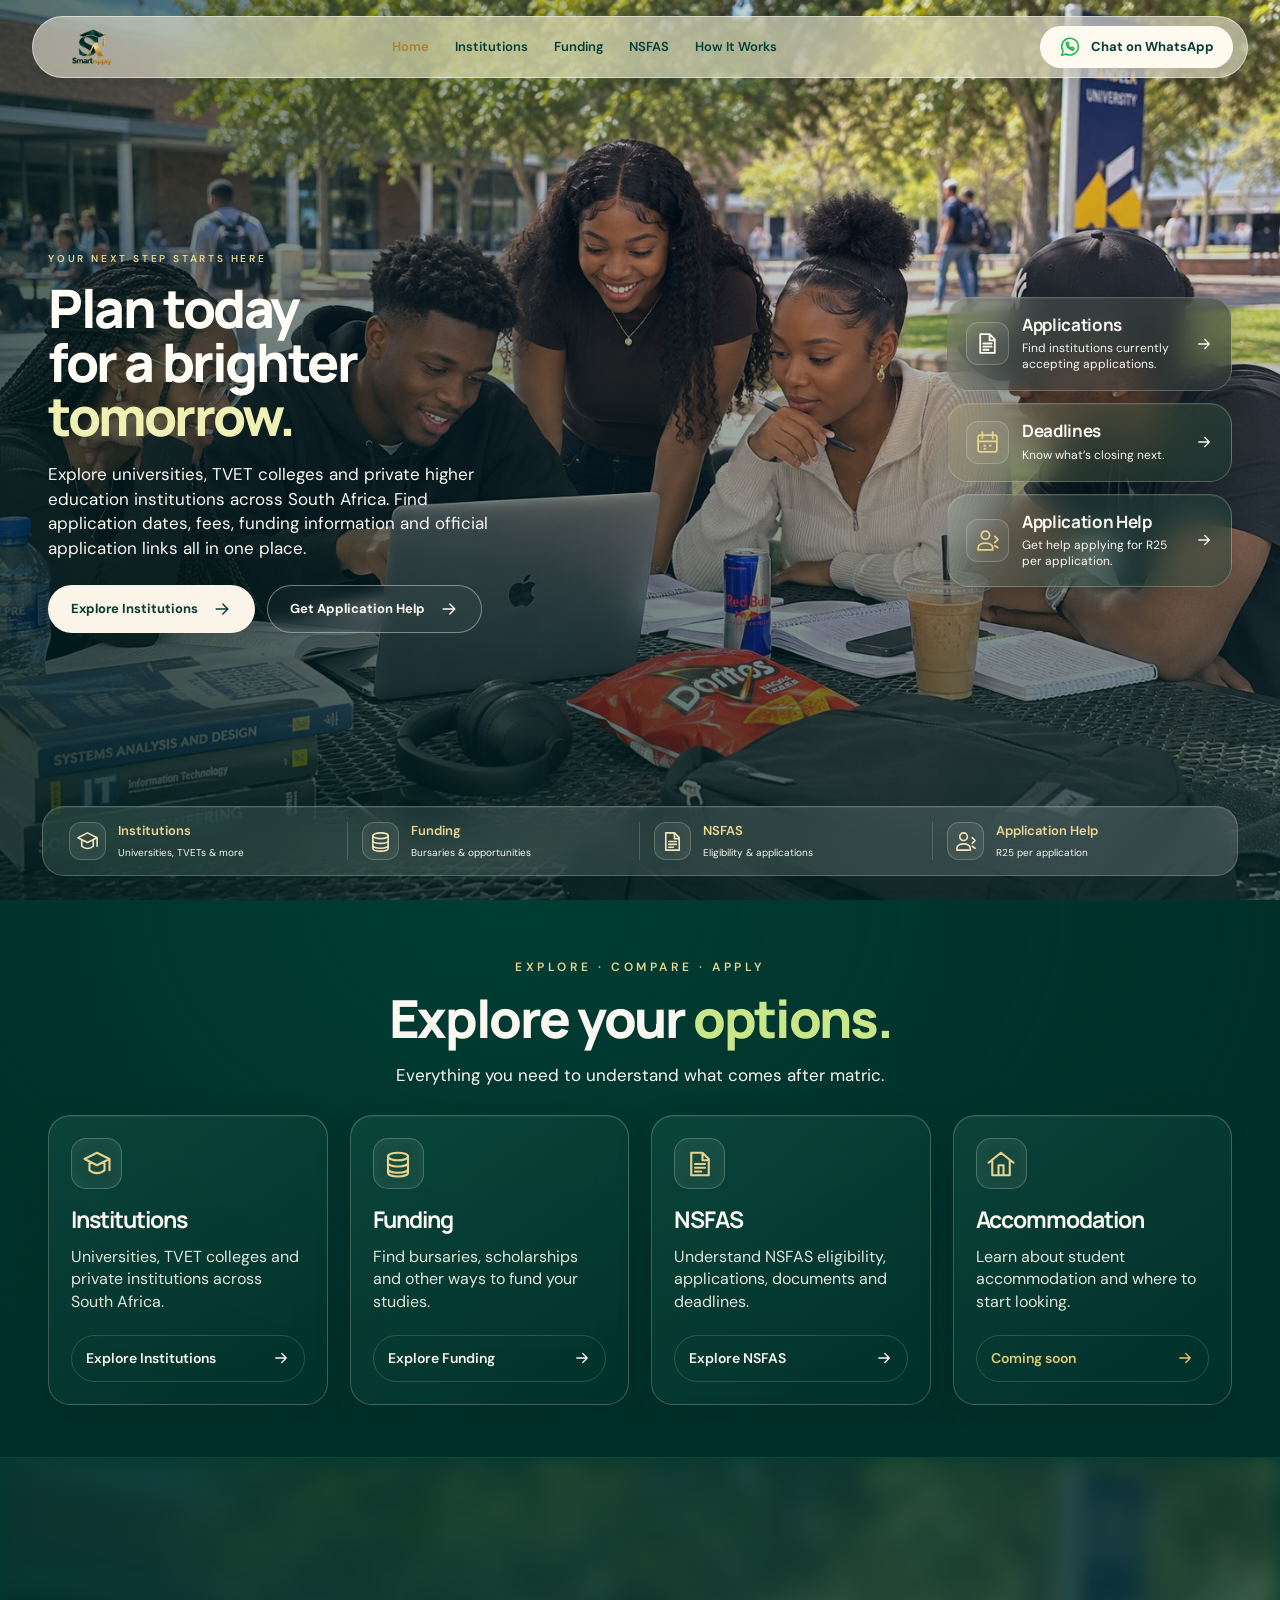
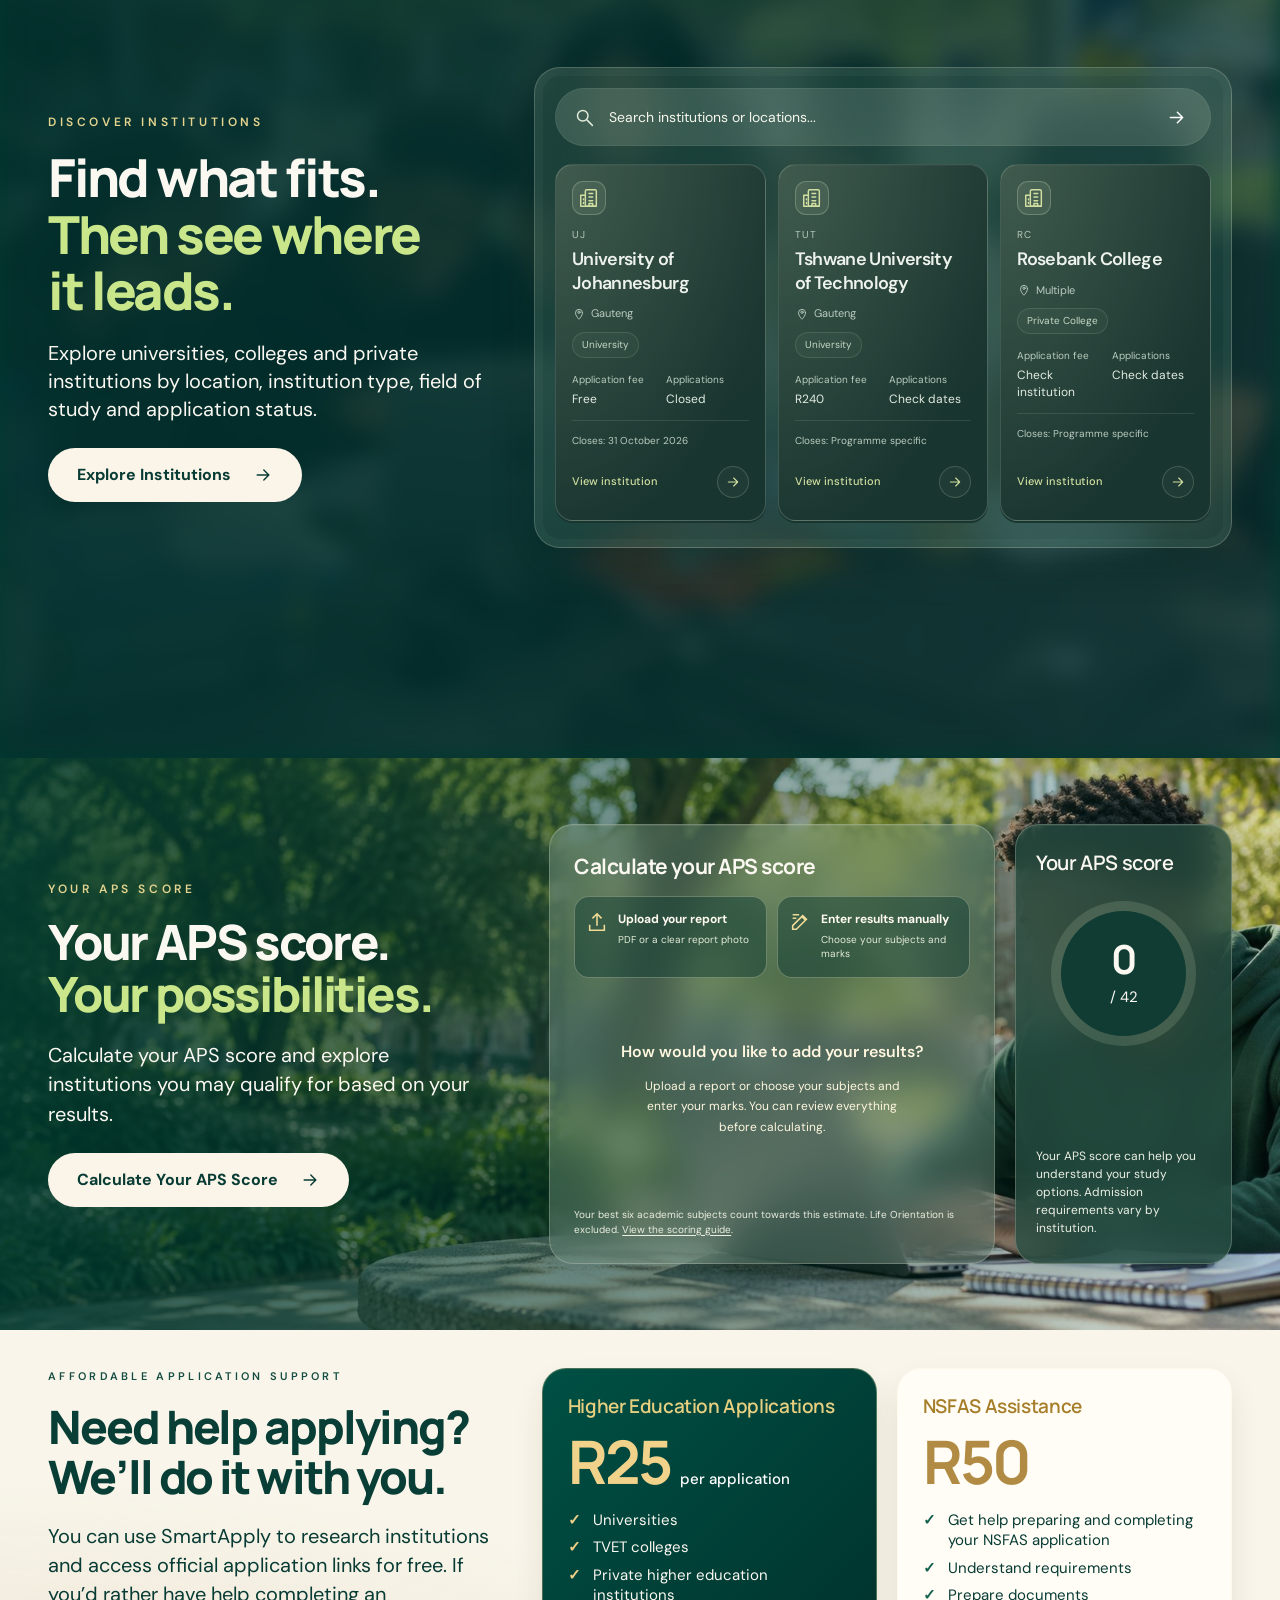
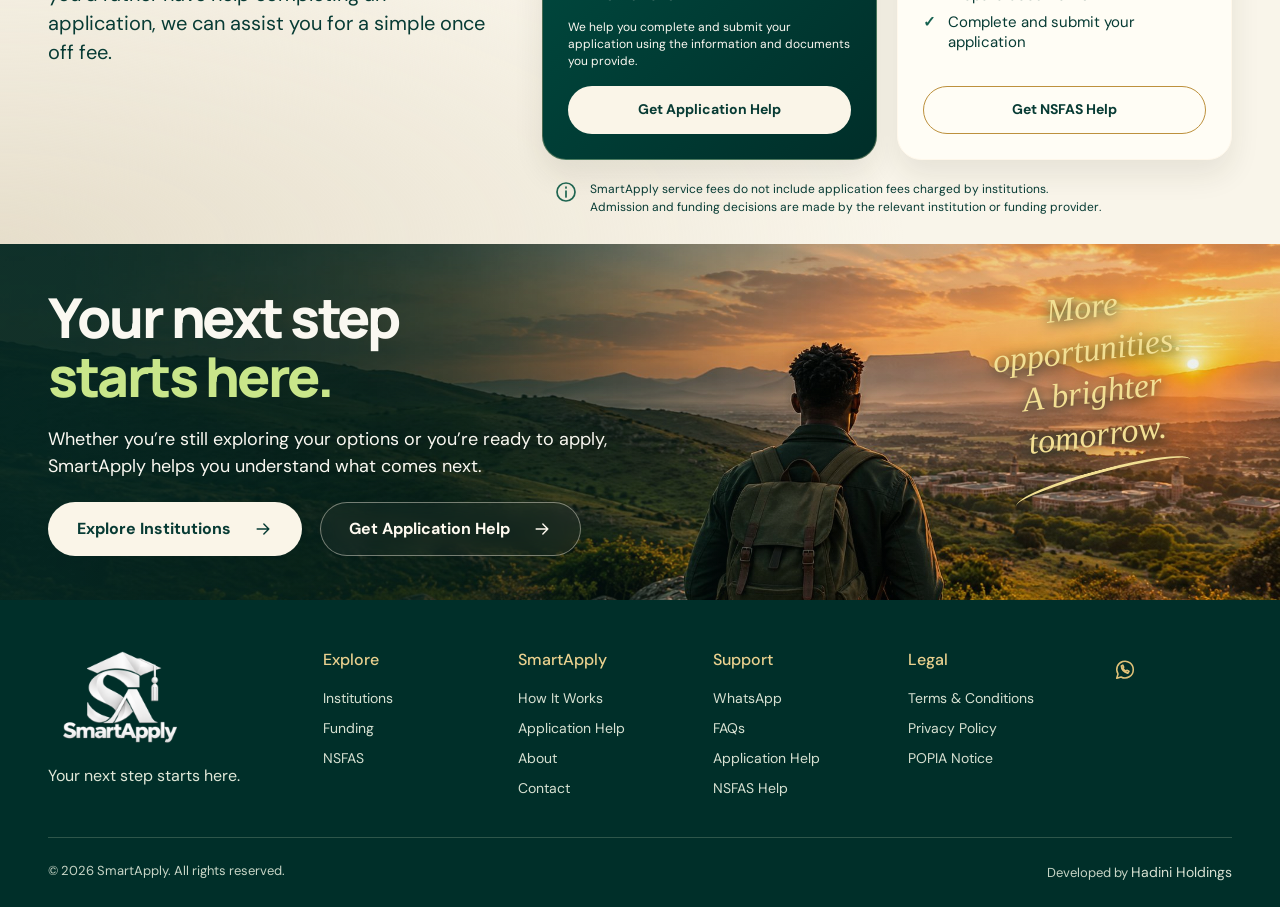
==== commit 955a96cf: "feat: add compact university cards styling for landing-page search preview" ====
--- a/index.html
+++ b/index.html
@@ -1,5 +1,5 @@
 <!DOCTYPE html>
-<html lang="en-ZA"><head><meta charset="UTF-8"><meta name="viewport" content="width=device-width,initial-scale=1"><title>SmartApply SA | Institutions, APS, Funding &amp; Application Help</title><meta name="description" content="Explore South African universities, TVET colleges and private institutions. Find application deadlines, calculate your APS, explore NSFAS and funding, and get application help."><meta name="theme-color" content="#003f36"><link rel="icon" href="images/Favicon.png" type="image/png"><link rel="canonical" href="https://www.smartapply.co.za/"><link rel="preconnect" href="https://fonts.googleapis.com"><link rel="preconnect" href="https://fonts.gstatic.com" crossorigin><link rel="preload" href="images/campus-hero.jpg" as="image" fetchpriority="high"><link rel="stylesheet" href="design-system.css"><link rel="stylesheet" href="homepage.css"><link rel="stylesheet" href="site-shell.css"><link rel="stylesheet" href="institution-cards.css"></head>
+<html lang="en-ZA"><head><meta charset="UTF-8"><meta name="viewport" content="width=device-width,initial-scale=1"><title>SmartApply SA | Institutions, APS, Funding &amp; Application Help</title><meta name="description" content="Explore South African universities, TVET colleges and private institutions. Find application deadlines, calculate your APS, explore NSFAS and funding, and get application help."><meta name="theme-color" content="#003f36"><link rel="icon" href="images/Favicon.png" type="image/png"><link rel="canonical" href="https://www.smartapply.co.za/"><link rel="preconnect" href="https://fonts.googleapis.com"><link rel="preconnect" href="https://fonts.gstatic.com" crossorigin><link rel="preload" href="images/campus-hero.jpg" as="image" fetchpriority="high"><link rel="stylesheet" href="design-system.css"><link rel="stylesheet" href="homepage.css"><link rel="stylesheet" href="site-shell.css"><link rel="stylesheet" href="institution-cards.css"><link rel="stylesheet" href="homepage-preview.css"></head>
 <body class="landing-page"><a class="skip-link" href="#main-content">Skip to content</a><header class="site-header"><nav class="wrap" aria-label="Main navigation"><a href="index.html" class="logo" aria-label="SmartApply home"><img src="images/Logo.png" width="216" height="72" alt="SmartApply SA"></a><div class="nav-links"><a href="index.html" class="active" aria-current="page">Home</a><a href="institutions.html">Institutions</a><a href="funding.html">Funding</a><a href="nsfas.html">NSFAS</a><a href="howitworks.html">How It Works</a></div><div class="nav-actions"><a class="btn" href="https://wa.me/27608235783?text=Hey%20SmartApply!%20I%20could%20use%20a%20hand%20with%20my%20application.%20Can%20you%20help%20me%20get%20started%3F" target="_blank" rel="noopener"><span class="wa-icon"><svg viewBox="0 0 24 24" fill="none" stroke="currentColor" stroke-width="1.7" stroke-linecap="round" stroke-linejoin="round" aria-hidden="true"><path d="M21 11.6a9 9 0 0 1-13.3 8L3 21l1.4-4.7A9 9 0 1 1 21 11.6Z"/><path d="M8 7.5c.2 4 3 6.8 7 8l1.4-2.1-2.4-1.2-1 1c-1.5-.7-2.7-1.9-3.3-3.4l.9-.8-1-2.3Z"/></svg></span>Chat on WhatsApp</a><button class="menu" type="button" aria-label="Open menu" aria-expanded="false"><svg viewBox="0 0 24 24" fill="none" stroke="currentColor" stroke-width="2" aria-hidden="true"><path d="M4 6h16M4 12h16M4 18h16"/></svg></button></div></nav></header>
 <main id="main-content">
 <section class="sa-hero" aria-labelledby="hero-heading"><div class="sa-container sa-hero-main"><div class="sa-hero-copy"><span class="sa-eyebrow">Your next step starts here</span><h1 id="hero-heading">Plan today<br>for a brighter<br><span class="accent">tomorrow.</span></h1><p class="sa-copy">Explore universities, TVET colleges and private higher education institutions across South Africa. Find application dates, fees, funding information and official application links all in one place.</p><div class="sa-actions"><a class="sa-button" href="institutions.html">Explore Institutions<svg viewBox="0 0 24 24" fill="none" stroke="currentColor" stroke-width="1.7" stroke-linecap="round" stroke-linejoin="round" aria-hidden="true"><path d="M5 12h14m-6-6 6 6-6 6"/></svg></a><a class="sa-button sa-button-outline" href="#assistance">Get Application Help<svg viewBox="0 0 24 24" fill="none" stroke="currentColor" stroke-width="1.7" stroke-linecap="round" stroke-linejoin="round" aria-hidden="true"><path d="M5 12h14m-6-6 6 6-6 6"/></svg></a></div></div><div class="sa-shortcuts"><a class="sa-shortcut sa-glass" href="institutions.html?status=open"><span class="sa-line-icon"><svg viewBox="0 0 24 24" fill="none" stroke="currentColor" stroke-width="1.7" stroke-linecap="round" stroke-linejoin="round" aria-hidden="true"><path d="M14 3H5v18h14V8l-5-5Zm0 0v6h5M8 12h8m-8 3h8m-8 3h5"/></svg></span><div><h2>Applications</h2><p>Find institutions currently accepting applications.</p></div><svg viewBox="0 0 24 24" fill="none" stroke="currentColor" stroke-width="1.7" stroke-linecap="round" stroke-linejoin="round" aria-hidden="true"><path d="M5 12h14m-6-6 6 6-6 6"/></svg></a><a class="sa-shortcut sa-glass" href="institutions.html?sort=closing"><span class="sa-line-icon"><svg viewBox="0 0 24 24" fill="none" stroke="currentColor" stroke-width="1.7" stroke-linecap="round" stroke-linejoin="round" aria-hidden="true"><rect x="3" y="5" width="18" height="16" rx="2"/><path d="M7 2v6m10-6v6M3 11h18m-12 4h1m4 0h1m-6 3h1"/></svg></span><div><h2>Deadlines</h2><p>Know what’s closing next.</p></div><svg viewBox="0 0 24 24" fill="none" stroke="currentColor" stroke-width="1.7" stroke-linecap="round" stroke-linejoin="round" aria-hidden="true"><path d="M5 12h14m-6-6 6 6-6 6"/></svg></a><a class="sa-shortcut sa-glass" href="#assistance"><span class="sa-line-icon"><svg viewBox="0 0 24 24" fill="none" stroke="currentColor" stroke-width="1.7" stroke-linecap="round" stroke-linejoin="round" aria-hidden="true"><circle cx="10" cy="7" r="4"/><path d="M3 21v-2c0-6 14-6 14 0v2H3Zm16-13 3 3-3 3m0 3 3 2"/></svg></span><div><h2>Application Help</h2><p>Get help applying for R25 per application.</p></div><svg viewBox="0 0 24 24" fill="none" stroke="currentColor" stroke-width="1.7" stroke-linecap="round" stroke-linejoin="round" aria-hidden="true"><path d="M5 12h14m-6-6 6 6-6 6"/></svg></a></div></div><nav class="sa-quicknav sa-glass" aria-label="Explore SmartApply"><a href="institutions.html"><span class="sa-line-icon"><svg viewBox="0 0 24 24" fill="none" stroke="currentColor" stroke-width="1.7" stroke-linecap="round" stroke-linejoin="round" aria-hidden="true"><path d="m2 8 10-5 10 5-10 5L2 8Zm4 3v6c3 3 9 3 12 0v-6M22 8v9"/></svg></span><span><strong>Institutions</strong><small>Universities, TVETs & more</small></span></a><a href="funding.html"><span class="sa-line-icon"><svg viewBox="0 0 24 24" fill="none" stroke="currentColor" stroke-width="1.7" stroke-linecap="round" stroke-linejoin="round" aria-hidden="true"><ellipse cx="12" cy="6" rx="8" ry="3"/><path d="M4 6v5c0 4 16 4 16 0V6M4 11v5c0 4 16 4 16 0v-5M4 16v3c0 4 16 4 16 0v-3"/></svg></span><span><strong>Funding</strong><small>Bursaries & opportunities</small></span></a><a href="nsfas.html"><span class="sa-line-icon"><svg viewBox="0 0 24 24" fill="none" stroke="currentColor" stroke-width="1.7" stroke-linecap="round" stroke-linejoin="round" aria-hidden="true"><path d="M14 3H5v18h14V8l-5-5Zm0 0v6h5M8 12h8m-8 3h8m-8 3h5"/></svg></span><span><strong>NSFAS</strong><small>Eligibility & applications</small></span></a><a href="#assistance"><span class="sa-line-icon"><svg viewBox="0 0 24 24" fill="none" stroke="currentColor" stroke-width="1.7" stroke-linecap="round" stroke-linejoin="round" aria-hidden="true"><circle cx="10" cy="7" r="4"/><path d="M3 21v-2c0-6 14-6 14 0v2H3Zm16-13 3 3-3 3m0 3 3 2"/></svg></span><span><strong>Application Help</strong><small>R25 per application</small></span></a></nav></section>
--- a/homepage-preview.css
+++ b/homepage-preview.css
@@ -0,0 +1,26 @@
+/* Compact university cards only inside the landing-page search preview. */
+.landing-page .sa-directory-preview .sa-featured-institutions {
+  grid-auto-columns:minmax(210px,calc((100% - 24px)/3));gap:12px;
+}
+.landing-page .sa-directory-preview .institution-card {
+  min-height:0;padding:16px;border-radius:18px;
+}
+.landing-page .sa-directory-preview .institution-card-top {margin-bottom:12px}
+.landing-page .sa-directory-preview .institution-building {width:34px;height:34px;border-radius:11px}
+.landing-page .sa-directory-preview .institution-building svg {width:22px;height:22px}
+.landing-page .sa-directory-preview .institution-code {font-size:10px;margin-bottom:6px!important}
+.landing-page .sa-directory-preview .institution-title {font-size:18px;line-height:1.3;margin-bottom:10px}
+.landing-page .sa-directory-preview .institution-location {gap:5px;font-size:11px;margin-bottom:10px!important}
+.landing-page .sa-directory-preview .institution-location svg {width:14px;height:14px}
+.landing-page .sa-directory-preview .institution-type {padding:4px 9px;font-size:10px;margin-bottom:14px}
+.landing-page .sa-directory-preview .institution-facts {gap:12px;margin-bottom:12px}
+.landing-page .sa-directory-preview .institution-facts span {font-size:10px;margin-bottom:4px}
+.landing-page .sa-directory-preview .institution-facts p {font-size:12px;line-height:1.4}
+.landing-page .sa-directory-preview .institution-source {padding-top:12px;font-size:10px}
+.landing-page .sa-directory-preview .inst-actions {padding-top:12px}
+.landing-page .sa-directory-preview .institution-view {gap:8px;font-size:11px;min-height:44px}
+.landing-page .sa-directory-preview .institution-arrow {width:32px;height:32px}
+.landing-page .sa-directory-preview .institution-arrow svg {width:16px;height:16px}
+@media(max-width:600px) {
+  .landing-page .sa-directory-preview .sa-featured-institutions {grid-auto-columns:82%}
+}
